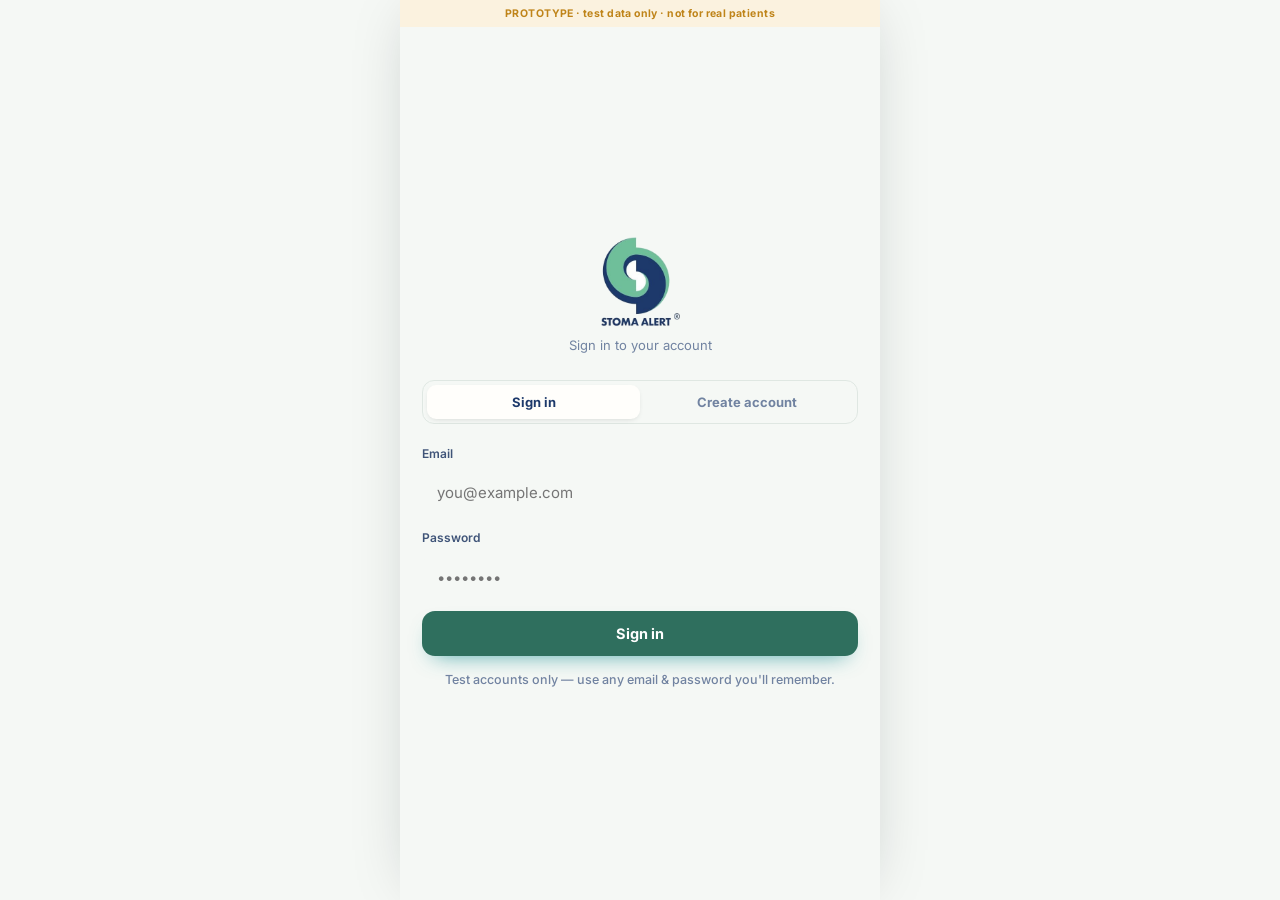
==== index.html @ 4d9a0a47 "Progress: "Check-ins logged", not "Check-in streak" A streak is a run you can break, and telling som" ====
<!DOCTYPE html>
<html lang="en">
<head>
<meta charset="UTF-8">
<meta name="viewport" content="width=device-width, initial-scale=1.0, viewport-fit=cover, maximum-scale=1.0, user-scalable=no">
<title>Stoma Alert</title>
<meta name="description" content="Stoma Alert — working prototype (test data only).">
<link rel="manifest" href="manifest.webmanifest">
<meta name="theme-color" content="#2f6f5e">
<meta name="apple-mobile-web-app-capable" content="yes">
<meta name="mobile-web-app-capable" content="yes">
<meta name="apple-mobile-web-app-title" content="Stoma Alert">
<link rel="apple-touch-icon" href="icons/apple-touch-icon.png">
<link rel="icon" href="icons/icon-192.png">
<link rel="preconnect" href="https://fonts.googleapis.com">
<link rel="preconnect" href="https://fonts.gstatic.com" crossorigin>
<link href="https://fonts.googleapis.com/css2?family=Bricolage+Grotesque:opsz,wght@12..96,500;12..96,600;12..96,700;12..96,800&family=Hanken+Grotesk:wght@400;500;600;700&display=swap" rel="stylesheet">
<link href="https://fonts.googleapis.com/css2?family=DM+Sans:opsz,wght@9..40,400;9..40,500;9..40,700&display=swap" rel="stylesheet">
<!-- Inter is the app's face as of 25 Aug 2026, to Virginia's spec. Weights
     400/500/600/700 only, because the ladder below never asks for more. The
     other trial faces are fetched only if ?type= asks for them: nobody should
     download typefaces they will never see. -->
<link href="https://fonts.googleapis.com/css2?family=Inter:wght@400;500;600;700&display=swap" rel="stylesheet">
<style>
  :root{
    /* Sage. Chosen 19 Aug 2026 over the original navy, which was cold enough
       that the whole app read as a form rather than something that helps you.
       --teal is genuinely a teal-green now; it used to be #20305c, a navy. */
    --ink:#1d2a26; --slate:#4a5b55; --mist:#7b8b84; --line:#dfe7e2;
    --paper:#fff; --wash:#f5f8f5; --teal:#2f6f5e; --teal-deep:#1f4e42; --teal-soft:#e4f0eb;
    --green:#4f9d7b; --green-soft:#e8f3ed; --amber:#bf8419; --amber-soft:#fbf2df;
    --red:#bb4a31; --red-soft:#fbece8;
    --display:"Bricolage Grotesque",sans-serif;
    --ui:"Hanken Grotesk",-apple-system,BlinkMacSystemFont,sans-serif;
    --safe-t:env(safe-area-inset-top,0px); --safe-b:env(safe-area-inset-bottom,0px);
    /* Softened 19 Aug 2026. Pure #fff against a tinted background is the tell
       that says "screen" rather than "paper", and pure near-black is harsh at
       body size. Both lift very slightly. */
    --paper:#fffefb; --ink:#26332e;
  }


  /* ---- Looks borrowed from the stomaalertapp.vercel.app prototype ----------
     Virginia found a Next.js design prototype she prefers the look of. It has no
     backend — its own banner says "Demo only, No real patient information" — so
     it cannot replace this app, but it is a fair thing to copy a look from.

     Extracted from its stylesheet: primary #2563eb, light-blue grounds #f7faff /
     #f5f8fc / #e8f0ff, muted slate-blues #405a77 / #526b87 / #6b7f9c, borders
     #dfe8f2 / #d4e0ee, DM Sans throughout, corners 9-18px.

     Two trials, because there is a real decision buried here. The prototype is
     BLUE and cool, and cool-and-clinical is exactly what we moved away from on
     19 Aug when Virginia called this app sterile. So:

       ?look=blue     the prototype's palette and type, faithfully
       ?look=dmsans   the prototype's TYPE and card style on our sage palette

     The second is the interesting one: most of what makes that prototype feel
     better is DM Sans and its spacing, not the blue. */

  body[data-look="blue"], body[data-look="dmsans"]{
    --display:"DM Sans",sans-serif;
    --ui:"DM Sans",-apple-system,BlinkMacSystemFont,sans-serif;
  }
  /* Its corners are tighter than ours and its cards sit on a hairline rather
     than a shadow — closer to a document, further from a phone app. */
  body[data-look="blue"] .card, body[data-look="dmsans"] .card{
    border-radius:14px; box-shadow:none; border:1px solid var(--line);
  }
  body[data-look="blue"] .input, body[data-look="dmsans"] .input{ border-radius:10px; }
  body[data-look="blue"] .btn, body[data-look="dmsans"] .btn{ border-radius:12px; }
  body[data-look="blue"] .h, body[data-look="dmsans"] .h{ letter-spacing:-.015em; font-weight:700; }

  body[data-look="blue"]{
    --ink:#16233a; --slate:#405a77; --mist:#6b7f9c; --line:#dfe8f2;
    --paper:#fff; --wash:#f7faff;
    --teal:#2563eb; --teal-deep:#1d4ed8; --teal-soft:#e8f0ff;
    --green:#0e9f6e; --green-soft:#e6f6f0; --amber:#b45309; --amber-soft:#fdf3e7;
    --red:#dc2626; --red-soft:#fdeaea;
  }

  /* ---- Type trials -------------------------------------------------------
     Virginia, 25 Aug 2026: "the fonts need to change as well."

     Today is Bricolage Grotesque over Hanken Grotesk. Bricolage is a display
     face with real character — and character is exactly what reads as
     "designed by someone with an opinion" rather than "an app". The concept
     board she likes uses a plain geometric sans for everything, which is why
     it looks like a product.

       ?type=dmsans    the prototype's own face, one family throughout
       ?type=jakarta   Plus Jakarta Sans — friendlier, slightly rounder
       ?type=manrope   Manrope — the house style used everywhere else
       ?type=inter     Inter — the closest match to the board's own type

     One family for both roles in all three, on purpose: the mock's calm comes
     partly from not switching typeface between a heading and a label. */
  body[data-type="dmsans"]{ --display:"DM Sans",sans-serif; --ui:"DM Sans",-apple-system,BlinkMacSystemFont,sans-serif; }
  body[data-type="jakarta"]{ --display:"Plus Jakarta Sans",sans-serif; --ui:"Plus Jakarta Sans",-apple-system,BlinkMacSystemFont,sans-serif; }
  body[data-type="manrope"]{ --display:"Manrope",sans-serif; --ui:"Manrope",-apple-system,BlinkMacSystemFont,sans-serif; }
  body[data-type="inter"]{ --display:"Inter",sans-serif; --ui:"Inter",-apple-system,BlinkMacSystemFont,sans-serif; }
  /* Bricolage carries its own tight tracking; a plain grotesque does not need
     as much of it and looks pinched if it inherits the same numbers. */
  body[data-type] .h{ letter-spacing:-.015em; }
  body[data-type] .hero .big{ letter-spacing:-.02em; }

  /* ---- The type scale ----------------------------------------------------
     Virginia's spec, 25 Aug 2026. Weight is the only thing carrying hierarchy
     now that one family does every job, so it is written down rather than
     chosen per component:

       main headings      600-700     buttons             600
       section headings   600         numbers/statistics  600-700
       body text          400         small labels        500
       navigation         500

     Inter has a real 500, so labels and navigation can sit between body and
     semibold instead of being bolder than they need to be. */
  .h{ font-weight:700; }
  .rep-h{ font-weight:600; }
  body{ font-weight:400; }
  .btn, .sup-open, .sharepill, .chkPill{ font-weight:600; }
  .counts .c .n, .statuscard .big{ font-weight:700; }
  .kic, .fl, .ssub, .bit, .ivflag{ font-weight:500; }
  .tab{ font-weight:500; }
  /* Small uppercase needs the extra tracking back: at 500 rather than 700 the
     letters sit closer together and KIC-style labels start to look crowded. */
  .kic{ letter-spacing:.13em; }

  /* ---- ?look=board -------------------------------------------------------
     The visual qualities of the concept board Virginia liked, without any of
     its invented content. Three things were doing the work in that mock-up and
     none of them is a feature:

       a tinted ground per section, so screens stop blurring into one another
       values as chips rather than a sentence, so they can be scanned
       more air between blocks, so it reads calmer while fitting less

     Done entirely in CSS keyed off each section's own data-view, so no markup
     moved and nothing is riskier than a stylesheet. */
  body[data-look="board"] .card{ margin-bottom:16px; }
  body[data-look="board"] .view > .h{ margin-bottom:18px; }
  body[data-look="board"] .entry{ margin-bottom:12px; }

  /* One accent per section, across EVERY screen — Virginia, 25 Aug 2026: "can we
     run the colour scheme across all pages". Five grounds, not nineteen: the
     point is that a screen tells you which KIND of place you are in, and
     nineteen tints would just be noise wearing a system's clothes. */
  /* sage — the everyday screens: where you are and how you are doing */
  body[data-look="board"] section[data-view="home"] .card,
  body[data-look="board"] section[data-view="checkin"] .card,
  body[data-look="board"] section[data-view="checkindone"] .card,
  body[data-look="board"] section[data-view="dailycare"] .card,
  body[data-look="board"] section[data-view="progress"] .card{
    background:#f6fbf8; border-color:#dceee5;
  }
  /* blue — anything involving someone else: a plan, a message, a clinician */
  body[data-look="board"] section[data-view="careplan"] .card,
  body[data-look="board"] section[data-view="messages"] .card,
  body[data-look="board"] section[data-view="support"] .card,
  body[data-look="board"] section[data-view="caseload"] .card,
  body[data-look="board"] section[data-view="ndetail"] .card,
  body[data-look="board"] section[data-view="reports"] .card,
  body[data-look="board"] section[data-view="nmessages"] .card{
    background:#f7f9fd; border-color:#dfe6f3;
  }
  /* violet — the record: what you wrote down and what you photographed */
  body[data-look="board"] section[data-view="history"] .card,
  body[data-look="board"] section[data-view="capture"] .card,
  body[data-look="board"] section[data-view="more"] .card,
  body[data-look="board"] section[data-view="profile"] .card{
    background:#fbf9fd; border-color:#e8e2f0;
  }
  /* cyan — reading and learning */
  body[data-look="board"] section[data-view="learn"] .card,
  body[data-look="board"] section[data-view="guide"] .card{
    background:#f7fbfd; border-color:#dceaf1;
  }
  /* warm — shopping. Supplies is not a chart and should not feel like one */
  body[data-look="board"] section[data-view="supplies"] .card,
  body[data-look="board"] section[data-view="asupplies"] .card,
  body[data-look="board"] section[data-view="acontent"] .card{
    background:#fffaf2; border-color:#f2e6d3;
  }
  body[data-look="board"] .card{ border-style:solid; }

  /* Values as chips. The separator is a pseudo-element by default so the plain
     look keeps its "900ml out · 2 changes" sentence and only the board look
     breaks them apart. */
  .bit + .bit::before{ content:' · '; color:var(--mist); font-weight:400; }
  /* The chips wrap, so the date has to sit at the top of the row rather than
     be centred against a block that is now two lines tall. */
  body[data-look="board"] .entry .top{ align-items:flex-start; }
  body[data-look="board"] .entry .nm{ display:flex; flex-wrap:wrap; gap:5px; flex:1; min-width:0; }
  body[data-look="board"] .entry .when{ white-space:nowrap; padding-top:2px; }
  body[data-look="board"] .bit{
    font-size:11px; font-weight:600; color:var(--slate); background:var(--wash);
    border:1px solid var(--line); border-radius:100px; padding:2px 9px;
  }
  body[data-look="board"] .bit + .bit::before{ content:none; }

  /* ---- Theme trials -------------------------------------------------------
     Sage is now the default. Add ?theme=navy (the original), ?theme=warm or
     ?theme=dusk to the URL to see the whole app
     in a different palette. Nothing changes without the parameter, so this is
     safe to have live: it is a way to decide a look on a real phone with real
     content, rather than from a mock-up that always flatters.

     The diagnosis being tested: the app is not badly laid out, it is cold.
     --teal is really navy #20305c and --wash is a blue-grey, so every screen is
     navy on grey behind hairline borders. That reads as a form to fill in. Each
     trial below keeps the structure and only moves the temperature. */

  /* Warm clinical — keeps the navy for trust, warms every neutral around it.
     The most conservative option, and the easiest to defend to a clinician. */
  body[data-theme="warm"]{
    --ink:#231f1c; --slate:#5c534c; --mist:#8a7f76; --line:#e8e0d8;
    --wash:#faf6f1; --teal:#1f3a5f; --teal-deep:#152840; --teal-soft:#e7ecf3;
    --green:#4a8f6c; --green-soft:#e7f1ea; --amber:#b8791a; --amber-soft:#fbf1de;
    --red:#b4442c; --red-soft:#fbeae5;
  }

  /* Brand — the logo's own two colours, sampled from stoma-assets/logo.jpg:
     navy #1d396b and green #6fbf9a. Virginia, 25 Aug 2026: the logo is blue and
     green, the app is only green.

     The trick is WHERE the blue goes. Navy as a ground is what made the app
     cold on 19 Aug, so it does not become one here. Instead it takes the deep
     end of every gradient and the headings, while the ground, the actions and
     the status colours stay sage. The dark panels then run green-into-navy,
     which is the logo's own move: two colours turning into each other. */
  /* Three of them, because "some blue" has more than one honest answer and the
     only way to choose is to flick between them on a real phone:

       ?theme=brand       quietest. Navy headings, navy deep end of gradients.
       ?theme=brandpills  the same, plus shading round every pill and tile.
       ?theme=brandink    the same, plus the body copy goes navy-slate.

     All three share the tokens; each adds to the one above it. */
  body[data-theme="brand"], body[data-theme="brandpills"], body[data-theme="brandink"]{
    --navy:#1d396b; --navy-soft:#e9eef7; --navy-line:#c6d3e8;
    --teal-deep:#1d396b;          /* deep end of every panel gradient */
  }
  body[data-theme="brand"] .h,   body[data-theme="brandpills"] .h,   body[data-theme="brandink"] .h,
  body[data-theme="brand"] .rep-h, body[data-theme="brandpills"] .rep-h, body[data-theme="brandink"] .rep-h{
    color:var(--navy);
  }

  /* ---- brandpills: shading round the pill boxes -------------------------
     A tinted ground and a navy hairline rather than a heavier border, so the
     pills sit on the page instead of being drawn on it. The shadow is barely
     there on purpose: at 2px it reads as depth, at 6px it reads as a button
     from 2011. */
  body[data-theme="brandpills"] .chkPill,
  body[data-theme="brandink"] .chkPill{
    background:var(--navy-soft); border-color:var(--navy-line); color:var(--navy);
    box-shadow:0 1px 2px rgba(29,57,107,.08);
  }
  body[data-theme="brandpills"] .chkPill .chev,
  body[data-theme="brandink"] .chkPill .chev{ color:var(--navy); opacity:.55; }
  body[data-theme="brandpills"] .sup,
  body[data-theme="brandink"] .sup{
    border-color:var(--navy-line); box-shadow:0 1px 2px rgba(29,57,107,.06);
  }
  body[data-theme="brandpills"] .sup.on,
  body[data-theme="brandink"] .sup.on{
    background:var(--navy-soft); border-color:var(--navy); color:var(--navy);
  }
  body[data-theme="brandpills"] .sharepill,
  body[data-theme="brandink"] .sharepill{ border-color:var(--navy-line); color:var(--navy); }
  body[data-theme="brandpills"] .counts .c,
  body[data-theme="brandink"] .counts .c{
    border-color:var(--navy-line); box-shadow:0 1px 2px rgba(29,57,107,.06);
  }

  /* ---- brandink: blue writing -------------------------------------------
     The secondary copy goes navy-slate. Deliberately the LAST step, because
     this is the one that starts to feel clinical again if it goes too far —
     the body text is still readable-warm, only the supporting text cools. */
  body[data-theme="brandink"]{
    --slate:#3f5478; --mist:#7183a1;
  }
  /* .kic stays green: the eyebrow and the heading below it become the logo's
     two colours stacked, which is the whole point. Status colours are never
     touched — red, amber and green are clinical signal, not decoration. */

  /* The original navy, kept reachable so the change can be compared against
     what it replaced rather than remembered. */
  body[data-theme="navy"]{
    --ink:#1a2733; --slate:#46586b; --mist:#6b7d8f; --line:#e2e9ef;
    --wash:#f4f6fa; --teal:#20305c; --teal-deep:#172446; --teal-soft:#e9ecf5;
    --green:#4f9d7b; --green-soft:#e8f3ed; --amber:#c98a17; --amber-soft:#fbf2df;
    --red:#c0492f; --red-soft:#fbece8;
  }

  /* The press feedback stays: it makes the app feel answerable rather than
     rigid. Behind prefers-reduced-motion, because a stoma app has users for whom
     animation is genuinely unwelcome. */
  @media (prefers-reduced-motion:no-preference){
    .btn, .chkPill{ transition:transform .12s ease, box-shadow .18s ease; }
    .btn:active, .chkPill:active{ transform:scale(.975); }
  }

  /* Dusk — plum and clay. Warm, distinctive, still serious. The one that would
     not be mistaken for every other health app. */
  body[data-theme="dusk"]{
    --ink:#241d28; --slate:#574a5c; --mist:#847785; --line:#e8dfe6;
    --wash:#faf5f7; --teal:#5b3a66; --teal-deep:#412a4a; --teal-soft:#f0e8f2;
    --green:#4f8f74; --green-soft:#e7f1ec; --amber:#bd7c2a; --amber-soft:#fbf0e2;
    --red:#b8493c; --red-soft:#fbebe9;
  }

  *{box-sizing:border-box;margin:0;padding:0;-webkit-tap-highlight-color:transparent;}
  html,body{height:100%;}
  body{font-family:var(--ui); color:var(--ink); line-height:1.62; background:var(--wash);
    -webkit-font-smoothing:antialiased; overscroll-behavior:none;}
  .app{position:fixed; inset:0; display:flex; flex-direction:column; max-width:480px; margin:0 auto;
    background:var(--wash); box-shadow:0 0 60px -20px rgba(14,22,32,.25);}

  .topbar{flex:0 0 auto; padding:calc(var(--safe-t) + 12px) 18px 12px; display:flex; align-items:center; gap:11px;
    background:var(--paper); border-bottom:1px solid var(--line);}
  .topbar .mark{width:30px;height:30px;border-radius:9px;flex:0 0 auto;
    background:linear-gradient(150deg,var(--teal),var(--teal-deep));display:flex;align-items:center;justify-content:center;
    box-shadow:0 5px 13px -6px rgba(10,138,143,.6);}
  .topbar .ttl{font-family:var(--display); font-weight:700; font-size:16px; letter-spacing:-.02em;}
  .topbar .ttl b{color:var(--teal);}
  .topbar .role{font-size:10px;font-weight:700;letter-spacing:.08em;text-transform:uppercase;color:var(--teal-deep);
    background:var(--teal-soft);padding:4px 9px;border-radius:100px;}
  .topbar .logout{margin-left:auto;font-family:var(--ui);font-size:12px;font-weight:600;color:var(--mist);
    background:none;border:1px solid var(--line);padding:6px 12px;border-radius:100px;cursor:pointer;}

  .views{flex:1 1 auto; overflow-y:auto; -webkit-overflow-scrolling:touch;}
  .view{display:none; padding:18px 16px 26px;} .view.on{display:block;}
  .kic{font-size:11px;font-weight:700;letter-spacing:.12em;text-transform:uppercase;color:var(--green);margin-bottom:4px;}
  .h{font-family:var(--display);font-weight:700;font-size:23px;letter-spacing:-.02em;line-height:1.06;margin-bottom:14px;color:var(--teal);}
  .ssub{font-size:12.5px;color:var(--mist);} .muted{color:var(--mist);}

  .card{background:var(--paper);border:1px solid transparent;border-radius:24px;padding:19px;margin-bottom:12px;
    box-shadow:0 1px 2px rgba(29,42,38,.04), 0 8px 22px -10px rgba(29,42,38,.16);}
  /* ?soft=0 restores the original flat, hairline-bordered look for comparison. */
  body[data-soft="0"] .card{border-color:var(--line);border-radius:18px;padding:16px;box-shadow:none;}
  body[data-soft="0"]{line-height:1.5;--paper:#fff;--ink:#1d2a26;}
  .btn{border-radius:16px;display:flex;align-items:center;justify-content:center;gap:8px;background:var(--teal);color:#fff;
    font-family:var(--ui);font-weight:700;font-size:14.5px;border:none;border-radius:13px;padding:14px;width:100%;cursor:pointer;
    box-shadow:0 10px 22px -12px rgba(10,138,143,.8);}
  .btn:disabled{opacity:.55;}
  .btn.ghost{background:var(--paper);color:var(--teal-deep);border:1.5px solid var(--teal-soft);box-shadow:none;}
  .btn:active{transform:scale(.99);}
  .btn svg{width:16px;height:16px;stroke:#fff;fill:none;stroke-width:2;}
  .btn.ghost svg{stroke:var(--teal-deep);}
  /* Filled rather than outlined: fewer hard edges per screen, and a field you
     are invited into rather than boxed out of. ?soft=0 restores the outline. */
  .input{width:100%;font-family:var(--ui);font-size:15px;color:var(--ink);background:var(--wash);
    border:1px solid transparent;border-radius:14px;padding:13px 14px;margin-bottom:10px;}
  .input:focus{outline:none;background:var(--paper);border-color:var(--teal);}
  body[data-soft="0"] .input{background:var(--paper);border-color:var(--line);border-radius:12px;}
  label.fl{display:block;font-size:12px;font-weight:600;color:var(--slate);margin:2px 0 6px;}

  /* auth */
  .auth-wrap{flex:1 1 auto;overflow-y:auto;display:flex;flex-direction:column;justify-content:center;
    padding:24px 22px calc(var(--safe-b) + 24px);}
  .brandbig{display:flex;align-items:center;gap:12px;justify-content:center;margin-bottom:8px;}
  .brandbig .mark{width:44px;height:44px;border-radius:13px;background:linear-gradient(150deg,var(--teal),var(--teal-deep));
    display:flex;align-items:center;justify-content:center;box-shadow:0 8px 20px -8px rgba(10,138,143,.6);}
  .brandbig .name{font-family:var(--display);font-weight:700;font-size:22px;letter-spacing:-.02em;}
  .brandbig .name b{color:var(--teal);}
  .auth-sub{text-align:center;font-size:13px;color:var(--mist);margin-bottom:24px;}
  .seg-tabs{display:flex;background:var(--wash);border:1px solid var(--line);border-radius:12px;padding:4px;margin-bottom:18px;}
  .seg-tabs button{flex:1;font-family:var(--ui);font-weight:700;font-size:13px;color:var(--mist);background:none;border:none;
    padding:9px;border-radius:9px;cursor:pointer;}
  .seg-tabs button.on{background:var(--paper);color:var(--teal-deep);box-shadow:0 2px 6px -3px rgba(0,0,0,.2);}
  .roles{display:grid;grid-template-columns:1fr 1fr;gap:9px;margin-bottom:12px;}
  .roles button{font-family:var(--ui);font-weight:700;font-size:13px;color:var(--slate);background:var(--paper);
    border:1.5px solid var(--line);border-radius:12px;padding:12px;cursor:pointer;}
  .roles button.on{border-color:var(--teal);background:var(--teal-soft);color:var(--teal-deep);}
  .err{font-size:12.5px;color:var(--red);background:var(--red-soft);border:1px solid rgba(192,73,47,.2);
    border-radius:10px;padding:10px 12px;margin-bottom:12px;display:none;}
  .err.show{display:block;}
  .ok{font-size:12.5px;color:var(--green);background:var(--green-soft);border:1px solid rgba(47,158,107,.2);
    border-radius:10px;padding:10px 12px;margin-bottom:12px;display:none;}
  .ok.show{display:block;}

  /* tabs */
  .tabs{flex:0 0 auto;display:flex;justify-content:space-around;align-items:center;
    padding:9px 6px calc(var(--safe-b) + 9px);background:rgba(255,255,255,.92);backdrop-filter:blur(12px);border-top:1px solid var(--line);}
  .tab{display:flex;flex-direction:column;align-items:center;gap:3px;font-size:9.5px;font-weight:600;color:var(--mist);
    background:none;border:none;font-family:var(--ui);cursor:pointer;flex:1;padding:3px 0;}
  .tab svg{width:22px;height:22px;stroke:var(--mist);fill:none;stroke-width:1.9;}
  .tab.on{color:var(--teal);} .tab.on svg{stroke:var(--teal);}
  /* The centre button. A check-in is the one thing this app exists to collect,
     so it stops being a tab among six and becomes the obvious thing to press.
     Lifted above the bar because a raised control reads as an action and a
     flat one reads as a destination. */
  .tab--action{flex:0 0 auto;}
  .tab--action .fab{width:52px;height:52px;border-radius:50%;margin-top:-22px;
    display:grid;place-items:center;background:linear-gradient(150deg,var(--teal),var(--teal-deep));
    box-shadow:0 6px 18px rgba(29,57,107,.28);border:3px solid var(--paper);}
  .tab--action .fab svg{width:24px;height:24px;stroke:#fff;stroke-width:2.4;}
  .tab--action{color:var(--teal);}
  /* More: a screen, not a popover. A popover on a phone is one more thing to
     dismiss, and everything behind it is a place you were trying to get to. */
  .donetick{width:64px;height:64px;border-radius:50%;margin:6px auto 14px;display:grid;place-items:center;
    background:linear-gradient(150deg,var(--teal),var(--teal-deep));box-shadow:0 10px 26px rgba(29,57,107,.24);}
  .donetick svg{width:30px;height:30px;stroke:#fff;fill:none;stroke-width:2.6;}
  .donerow{display:flex;align-items:center;gap:10px;padding:11px 0;border-top:1px solid var(--line);font-size:13.5px;}
  .donerow:first-child{border-top:0;}
  .donerow .v{margin-left:auto;font-weight:700;}
  .morerow{display:flex;align-items:center;gap:13px;width:100%;text-align:left;
    background:var(--paper);border:1px solid var(--line);border-radius:15px;padding:14px;
    margin-bottom:9px;cursor:pointer;font-family:var(--ui);font-size:14px;font-weight:600;color:var(--ink);}
  .morerow svg{width:21px;height:21px;stroke:var(--teal);fill:none;stroke-width:1.9;flex:0 0 auto;}
  .morerow .go{margin-left:auto;color:var(--mist);font-weight:500;}

  /* check-in metric */
  .metric{margin-bottom:18px;}
  .metric .ml{display:flex;justify-content:space-between;align-items:center;gap:8px;flex-wrap:wrap;font-size:13px;font-weight:700;margin-bottom:8px;color:var(--ink);}
  .metric .ml .mh{display:flex;align-items:center;gap:7px;white-space:nowrap;}
  .metric .ml .hint{font-size:11px;color:var(--mist);font-weight:500;white-space:nowrap;}
  .dots{display:flex;gap:7px;}
  .dots .d{flex:1;height:30px;border-radius:9px;background:var(--wash);border:1px solid var(--line);
    display:flex;align-items:center;justify-content:center;font-size:12px;font-weight:700;color:var(--mist);cursor:pointer;}
  .dots .d.sel{color:#fff;}
  .dots .d.sel.g{background:var(--green);border-color:var(--green);}
  .dots .d.sel.a{background:var(--amber);border-color:var(--amber);}
  .dots .d.sel.r{background:var(--red);border-color:var(--red);}

  /* self-interview */
  .q{margin-bottom:17px;}
  .q:last-child{margin-bottom:0;}
  .qh{font-size:13px;font-weight:700;color:var(--ink);margin-bottom:9px;display:flex;align-items:baseline;gap:7px;flex-wrap:wrap;}
  .qh .sub{font-weight:500;color:var(--mist);font-size:11px;}
  /* ---- home hero: the summary panel ----------------------------------------
     One dark card carrying the greeting state, the single next action, and the
     record so far. The accent is a light sage, not the reference's cyan: the
     19 Aug move to warm sage was a decision, and borrowing a layout is not a
     reason to quietly reopen it. --hero-accent is scoped to the card so it
     cannot leak into the rest of the app. */
  .hero{--hero-accent:#8fdcbe;padding:22px 20px;}
  .hero::after{right:-56px;top:-56px;width:180px;height:180px;background:rgba(255,255,255,.06);}
  .hero .big{font-family:var(--display);font-weight:700;font-size:clamp(28px,8vw,40px);
    line-height:1.05;letter-spacing:-.03em;margin:14px 0 10px;}
  .hero .big em{display:block;font-style:normal;color:var(--hero-accent);}
  .hero .smt{max-width:36ch;line-height:1.6;position:relative;z-index:1;}
  .hpill{display:inline-flex;align-items:center;gap:7px;padding:7px 13px;border-radius:999px;
    background:rgba(255,255,255,.13);border:1px solid rgba(255,255,255,.22);position:relative;z-index:1;
    font-size:10px;font-weight:700;letter-spacing:.11em;text-transform:uppercase;}
  .hpill i{width:6px;height:6px;border-radius:50%;background:var(--hero-accent);flex:0 0 auto;}
  .hero-cta{display:flex;align-items:center;gap:15px;flex-wrap:wrap;margin-top:17px;position:relative;z-index:1;}
  .hero .hbtn{width:auto;min-height:44px;padding:0 17px;background:#fff;color:var(--teal-deep);
    border:none;font-weight:700;font-size:13.5px;display:inline-flex;align-items:center;gap:8px;}
  .hero .hbtn svg{width:17px;height:17px;stroke:var(--teal-deep);fill:none;stroke-width:2;}
  /* Nothing here nags. The badge appears only when something is actually due,
     and says how many, so it can be believed rather than tuned out. */
  .duepill{display:none;margin-left:7px;padding:2px 8px;border-radius:999px;font-size:11px;
    font-weight:700;letter-spacing:.02em;background:#fff;color:var(--amber);vertical-align:middle;}
  .duepill.on{display:inline-block;}
  /* Due and overdue on the hero. Amber means today, red means it has gone past
     — the same two colours the rest of the app already uses for "look at this"
     and "this one matters". Nothing appears at all when nothing is waiting,
     which is what makes it worth looking at when it does. */
  .herodue{display:flex;flex-direction:column;gap:8px;margin-top:16px;position:relative;z-index:1;}
  .duerow{display:flex;align-items:center;gap:10px;width:100%;text-align:left;font:inherit;
    color:#fff;cursor:pointer;padding:11px 13px;border-radius:13px;
    background:rgba(255,255,255,.1);border:1px solid rgba(255,255,255,.18);}
  .duerow:hover{background:rgba(255,255,255,.16);}
  .duerow svg{width:19px;height:19px;stroke:#fff;fill:none;stroke-width:1.9;flex:0 0 auto;}
  .duerow .t{font-size:13.5px;font-weight:600;}
  .duerow .c{margin-left:auto;font-size:11px;font-weight:700;padding:3px 9px;border-radius:999px;
    background:#fff;color:var(--amber);white-space:nowrap;}
  .duerow.over{background:rgba(255,255,255,.16);border-color:rgba(255,255,255,.38);}
  .duerow.over .c{color:var(--red);}
  .duerow .go{opacity:.7;font-weight:700;}
  /* Same idea on a paper card rather than the sage hero. */
  .lowpill{display:none;margin-left:8px;padding:2px 8px;border-radius:999px;font-size:11px;
    font-weight:700;letter-spacing:.02em;background:var(--amber-soft);color:var(--amber);vertical-align:middle;}
  .lowpill.on{display:inline-block;}
  .hlink{background:none;border:none;color:#fff;opacity:.88;font:inherit;font-weight:700;
    font-size:13px;cursor:pointer;padding:4px 0;}
  .hero-trust{display:flex;flex-wrap:wrap;gap:7px 15px;margin-top:18px;opacity:.6;position:relative;z-index:1;
    font-size:9px;font-weight:700;letter-spacing:.1em;text-transform:uppercase;}
  .hero-trust span{display:inline-flex;align-items:center;gap:5px;}
  .hero-trust svg{width:12px;height:12px;stroke:#fff;fill:none;stroke-width:1.8;}
  .hero-panel{position:relative;z-index:1;margin-top:20px;padding:15px;border-radius:16px;
    background:rgba(255,255,255,.08);border:1px solid rgba(255,255,255,.16);}
  .hp-head{display:flex;justify-content:space-between;align-items:flex-start;gap:10px;}
  .hp-head b{display:block;font-size:13.5px;font-weight:700;}
  .hp-head > div > span{font-size:11px;opacity:.6;}
  .hp-state{display:inline-flex;align-items:center;gap:6px;font-size:10px;font-weight:700;
    letter-spacing:.06em;opacity:.9;white-space:nowrap;}
  .hp-state i{width:6px;height:6px;border-radius:50%;background:var(--hero-accent);flex:0 0 auto;}
  .hp-steps{display:grid;grid-template-columns:repeat(4,1fr);gap:5px;margin-top:15px;}
  /* The steps you have not reached yet were at .48 opacity, which was already
     faint on the sage panel and became unreadable once the panel went navy on
     25 Aug. They are BUTTONS — a control you cannot read is a control you do
     not press. Raised to .82, with a stronger tile behind the icon and a
     slightly larger label. The current step still stands out, because it is
     solid accent against translucent white rather than merely brighter. */
  .hp-step{background:none;border:none;font:inherit;color:#fff;cursor:pointer;text-align:center;
    padding:0;opacity:.82;}
  .hp-step .n{font-size:9.5px;font-weight:700;letter-spacing:.1em;}
  .hp-step i{display:flex;align-items:center;justify-content:center;width:38px;height:38px;
    margin:5px auto;border-radius:11px;background:rgba(255,255,255,.17);border:1px solid rgba(255,255,255,.3);}
  .hp-step svg{width:18px;height:18px;stroke:#fff;fill:none;stroke-width:2;}
  .hp-step .l{font-size:10.5px;font-weight:600;}
  .hp-step.on{opacity:1;}
  .hp-step.on i{background:var(--hero-accent);border-color:transparent;}
  .hp-step.on svg{stroke:var(--teal-deep);}
  .hp-now{margin-top:13px;padding:12px;border-radius:12px;display:flex;gap:11px;align-items:center;
    width:100%;text-align:left;font:inherit;color:#fff;cursor:pointer;
    background:rgba(255,255,255,.09);border:1px solid rgba(255,255,255,.14);}
  .hp-now:hover{background:rgba(255,255,255,.14);border-color:rgba(255,255,255,.24);}
  .hp-now:active{transform:scale(.995);}
  .hp-now .go{margin-left:auto;flex:0 0 auto;opacity:.7;font-size:19px;font-weight:300;line-height:1;}
  .hp-now .hic{display:flex;align-items:center;justify-content:center;width:38px;height:38px;flex:0 0 auto;
    border-radius:11px;background:var(--hero-accent);}
  .hp-now .hic svg{width:19px;height:19px;stroke:var(--teal-deep);fill:none;stroke-width:1.9;}
  .hp-now .k{font-size:9.5px;font-weight:700;letter-spacing:.1em;text-transform:uppercase;color:var(--hero-accent);}
  .hp-now .t{font-family:var(--display);font-size:15px;font-weight:700;margin-top:2px;}
  .hp-now .d{font-size:11.5px;opacity:.72;margin-top:3px;line-height:1.45;}
  .hp-stats{display:grid;grid-template-columns:repeat(auto-fit,minmax(0,1fr));margin-top:13px;
    border-top:1px solid rgba(255,255,255,.14);}
  .hp-stat{padding:12px 9px 2px;min-width:0;}
  .hp-stat + .hp-stat{border-left:1px solid rgba(255,255,255,.14);}
  .hp-stat .k{font-size:10px;font-weight:700;opacity:.6;}
  .hp-stat .v{font-family:var(--display);font-size:14px;font-weight:700;margin-top:3px;line-height:1.2;
    overflow-wrap:break-word;}
  .hp-stat .d{font-size:9.5px;opacity:.6;line-height:1.4;margin-top:3px;}
  /* No two-column variant on purpose. .app is capped at 480px, so a viewport
     media query would fire on a desktop window while the card itself stayed
     phone-width, and the columns would collapse into each other. */
  /* minmax(0,1fr), not 1fr. A bare 1fr track has an auto minimum, so it refuses
     to go below the tile's min-content width - and "Latest rating" is nowrap.
     At 375px that pushed the right-hand column 17px past the edge and clipped
     its chevron silently, because the overflow does not scroll. */
  .statrow{display:grid;grid-template-columns:repeat(2,minmax(0,1fr));gap:10px;margin-top:12px;}
  /* Padding, gap and icon are all a notch tighter than they look like they want
     to be. Two tiles across a 375px phone leaves the label about 70px, and
     "Latest rating" needs 65 of them. Loosen any of these three and it goes
     back to reading "Latest r...". */
  .stat{background:var(--paper);border:1px solid var(--line);border-radius:14px;padding:9px;
    display:flex;align-items:center;gap:7px;
    width:100%;text-align:left;font:inherit;color:inherit;cursor:pointer;}
  .stat:active{transform:scale(.995);}
  /* Two of the four ratings are picked and two are worked out. This panel is
     the only place that difference is ever stated. */
  .why{background:var(--paper);border:1px solid var(--line);border-radius:14px;
    padding:12px 13px;margin-top:9px;display:none;}
  .why.on{display:block;}
  .why .wh{font-weight:700;font-size:13px;margin-bottom:5px;}
  .why ul{margin:6px 0 0;padding-left:17px;}
  .why li{font-size:12.5px;line-height:1.5;}
  .stat .si{display:flex;align-items:center;justify-content:center;width:26px;height:26px;flex:0 0 auto;
    border-radius:9px;background:var(--teal-soft);}
  .stat .si svg{width:16px;height:16px;stroke:var(--teal-deep);fill:none;stroke-width:1.8;}
  .stat .sb{flex:1;min-width:0;}
  .stat .sl{font-size:9.5px;font-weight:700;letter-spacing:.11em;text-transform:uppercase;color:var(--mist);}
  .stat .sd{font-size:10.5px;font-weight:700;color:var(--ink);margin-top:1px;}
  .stat .sv{font-family:var(--display);font-weight:700;font-size:17px;color:var(--teal);flex:0 0 auto;}
  .stat .sv em{font-style:normal;font-size:11px;font-weight:600;color:var(--mist);}
  /* A tile that can be opened has to look like one. Without this the panel
     existed and nobody had any reason to go looking for it. */
  .stat .sc{flex:0 0 auto;margin-left:3px;color:var(--mist);font-size:13px;font-weight:300;line-height:1;
    transition:transform .16s ease;}
  /* "Latest rating" wrapped to two lines once the chevron took its width, which
     made two tiles side by side different heights. */
  .stat .sd{white-space:nowrap;overflow:hidden;text-overflow:ellipsis;}
  .stat.open .sc{transform:rotate(90deg);}
  .stat.open{border-color:var(--teal);}
  .statshint{font-size:11.5px;color:var(--mist);margin-top:8px;text-align:center;}
  .tickbox{flex:0 0 auto;width:22px;height:22px;margin-right:9px;border-radius:7px;cursor:pointer;
    border:1.5px solid var(--line);background:var(--paper);color:#fff;font-size:13px;font-weight:700;
    display:flex;align-items:center;justify-content:center;font-family:var(--ui);}
  .tickbox.on{background:var(--teal);border-color:var(--teal);}
  .chipset{display:flex;flex-wrap:wrap;gap:7px;}
  .selchip{font-family:var(--ui);font-size:12.5px;font-weight:600;color:var(--slate);background:var(--paper);
    border:1.5px solid var(--line);border-radius:100px;padding:8px 13px;cursor:pointer;user-select:none;transition:background .12s,border-color .12s,color .12s;}
  .selchip.on{border-color:var(--teal);background:var(--teal-soft);color:var(--teal-deep);}
  .selchip.warn.on{border-color:var(--amber);background:var(--amber-soft);color:var(--amber);}
  .selchip.bad.on{border-color:var(--red);background:var(--red-soft);color:var(--red);}
  .subq{margin-top:12px;padding-left:12px;border-left:2px solid var(--teal-soft);}
  .subq.hidden{display:none;}
  .hidden{display:none;}
  /* A four-column grid, not a flex row. The labels sit under the swatches and
     "Transparent" is nearly twice the width of the 34px chip it belongs to - as
     a centred absolute label it ran straight over "White" next to it. The cell
     is what carries the width now, so the longest word sets the spacing. */
  .swatches{display:grid;grid-template-columns:repeat(4,1fr);gap:10px 6px;
    justify-items:center;padding-bottom:4px;}
  .swcell{display:flex;flex-direction:column;align-items:center;gap:3px;max-width:100%;}
  .swatch{width:34px;height:34px;border-radius:9px;border:2px solid var(--line);cursor:pointer;position:relative;box-shadow:inset 0 0 0 1px rgba(0,0,0,.04);}
  .swatch.on{border-color:var(--teal);box-shadow:0 0 0 3px var(--teal-soft);}
  .swatch.on::after{content:"\2713";position:absolute;inset:0;display:flex;align-items:center;justify-content:center;font-size:15px;font-weight:700;color:#fff;text-shadow:0 1px 2px rgba(0,0,0,.55);}
  .swcell .cx{font-size:9px;color:var(--mist);text-align:center;line-height:1.2;max-width:100%;}
  .qnum{display:inline-flex;align-items:center;justify-content:center;width:20px;height:20px;border-radius:6px;background:var(--teal-soft);color:var(--teal-deep);font-size:11px;font-weight:700;flex:0 0 auto;}
  .ivflags{display:flex;flex-wrap:wrap;gap:5px;margin-top:7px;}
  .ivflag{font-size:10.5px;font-weight:600;color:var(--slate);background:var(--wash);border:1px solid var(--line);border-radius:100px;padding:2px 8px;}
  .ivflag.bad{color:var(--red);background:var(--red-soft);border-color:rgba(192,73,47,.2);}
  .ivflag.warn{color:var(--amber);background:var(--amber-soft);border-color:rgba(201,138,23,.2);}
  /* Share with nurse. Deliberately quiet when off and definite when on: the
     patient should never have to wonder which of the two states they are in. */
  .sharepill{font-size:11px;font-weight:600;color:var(--slate);background:none;
    border:1px solid var(--line);border-radius:100px;padding:3px 10px;cursor:pointer;
    font-family:inherit;margin-top:8px;display:inline-flex;align-items:center;gap:5px;}
  .sharepill:hover{border-color:var(--teal);color:var(--teal);}
  .sharepill.on{color:#fff;background:var(--teal);border-color:var(--teal);}
  .sharepill[disabled]{opacity:.55;cursor:default;}
  .pd-iv .g{margin-bottom:11px;} .pd-iv .g:last-child{margin-bottom:0;}
  .pd-iv .gl{font-size:10.5px;font-weight:700;letter-spacing:.06em;text-transform:uppercase;color:var(--mist);margin-bottom:5px;}
  .numin{width:82px;display:inline-block;margin:0 0 0 6px;padding:9px 11px;}

  .greet{font-family:var(--display);font-weight:700;font-size:22px;letter-spacing:-.02em;color:var(--teal);}
  .statuscard{background:linear-gradient(155deg,var(--teal),var(--teal-deep));color:#fff;border-radius:20px;padding:18px;margin:12px 0;position:relative;overflow:hidden;}
  .statuscard::after{content:"";position:absolute;right:-30px;top:-30px;width:120px;height:120px;border-radius:50%;background:rgba(255,255,255,.1);}
  .statuscard .lab{font-size:11px;font-weight:700;letter-spacing:.1em;text-transform:uppercase;opacity:.85;}
  .statuscard .big{font-family:var(--display);font-weight:700;font-size:22px;margin:4px 0 3px;}
  .statuscard .smt{font-size:12.5px;opacity:.92;}

  /* shared bits ported from showcase */
  .row{display:flex;align-items:center;gap:11px;}
  .avatar{width:38px;height:38px;border-radius:50%;display:flex;align-items:center;justify-content:center;font-weight:700;font-size:14px;color:#fff;flex:0 0 auto;}
  .daychip{display:inline-flex;align-items:center;gap:6px;font-size:11.5px;font-weight:600;color:var(--teal-deep);background:var(--teal-soft);padding:5px 11px;border-radius:100px;margin-top:4px;}
  .pill{font-size:10.5px;font-weight:700;padding:4px 9px;border-radius:100px;letter-spacing:.02em;}
  .pill.g{background:var(--green-soft);color:var(--green);}
  .pill.a{background:var(--amber-soft);color:var(--amber);}
  .pill.r{background:var(--red-soft);color:var(--red);}
  .pill.t{background:var(--teal-soft);color:var(--teal-deep);}

  /* home quick actions */
  .quick{display:grid;grid-template-columns:1fr 1fr;gap:10px;margin-top:4px;}
  .qa{background:var(--paper);border:1px solid var(--line);border-radius:15px;padding:14px;display:flex;flex-direction:column;gap:10px;text-align:left;cursor:pointer;font-family:var(--ui);}
  .qa:active{transform:scale(.99);}
  .qa .ic{width:34px;height:34px;border-radius:10px;display:flex;align-items:center;justify-content:center;}
  .qa .ic svg{width:18px;height:18px;fill:none;stroke-width:2;}
  .qa .t{font-size:13px;font-weight:700;color:var(--ink);} .qa .d{font-size:10.5px;color:var(--mist);}

  /* image capture */
  .viewfinder{position:relative;border-radius:18px;overflow:hidden;aspect-ratio:1/1;
    background:radial-gradient(circle at 50% 40%, #f6ddc8, #e8b896 70%, #d99f76);
    display:flex;align-items:center;justify-content:center;margin-bottom:12px;}
  .viewfinder .frameguide{position:absolute;inset:38px;border:2px dashed rgba(255,255,255,.8);border-radius:50%;}
  .viewfinder .corner{position:absolute;width:24px;height:24px;border:3px solid #fff;}
  .viewfinder .c1{top:16px;left:16px;border-right:0;border-bottom:0;border-radius:6px 0 0 0;}
  .viewfinder .c2{top:16px;right:16px;border-left:0;border-bottom:0;border-radius:0 6px 0 0;}
  .viewfinder .c3{bottom:16px;left:16px;border-right:0;border-top:0;border-radius:0 0 0 6px;}
  .viewfinder .c4{bottom:16px;right:16px;border-left:0;border-top:0;border-radius:0 0 6px 0;}
  .viewfinder .hint{position:absolute;bottom:18px;font-size:11px;font-weight:600;color:#fff;background:rgba(14,22,32,.45);padding:5px 12px;border-radius:100px;backdrop-filter:blur(4px);}
  /* keep the guide overlays above the live <video> layer (mobile compositor fix) */
  .viewfinder .corner,.viewfinder .frameguide,.viewfinder .hint{z-index:3;transform:translateZ(0);}
  .thumbs{display:flex;gap:8px;margin-bottom:12px;}
  .thumbs .th{flex:1;aspect-ratio:1;border-radius:10px;background:linear-gradient(135deg,#f0cdb4,#dba17a);border:1px solid rgba(0,0,0,.04);}
  .thumbs .th.sel{outline:2px solid var(--teal);outline-offset:1px;}
  .shutter{width:62px;height:62px;border-radius:50%;background:#fff;border:4px solid var(--teal);margin:4px auto 0;box-shadow:0 6px 16px -8px rgba(10,138,143,.7);cursor:pointer;}
  .shutter:active{transform:scale(.94);}
  /* camera mode: reclaim the fixed chrome so viewfinder + shutter sit on one screen */
  .app.cam-mode .ribbon,
  .app.cam-mode .topbar{display:none !important;}  /* !important: JS sets an inline display on #topbar which would otherwise win */
  .app.cam-mode .view[data-view="capture"]{padding-top:calc(var(--safe-t) + 10px);}
  .app.cam-mode .view[data-view="capture"] > .kic:first-child,
  .app.cam-mode .view[data-view="capture"] > .h{display:none;}
  /* collapsible photo tips — compact by default so the camera leads */
  details.captips{padding:0;}
  details.captips > summary{list-style:none;cursor:pointer;display:flex;align-items:center;gap:8px;
    font-size:12.5px;font-weight:700;color:var(--ink);padding:11px 13px;}
  details.captips > summary::-webkit-details-marker{display:none;}
  details.captips > summary .chev{margin-left:auto;transition:transform .2s;color:var(--mist);}
  details.captips[open] > summary .chev{transform:rotate(180deg);}
  details.captips > summary .tipicon{width:16px;height:16px;stroke:var(--teal);fill:none;stroke-width:2;}
  details.captips .tipbody{padding:0 13px 12px;}
  .qbadge{position:absolute;top:12px;left:12px;font-size:10.5px;font-weight:700;padding:5px 10px;border-radius:100px;color:#fff;z-index:2;}
  .qbadge.g{background:var(--green);} .qbadge.a{background:var(--amber);} .qbadge.r{background:var(--red);}
  .qwarn{font-size:11.5px;font-weight:600;border-radius:9px;padding:8px 11px;margin-bottom:6px;}
  .qwarn.g{color:var(--green);background:var(--green-soft);}
  .qwarn.a{color:var(--amber);background:var(--amber-soft);}
  .qwarn.r{color:var(--red);background:var(--red-soft);}
  .qmetrics{display:flex;gap:6px;flex-wrap:wrap;margin-top:4px;}
  .photodiary{display:grid;grid-template-columns:repeat(3,1fr);gap:8px;}
  .photodiary .pdi{aspect-ratio:1;border-radius:12px;overflow:hidden;border:1px solid var(--line);background:var(--wash);position:relative;cursor:pointer;}
  .photodiary .pdi img{width:100%;height:100%;object-fit:cover;display:block;}
  .photodiary .pdi .dt{position:absolute;left:0;right:0;bottom:0;font-size:9px;font-weight:600;color:#fff;background:linear-gradient(transparent,rgba(0,0,0,.6));padding:9px 6px 4px;}
  .photodiary .pdi .qd{position:absolute;top:6px;right:6px;width:9px;height:9px;border-radius:50%;border:1.5px solid #fff;}
  .qd.g{background:var(--green);} .qd.a{background:var(--amber);} .qd.r{background:var(--red);}
  .photodiary .empty{grid-column:1/-1;}
  .cal{background:var(--paper);border:1px solid var(--line);border-radius:16px;padding:12px 12px 14px;margin-bottom:14px;}
  .cal-top{display:flex;align-items:center;justify-content:space-between;margin-bottom:10px;}
  .cal-top button{background:none;border:none;font-size:22px;line-height:1;color:var(--slate);cursor:pointer;padding:2px 12px;border-radius:8px;}
  .cal-top button:active{background:var(--wash);}
  .cal-mon{font-weight:700;font-size:14px;color:var(--ink);}
  .cal-grid{display:grid;grid-template-columns:repeat(7,1fr);gap:3px;}
  .cal-dow{font-size:9px;font-weight:700;color:var(--mist);text-align:center;padding-bottom:3px;letter-spacing:.04em;}
  .cal-day{aspect-ratio:1;display:flex;flex-direction:column;align-items:center;justify-content:center;font-size:12.5px;border-radius:9px;color:var(--slate);}
  .cal-day.pad{visibility:hidden;}
  .cal-day.today{outline:1.5px solid var(--teal);outline-offset:-1.5px;}
  .cal-day.has{cursor:pointer;font-weight:700;color:var(--ink);background:var(--wash);}
  .cal-day.sel{background:var(--teal);color:#fff;}
  .cal-day .cdot{width:5px;height:5px;border-radius:50%;margin-top:2px;}
  .cal-day.sel .cdot{background:#fff!important;}
  .histfilter{display:flex;align-items:center;gap:8px;margin-bottom:10px;font-size:12px;color:var(--slate);}
  .histfilter button{margin-left:auto;background:none;border:1px solid var(--line);border-radius:100px;padding:4px 11px;font-size:11px;cursor:pointer;color:var(--slate);}
  .chkPill{display:inline-flex;align-items:center;gap:7px;margin:2px 0 4px;background:var(--paper);color:var(--teal-deep);border:1.5px solid var(--teal-soft);border-radius:100px;padding:7px 14px;font-family:var(--ui);font-size:12.5px;font-weight:600;cursor:pointer;}
  .chkPill:active{background:var(--wash);}
  .chkPill .chev{font-size:11px;color:var(--mist);transition:transform .18s ease;}
  .chkPill.open .chev{transform:rotate(180deg);}
  .chkPill--primary{background:var(--teal);color:#fff;border-color:var(--teal);font-weight:700;padding:9px 18px;margin:6px 0 12px;}
  .chkPill--primary:active{background:var(--teal-deep);}
  .chkPill--primary .chkLbl{font-size:13.5px;}
  .chkPill--primary svg{width:15px;height:15px;stroke:#fff;fill:none;stroke-width:2;}
  .pill.soon{background:var(--wash);color:var(--slate);border:1px solid var(--line);font-weight:700;}
  .btn .pill.soon{background:rgba(255,255,255,.18);color:#fff;border-color:transparent;}
  .chkList.collapsed{display:none;}
  .pmodal{position:fixed;inset:0;z-index:60;background:rgba(10,14,20,.72);display:none;align-items:flex-end;justify-content:center;}
  .pmodal.on{display:flex;}
  .pmbox{background:var(--paper);width:100%;max-width:480px;border-radius:20px 20px 0 0;padding:16px 16px calc(var(--safe-b) + 16px);max-height:92%;overflow-y:auto;}
  .pmbox img{width:100%;border-radius:14px;max-height:52vh;object-fit:contain;background:#0c1016;margin-bottom:12px;}
  .pmmeta{display:flex;align-items:center;gap:9px;margin-bottom:12px;font-size:12.5px;color:var(--slate);font-weight:600;}
  .qbadge-inline{font-size:10px;font-weight:700;padding:3px 9px;border-radius:100px;color:#fff;}
  .qbadge-inline.g{background:var(--green);} .qbadge-inline.a{background:var(--amber);} .qbadge-inline.r{background:var(--red);}
  .pmkeep{margin:10px 0 2px;}
  .pmkeep-label{display:flex;align-items:center;gap:8px;font-size:14px;cursor:pointer;}
  .pmkeep-label input{width:17px;height:17px;accent-color:var(--ink);cursor:pointer;}
  .pmkeep-note{font-size:12px;opacity:.72;margin:4px 0 0 25px;line-height:1.35;}
  .pmactions{display:grid;grid-template-columns:1fr 1fr;gap:9px;margin-top:2px;}
  .btn.danger{color:var(--red);border-color:rgba(192,73,47,.35);background:var(--paper);box-shadow:none;}
  .btn.danger svg{stroke:var(--red);}

  /* community directory */
  .commcat{font-size:10.5px;font-weight:700;letter-spacing:.09em;text-transform:uppercase;color:var(--mist);margin:14px 0 7px;}
  .commrow{display:flex;align-items:center;gap:11px;width:100%;background:var(--paper);border:1px solid var(--line);border-radius:14px;padding:11px 13px;margin-bottom:8px;cursor:pointer;text-align:left;font:inherit;color:inherit;}
  .commrow:active{transform:scale(.995);}
  .commopen{flex:0 0 auto;width:21px;height:21px;display:flex;align-items:center;justify-content:center;}
  .commopen svg{width:14px;height:14px;stroke:var(--mist);fill:none;stroke-width:2;}
  .commname{font-weight:700;font-size:13px;line-height:1.3;}
  .commempty{font-size:12.5px;color:var(--mist);line-height:1.55;padding:2px 0 4px;}
  /* NB: never `font:inherit` here — it wipes the font-size that .commcat sets. */
  .commcatbtn{display:flex;align-items:center;justify-content:space-between;width:100%;background:none;border:none;padding:13px 2px 6px;cursor:pointer;
    font-family:var(--ui);font-size:9.5px;font-weight:700;letter-spacing:.1em;text-transform:uppercase;color:#1877F2;}
  .commcatbtn .cathead{display:flex;align-items:center;gap:6px;min-width:0;}
  .commcatbtn .catlogo{width:13px;height:13px;flex:0 0 auto;}
  .commcount{display:inline-block;background:var(--wash);color:var(--slate);border-radius:100px;padding:1px 6px;font-size:9px;margin-left:3px;letter-spacing:0;}
  .commchev{width:15px;height:15px;stroke:currentColor;fill:none;stroke-width:2.2;transition:transform .18s ease;opacity:.75;}
  .commchev.open{transform:rotate(180deg);}

  /* messaging */
  .msgthread{background:var(--wash);border:1px solid var(--line);border-radius:16px;padding:14px;margin-bottom:12px;}
  .msg{max-width:84%;padding:10px 13px;border-radius:16px;font-size:12.5px;margin-bottom:9px;line-height:1.4;}
  .msg.them{background:var(--paper);border:1px solid var(--line);border-bottom-left-radius:5px;}
  .msg.me{background:var(--teal);color:#fff;margin-left:auto;border-bottom-right-radius:5px;}
  .msg .img{height:78px;border-radius:9px;background:linear-gradient(135deg,#f0cdb4,#dba17a);margin-bottom:7px;}
  .msgtime{font-size:9.5px;color:var(--mist);margin:-4px 0 11px;}
  .msgtime.r{text-align:right;}
  .composer{display:flex;align-items:center;gap:9px;background:var(--paper);border:1px solid var(--line);border-radius:100px;padding:11px 15px;font-size:13px;color:var(--mist);cursor:pointer;}
  .composer-input{display:flex;gap:8px;align-items:center;}
  .send{flex:0 0 auto;width:46px;height:46px;border-radius:50%;background:var(--teal);border:none;display:flex;align-items:center;justify-content:center;cursor:pointer;box-shadow:0 10px 22px -12px rgba(10,138,143,.8);}
  .send svg{width:18px;height:18px;stroke:#fff;fill:none;stroke-width:2.2;}
  .send:active{transform:scale(.95);}
  .msg .sender{display:block;font-size:9.5px;font-weight:700;letter-spacing:.02em;margin-bottom:3px;opacity:.7;}
  .msgthread{max-height:50vh;overflow-y:auto;}
  .thread-item{background:var(--paper);border:1px solid var(--line);border-radius:14px;padding:12px 14px;margin-bottom:10px;cursor:pointer;}
  .thread-item:active{transform:scale(.99);}
  .thread-item .nm{font-weight:700;font-size:14px;}
  .thread-item .when{font-size:11px;color:var(--mist);}
  .thread-item .pv{font-size:12px;color:var(--mist);margin-top:3px;overflow:hidden;text-overflow:ellipsis;white-space:nowrap;}

  /* education */
  .edu{border:1px solid var(--line);border-radius:16px;overflow:hidden;margin-bottom:11px;background:var(--paper);}
  .edu .ph{height:92px;position:relative;}
  .edu .ph.t1{background:linear-gradient(135deg,#e6f4f4,#9bd0d2);}
  .edu .ph.t2{background:linear-gradient(135deg,#e8f5ee,#9ed9b9);}
  .edu .ph .tagv{position:absolute;top:10px;left:10px;font-size:9.5px;font-weight:700;color:var(--teal-deep);background:rgba(255,255,255,.9);padding:4px 9px;border-radius:100px;}
  .edu .ph .play{position:absolute;right:10px;bottom:10px;width:30px;height:30px;border-radius:50%;background:rgba(255,255,255,.92);display:flex;align-items:center;justify-content:center;}
  .edu .bd{padding:12px 14px;}
  .edu .bd .t{font-size:13.5px;font-weight:700;line-height:1.25;margin-bottom:4px;}
  .edu .bd .m{font-size:10.5px;color:var(--mist);display:flex;gap:9px;}
  .edu .ph.t3{background:linear-gradient(135deg,#fbf2df,#f0d79b);}
  .edu .ph.t4{background:linear-gradient(135deg,#e6f0fb,#a9c8ee);}
  .edu .ph.t5{background:linear-gradient(135deg,#f6e9f4,#dcb6d6);}
  .edu .ph.t6{background:linear-gradient(135deg,#e9f5f0,#a9dcc6);}
  .edu{cursor:pointer;} .edu:active{transform:scale(.995);}
  .donetag{position:absolute;right:10px;top:10px;font-size:9.5px;font-weight:700;color:var(--green);background:rgba(255,255,255,.92);padding:4px 9px;border-radius:100px;}
  .guidebody h4{font-family:var(--display);font-size:15px;letter-spacing:-.01em;margin:15px 0 6px;} .guidebody h4:first-child{margin-top:0;}
  .guidebody p{font-size:13px;color:var(--slate);margin-bottom:10px;}
  .guidebody ul{margin:0 0 10px 18px;} .guidebody li{font-size:13px;color:var(--slate);margin-bottom:5px;}
  .guidebody .nb{font-size:12px;color:var(--teal-deep);background:var(--teal-soft);border:1px solid rgba(10,138,143,.18);border-radius:10px;padding:10px 12px;margin-top:4px;}
  .guidebody ul.reslist{list-style:none;margin:0 0 10px;}
  .guidebody ul.reslist li{margin-bottom:8px;line-height:1.35;}
  .guidebody ul.reslist a{color:var(--teal-deep);font-weight:600;text-decoration:none;border-bottom:1px solid rgba(10,138,143,.35);}
  .guidebody ul.reslist .src{display:block;font-size:11px;color:var(--mist);margin-top:1px;}
  .guidebody .helpline{font-size:12px;color:var(--slate);text-align:center;line-height:1.5;margin-top:10px;padding:10px 12px;border:1px dashed var(--line);border-radius:10px;}
  .guidebody .helpline a{color:var(--teal-deep);font-weight:700;text-decoration:none;}

  /* product support */
  .prod{display:flex;gap:12px;align-items:center;}
  .prod .box{width:54px;height:54px;border-radius:13px;background:var(--teal-soft);border:1px solid var(--line);display:flex;align-items:center;justify-content:center;flex:0 0 auto;}
  .prod .box svg{width:26px;height:26px;stroke:var(--teal-deep);fill:none;stroke-width:1.8;}
  .stockbar{height:7px;border-radius:100px;background:var(--line);overflow:hidden;margin-top:10px;}
  .stockbar i{display:block;height:100%;width:20%;background:var(--amber);border-radius:100px;}
  .stockbar.lvl-ok i{background:var(--green);}
  .supplier{display:flex;align-items:center;gap:9px;font-size:11.5px;color:var(--slate);margin-top:12px;padding-top:12px;border-top:1px dashed var(--line);}
  .suppliers{display:flex;flex-wrap:wrap;gap:8px;}
  .sup{font-size:12px;font-weight:600;color:var(--slate);background:var(--paper);border:1.5px solid var(--line);border-radius:100px;padding:8px 13px;cursor:pointer;font-family:var(--ui);}
  .sup.on{border-color:var(--teal);background:var(--teal-soft);color:var(--teal-deep);}
  /* Where I order — a tick list. Each row is the full width so a long supplier
     name never reflows the grid, and the tick says "this is mine" more plainly
     than a filled pill does. */
  .supRow{display:flex;align-items:center;gap:11px;width:100%;text-align:left;background:none;
    border:0;border-top:1px solid var(--line);padding:12px 2px;cursor:pointer;font-family:var(--ui);
    font-size:13.5px;font-weight:600;color:var(--ink);}
  .supRow:first-child{border-top:0;}
  .supRow .tick{flex:0 0 auto;width:21px;height:21px;border-radius:50%;border:1.5px solid var(--line);
    display:grid;place-items:center;font-size:11px;color:transparent;}
  .supRow[aria-pressed="true"] .tick{background:var(--teal);border-color:var(--teal);color:#fff;}
  .supRow .go{margin-left:auto;color:var(--mist);font-size:12px;}
  .sup:active{transform:scale(.97);}
  .opt{display:flex;align-items:center;gap:13px;width:100%;text-align:left;background:var(--paper);border:1px solid var(--line);border-radius:15px;padding:14px;margin-bottom:10px;cursor:pointer;font-family:var(--ui);}
  .opt:active{transform:scale(.995);}
  /* not-yet-launched: still legible, clearly not ready */
  .locked{opacity:.62;}
  .locked:active{transform:none;}
  .opt.locked .chev{opacity:.4;}
  .opt .ic{width:40px;height:40px;border-radius:11px;display:flex;align-items:center;justify-content:center;flex:0 0 auto;}
  .opt .ic svg{width:20px;height:20px;fill:none;stroke-width:2;}
  .opt .copy{flex:1;min-width:0;padding-right:8px;}
  .opt .t{display:block;font-size:14px;font-weight:700;line-height:1.2;color:var(--ink);margin-bottom:4px;}
  .opt .d{display:block;font-size:11.5px;line-height:1.35;color:var(--mist);}
  .opt .chev{margin-left:auto;color:var(--mist);font-size:18px;}
  .sup-open{display:flex;align-items:center;justify-content:center;gap:8px;width:100%;margin-top:12px;
    background:var(--teal-soft);color:var(--teal-deep);border:1.5px solid var(--teal);border-radius:13px;
    padding:13px;font-weight:700;font-size:14px;text-decoration:none;font-family:var(--ui);cursor:pointer;}
  .sup-open:active{transform:scale(.99);}
  @keyframes supPulse{0%,100%{box-shadow:0 0 0 0 rgba(10,138,143,0);} 50%{box-shadow:0 0 0 6px rgba(10,138,143,.16);}}
  .sup-open.attn{animation:supPulse 1.5s ease-in-out 2;}

  /* outcome tracking */
  .chart{height:120px;position:relative;margin:8px 0 4px;}
  .ring{width:66px;height:66px;flex:0 0 auto;}
  .legend{display:flex;gap:14px;font-size:10.5px;color:var(--mist);margin-top:8px;}
  .legend b{color:var(--ink);}

  /* history / caseload rows */
  .entry{background:var(--paper);border:1px solid var(--line);border-radius:14px;padding:13px 14px;margin-bottom:10px;}
  .entry .top{display:flex;align-items:center;gap:10px;margin-bottom:9px;}
  .entry .nm{font-weight:700;font-size:14px;} .entry .when{font-size:11.5px;color:var(--mist);margin-left:auto;}
  .entry .chips{display:flex;gap:6px;flex-wrap:wrap;}
  .chip{font-size:11px;font-weight:600;padding:4px 9px;border-radius:100px;background:var(--wash);color:var(--slate);border:1px solid var(--line);}
  .chip b{font-weight:700;}
  .flagdot{width:10px;height:10px;border-radius:50%;flex:0 0 auto;}
  .flagdot.g{background:var(--green);} .flagdot.a{background:var(--amber);} .flagdot.r{background:var(--red);}
  .entry .note{font-size:12.5px;color:var(--slate);margin-top:9px;padding-top:9px;border-top:1px dashed var(--line);}
  .empty{text-align:center;color:var(--mist);font-size:13px;padding:40px 20px;}
  /* An illustrated empty state, for the first-run screens only. Filtered or
     single-day results stay plain — a big drawing every time you search would
     stop being warm about ten seconds in. */
  .empty.illo{padding:34px 20px 38px;}
  .empty.illo svg{width:104px;height:104px;display:block;margin:0 auto 15px;}
  .empty.illo .et{font-family:var(--display);font-size:16px;font-weight:700;color:var(--ink);margin-bottom:5px;}
  .empty.illo .ed{font-size:13.5px;color:var(--mist);max-width:30ch;margin:0 auto;line-height:1.55;}
  .counts{display:flex;gap:9px;margin-bottom:14px;}
  .counts .c{flex:1;background:var(--paper);border:1px solid var(--line);border-radius:14px;padding:12px;text-align:center;}
  .counts .c .n{font-family:var(--display);font-weight:700;font-size:22px;line-height:1;}
  .counts .c .l{font-size:10px;font-weight:600;text-transform:uppercase;letter-spacing:.06em;color:var(--mist);margin-top:4px;}
  .counts-tap .c{cursor:pointer;transition:border-color .15s, background .15s, transform .05s;}
  .counts-tap .c:active{transform:scale(.98);}
  .counts-tap .c.active{border-color:var(--teal);background:var(--teal-soft);}
  /* patient progress — per-dimension breakdown */
  .dimrow{display:flex;align-items:center;gap:10px;padding:9px 0;border-top:1px solid var(--line);}
  .dimrow:first-child{border-top:0;padding-top:2px;}
  .dimrow .dl{font-size:12.5px;font-weight:700;width:62px;flex:0 0 auto;}
  .dimrow .dbar{flex:1;height:7px;border-radius:100px;background:var(--wash);overflow:hidden;}
  .dimrow .dbar>span{display:block;height:100%;border-radius:100px;background:var(--teal);transition:width .4s ease;}
  .dimrow .dv{font-size:12px;font-weight:700;color:var(--slate);width:32px;text-align:right;flex:0 0 auto;font-variant-numeric:tabular-nums;}
  .dimrow .pill{flex:0 0 auto;min-width:58px;text-align:center;}
  #qolWeek{font-size:12px;color:var(--slate);margin-top:10px;padding-top:10px;border-top:1px solid var(--line);}
  #qolWeek b{color:var(--ink);}
  /* nurse caseload — portal styling */
  .cl-intro{font-size:12.5px;color:var(--slate);margin:-6px 0 14px;line-height:1.45;}
  .cl-intro b{color:var(--teal-deep);font-weight:700;}
  .cl-row{display:flex;gap:12px;align-items:flex-start;background:var(--paper);border:1px solid var(--line);border-radius:14px;padding:13px 14px;margin-bottom:10px;}
  .cl-row.r{background:var(--red-soft);border-color:#eccabf;}
  .cl-av{flex:0 0 auto;width:38px;height:38px;border-radius:50%;display:flex;align-items:center;justify-content:center;font-family:var(--display);font-weight:700;font-size:13.5px;color:#fff;}
  .cl-av.r{background:var(--red);} .cl-av.a{background:var(--amber);} .cl-av.g{background:var(--green);}
  .cl-main{flex:1;min-width:0;}
  .cl-head{display:flex;align-items:center;gap:8px;}
  .cl-name{font-weight:700;font-size:14.5px;color:var(--ink);overflow:hidden;text-overflow:ellipsis;white-space:nowrap;}
  .cl-pill{margin-left:auto;flex:0 0 auto;font-size:10px;font-weight:700;letter-spacing:.04em;text-transform:uppercase;padding:3px 9px;border-radius:100px;}
  .cl-pill.r{background:#fff;color:var(--red);border:1px solid #e6b3a5;}
  .cl-pill.a{background:var(--amber-soft);color:var(--amber);}
  .cl-pill.g{background:var(--green-soft);color:var(--green);}
  .cl-sub{font-size:11.5px;color:var(--mist);margin-top:2px;}
  .cl-foot{display:flex;align-items:center;gap:8px;margin-top:7px;}
  .cl-last{font-size:12px;color:var(--slate);flex:1;min-width:0;line-height:1.35;}
  .cl-trend{flex:0 0 auto;font-size:11.5px;font-weight:700;display:inline-flex;align-items:center;gap:3px;}
  .cl-trend.up{color:var(--green);} .cl-trend.down{color:var(--red);} .cl-trend.flat{color:var(--amber);}
  .cl-row{cursor:pointer;transition:border-color .12s,box-shadow .12s;} .cl-row:active{box-shadow:0 2px 10px -4px rgba(0,0,0,.18);}
  /* nurse patient detail — scoring behind a flag */
  .pd-head{display:flex;align-items:center;gap:12px;margin-bottom:14px;}
  .pd-name{font-family:var(--display);font-weight:700;font-size:18px;color:var(--teal);letter-spacing:-.01em;}
  .pd-sub{font-size:11.5px;color:var(--mist);margin-top:2px;}
  .pd-note{margin-top:12px;padding-top:11px;border-top:1px dashed var(--line);font-size:12.5px;color:var(--slate);font-style:italic;}
  .mrow{display:flex;align-items:center;gap:10px;margin-bottom:10px;} .mrow:last-child{margin-bottom:0;}
  .ml{font-size:12.5px;font-weight:600;color:var(--slate);width:62px;flex:0 0 auto;}
  .mtrack{flex:1;height:9px;background:var(--wash);border-radius:5px;overflow:hidden;}
  .mtrack span{display:block;height:100%;border-radius:5px;}
  .mv{font-size:12px;font-weight:700;flex:0 0 auto;width:32px;text-align:right;}
  /* nurse reports & audit */
  .rep-card{background:var(--paper);border:1px solid var(--line);border-radius:14px;padding:14px;margin-bottom:12px;}
  .rep-h{font-size:12px;font-weight:700;color:var(--teal);margin-bottom:11px;letter-spacing:-.01em;}
  .rep-bar{display:flex;height:14px;border-radius:100px;overflow:hidden;background:var(--wash);}
  .rep-bar span{display:block;height:100%;}
  .rep-bar .r{background:var(--red);} .rep-bar .a{background:var(--amber);} .rep-bar .g{background:var(--green);}
  .rep-legend{display:flex;gap:14px;margin-top:10px;flex-wrap:wrap;}
  .rep-legend .lg{display:flex;align-items:center;gap:6px;font-size:11.5px;color:var(--slate);font-weight:600;}
  .rep-legend .sw{width:9px;height:9px;border-radius:50%;}
  .rep-legend .sw.r{background:var(--red);} .rep-legend .sw.a{background:var(--amber);} .rep-legend .sw.g{background:var(--green);}
  .rep-spark{display:flex;align-items:flex-end;gap:7px;height:84px;}
  .rep-spark .col{flex:1;display:flex;flex-direction:column;align-items:center;gap:5px;height:100%;justify-content:flex-end;}
  .rep-spark .bar{width:100%;max-width:30px;background:var(--teal-soft);border-radius:6px 6px 0 0;min-height:3px;position:relative;}
  .rep-spark .bar b{position:absolute;top:-15px;left:0;right:0;text-align:center;font-size:10px;font-weight:700;color:var(--slate);}
  .rep-spark .dy{font-size:9.5px;color:var(--mist);font-weight:600;text-transform:uppercase;letter-spacing:.04em;}
  .rep-table .rr{display:flex;align-items:center;gap:9px;padding:9px 0;border-bottom:1px solid var(--line);font-size:12.5px;}
  .rep-table .rr:last-child{border-bottom:none;}
  .rep-table .rr .dot{width:8px;height:8px;border-radius:50%;flex:0 0 auto;}
  .rep-table .rr .dot.r{background:var(--red);} .rep-table .rr .dot.a{background:var(--amber);} .rep-table .rr .dot.g{background:var(--green);}
  .rep-table .rr .nm{font-weight:700;color:var(--ink);flex:1;min-width:0;overflow:hidden;text-overflow:ellipsis;white-space:nowrap;}
  .rep-table .rr .mt{color:var(--mist);font-size:11px;flex:0 0 auto;}
  .rep-table .rr .tr{flex:0 0 auto;font-weight:700;font-size:11px;}
  .rep-table .rr .tr.up{color:var(--green);} .rep-table .rr .tr.down{color:var(--red);} .rep-table .rr .tr.flat{color:var(--amber);}
  .toast{position:fixed;left:50%;transform:translateX(-50%);bottom:calc(var(--safe-b) + 80px);z-index:60;
    background:var(--ink);color:#fff;font-size:13px;font-weight:600;padding:11px 18px;border-radius:100px;
    box-shadow:0 14px 30px -14px rgba(0,0,0,.5);opacity:0;transition:opacity .2s;pointer-events:none;}
  .toast.show{opacity:1;}
  .ribbon{text-align:center;font-size:10.5px;color:var(--amber);background:var(--amber-soft);padding:5px;font-weight:700;letter-spacing:.04em;}
</style>
</head>
<!-- The look, chosen 25 Aug 2026. These are the defaults now, not trials:
     brandink   = the logo's navy in the gradients, headings, pills and the
                  supporting copy. Virginia sent this one back on 25 Aug, which
                  settled an ambiguity: "the 3rd option" counted the three blue
                  trials, not the four screenshots including the sage one.
     board      = a tinted ground per section, values as chips, more air
     manrope    = one family throughout, the same face as the decks and sites
     To see what this replaced: ?theme=sage&look=plain&type=bricolage -->
<body data-theme="brandink" data-look="board" data-type="inter">
<div class="app">
  <div class="ribbon">PROTOTYPE · test data only · not for real patients</div>

  <!-- AUTH -->
  <div class="auth-wrap" id="authWrap">
    <div class="brandbig">
      <img src="icons/logo.png" alt="Stoma Alert" style="height:90px;width:auto">
    </div>
    <div class="auth-sub">Sign in to your account</div>

    <div class="seg-tabs">
      <button id="tabSignin" class="on">Sign in</button>
      <button id="tabSignup">Create account</button>
    </div>

    <div class="err" id="authErr"></div>
    <div class="ok" id="authOk"></div>

    <div id="signupOnly" style="display:none">
      <label class="fl">Your name</label>
      <input class="input" id="suName" placeholder="e.g. Margaret Hill" autocomplete="name">
      <!-- Role is assigned by the database, never chosen here. Nurse and admin
           access is granted in Supabase by someone with access to the project.
           See supabase/migrations/0015_server_side_roles.sql. -->
    </div>

    <label class="fl">Email</label>
    <input class="input" id="email" type="email" placeholder="you@example.com" autocomplete="email">
    <label class="fl">Password</label>
    <input class="input" id="password" type="password" placeholder="••••••••" autocomplete="current-password">

    <button class="btn" id="authBtn">Sign in</button>
    <p class="ssub" style="text-align:center;margin-top:14px">Test accounts only — use any email &amp; password you'll remember.</p>
  </div>

  <!-- APP (hidden until logged in) -->
  <header class="topbar" id="topbar" style="display:none">
    <img src="icons/logo.png" alt="Stoma Alert" style="height:54px;width:auto">
    <span class="role" id="roleBadge" style="display:none">Nurse</span>
    <button class="logout" id="logoutBtn">Sign out</button>
  </header>

  <div class="views" id="views" style="display:none">
    <!-- PATIENT: HOME -->
    <section class="view" data-view="home">
      <!-- Home is a summary: what you have saved, where you are, what is next.
           Every figure on this page comes from a row that exists. Where there is
           no row the tile is removed rather than filled with a dash, because a
           page of dashes reads as a broken app to someone three weeks out of
           surgery. Nothing here is estimated or dressed up as progress through
           treatment. -->
      <div class="row" style="justify-content:space-between;align-items:flex-start">
        <div style="min-width:0">
          <div class="kic" id="homeEyebrow">Your home</div>
          <div class="greet" id="greet">Hello</div>
        </div>
        <div class="avatar" id="homeAvatar" style="background:var(--amber)">M</div>
      </div>

      <div class="statuscard hero">
        <div class="hero-main">
          <span class="hpill"><i></i><span id="heroPill">Your check-in is ready</span></span>
          <!-- Day count sits with the check-in, which is the thing it counts.
               Down in the stats row it read as a statistic; up here it reads as
               where you are. -->
          <span class="hpill" id="heroDay" style="display:none;margin-left:6px"></span>
          <div class="big" id="homeStatus">Your care,<em>clearly together.</em></div>
          <div class="smt" id="homeSub">A 60-second check-in keeps you in the loop.</div>
          <!-- The check-in button left this space on 25 Aug 2026: the bar at the
               bottom now has a raised Check in button on every screen, so a
               second one here was the same instruction twice. What goes here
               instead is the only thing on this app with a DEADLINE — anything
               due or overdue. Nothing is invented: each row is a count of rows
               with a date the patient set themselves. -->
          <div class="herodue" id="heroDue"></div>
          <!-- Said plainly rather than buried in the privacy notice. All three are
               true of this app today; if one stops being true it comes off. -->
          <div class="hero-trust">
            <span><svg viewBox="0 0 24 24" aria-hidden="true"><path d="M12 3l7 3v6c0 4.2-3 7.4-7 9-4-1.6-7-4.8-7-9V6z" stroke-linejoin="round"/></svg>Private</span>
            <span>Not a diagnosis</span>
            <span>You control what is shared</span>
          </div>
        </div>

        <!-- "Your recovery journey" and its Add-a-photo card came off on
             25 Aug 2026. The four steps were a menu the bottom bar already
             carries, and the photo now belongs to the end of the check-in,
             where the app knows you are already in the daily moment. What is
             left in the hero is the state you are in and anything with a
             deadline, which is all a home screen owes you. -->
      </div>

      <!-- The four latest ratings. Hidden entirely until there is a check-in to
           show: four dashes reads as broken, not as new. -->
      <div id="homeStats" class="statrow" style="display:none"></div>
      <div id="ratingWhy" class="why" aria-live="polite"></div>
      <div class="statshint" id="statsHint">Tap a rating to see what it&rsquo;s based on</div>
      <!-- Straight to Progress from the ratings, because a single rating begs
           the question the ratings row cannot answer: is this better or worse
           than last week. Sits under the tiles rather than in the hero - it
           belongs to the numbers it follows on from. Hidden with the tiles when
           there is no check-in behind them: an empty trend is not a shortcut. -->
      <button class="morerow" type="button" id="homeProgress" style="margin-top:10px;display:none">
        <svg viewBox="0 0 24 24" aria-hidden="true"><path d="M4 18V6m0 12h16M7 15l3.5-4 3 2.5L19 8" stroke-linejoin="round"/></svg>
        <span>See your progress</span><span class="go">&rsaquo;</span>
      </button>
      <!-- The Capture image / Reorder quick-action pills were removed 2026-08-24
           at Virginia's request. They were the ONLY route into the Capture and
           Supplies views, so both are re-homed rather than orphaned: Capture is
           reached from the Diary screen, Supplies from the card list below. -->
      <!-- Home profile card removed 2026-07-14 — Profile is reached via the bottom tab; Update pill lives on the Profile page -->

      <!-- Community — directory-driven; groups live in Supabase, not in this file -->
      <div class="kic" style="margin-top:20px">Community</div>
      <button class="card" id="browseCommunities" style="display:flex;align-items:center;gap:12px;text-align:left;color:inherit;margin-top:8px;width:100%;cursor:pointer;font:inherit">
        <span class="ic" style="width:38px;height:38px;border-radius:11px;display:flex;align-items:center;justify-content:center;background:var(--teal-soft);flex:0 0 auto"><svg width="20" height="20" viewBox="0 0 24 24" fill="none" style="stroke:var(--teal-deep)" stroke-width="1.9"><circle cx="9" cy="8" r="3"/><path d="M2.5 19c0-3.1 2.9-4.8 6.5-4.8s6.5 1.7 6.5 4.8" stroke-linecap="round"/><circle cx="17.5" cy="7" r="2.4"/><path d="M16 13.4c3.1.2 5.5 1.8 5.5 4.6" stroke-linecap="round"/></svg></span>
        <div style="flex:1"><div style="font-weight:700;font-size:13.5px" id="browseCommunitiesTitle">Find your communities</div><div class="ssub" id="browseCommunitiesSub">Support groups and people who get it</div></div>
        <span style="color:var(--mist);font-size:20px;font-weight:300">›</span>
      </button>
      <!-- Supplies came off home on 25 Aug 2026: it has its own slot in the
           bottom bar, and anything running low now shows in the hero's
           deadline panel, which is higher up and harder to miss than a badge
           on a card near the bottom of a scroll. -->
      <!-- Learning & Education came off home on 25 Aug 2026: it lives under More
           now, and a home screen that lists everything is a menu, not a home. -->
    </section>

    <!-- PATIENT: PROFILE (Part A — one-time details) -->
    <section class="view" data-view="profile">
      <div class="row" style="justify-content:space-between;align-items:center;margin-bottom:14px">
        <button class="btn ghost" id="profileBack" style="width:auto;padding:9px 14px;margin:0">← Home</button>
        <button class="chkPill chkPill--primary" id="pfUpdateTop" type="button" style="margin:0"><span class="chkLbl">Update</span></button>
      </div>
      <div class="kic">Your details</div>
      <div class="h">Stoma profile</div>
      <div class="ssub" style="margin:-8px 0 16px">Held securely and shared with your care team. You can update this any time.</div>
      <div class="card">
        <label class="fl">First name</label>
        <input class="input" id="pfName" placeholder="e.g. Margaret" autocomplete="given-name">
        <label class="fl">Email address</label>
        <input class="input" id="pfEmail" type="email" placeholder="you@example.com" autocomplete="email" readonly style="opacity:.7">
      </div>
      <div class="card">
        <div class="qh">Type of stoma</div>
        <div class="chipset" id="pfStomaType"></div>
        <div class="qh" style="margin-top:14px">Is your stoma temporary or permanent?</div>
        <div class="chipset" id="pfStomaDuration"></div>
        <label class="fl" style="margin-top:14px">Date of stoma creation</label>
        <input class="input" id="pfStomaDate" type="date" style="margin-bottom:0">
      </div>
      <div class="card">
        <div class="qh">Stoma care products you use <span class="sub">select all that apply</span></div>
        <div class="chipset" id="pfProducts"></div>
      </div>
      <button class="btn" id="pfSave">Save my profile
        <svg viewBox="0 0 24 24"><path d="M5 13l4 4L19 7" stroke-linecap="round" stroke-linejoin="round"/></svg></button>

      <!-- UK GDPR Art. 15 and 20 (access and portability) and Art. 17 (erasure).
           Both are rights, not features, so they live in plain sight rather than
           behind a support email. -->
      <div class="kic" style="margin-top:26px">Your rights</div>
      <div class="h">Your data</div>
      <div class="card">
        <div class="qh">Download everything we hold</div>
        <div class="ssub" style="margin:4px 0 12px">
          A ZIP containing your profile, check-ins, messages and every photo you have taken.
          Nothing is left out and nothing is sent anywhere — it is built on your own device.
        </div>
        <button class="btn ghost" id="dataExport">Download my data</button>
        <div class="ssub" id="dataExportNote" style="margin-top:8px"></div>
      </div>
      <div class="card">
        <div class="qh">Delete my account</div>
        <div class="ssub" style="margin:4px 0 12px">
          This removes your account, your check-ins, your messages and every photo,
          permanently. It cannot be undone and your care team will no longer see your
          history. Consider downloading your data first.
        </div>
        <button class="btn danger" id="dataDelete">Delete my account</button>
      </div>
    </section>

    <!-- PATIENT: CHECK-IN -->
    <section class="view" data-view="checkin">
      <div class="kic">Daily check-in</div>
      <div class="h" id="checkinHeading">How are things today?</div>
      <div id="interviewForm"></div>

      <!-- Update: saves today's check-in (the working action) -->
      <button class="chkPill chkPill--primary" id="submitCheckin" type="button">
        <span class="chkLbl">Update</span>
        <svg viewBox="0 0 24 24"><path d="M5 12h14M13 6l6 6-6 6" stroke-linecap="round" stroke-linejoin="round"/></svg></button>

      <!-- Note for nurse — collapsible, not yet live -->
      <button class="chkPill" id="notePill" type="button" aria-expanded="false" aria-controls="noteWrap">
        <span class="chkLbl">Anything to add for your nurse?</span>
        <span class="pill soon">Coming soon</span><span class="chev">▾</span></button>
      <div class="chkList collapsed" id="noteWrap" style="margin-top:2px">
        <textarea class="input" id="note" rows="2" placeholder="e.g. skin a little sore this morning"></textarea>
      </div>

      <!-- Share with care team — not yet live -->
      <button class="btn" id="shareCareTeam" type="button" disabled style="margin-top:12px">Share with care team
        <span class="pill soon">Coming soon</span></button>
    </section>

    <!-- PATIENT: DIARY / HISTORY -->
    <section class="view" data-view="history">
      <div class="kic">Your diary</div>
      <div class="h">Your check-ins</div>
      <!-- Today's is shown open. It is the one you just did and the one you are
           most likely to want to look at, so making it the thing you unfold to
           reach had it hiding behind a tap the moment it mattered most. -->
      <div id="todayWrap" style="margin:2px 0 14px"></div>
      <!-- Capture lives here now. It was only ever reachable from the home
           quick-actions, and this is where the photos end up, so it is the
           screen a patient is already on when they want to add one. -->
      <button class="btn" data-go="capture" style="margin:2px 0 14px;display:flex;align-items:center;justify-content:center;gap:8px">
        <svg viewBox="0 0 24 24" style="width:18px;height:18px;stroke:#fff;fill:none;stroke-width:1.9" aria-hidden="true"><path d="M4 8h3l1.5-2h7L17 8h3v11H4z" stroke-linejoin="round"/><circle cx="12" cy="13" r="3.2"/></svg>
        Add a photo</button>
      <button class="chkPill" id="diaryPill" type="button" aria-expanded="false" aria-controls="diaryCal"><span class="chkLbl">Show calendar</span><span class="chev">▾</span></button>
      <div class="cal chkList collapsed" id="diaryCal"></div>
      <button class="chkPill" id="diaryHistPill" type="button" aria-expanded="false" aria-controls="historyWrap" style="margin-top:2px"><span class="chkLbl">Previous check-ins</span><span class="chev">▾</span></button>
      <div class="chkList collapsed" id="historyWrap"><div id="historyList"></div></div>

      <!-- A private note. Deliberately below the check-ins: it is the thing you
           reach for when the four ratings did not cover it, not instead of them. -->
      <button class="chkPill" id="noteAddPill" type="button" aria-expanded="false" aria-controls="noteAddWrap" style="margin-top:2px"><span class="chkLbl">Add a private note</span><span class="chev">&#9662;</span></button>
      <div class="chkList collapsed" id="noteAddWrap">
        <p class="ssub" style="margin:10px 0 8px">Capture a meal, symptom, question or moment you want to remember. Only you can see these.</p>
        <label class="fl" style="display:block;margin:0 0 5px">Title</label>
        <input class="input" id="noteTitle" maxlength="120" placeholder="A short heading">
        <label class="fl" style="display:block;margin:0 0 5px">Note</label>
        <textarea class="input" id="noteBody" rows="4" maxlength="4000" placeholder="Write your note&hellip;" style="resize:vertical"></textarea>
        <button class="btn ghost" id="noteAddBtn" style="margin-top:10px">Save note</button>
      </div>
      <button class="chkPill" id="notesPill" type="button" aria-expanded="false" aria-controls="noteListWrap" style="margin-top:2px"><span class="chkLbl">Saved notes</span><span class="chev">&#9662;</span></button>
      <div class="chkList collapsed" id="noteListWrap"><div id="noteList"></div></div>
    </section>

    <!-- PATIENT: CAPTURE (live — photo diary) -->
    <section class="view" data-view="capture">
      <div class="kic">Image capture <span style="color:var(--mist);font-weight:600">· build v70 (camera mode + steady cam)</span></div>
      <div class="h">Stoma diary</div>
      <details class="card captips" style="background:var(--teal-soft);border-color:rgba(32,48,92,.14)">
        <summary>
          <svg class="tipicon" viewBox="0 0 24 24"><path d="M4 8h3l1.5-2h7L17 8h3v11H4z" stroke-linejoin="round"/><circle cx="12" cy="13" r="3.2"/></svg>
          For a photo your nurse can rely on
          <svg class="chev" width="15" height="15" viewBox="0 0 24 24" fill="none" stroke="currentColor" stroke-width="2.4"><path d="M6 9l6 6 6-6" stroke-linecap="round" stroke-linejoin="round"/></svg>
        </summary>
        <div class="tipbody">
        <ul style="margin:0;padding-left:17px;font-size:11.5px;color:var(--slate);line-height:1.6">
          <li>Good, even light — <b>no flash</b> (it causes glare)</li>
          <li>Hold the phone square-on and <b>fill the frame</b></li>
          <li><b>No zoom</b> — move closer instead</li>
          <li>Line the stoma up inside the circle</li>
        </ul>
        <div style="font-size:11px;color:var(--mist);margin-top:9px;line-height:1.5">The app checks your stoma colour automatically from each photo — no card needed. Want sharper accuracy? A printable colour card is optional.</div>
        <button class="btn ghost" id="capGetCard" style="margin-top:9px;width:auto;padding:8px 14px;font-size:12.5px">
          <svg viewBox="0 0 24 24" style="width:15px;height:15px"><rect x="3" y="5" width="18" height="14" rx="2"/><circle cx="12" cy="12" r="3.2"/></svg>
          Optional: get a colour card</button>
        <label style="display:flex;align-items:center;gap:8px;margin-top:11px;font-size:11.5px;color:var(--slate);cursor:pointer">
          <input type="checkbox" id="capChartMode" style="width:16px;height:16px;flex:0 0 auto">
          <span>I'm using the <b>reference chart</b> <span style="color:var(--mist)">(experimental — corrects colour and measures stoma size in mm; loads a one-off module)</span></span></label>
        </div>
      </details>
      <div class="viewfinder" id="capViewfinder">
        <video id="capVideo" playsinline muted autoplay style="display:none;position:absolute;inset:0;width:100%;height:100%;object-fit:cover;z-index:0"></video>
        <img id="capPreview" alt="" style="display:none;position:absolute;inset:0;width:100%;height:100%;object-fit:cover;z-index:2">
        <div class="corner c1"></div><div class="corner c2"></div><div class="corner c3"></div><div class="corner c4"></div>
        <div class="frameguide" id="capGuide"></div>
        <div class="hint" id="capHint">Line up inside the circle</div>
        <span class="qbadge" id="capBadge" style="display:none"></span>
      </div>
      <input type="file" id="photoInput" accept="image/*" capture="environment" style="display:none">
      <div id="capActions" style="display:flex;flex-direction:column;align-items:center;gap:5px">
        <div class="shutter" id="shutterBtn"></div>
        <div class="ssub" id="capShutterSub">Tap to take the photo</div>
        <div class="qwarn a" id="capCamErr" style="display:none;text-align:center;width:100%"></div>
        <button class="btn ghost" id="capEnableCam" style="display:none;width:auto;padding:9px 16px;margin-top:2px">Turn on live camera</button>
      </div>
      <div id="capReview" style="display:none">
        <div class="card" id="capQuality"></div>
        <div class="card" id="capColour"></div>
        <div class="card" id="capChart" style="display:none"></div>
        <label class="fl">Anything to note about this photo? (optional)</label>
        <textarea class="input" id="capNote" rows="2" placeholder="e.g. slightly more red than last week"></textarea>
        <button class="btn" id="capSave">Save to diary &amp; share with nurse
          <svg viewBox="0 0 24 24"><path d="M5 13l4 4L19 7" stroke-linecap="round" stroke-linejoin="round"/></svg></button>
        <button class="btn ghost" id="capRetake" style="margin-top:8px">Retake</button>
      </div>
      <div class="kic" style="margin-top:20px">Your photo diary</div>
      <button class="chkPill" id="photoPill" type="button" aria-expanded="false" aria-controls="photoCal" style="display:none"><span class="chkLbl">Show calendar</span><span class="chev">▾</span></button>
      <div class="cal chkList collapsed" id="photoCal"></div>
      <div class="photodiary" id="photoDiary"><div class="empty">Loading…</div></div>
    </section>

    <!-- PATIENT: MESSAGES (designed) -->
    <section class="view" data-view="messages">
      <div class="card" style="display:flex;align-items:center;gap:11px;margin-bottom:12px">
        <div class="avatar" style="background:var(--teal)">S</div>
        <div><div style="font-weight:700;font-size:14px">Sarah Whitfield</div><div class="ssub">Stoma Care Nurse · Online</div></div>
      </div>
      <div class="msgthread" id="msgThread"><div class="empty">Loading…</div></div>
      <div class="composer-input">
        <input class="input" id="msgInput" placeholder="Message your care team…" style="margin-bottom:0" autocomplete="off">
        <button class="send" id="msgSend" aria-label="Send"><svg viewBox="0 0 24 24"><path d="M5 12h14M13 6l6 6-6 6" stroke-linecap="round" stroke-linejoin="round"/></svg></button>
      </div>
    </section>

    <!-- PATIENT: LEARN (live library) -->
    <section class="view" data-view="learn">
      <div class="kic">Education · for you</div>
      <div class="h">Living well, week by week</div>
      <div class="card" style="display:flex;align-items:center;gap:10px">
        <span style="font-size:17px">🎯</span>
        <div style="font-size:11.5px;color:var(--slate)"><b style="color:var(--ink)" id="guideCount">0 of 0</b> guides completed</div>
      </div>
      <div class="card" style="display:flex;align-items:center;gap:10px;margin-top:-2px">
        <span style="font-size:17px">☎️</span>
        <div style="font-size:11.5px;color:var(--slate);line-height:1.45">Colostomy UK Stoma Helpline · 9am–10pm, 365 days a year<br><a href="tel:08003284257" style="color:var(--teal-deep);font-weight:700;text-decoration:none">0800 328 4257</a></div>
      </div>
      <div class="card" style="margin-top:-2px">
        <div style="font-size:12.5px;font-weight:700;margin-bottom:6px">Useful support</div>
        <div style="font-size:11.5px;color:var(--slate);line-height:1.55">
          <a href="https://www.colostomyuk.org/" target="_blank" rel="noopener noreferrer" style="color:var(--teal-deep);font-weight:600;text-decoration:none">Colostomy UK</a> ·
          <a href="https://www.bladderandbowel.org/" target="_blank" rel="noopener noreferrer" style="color:var(--teal-deep);font-weight:600;text-decoration:none">Bladder &amp; Bowel Community</a> ·
          <a href="https://crohnsandcolitis.org.uk/" target="_blank" rel="noopener noreferrer" style="color:var(--teal-deep);font-weight:600;text-decoration:none">Crohn's &amp; Colitis UK</a><br>
          <a href="tel:116123" style="color:var(--teal-deep);font-weight:700;text-decoration:none">Samaritans 116 123</a> · free, 24/7 crisis support
        </div>
      </div>
      <div id="guideList"></div>
    </section>

    <!-- PATIENT: GUIDE READER -->
    <section class="view" data-view="guide">
      <button class="btn ghost" id="guideBack" style="margin-bottom:14px;width:auto;padding:9px 14px">← Learn</button>
      <div class="kic" id="guideCat"></div>
      <div class="h" id="guideTitle" style="margin-bottom:6px"></div>
      <div class="ssub" id="guideMeta" style="margin-bottom:14px"></div>
      <div class="card guidebody" id="guideBody"></div>
      <button class="btn" id="guideDoneBtn">Mark as complete</button>
    </section>

    <!-- PATIENT: SUPPLIES (designed) -->
    <section class="view" data-view="supplies">
      <div class="kic">Product support</div>
      <div class="h">Your supplies</div>
      <div class="card">
        <div style="font-size:12.5px;font-weight:700;margin-bottom:3px">Your cupboard</div>
        <div class="ssub" style="margin-bottom:11px">List what you use and pick when you want reminding. You set the date; we do the remembering.</div>
        <!-- The "Time to order" banner sits OUTSIDE the fold. Collapsing the list
             is about length, not about hiding what is due; a prompt you have to
             open a drawer to see is not a prompt. -->
        <div id="cupBanner"></div>
        <div id="cupEmpty"></div>
        <button class="chkPill" id="cupListPill" type="button" aria-expanded="false" aria-controls="cupListWrap" style="display:none"><span class="chkLbl">Your items</span><span class="chev">&#9662;</span></button>
        <div class="chkList collapsed" id="cupListWrap"><div id="cupboard"></div></div>
        <button class="chkPill" id="cupAddPill" type="button" aria-expanded="false" aria-controls="cupAddWrap" style="margin-top:12px"><span class="chkLbl">Add an item</span><span class="chev">&#9662;</span></button>
        <div class="chkList collapsed" id="cupAddWrap">
          <label class="fl" style="display:block;margin:10px 0 5px">What is it?</label>
          <input class="input" id="cupName" placeholder="e.g. Drainable pouch 60mm" maxlength="80">
          <label class="fl" style="display:block;margin:0 0 5px">Remind me to reorder on</label>
          <input class="input" id="cupRemind" type="date">
          <div class="ssub" style="margin:-4px 0 0">You can change the date any time. Leave it blank and the item is just listed.</div>
          <button class="btn ghost" id="cupAddBtn" style="margin-top:10px">Add to cupboard</button>
        </div>
      </div>
      <!-- "Where I order" sits BELOW the cupboard, per the layout Virginia
           picked on 25 Aug 2026: what you need comes before who you get it
           from. A tick list rather than pills — the list only grows, and rows
           carry a supplier's name at any length without reflowing. -->
      <div class="card">
        <div style="font-size:12.5px;font-weight:700;margin-bottom:3px">Where I order</div>
        <div class="ssub" id="supplierHelp" style="margin-bottom:11px">Tick everywhere you order from. Pick as many as you use.</div>
        <!-- The LIST folds away, the LINKS do not. Choosing a supplier is a
             once-a-year job and the list only grows; ordering from one is the
             thing you came here to do. Same call as the cupboard: collapsing is
             about length, never about hiding the thing you act on. -->
        <button class="chkPill" id="supPill" type="button" aria-expanded="false" aria-controls="supWrap"><span class="chkLbl">Where I order</span><span class="chev">&#9662;</span></button>
        <div class="chkList collapsed" id="supWrap">
          <div id="supplierPicker" role="group" aria-label="Choose where you order from"></div>
        </div>
        <div id="supplierLinks"></div>
      </div>
      <!-- "Reorder now" removed 2026-08-24. It wrote a row to `reorders` and said
           "Reorder placed ✓", but nothing reached the supplier: they are already
           connected to the NHS prescription route and take the order there. The
           patient orders with them directly. Saying otherwise risked someone
           waiting on a delivery that was never requested.
           The cupboard's "Time to order" banner is the honest version — it links
           to the supplier and hands over the list. -->
      <div class="card" style="margin-top:12px">
        <div style="font-size:12.5px;font-weight:700;margin-bottom:3px">Having a problem?</div>
        <div class="ssub" style="margin-bottom:11px">Leaks, sore skin or fitting — get product help.</div>
        <button class="btn ghost" id="supportChatBtn">Product support chat</button>
        <div class="supplier"><span style="font-size:15px">🚚</span> Delivered by <b style="color:var(--ink)" id="supplierLine">&nbsp;your chosen DAC supplier</b></div>
      </div>
      <!-- "Recent requests" removed 2026-08-24, with the "Reorder now" button that
           filled it. Nothing writes to `reorders` from the app any more, so the
           list could only ever shrink into history — and the entries in it were
           never orders anyone received. The rows and the admin view remain. -->
    </section>

    <!-- PATIENT: PRODUCT SUPPORT TRIAGE -->
    <section class="view" data-view="support">
      <button class="btn ghost" id="supportBack" style="margin-bottom:14px;width:auto;padding:9px 14px">← Supplies</button>
      <div class="kic">Product support</div>
      <div class="h">How can we help?</div>
      <div class="ssub" style="margin-bottom:14px">Pick the best route — we'll point you to the right place.</div>

      <button class="opt" id="optAI">
        <span class="ic" style="background:var(--teal-soft)"><svg viewBox="0 0 24 24" style="stroke:var(--teal-deep)"><path d="M5 5h14v10H9l-4 4z" stroke-linejoin="round"/><circle cx="9" cy="10" r="1"/><circle cx="12.5" cy="10" r="1"/><circle cx="16" cy="10" r="1"/></svg></span>
        <span class="copy"><span class="t">Quick help</span><span class="d">Instant answers to common product questions</span></span>
        <span class="chev">›</span>
      </button>
      <!-- Contacting the supplier lives on Supplies, one screen back, where you
           choose them. Advice lives here. Each route appears once. -->
      <a class="opt" id="optSupplierAdvice" target="_blank" rel="noopener noreferrer" style="display:none;text-decoration:none">
        <span class="ic" style="background:var(--wash)"><svg viewBox="0 0 24 24" stroke="var(--slate)"><circle cx="12" cy="12" r="8.5"/><path d="M12 11v5" stroke-linecap="round"/><path d="M12 8h.01" stroke-linecap="round"/></svg></span>
        <span class="copy"><span class="t" id="optSupplierAdviceName">Advice &amp; support</span><span class="d">Guides and help from your supplier</span></span>
        <span class="chev">›</span>
      </a>
      <button class="opt" id="optNurse">
        <span class="ic" style="background:var(--green-soft)"><svg viewBox="0 0 24 24" stroke="#4f9d7b"><path d="M12 21s-7-4.6-9.2-9.4C1.2 8 3 4.5 6.4 4.5c2 0 3.4 1.2 4.2 2.6.8-1.4 2.2-2.6 4.2-2.6 3.4 0 5.2 3.5 3.6 7.1C19 16.4 12 21 12 21Z" stroke-linejoin="round"/></svg></span>
        <span class="copy"><span class="t">Message your nurse</span><span class="d">For symptoms or anything clinical</span></span>
        <span class="pill soon" style="flex:0 0 auto">Coming soon</span>
        <span class="chev">›</span>
      </button>

      <!-- Quick help (scripted product helper) -->
      <div id="supportAI" style="display:none;margin-top:6px">
        <div class="card" style="background:var(--teal-soft);border-color:rgba(10,138,143,.18)">
          <div style="font-weight:700;font-size:13px;margin-bottom:2px">Stoma Alert product helper</div>
          <div class="ssub">Everyday product tips — <b>not medical advice</b>. For symptoms, message your nurse.</div>
        </div>
        <div class="suppliers" id="faqChips" style="margin-bottom:4px"></div>
        <div id="faqAnswer" style="display:none;margin-top:12px"></div>
      </div>
    </section>

    <!-- PATIENT: PROGRESS (designed) -->
    <section class="view" data-view="progress">
      <div class="kic">Outcome tracking</div>
      <div class="h">Your progress</div>
      <div class="counts counts-tap" id="progStats">
        <div class="c" data-pv="checkins"><div class="n" id="statCheckins">—</div><div class="l">Check-ins</div></div>
        <div class="c" data-pv="days"><div class="n" id="statDays">—</div><div class="l">Days tracked</div></div>
        <div class="c" data-pv="photos"><div class="n" id="statPhotos">—</div><div class="l">Photos</div></div>
      </div>
      <div class="card" id="progDrillCard" style="display:none">
        <div class="rep-h" id="progDrillH"></div>
        <div id="progDrill"></div>
      </div>
      <div class="card">
        <div class="row" style="justify-content:space-between"><div style="font-size:12.5px;font-weight:700">Confidence &amp; quality of life</div><span class="pill t" id="qolPill">Building…</span></div>
        <div class="chart" id="qolChart"></div>
        <div class="legend" id="qolLegend"><span class="muted">Loading your trend…</span></div>
        <div id="qolWeek" style="display:none"></div>
      </div>
      <div class="card" id="dimCard" style="display:none">
        <div class="row" style="justify-content:space-between;margin-bottom:2px"><div style="font-size:12.5px;font-weight:700">How each area is tracking</div></div>
        <div class="ssub" style="margin-bottom:8px">Your own ratings — trend vs. your earlier check-ins. A guide, not a diagnosis.</div>
        <div id="dimRows"></div>
      </div>
      <div class="card" id="sizeCard" style="display:none">
        <div class="row" style="justify-content:space-between"><div style="font-size:12.5px;font-weight:700">Stoma size <span style="font-weight:600;color:var(--mist);font-size:11px">· from reference-chart photos</span></div><span class="pill t" id="sizePill">—</span></div>
        <div class="chart" id="sizeChart"></div>
        <div class="legend" id="sizeLegend"></div>
        <div style="font-size:10px;color:var(--mist);line-height:1.4;margin-top:6px">Measured in millimetres from photos taken with the reference chart. A guide to help you and your nurse notice change over time — not a diagnosis.</div>
      </div>
      <div class="card" id="fluidCard" style="display:none">
        <div class="row" style="justify-content:space-between"><div style="font-size:12.5px;font-weight:700">Fluids &amp; pouch changes <span style="font-weight:600;color:var(--mist);font-size:11px">· from your daily care log</span></div><span class="pill t" id="fluidPill">—</span></div>
        <div class="chart" id="fluidChart"></div>
        <div class="legend" id="fluidLegend"></div>
        <div style="font-size:10px;color:var(--mist);line-height:1.4;margin-top:6px">Only days you recorded a figure are plotted; a gap is a day you did not log, not a zero. The two are on separate scales — millilitres and a count of changes cannot share an axis — so read each against itself. A guide to help you and your nurse notice change, not a diagnosis.</div>
      </div>
      <div class="card" style="display:flex;align-items:center;gap:14px">
        <div id="streakRing" style="flex:0 0 auto"></div>
        <div><div style="font-size:13px;font-weight:700">Check-ins logged</div><div class="ssub" id="streakText">Loading…</div></div>
      </div>
    </section>

    <!-- NURSE: MESSAGES -->
    <section class="view" data-view="nmessages">
      <div class="kic">Messages</div>
      <div class="h" id="nmsgHeading">Patient conversations</div>
      <div id="threadListWrap"><div id="threadList"></div></div>
      <div id="threadPanelWrap" style="display:none">
        <button class="btn ghost" id="backToThreads" style="margin-bottom:12px;width:auto;padding:9px 14px">← All conversations</button>
        <div class="msgthread" id="nmsgThread"></div>
        <div class="composer-input">
          <input class="input" id="nmsgInput" placeholder="Reply to patient…" style="margin-bottom:0" autocomplete="off">
          <button class="send" id="nmsgSend" aria-label="Send"><svg viewBox="0 0 24 24"><path d="M5 12h14M13 6l6 6-6 6" stroke-linecap="round" stroke-linejoin="round"/></svg></button>
        </div>
      </div>
    </section>

    <!-- NURSE: CASELOAD -->
    <section class="view" data-view="caseload">
      <div class="kic" id="caseKic">Nurse portal</div>
      <div class="h" id="caseH">Today's caseload</div>
      <div class="cl-intro" id="caseIntro">Tap a group to open those patients, search by name, or pick a date — <b>flagged for review, not diagnosed.</b></div>
      <div class="counts counts-tap" id="counts"></div>
      <input class="input" id="caseSearch" type="search" placeholder="Search by patient name…" autocomplete="off" style="margin-bottom:12px">
      <button class="chkPill" id="casePill" type="button" aria-expanded="false" aria-controls="caseCal"><span class="chkLbl">Show calendar</span><span class="chev">▾</span></button>
      <div class="cal chkList collapsed" id="caseCal"></div>
      <div id="caseloadList"></div>
      <button class="btn ghost" id="refreshCaseload">Refresh</button>
    </section>

    <!-- NURSE: REPORTS & AUDIT -->
    <section class="view" data-view="reports">
      <div class="kic">Nurse portal</div>
      <div class="h">Reports &amp; audit</div>
      <div class="cl-intro">A summary of caseload activity — <b>for monitoring and record-keeping, not diagnosis.</b></div>
      <div class="counts counts-tap" id="repTop"></div>
      <button class="chkPill" id="repCalPill" type="button" aria-expanded="false" aria-controls="repCal" style="margin-bottom:6px"><span class="chkLbl">Show calendar</span><span class="chev">▾</span></button>
      <div class="cal chkList collapsed" id="repCal"></div>
      <div class="rep-card">
        <div class="rep-h" id="repDrillH">Per-patient summary</div>
        <input class="input" id="repSearch" type="search" placeholder="Search by patient name…" autocomplete="off" style="margin-bottom:10px">
        <div class="rep-table" id="repDrill"></div>
      </div>
      <div class="rep-card">
        <div class="rep-h">Caseload status</div>
        <div class="rep-bar" id="repBar"></div>
        <div class="rep-legend" id="repLegend"></div>
      </div>
      <div class="rep-card">
        <div class="rep-h">Check-ins · last 7 days</div>
        <div class="rep-spark" id="repSpark"></div>
      </div>
      <button class="btn" id="exportCsv">⤓ Export check-ins (CSV)</button>
      <button class="btn ghost" id="refreshReports">Refresh</button>
      <p class="ssub" style="text-align:center;margin-top:12px">Every submission is timestamped. Export keeps a record for audit and handover. Non-diagnostic.</p>
    </section>

    <!-- ADMIN: SUPPLIES STATS -->
    <section class="view" data-view="asupplies">
      <div class="kic">Admin</div>
      <div class="h">Supplies overview</div>
      <div class="cl-intro">Reorder demand across all patients — <b>broken down by supplier and by product.</b></div>
      <div class="counts counts-tap" id="asupTop"></div>
      <div class="rep-card" id="asupDrillCard" style="display:none">
        <div class="rep-h" id="asupDrillH"></div>
        <div class="rep-table" id="asupDrill"></div>
      </div>
      <div class="rep-card">
        <div class="rep-h">By supplier</div>
        <div id="asupBySupplier"><div class="empty">Loading…</div></div>
      </div>
      <div class="rep-card">
        <div class="rep-h">By product</div>
        <div id="asupByProduct"><div class="empty">Loading…</div></div>
      </div>
      <div class="rep-card">
        <div class="rep-h">Supplier × product</div>
        <div class="rep-table" id="asupMatrix"></div>
      </div>
      <button class="btn ghost" id="asupRefresh">Refresh</button>
    </section>

    <!-- ADMIN: CONTENT (management) -->
    <section class="view" data-view="acontent">
      <div class="kic">Admin</div>
      <div class="h">Content</div>
      <div class="cl-intro">Edit what patients see. Each section saves on its own and applies for everyone.</div>
      <div id="acStatus"></div>

      <div class="rep-card">
        <div class="rep-h">App copy</div>
        <label class="fl">Home check-in subtitle</label>
        <input class="input" id="acHomeSub">
        <label class="fl">Check-in heading</label>
        <input class="input" id="acCheckinHeading">
        <label class="fl">Supplier picker help</label>
        <input class="input" id="acSupplierHelp">
        <button class="btn" data-acsave="copy">Save copy</button>
      </div>

      <div class="rep-card">
        <div class="rep-h">Suppliers</div>
        <div class="ssub" style="margin-bottom:8px">One per line — the options patients choose from on the Supplies screen.</div>
        <textarea class="input" id="acSuppliers" rows="9"></textarea>
        <button class="btn" data-acsave="suppliers">Save suppliers</button>
      </div>

      <div class="rep-card">
        <div class="rep-h">Reorder &amp; products</div>
        <label class="fl">Default reorder item</label>
        <input class="input" id="acReorderItem">
        <label class="fl">Product checklist (patient profile) — one per line</label>
        <textarea class="input" id="acProducts" rows="9"></textarea>
        <button class="btn" data-acsave="products">Save reorder &amp; products</button>
      </div>

      <div class="rep-card">
        <div class="rep-h">Product-helper FAQ</div>
        <div id="acFaqList"></div>
        <button class="btn ghost" id="acFaqAdd" style="margin-bottom:10px">+ Add question</button>
        <button class="btn" data-acsave="faq">Save FAQ</button>
      </div>

      <div class="rep-card">
        <div class="rep-h">Learning articles</div>
        <div id="acGuideList"></div>
        <button class="btn" data-acsave="guides">Save articles</button>
      </div>
    </section>

    <!-- PATIENT: DAILY CARE — the detailed record, kept apart from the
         60-second check-in on purpose. See migration 0018 for why. -->
    <section class="view" data-view="dailycare">
      <div class="kic">My Daily Care</div>
      <div class="h">Today&rsquo;s detail</div>
      <p class="ssub" style="margin:-6px 0 14px">The check-in is the quick one. This is for the days
        when there&rsquo;s more to say, or when your nurse has asked you to keep track.</p>
      <div class="card">
        <div style="display:flex;gap:10px;flex-wrap:wrap">
          <!-- "Output today" removed 2026-08-24. Measuring output in millilitres
               asks for a jug and a discipline most people do not have, so the
               figure was either absent or a guess dressed as a measurement.
               Pouch changes is the thing a patient can actually count.
               output_ml stays in the table and historic rows still display it;
               it is simply no longer collected. -->
          <label class="fl" style="margin:0">Fluids drunk <input class="input numin" id="clHydration" type="number" min="0" max="20000" inputmode="numeric" placeholder="ml"></label>
          <label class="fl" style="margin:0">Pouch changes <input class="input numin" id="clPouch" type="number" min="0" max="20" inputmode="numeric" placeholder="0"></label>
        </div>
        <div id="clChips"></div>
        <label class="fl" style="display:block;margin:12px 0 5px">Anything you ate that didn&rsquo;t agree</label>
        <input class="input" id="clFood" maxlength="200" placeholder="Optional">
        <label class="fl" style="display:block;margin:10px 0 5px">Anything else you noticed</label>
        <input class="input" id="clSymptoms" maxlength="300" placeholder="Optional">
        <button class="btn" id="clSave" style="margin-top:14px">Save today&rsquo;s detail</button>
      </div>
      <button class="chkPill" id="clHistPill" type="button" aria-expanded="false" aria-controls="clHistWrap" style="margin-top:16px"><span class="chkLbl">Recent days</span><span class="chev">&#9662;</span></button>
      <div class="chkList collapsed" id="clHistWrap"><div id="clHist"></div></div>
      <p class="ssub" style="text-align:center;margin-top:12px">Recorded for you and your care team. Not a diagnosis.</p>
    </section>

    <!-- PATIENT: CARE PLAN -->
    <section class="view" data-view="careplan">
      <div class="kic">Reminders</div>
      <div class="h">What&rsquo;s coming up</div>
      <p class="ssub" style="margin:-6px 0 14px">Things you or your nurse have set, with a date. Tick them off as you go.</p>
      <div id="taskList"></div>
      <button class="chkPill" id="taskAddPill" type="button" aria-expanded="false" aria-controls="taskAddWrap" style="margin-top:14px"><span class="chkLbl">Add something</span><span class="chev">&#9662;</span></button>
      <div class="chkList collapsed" id="taskAddWrap">
        <label class="fl" style="display:block;margin:10px 0 5px">What is it?</label>
        <input class="input" id="taskTitle" maxlength="120" placeholder="e.g. Re-measure my stoma">
        <label class="fl" style="display:block;margin:0 0 5px">When by?</label>
        <input class="input" id="taskDue" type="date">
        <button class="btn ghost" id="taskAddBtn" style="margin-top:10px">Add a reminder</button>
      </div>
    </section>

    <!-- NURSE: PATIENT DETAIL (scoring behind a caseload flag) -->
    <section class="view" data-view="ndetail">
      <button class="btn ghost" id="ndetailBack" style="width:auto;padding:9px 14px;margin-bottom:14px">← Caseload</button>
      <div id="ndetailBody"></div>
      <p class="ssub" style="text-align:center;margin-top:10px">Patient-reported scores, shown for review — not a diagnosis.</p>
    </section>
    <!-- CHECK-IN SAVED. A check-in used to end by dropping you in the diary,
         which is a place, not an ending. This is the ending: what was recorded,
         then the photo, because a photo belongs to the same daily moment and
         asking for it here is the only time the app knows you are already in it. -->
    <section class="view" data-view="checkindone">
      <div class="kic">Check-in saved</div>
      <div class="h">Thank you</div>
      <div id="doneBody"></div>
    </section>

    <!-- MORE: everything the five-slot bar cannot hold. Inside the views
         container, so it scrolls and switches like every other screen. -->
    <section class="view" data-view="more">
      <div class="kic">Everything else</div>
      <div class="h">More</div>
      <div id="moreList"></div>
    </section>
  </div>

  <nav class="tabs" id="patientTabs" style="display:none">
    <button class="tab on" data-view="home"><svg viewBox="0 0 24 24"><path d="M4 11l8-6 8 6v8H4z" stroke-linejoin="round"/></svg>Home</button>
    <button class="tab" data-view="history"><svg viewBox="0 0 24 24"><path d="M12 6C10.5 5 7.5 4.5 4 5v13c3.5-.5 6.5 0 8 1 1.5-1 4.5-1.5 8-1V5c-3.5-.5-6.5 0-8 1z" stroke-linejoin="round"/><path d="M12 6v13" stroke-linecap="round"/></svg>Diary</button>
    <button class="tab tab--action" data-view="checkin" aria-label="Start today's check-in"><span class="fab"><svg viewBox="0 0 24 24"><path d="M12 5v14M5 12h14" stroke-linecap="round"/></svg></span>Check in</button>
    <button class="tab" data-view="supplies"><svg viewBox="0 0 24 24"><path d="M4 7l8-4 8 4-8 4z" stroke-linejoin="round"/><path d="M4 7v10l8 4 8-4V7" stroke-linejoin="round"/></svg>Supplies</button>
    <button class="tab" data-view="more"><svg viewBox="0 0 24 24"><circle cx="5" cy="12" r="1.6"/><circle cx="12" cy="12" r="1.6"/><circle cx="19" cy="12" r="1.6"/></svg>More</button>
  </nav>

  <nav class="tabs" id="nurseTabs" style="display:none">
    <button class="tab on" data-nview="caseload"><svg viewBox="0 0 24 24"><path d="M4 6h16M4 12h16M4 18h10" stroke-linecap="round"/></svg>Caseload</button>
    <button class="tab" data-nview="nmessages"><svg viewBox="0 0 24 24"><path d="M5 5h14v10H9l-4 4z" stroke-linejoin="round"/></svg>Messages</button>
    <button class="tab" data-nview="reports"><svg viewBox="0 0 24 24"><path d="M4 18V6m0 12h16M7 15l3-4 3 2.5L19 7" stroke-linejoin="round"/></svg>Reports</button>
  </nav>

  <nav class="tabs" id="adminTabs" style="display:none">
    <button class="tab on" data-nview="caseload"><svg viewBox="0 0 24 24"><circle cx="12" cy="8" r="3.4"/><path d="M5 20c0-3.6 3.1-5.5 7-5.5s7 1.9 7 5.5" stroke-linecap="round"/></svg>Patients</button>
    <button class="tab" data-nview="nmessages"><svg viewBox="0 0 24 24"><path d="M5 5h14v10H9l-4 4z" stroke-linejoin="round"/></svg>Messages</button>
    <button class="tab" data-nview="reports"><svg viewBox="0 0 24 24"><path d="M4 18V6m0 12h16M7 15l3-4 3 2.5L19 7" stroke-linejoin="round"/></svg>Reports</button>
    <button class="tab" data-nview="asupplies"><svg viewBox="0 0 24 24"><path d="M4 7l8-4 8 4-8 4z" stroke-linejoin="round"/><path d="M4 7v10l8 4 8-4V7" stroke-linejoin="round"/></svg>Supplies</button>
    <button class="tab" data-nview="acontent"><svg viewBox="0 0 24 24"><path d="M4 6l8-2 8 2v11l-8 2-8-2z" stroke-linejoin="round"/><line x1="12" y1="4" x2="12" y2="19"/></svg>Content</button>
  </nav>

  <div id="photoModal" class="pmodal">
    <div class="pmbox">
      <img id="pmImg" alt="">
      <div class="pmmeta"><span id="pmDate"></span><span id="pmBadge" class="qbadge-inline"></span></div>
      <label class="fl" id="pmNoteLabel">Note</label>
      <textarea class="input" id="pmNote" rows="2" placeholder="Add a note for this photo…"></textarea>
      <!-- Retention. A patient cannot make a sensible choice about keeping a
           photo unless they are told it is going, so the date is stated plainly
           rather than hidden behind the toggle. -->
      <div id="pmKeepRow" class="pmkeep">
        <label class="pmkeep-label">
          <input type="checkbox" id="pmKeep">
          <span>Keep this photo</span>
        </label>
        <div class="pmkeep-note" id="pmKeepNote"></div>
      </div>
      <div class="pmactions">
        <button class="btn" id="pmSaveNote">Save note</button>
        <button class="btn danger" id="pmDelete">Delete photo</button>
      </div>
      <button class="btn ghost" id="pmClose" style="margin-top:9px">Close</button>
    </div>
  </div>
  <div id="cardModal" class="pmodal">
    <div class="pmbox">
      <div class="kic">Colour reference card</div>
      <div class="h" style="font-size:19px;margin-bottom:8px">Print the reference chart</div>
      <div id="cardArt" style="background:var(--wash);border:1px solid var(--line);border-radius:16px;padding:14px;margin-bottom:12px"></div>
      <p style="font-size:12.5px;color:var(--slate);line-height:1.55;margin-bottom:6px">Print it at <b>actual size (100%)</b>, cut out the centre circle, then lay the chart flat around your stoma so it shows through the window. Photographing your stoma through the chart lets the app keep colours steady <b>and measure size in millimetres</b>, whatever the lighting.</p>
      <p style="font-size:11px;color:var(--mist);line-height:1.5;margin-bottom:12px">Plain paper is fine. The printout has a 100 mm line — check it with a ruler so sizes stay accurate. Then tick “I'm using the reference chart” on the camera screen.</p>
      <button class="btn" id="cardPrint">Print / save as PDF
        <svg viewBox="0 0 24 24"><path d="M6 9V3h12v6M6 18H4v-6h16v6h-2M8 14h8v6H8z" stroke-linejoin="round"/></svg></button>
      <button class="btn ghost" id="cardClose" style="margin-top:9px">Close</button>
    </div>
  </div>
  <div id="commModal" class="pmodal">
    <div class="pmbox">
      <div class="kic">Community</div>
      <div class="h" style="font-size:19px;margin-bottom:6px">Find your communities</div>
      <p style="font-size:12.5px;color:var(--slate);line-height:1.55;margin-bottom:12px">Tap any group to open it and join. Nothing is shared with these groups, and no sign-in is needed here. Groups are run by others, not by Stoma Alert.</p>
      <div id="commList"></div>
      <button class="btn ghost" id="commClose" style="margin-top:12px">Done</button>
    </div>
  </div>
  <div class="toast" id="toast"></div>
</div>

<script type="module">
import { createClient } from 'https://esm.sh/@supabase/supabase-js@2';
import { makeZip, safeName } from './zip.js';

const SUPABASE_URL = 'https://yevndoekwgahvvskiplt.supabase.co';
const SUPABASE_KEY = 'sb_publishable_9hPnsA1CJh3BQ_v09rIkBw_O2Vrrgps';
const sb = createClient(SUPABASE_URL, SUPABASE_KEY);

const $ = s => document.querySelector(s);

// ---------- self-interview schema ("How are things today?") ----------
// Mood first, to match the home tiles and the diary chips. The four ratings
// should read the same way wherever you meet them; they were in three different
// orders across the app until 24 Aug 2026.
const IV_SCALES = [
  { key:'mood',    label:'Mood & Confidence',  hint:'1 low · 5 confident' },
  { key:'comfort', label:'Comfort',            hint:'1 poor · 5 great' },
];
const IV_FEEL    = ['Normal','Fever','Weakness','Abdominal pain','Nausea','Vomiting','Other'];
const IV_ABDOMEN = ['Normal','Sunken','Flat','Slightly protruding','Clearly protruding'];
const IV_SKINSYM = ['Normal','Painful','Burning','Itchy','Warm / hot','Other'];
const IV_BLEED   = ['No','Slight','Moderate','Heavy'];
const IV_STOMA   = ['Normal','Enlarged','Narrowed'];
const IV_EMPTIES = ['Once','Twice','Three times','More'];
// Leaks. Kept OUT of IV_BAD/IV_WARN on purpose: those sets are matched by value
// across all questions and 'Once' is already an IV_EMPTIES answer, so putting it
// in there would flag "empties the bag once a day" as a warning. Flagged explicitly.
const IV_LEAK    = ['No','Once','More than once'];
const IV_COLOURS = [
  ['Transparent','#eef2f6'],['White','#ffffff'],['Yellow','#e9c84a'],
  ['Red','#c0492f'],['Green','#4f9d7b'],['Brown','#8a5a2b'],['Black','#333333'],
];
// which chip answers read as "concerning" (red) vs "watch" (amber) for colour cues
const IV_BAD  = new Set(['Fever','Vomiting','Abdominal pain','Clearly protruding','Painful','Burning','Heavy']);
const IV_WARN = new Set(['Weakness','Nausea','Itchy','Warm / hot','Enlarged','Narrowed','Moderate','Slight']);

// ---------- patient profile schema (Part A) ----------
const PROFILE_TYPES = ['Ileostomy','Colostomy','Urostomy','Jejunostomy'];
const PROFILE_DURATIONS = ['Temporary','Permanent'];
let PROFILE_PRODUCTS = [
  'Stoma bags','Sealing paste (with alcohol)','Sealing paste (alcohol-free)','Strip paste',
  'Barrier cream / paste','Sealing ring','Healing powder','Protective wipe (second skin)',
  'Protective spray (alcohol-free)','Skin cleansing wipes','Skin cleanser','Skin cleansing foam',
  'Protective half-rings','Barrier flange belt','Adhesive enhancer spray','Odour neutralising drops',
  'Odour neutralising spray','Gelling sachets',
];

const colourFor = v => v <= 2 ? 'r' : (v === 3 ? 'a' : 'g');
let iv = {};        // current self-interview answers
let profileState = { stoma_type:null, stoma_duration:null, products:[] };

// small HTML builders for the interview form
const subh = t => `<div style="font-size:12px;font-weight:600;color:var(--slate);margin-bottom:8px">${t}</div>`;
function chipSetHtml(kind, name, opts){ // kind: 'multi' | 'single'
  return `<div class="chipset">` + opts.map(o => {
    const cls = IV_BAD.has(o) ? 'bad' : (IV_WARN.has(o) ? 'warn' : '');
    return `<div class="selchip ${cls}" data-${kind}="${name}" data-val="${esc(o)}">${esc(o)}</div>`;
  }).join('') + `</div>`;
}
function swatchHtml(name){
  return `<div class="swatches">` + IV_COLOURS.map(([lbl,hex]) =>
    `<div class="swcell"><div class="swatch" data-swatch="${name}" data-val="${lbl}" title="${lbl}" style="background:${hex}"></div><span class="cx">${lbl}</span></div>`
  ).join('') + `</div>`;
}
let mode = 'signin';
let myUid = null, myRole = 'patient', myName = '';   // session identity
let curThread = null, msgChannel = null;             // messaging state
const seenMsg = new Set();                           // de-dupe realtime vs reload

// ---------- toast / messages ----------
let toastT;
function toast(msg){ const t=$('#toast'); t.textContent=msg; t.classList.add('show'); clearTimeout(toastT); toastT=setTimeout(()=>t.classList.remove('show'),2200); }
function showErr(m){ const e=$('#authErr'); e.textContent=m; e.classList.add('show'); $('#authOk').classList.remove('show'); }
function showOk(m){ const e=$('#authOk'); e.textContent=m; e.classList.add('show'); $('#authErr').classList.remove('show'); }
function clearMsg(){ $('#authErr').classList.remove('show'); $('#authOk').classList.remove('show'); }

// ---------- auth UI ----------
$('#tabSignin').onclick = () => setMode('signin');
$('#tabSignup').onclick = () => setMode('signup');
function setMode(m){
  mode = m; clearMsg();
  $('#tabSignin').classList.toggle('on', m==='signin');
  $('#tabSignup').classList.toggle('on', m==='signup');
  $('#signupOnly').style.display = m==='signup' ? 'block' : 'none';
  $('#authBtn').textContent = m==='signup' ? 'Create account' : 'Sign in';
  $('#authWrap').querySelector('.auth-sub').textContent = m==='signup' ? 'Create a test account' : 'Sign in to your account';
}

$('#authBtn').onclick = async () => {
  clearMsg();
  const email = $('#email').value.trim();
  const password = $('#password').value;
  if(!email || !password){ showErr('Please enter an email and password.'); return; }
  $('#authBtn').disabled = true;
  try {
    if(mode==='signup'){
      const name = $('#suName').value.trim() || email.split('@')[0];
      const { data, error } = await sb.auth.signUp({
        email, password,
        options:{ data:{ full_name:name } }
      });
      if(error) throw error;
      if(!data.session){
        showOk('Account created. If email confirmation is on, check your inbox — or ask to switch it off. Then sign in.');
        setMode('signin');
      } else {
        await boot();
      }
    } else {
      const { error } = await sb.auth.signInWithPassword({ email, password });
      if(error) throw error;
      await boot();
    }
  } catch(e){
    showErr(e.message || 'Something went wrong.');
  } finally {
    $('#authBtn').disabled = false;
  }
};

$('#logoutBtn').onclick = async () => { await sb.auth.signOut(); location.reload(); };

// ---------- patient tabs ----------
document.querySelectorAll('#patientTabs .tab').forEach(t =>
  t.onclick = () => showView(t.dataset.view));
function showView(name){
  // Belt and braces: even if a link is added later, the screen can't open.
  if(name==='messages' && !NURSE_MESSAGING_ENABLED){ toast('Messaging your nurse is coming soon'); return; }
  document.querySelectorAll('.view').forEach(v=>v.classList.remove('on'));
  const sec = document.querySelector(`.view[data-view="${name}"]`); if(sec) sec.classList.add('on');
  document.querySelectorAll('#patientTabs .tab').forEach(t=>t.classList.toggle('on', t.dataset.view===name));
  document.querySelectorAll('#nurseTabs .tab').forEach(t=>t.classList.toggle('on', t.dataset.nview===name));
  document.querySelectorAll('#adminTabs .tab').forEach(t=>t.classList.toggle('on', t.dataset.nview===name));
  // leaving a thread? drop the realtime channel
  if(name!=='messages' && name!=='nmessages' && msgChannel){ sb.removeChannel(msgChannel); msgChannel=null; }
  $('#views').scrollTop = 0;
  // camera mode: drop the fixed chrome so the viewfinder + shutter fit one screen
  document.querySelector('.app').classList.toggle('cam-mode', name==='capture');
  if(name==='history'){ loadHistory(); loadDiaryNotes(); }
  if(name==='checkin') renderInterview();
  if(name==='capture'){ capEnter(); loadPhotoDiary(); } else { capStopCamera(); }
  if(name==='profile') loadProfile();
  if(name==='progress') loadProgress();
  if(name==='dailycare') loadDailyCare();
  if(name==='careplan') loadCarePlan();
  if(name==='supplies') loadSupplies();
  if(name==='support') renderSupport();
  if(name==='learn') loadLearn();
  if(name==='messages') openPatientMessages();
  if(name==='caseload') loadCaseload();
  if(name==='reports') loadReports();
  if(name==='nmessages') loadThreadList();
  if(name==='asupplies') loadAdminSupplies();
  if(name==='acontent') loadAdminContent();
  if(name==='more') renderMore();
  if(name==='checkindone') renderCheckinDone();
}

// The five-slot bar holds Home, Diary, Check in, Supplies and More. Everything
// else lives here. Rendered rather than written out so a screen can never end
// up in the bar and missing from this list, or the other way round.
const MORE_ITEMS = [
  // Virginia's order, 25 Aug 2026: Profile, Photo Diary, Progress, Support,
  // Reminders, Learn.
  ['profile','Profile','<circle cx="12" cy="8" r="3.4"/><path d="M5 20c0-3.6 3.1-5.5 7-5.5s7 1.9 7 5.5" stroke-linecap="round"/>'],
  ['capture','Photo diary','<path d="M4 8h4l1.5-2h5L16 8h4v11H4z" stroke-linejoin="round"/><circle cx="12" cy="13" r="3.2"/>'],
  ['progress','Progress','<path d="M4 18V6m0 12h16M7 15l3.5-4 3 2.5L19 8" stroke-linejoin="round"/>'],
  ['support','Support','<circle cx="12" cy="12" r="8"/><path d="M9.6 9.6a2.5 2.5 0 1 1 3.2 3.2c-.6.3-.8.8-.8 1.4M12 17h.01" stroke-linecap="round"/>'],
  ['careplan','Reminders','<path d="M5 4h14v16H5z" stroke-linejoin="round"/><path d="M9 9h6M9 13h6M9 17h3" stroke-linecap="round"/>'],
  ['learn','Learn','<path d="M4 6l8-2 8 2v11l-8 2-8-2z" stroke-linejoin="round"/><line x1="12" y1="4" x2="12" y2="19"/>'],
  // Her list named six and this was not one of them. Kept, at the end, rather
  // than deleted: an omission is not the same as "remove it", and My Daily Care
  // is a whole screen with its own table behind it. Flagged to her instead.
  ['dailycare','My Daily Care','<path d="M12 20s-7-4.3-7-9.2A4 4 0 0 1 12 8a4 4 0 0 1 7 2.8C19 15.7 12 20 12 20z" stroke-linejoin="round"/>'],
];
function renderMore(){
  const box = $('#moreList'); if(!box) return;
  box.innerHTML = MORE_ITEMS.map(([v,label,icon]) =>
    `<button class="morerow" type="button" data-more="${v}">
      <svg viewBox="0 0 24 24">${icon}</svg><span>${esc(label)}</span><span class="go">\u203a</span>
    </button>`).join('');
  box.querySelectorAll('[data-more]').forEach(b => b.onclick = () => showView(b.dataset.more));
}
// The hero's check-in button went on 25 Aug 2026 — the bar has one on every
// screen now. This id survives in case something else ever wants to point at
// the check-in from the home screen.
$('#startCheckin')?.addEventListener('click', () => showView('checkin'));
document.querySelectorAll('#nurseTabs .tab').forEach(t => t.onclick = () => showView(t.dataset.nview));
document.querySelectorAll('#adminTabs .tab').forEach(t => t.onclick = () => showView(t.dataset.nview));
$('#ndetailBack').onclick = () => showView('caseload');

// quick-action cards on Home → jump to designed screens
document.querySelectorAll('[data-go]').forEach(el => el.onclick = () => showView(el.dataset.go));

// designed-screen demo actions (no backend)
$('#shutterBtn').onclick     = () => { if(capMode === 'live' && capStream) captureFromVideo(); else $('#photoInput').click(); };
$('#supportChatBtn').onclick = () => showView('support');

// ---------- check-in (self-interview) ----------
function renderInterview(){
  iv = { feel:[], skinSym:[] };
  const dotRow = (m,i) => `<div class="metric" data-key="${m.key}">
      <div class="ml"><span class="mh"><span class="qnum">${i+1}</span>${m.label}</span><span class="hint">${m.hint}</span></div>
      <div class="dots">${[1,2,3,4,5].map(v=>`<div class="d" data-v="${v}">${v}</div>`).join('')}</div>
    </div>`;
  $('#interviewForm').innerHTML = `
    <div class="card">${IV_SCALES.map(dotRow).join('')}</div>
    <div class="card">
      <div class="q"><div class="qh"><span class="qnum">3</span>Today I feel <span class="sub">select any that apply</span></div>
        ${chipSetHtml('multi','feel',IV_FEEL)}
        <div id="feelOtherWrap" class="hidden" style="margin-top:9px"><label class="fl" style="display:block;margin:0 0 5px">Please describe</label><input class="input" id="feelOther" style="margin-bottom:0" placeholder="Tell your care team what else you feel"></div></div>
    </div>
    <div class="card">
      <div class="q"><div class="qh"><span class="qnum">4</span>Today my abdomen is</div>
        ${chipSetHtml('single','abdomen',IV_ABDOMEN)}</div>
    </div>
    <div class="card">
      <div class="q"><div class="qh"><span class="qnum">5</span>Today the skin around the stoma is <span class="sub">select any that apply</span></div>
        ${chipSetHtml('multi','skinSym',IV_SKINSYM)}
        <div id="skinSymOtherWrap" class="hidden" style="margin-top:9px"><label class="fl" style="display:block;margin:0 0 5px">Please describe</label><input class="input" id="skinSymOther" style="margin-bottom:0" placeholder="Describe the other skin symptom"></div>
        <div class="subq">${subh('Bleeding from the skin around the stoma')}${chipSetHtml('single','skinBleed',IV_BLEED)}</div>
        <div class="subq" id="skinDischargeWrap">${subh('Any other discharge from the skin?')}<div class="ssub" style="margin:-3px 0 8px">Tap a colour if there is discharge — leave blank if none.</div>${swatchHtml('skinDischarge')}</div>
      </div>
    </div>
    <div class="card">
      <div class="q"><div class="qh"><span class="qnum">6</span>Today my stoma is</div>
        ${chipSetHtml('single','stoma',IV_STOMA)}
        <div class="subq">${subh('Pain when passing output into the bag?')}${chipSetHtml('single','stomaPain',['No','Yes'])}</div>
        <div class="subq">${subh('How many times a day do you empty the bag?')}${chipSetHtml('single','empties',IV_EMPTIES)}
          <div id="emptiesMoreWrap" class="hidden" style="margin-top:9px"><label class="fl" style="display:inline-block;margin:0">How many? <input class="input numin" id="emptiesMore" type="number" min="4" inputmode="numeric" placeholder="e.g. 5"></label></div></div>
        <div class="subq">${subh('Has the bag leaked since your last check-in?')}${chipSetHtml('single','leak',IV_LEAK)}</div>
        <div class="subq">${subh('Bleeding from the stoma?')}${chipSetHtml('single','stomaBleed',IV_BLEED)}</div>
        <div class="subq" id="stomaDischargeWrap">${subh('Any other discharge from the stoma?')}<div class="ssub" style="margin:-3px 0 8px">Tap a colour if there is discharge — leave blank if none.</div>${swatchHtml('stomaDischarge')}</div>
      </div>
    </div>`;
  $('#note').value = '';
  attachInterviewHandlers();
}
function attachInterviewHandlers(){
  const form = $('#interviewForm');
  form.querySelectorAll('.metric').forEach(row => {
    const key = row.dataset.key;
    row.querySelectorAll('.d').forEach(d => d.onclick = () => {
      const v = +d.dataset.v; iv[key] = v; const cls = colourFor(v);
      row.querySelectorAll('.d').forEach(x => x.className = 'd');
      row.querySelectorAll('.d').forEach(x => { if(+x.dataset.v <= v) x.classList.add('sel', cls); });
    });
  });
  form.querySelectorAll('[data-multi]').forEach(c => c.onclick = () => {
    const name = c.dataset.multi, val = c.dataset.val;
    iv[name] = iv[name] || [];
    if(c.classList.toggle('on')) iv[name].push(val);
    else iv[name] = iv[name].filter(x => x !== val);
    // "Normal" hides + clears every other symptom chip in this group (mutually exclusive)
    const normalOn = iv[name].includes('Normal');
    if(val === 'Normal' || normalOn){
      form.querySelectorAll(`[data-multi="${name}"]`).forEach(el => {
        if(el.dataset.val === 'Normal') return;
        el.classList.toggle('hidden', normalOn);
        if(normalOn) el.classList.remove('on');
      });
      if(normalOn){
        iv[name] = ['Normal'];
        const ow = $('#'+name+'OtherWrap'); if(ow){ ow.classList.add('hidden'); const inp = $('#'+name+'Other'); if(inp) inp.value=''; delete iv[name+'Other']; }
      }
    }
    if(val === 'Other'){
      const on = iv[name].includes('Other'), wrap = $('#'+name+'OtherWrap');
      if(wrap){
        wrap.classList.toggle('hidden', !on);
        if(!on){ const inp = $('#'+name+'Other'); if(inp) inp.value = ''; delete iv[name+'Other']; }
      }
    }
  });
  form.querySelectorAll('[data-single]').forEach(c => c.onclick = () => {
    const name = c.dataset.single, val = c.dataset.val, already = c.classList.contains('on');
    form.querySelectorAll(`[data-single="${name}"]`).forEach(s => s.classList.remove('on'));
    if(already){ delete iv[name]; } else { c.classList.add('on'); iv[name] = val; }
    if(name === 'empties'){
      $('#emptiesMoreWrap').classList.toggle('hidden', iv.empties !== 'More');
      if(iv.empties !== 'More'){ const em = $('#emptiesMore'); if(em) em.value = ''; }
    }
    // single-select groups with a "Normal" option (e.g. abdomen): Normal hides the rest
    if(form.querySelector(`[data-single="${name}"][data-val="Normal"]`)){
      const normalOn = iv[name] === 'Normal';
      form.querySelectorAll(`[data-single="${name}"]`).forEach(el => {
        if(el.dataset.val !== 'Normal') el.classList.toggle('hidden', normalOn);
      });
    }
  });
  form.querySelectorAll('[data-swatch]').forEach(s => s.onclick = () => {
    const name = s.dataset.swatch, val = s.dataset.val, already = s.classList.contains('on');
    form.querySelectorAll(`[data-swatch="${name}"]`).forEach(x => x.classList.remove('on'));
    if(already){ delete iv[name]; } else { s.classList.add('on'); iv[name] = val; }
  });
}
// derive the four legacy scores (1–5) from the rich answers so nurse trends keep working
function deriveScores(v){
  let skin = 5;
  const ss = v.skinSym || [];
  skin -= Math.min(2, ss.filter(x => x !== 'Other' && x !== 'Normal').length);
  if(ss.includes('Other')) skin -= 0.5;
  if(v.skinBleed === 'Slight') skin -= 1; else if(v.skinBleed === 'Moderate') skin -= 2; else if(v.skinBleed === 'Heavy') skin -= 3;
  if(v.skinDischarge) skin -= (['Red','Green','Black'].includes(v.skinDischarge) ? 2 : 1);
  skin = Math.max(1, Math.min(5, Math.round(skin)));

  let output = 5;
  if(v.stoma === 'Enlarged' || v.stoma === 'Narrowed') output -= 1;
  if(v.stomaPain === 'Yes') output -= 1;
  if(v.empties === 'Three times') output -= 0.5; else if(v.empties === 'More') output -= 1.5;
  if(v.stomaBleed === 'Slight') output -= 1; else if(v.stomaBleed === 'Moderate') output -= 2; else if(v.stomaBleed === 'Heavy') output -= 3;
  if(v.stomaDischarge) output -= (['Red','Green','Black'].includes(v.stomaDischarge) ? 2 : 1);
  output -= Math.min(2, (v.feel || []).filter(x => ['Fever','Vomiting','Abdominal pain'].includes(x)).length);
  output = Math.max(1, Math.min(5, Math.round(output)));

  return { comfort: v.comfort, mood: v.mood, skin, output };
}
// flags shown in diary / nurse views
function ivFlags(d){
  if(!d) return [];
  const out = [];
  (d.feel || []).forEach(f => out.push({ t:f, cls: IV_BAD.has(f) ? 'bad' : (IV_WARN.has(f) ? 'warn' : '') }));
  if(d.abdomen && d.abdomen !== 'Flat') out.push({ t:'Abdomen: '+d.abdomen, cls: d.abdomen === 'Clearly protruding' ? 'bad' : (d.abdomen === 'Normal' ? '' : 'warn') });
  (d.skinSym || []).forEach(s => out.push({ t:'Skin: '+s, cls: IV_BAD.has(s) ? 'bad' : (IV_WARN.has(s) ? 'warn' : '') }));
  if(d.skinBleed && d.skinBleed !== 'No') out.push({ t:'Skin bleeding: '+d.skinBleed, cls: d.skinBleed === 'Heavy' ? 'bad' : 'warn' });
  if(d.skinDischarge) out.push({ t:'Skin discharge: '+d.skinDischarge, cls:'warn' });
  if(d.stoma && d.stoma !== 'Normal') out.push({ t:'Stoma: '+d.stoma, cls:'warn' });
  if(d.stomaPain === 'Yes') out.push({ t:'Pain passing output', cls:'bad' });
  if(d.leak && d.leak !== 'No') out.push({ t: d.leak === 'More than once' ? 'Leaks: more than once' : 'Leak', cls: d.leak === 'More than once' ? 'bad' : 'warn' });
  if(d.empties === 'More') out.push({ t:'Empties: '+(d.emptiesCount ? d.emptiesCount+'×/day' : 'many'), cls:'warn' });
  if(d.stomaBleed && d.stomaBleed !== 'No') out.push({ t:'Stoma bleeding: '+d.stomaBleed, cls: d.stomaBleed === 'Heavy' ? 'bad' : 'warn' });
  if(d.stomaDischarge) out.push({ t:'Stoma discharge: '+d.stomaDischarge, cls:'warn' });
  return out;
}
function flagsHtml(d){
  const f = ivFlags(d); if(!f.length) return '';
  return `<div class="ivflags">${f.map(x => `<span class="ivflag ${x.cls}">${esc(x.t)}</span>`).join('')}</div>`;
}
// full structured panel for the nurse detail view
function ivPanelHtml(d){
  if(!d) return '';
  const list = arr => (arr && arr.length)
    ? arr.map(x => `<span class="ivflag ${IV_BAD.has(x) ? 'bad' : (IV_WARN.has(x) ? 'warn' : '')}">${esc(x)}</span>`).join('')
    : '<span class="ivflag">None reported</span>';
  const kv = (label, v) => v ? `<span class="ivflag">${esc(label)}: ${esc(v)}</span>` : '';
  const empties = d.empties === 'More' ? (d.emptiesCount ? d.emptiesCount+'×' : 'More') : d.empties;
  return `<div class="rep-card pd-iv">
    <div class="rep-h">Full self-interview</div>
    <div class="g"><div class="gl">Today I feel</div><div class="ivflags" style="margin-top:0">${list(d.feel)}</div></div>
    <div class="g"><div class="gl">Abdomen</div><div class="ivflags" style="margin-top:0">${d.abdomen ? `<span class="ivflag">${esc(d.abdomen)}</span>` : '<span class="ivflag">—</span>'}</div></div>
    <div class="g"><div class="gl">Skin around stoma</div><div class="ivflags" style="margin-top:0">${list(d.skinSym)}${kv('Bleeding', d.skinBleed && d.skinBleed !== 'No' ? d.skinBleed : '')}${kv('Discharge', d.skinDischarge)}</div></div>
    <div class="g"><div class="gl">Stoma</div><div class="ivflags" style="margin-top:0">${d.stoma ? `<span class="ivflag">${esc(d.stoma)}</span>` : ''}${kv('Pain passing output', d.stomaPain === 'Yes' ? 'Yes' : '')}${kv('Empties/day', empties)}${kv('Leaks', d.leak)}${kv('Bleeding', d.stomaBleed && d.stomaBleed !== 'No' ? d.stomaBleed : '')}${kv('Discharge', d.stomaDischarge)}</div></div>
  </div>`;
}
$('#submitCheckin').onclick = async () => {
  if(!iv.comfort || !iv.mood){ toast('Please rate comfort and mood to continue'); return; }
  if(iv.empties === 'More'){ const n = parseInt($('#emptiesMore').value, 10); if(n) iv.emptiesCount = n; }
  ['feel','skinSym'].forEach(k => {
    if((iv[k] || []).includes('Other')){ const t = $('#'+k+'Other'), val = t && t.value.trim(); if(val) iv[k+'Other'] = val; else delete iv[k+'Other']; }
    else delete iv[k+'Other'];
  });
  const sc = deriveScores(iv);
  const u = (await sb.auth.getUser()).data.user;
  $('#submitCheckin').disabled = true;
  const row = {
    user_id: u.id,
    patient_name: u.user_metadata?.full_name || u.email,
    patient_email: u.email,
    output: sc.output, skin: sc.skin, comfort: sc.comfort, mood: sc.mood,
    details: iv,
    note: $('#note').value.trim() || null,
    // null when the question wasn't answered, not false: "asked and no" and
    // "never asked" are different facts and only one of them is a data point.
    leak: iv.leak ? iv.leak !== 'No' : null,
  };
  let { error } = await sb.from('check_ins').insert(row);
  // migration 0017 (leak column) not applied yet? save the check-in anyway —
  // the answer still persists inside details. Same pattern as 0009's supplier.
  if(error && /leak/i.test(error.message)){
    console.warn('[check-in] leak column missing — migration 0017 not applied yet');
    const { leak, ...withoutLeak } = row;
    ({ error } = await sb.from('check_ins').insert(withoutLeak));
  }
  $('#submitCheckin').disabled = false;
  if(error){ toast('Error: '+error.message); return; }
  toast('Check-in saved ✓');
  // The headline is the app's name for itself, not a status line. State belongs
  // on the pill, which loadHomeStats sets from the data a moment later; this
  // just stops home showing "check-in ready" during that gap.
  $('#heroPill').textContent = 'Check-in saved — thank you';
  loadHomeStats();
  lastCheckin = { sc, iv };
  showView('checkindone');
};

// What was just recorded, and the one thing the check-in could not capture.
// Deliberately no verdict: "Comfort 4/5" is a fact, "you're doing well" is an
// assessment and this app does not make those.
let lastCheckin = null;
function renderCheckinDone(){
  const el = $('#doneBody'); if(!el) return;
  const sc = lastCheckin?.sc, iv = lastCheckin?.iv || {};
  const rows = sc ? [['Comfort',sc.comfort],['Mood',sc.mood],['Skin',sc.skin],['Output',sc.output]] : [];
  const flags = ivFlags(iv).map(x => `<span class="ivflag warn">${esc(x.t)}</span>`).join('');
  el.innerHTML = `
    <div class="card">
      <div class="donetick"><svg viewBox="0 0 24 24"><path d="M5 13l4.5 4.5L19 7" stroke-linecap="round" stroke-linejoin="round"/></svg></div>
      <div style="text-align:center;font-weight:600;margin-bottom:4px">Today's check-in is saved</div>
      <div class="ssub" style="text-align:center;margin-bottom:14px">Your nurse can see your check-ins.</div>
      ${rows.map(([l,v]) => `<div class="donerow"><span>${l}</span><span class="v">${v}/5</span></div>`).join('')}
      ${flags ? `<div class="ivflags" style="margin-top:10px">${flags}</div>` : ''}
    </div>
    <div class="card">
      <div class="rep-h">Add a photo</div>
      <div class="ssub" style="margin-bottom:12px">A photo is the one thing the questions cannot capture, and today is the
        easiest day to take it. It stays private unless you share it.</div>
      <button class="btn" id="doneAddPhoto">Add a photo</button>
      <button class="btn ghost" id="doneSkip" style="margin-top:9px">Not today</button>
    </div>`;
  $('#doneAddPhoto').onclick = () => showView('capture');
  $('#doneSkip').onclick = () => showView('home');
}
// note-for-nurse: collapsible box (feature not yet live)
wireChkPill($('#notePill'), $('#noteWrap'), {show:'Anything to add for your nurse?', hide:'Anything to add for your nurse?'});
// Nurse messaging is built but not launched. Flip to true to switch it on
// everywhere: both entry points and the route guard read this one flag.
const NURSE_MESSAGING_ENABLED = false;

// Sharing with a nurse is built end to end — the policy on diary_photos and the
// nurse's photo-diary screen both work — but there are no stoma nurses onboarded
// for the soft launch, so nothing is reaching anyone. The wording says so.
//
// This is a claim about the world, not about the code: the moment a nurse
// account exists, "coming soon" stops being true and this must be flipped in
// the same breath as onboarding them. It is one line, and it is the only line.
const NURSE_SHARING_ENABLED = false;
function applyNurseSharingCopy(){
  const b = $('#capSave'); if(!b) return;
  const tick = b.querySelector('svg')?.outerHTML || '';
  b.innerHTML = NURSE_SHARING_ENABLED
    ? `Save to diary &amp; share with nurse ${tick}`
    : `Save to diary <span class="pill soon">Sharing with nurse coming soon</span> ${tick}`;
}
applyNurseSharingCopy();

// ---------- community directory ----------
// Groups live in Supabase (community_groups), not in this file, so an admin can add
// one from the table editor without a redeploy. Memberships are SELF-DECLARED:
// Meta deprecated the Groups API, so no app can read someone's real Facebook groups.
// Directory rows are either kind 'group' (one joinable group, tickable) or
// kind 'browse' (a Facebook group SEARCH — opens, never ticked). Browse rows exist
// because we can't source URLs for groups we haven't joined; Facebook's own search
// shows live results instead, and never goes stale.
let commDirectory = [];      // [{id,name,url,platform,category,description,kind,sort}]
let commMineRows = [];       // the patient's OWN added groups only
// The add-your-own form and the patient's own list collapse like a category,
// so they reuse the same open-set and the same toggle handler.
const ADD_KEY = '__add', MINE_KEY = '__mine';
let commCatOpen = new Set([ADD_KEY, MINE_KEY]); // sections the patient has expanded this session

const COMM_ICONS = {
  facebook: { bg:'#e7f0ff', svg:'<svg width="21" height="21" viewBox="0 0 24 24" fill="#1877F2"><path d="M22 12a10 10 0 1 0-11.56 9.88v-6.99H7.9V12h2.54V9.8c0-2.5 1.49-3.89 3.77-3.89 1.09 0 2.24.2 2.24.2v2.46h-1.26c-1.24 0-1.63.77-1.63 1.56V12h2.78l-.44 2.89h-2.34v6.99A10 10 0 0 0 22 12z"/></svg>' },
  whatsapp: { bg:'#e4f7ec', svg:'<svg width="21" height="21" viewBox="0 0 24 24" fill="#25D366"><path d="M12.04 2C6.58 2 2.13 6.45 2.13 11.91c0 1.75.46 3.45 1.32 4.95L2 22l5.25-1.38a9.9 9.9 0 0 0 4.79 1.22h.01c5.46 0 9.91-4.45 9.91-9.91 0-2.65-1.03-5.14-2.9-7.01A9.82 9.82 0 0 0 12.04 2zm5.8 14.13c-.24.68-1.4 1.3-1.94 1.38-.5.07-1.12.1-1.81-.11-.42-.13-.95-.31-1.64-.6-2.88-1.25-4.76-4.15-4.9-4.34-.14-.19-1.17-1.56-1.17-2.97 0-1.41.74-2.11 1-2.39.26-.29.57-.36.76-.36.19 0 .38 0 .55.01.18.01.42-.07.65.5.24.58.82 2 .89 2.14.07.14.12.31.02.5-.09.19-.14.31-.28.48-.14.17-.29.37-.42.5-.14.14-.28.29-.12.57.16.28.71 1.17 1.53 1.9 1.05.93 1.94 1.22 2.22 1.36.28.14.44.12.6-.07.17-.19.69-.8.87-1.08.18-.28.36-.23.61-.14.24.09 1.55.73 1.82.86.27.14.44.21.51.32.07.12.07.66-.17 1.34z"/></svg>' },
  web:      { bg:'var(--teal-soft)', svg:'<svg width="20" height="20" viewBox="0 0 24 24" fill="none" style="stroke:var(--teal-deep)" stroke-width="1.9"><circle cx="12" cy="12" r="9"/><path d="M3 12h18M12 3c2.5 2.6 2.5 15.4 0 18M12 3c-2.5 2.6-2.5 15.4 0 18"/></svg>' }
};
const commIcon = p => COMM_ICONS[p] || COMM_ICONS.web;

// Small mono logos + brand tints for the collapsible category headings.
const COMM_TINT = { facebook:'#1877F2', whatsapp:'#1EA855', web:'var(--slate)' };
const COMM_LOGOS = {
  facebook: '<svg class="catlogo" viewBox="0 0 24 24" fill="currentColor"><path d="M22 12a10 10 0 1 0-11.56 9.88v-6.99H7.9V12h2.54V9.8c0-2.5 1.49-3.89 3.77-3.89 1.09 0 2.24.2 2.24.2v2.46h-1.26c-1.24 0-1.63.77-1.63 1.56V12h2.78l-.44 2.89h-2.34v6.99A10 10 0 0 0 22 12z"/></svg>',
  whatsapp: '<svg class="catlogo" viewBox="0 0 24 24" fill="currentColor"><path d="M12.04 2C6.58 2 2.13 6.45 2.13 11.91c0 1.75.46 3.45 1.32 4.95L2 22l5.25-1.38a9.9 9.9 0 0 0 4.79 1.22h.01c5.46 0 9.91-4.45 9.91-9.91 0-2.65-1.03-5.14-2.9-7.01A9.82 9.82 0 0 0 12.04 2zm5.8 14.13c-.24.68-1.4 1.3-1.94 1.38-.5.07-1.12.1-1.81-.11-.42-.13-.95-.31-1.64-.6-2.88-1.25-4.76-4.15-4.9-4.34-.14-.19-1.17-1.56-1.17-2.97 0-1.41.74-2.11 1-2.39.26-.29.57-.36.76-.36.19 0 .38 0 .55.01.18.01.42-.07.65.5.24.58.82 2 .89 2.14.07.14.12.31.02.5-.09.19-.14.31-.28.48-.14.17-.29.37-.42.5-.14.14-.28.29-.12.57.16.28.71 1.17 1.53 1.9 1.05.93 1.94 1.22 2.22 1.36.28.14.44.12.6-.07.17-.19.69-.8.87-1.08.18-.28.36-.23.61-.14.24.09 1.55.73 1.82.86.27.14.44.21.51.32.07.12.07.66-.17 1.34z"/></svg>',
  web:      '<svg class="catlogo" viewBox="0 0 24 24" fill="none" stroke="currentColor" stroke-width="2"><circle cx="12" cy="12" r="9"/><path d="M3 12h18M12 3c2.5 2.6 2.5 15.4 0 18M12 3c-2.5 2.6-2.5 15.4 0 18"/></svg>'
};
// esc() is the shared HTML-escape helper declared further down (hoisted).

const commQuery = withCatSort => {
  let q = sb.from('community_groups').select('*').eq('active', true);
  // cat_sort orders the CATEGORIES (WhatsApp first); sort orders within one.
  if(withCatSort) q = q.order('cat_sort');
  return q.order('category').order('sort');
};

async function loadCommunities(){
  let [dir, mine] = await Promise.all([
    commQuery(true),
    // only the patient's own added groups — directory rows are open-only now
    sb.from('user_communities').select('*').is('group_id', null)
  ]);
  // 42703 = column does not exist: migration 0013 hasn't been applied yet. Fall
  // back to alphabetical categories rather than showing an error, so deploying
  // ahead of the migration is safe. WhatsApp-first starts working once it runs.
  if(dir.error?.code === '42703'){
    console.warn('cat_sort missing (run migration 0013) — ordering categories alphabetically');
    dir = await commQuery(false);
  }
  if(dir.error){
    // Almost always "migrations not applied yet". Say so rather than opening an
    // empty sheet that looks like there are no groups.
    console.error('community_groups unavailable:', dir.error.message);
    $('#browseCommunitiesSub').textContent = 'Not set up yet — run the community migrations';
    return;
  }
  commDirectory = dir.data || [];
  if(mine.error) console.error('user_communities read failed:', mine.error.message);
  commMineRows = mine.data || [];
  const n = commDirectory.length;
  $('#browseCommunitiesSub').textContent = n
    ? `${n} group${n>1?'s':''} · support from people who get it`
    : 'Support groups and people who get it';
}

function renderCommList(){
  const cats = [...new Set(commDirectory.map(g => g.category || 'General'))];
  const mineCustom = commMineRows.filter(r => !r.group_id);

  // Add-your-own goes FIRST: a patient who already has a group shouldn't scroll
  // past the whole directory to find the box they need.
  // Both of these collapse the same way the directory categories do, so a
  // patient who has already added their groups can fold the form away.
  const addOpen  = commCatOpen.has(ADD_KEY);
  const mineOpen = commCatOpen.has(MINE_KEY);
  const addBlock =
    `<button class="commcat commcatbtn" data-cat="${ADD_KEY}" aria-expanded="${addOpen}">
       <span class="cathead"><span>Add your own group/app</span></span>
       <svg class="commchev${addOpen ? ' open' : ''}" viewBox="0 0 24 24" stroke-linecap="round" stroke-linejoin="round"><path d="M6 9l6 6 6-6"/></svg>
     </button>
     <div data-catrows="${ADD_KEY}"${addOpen ? '' : ' style="display:none"'}>
       <div class="commempty">Already in a group or using an app that isn't listed? Paste its link below and it'll be saved here.</div>
       <div style="margin-top:12px">
         <label class="fl" for="commAddName">Group or app name</label>
         <input class="input" id="commAddName" placeholder="e.g. Ileostomy UK" maxlength="80">
         <label class="fl" for="commAddUrl" style="margin-top:12px">Paste your link (Facebook, WhatsApp, Slack, an app etc)</label>
         <input class="input" id="commAddUrl" placeholder="https://www.facebook.com/groups/…" inputmode="url">
         <button class="btn" id="commAddBtn" style="margin-top:12px">Add group/app</button>
       </div>
     </div>`
    + (mineCustom.length
      ? `<button class="commcat commcatbtn" data-cat="${MINE_KEY}" aria-expanded="${mineOpen}">
           <span class="cathead"><span>Your groups/apps</span> <span class="commcount">${mineCustom.length}</span></span>
           <svg class="commchev${mineOpen ? ' open' : ''}" viewBox="0 0 24 24" stroke-linecap="round" stroke-linejoin="round"><path d="M6 9l6 6 6-6"/></svg>
         </button>
         <div data-catrows="${MINE_KEY}"${mineOpen ? '' : ' style="display:none"'}>`
      + mineCustom.map(r => {
        const ic = commIcon(r.platform || 'web');
        // The row opens the group; Remove sits alongside and must not follow the link.
        return `<div class="commrow" style="padding-right:8px">
          <a href="${esc(r.custom_url)}" target="_blank" rel="noopener" style="display:flex;align-items:center;gap:11px;flex:1;text-decoration:none;color:inherit;min-width:0">
            <span class="ic" style="width:30px;height:30px;border-radius:9px;display:flex;align-items:center;justify-content:center;background:${ic.bg};flex:0 0 auto">${ic.svg}</span>
            <span style="flex:1;min-width:0"><span class="commname">${esc(r.custom_name)}</span><span class="ssub" style="display:block">Added by you</span></span>
          </a>
          <button class="btn danger" data-commdel="${esc(r.id)}" style="flex:0 0 auto;width:auto;padding:6px 11px;font-size:11.5px;box-shadow:none">Remove</button>
        </div>`;
      }).join('') + '</div>'
      : '');

  // An empty directory must NOT short-circuit — the add block above still stands.
  $('#commList').innerHTML = addBlock + (commDirectory.length
    ? cats.map(cat => {
    const rows = commDirectory.filter(g => (g.category || 'General') === cat).map(g => {
      const ic = commIcon(g.platform);
      // Every directory row simply opens the group. No ticking, nothing stored:
      // the patient goes straight to Facebook/WhatsApp and joins there.
      return `<a class="commrow" href="${esc(g.url)}" target="_blank" rel="noopener" style="text-decoration:none">
        <span class="ic" style="width:30px;height:30px;border-radius:9px;display:flex;align-items:center;justify-content:center;background:${ic.bg};flex:0 0 auto">${ic.svg}</span>
        <span style="flex:1"><span class="commname">${esc(g.name)}</span>${g.description ? `<span class="ssub" style="display:block">${esc(g.description)}</span>` : ''}</span>
        <span class="commopen"><svg viewBox="0 0 24 24" stroke-linecap="round" stroke-linejoin="round"><path d="M7 17L17 7M9 7h8v8"/></svg></span>
      </a>`;
    }).join('');
    // Collapsed by default: the add-your-own box is what most people came for,
    // and eleven groups is a long scroll. Headings say how many are inside so
    // a collapsed section still tells you it's worth opening.
    const n = commDirectory.filter(g => (g.category || 'General') === cat).length;
    const open = commCatOpen.has(cat);
    // Colour and logo come from the platform in that category, so a WhatsApp
    // section reads green rather than pretending to be Facebook.
    const plats = [...new Set(commDirectory.filter(g => (g.category || 'General') === cat).map(g => g.platform))];
    const plat  = plats.length === 1 ? plats[0] : 'web';
    const tint  = COMM_TINT[plat] || COMM_TINT.web;
    return `<button class="commcat commcatbtn" data-cat="${esc(cat)}" aria-expanded="${open}" style="color:${tint}">
        <span class="cathead">${COMM_LOGOS[plat] || COMM_LOGOS.web}<span>${esc(cat)}</span> <span class="commcount">${n}</span></span>
        <svg class="commchev${open ? ' open' : ''}" viewBox="0 0 24 24" stroke-linecap="round" stroke-linejoin="round"><path d="M6 9l6 6 6-6"/></svg>
      </button>
      <div data-catrows="${esc(cat)}"${open ? '' : ' style="display:none"'}>${rows}</div>`;
  }).join('')
    : '<div class="commempty">No groups listed yet — we’re adding them as we find good ones.</div>');

  $('#commList').querySelectorAll('[data-cat]').forEach(b => b.onclick = () => {
    const cat = b.dataset.cat;
    commCatOpen.has(cat) ? commCatOpen.delete(cat) : commCatOpen.add(cat);
    const open = commCatOpen.has(cat);
    // toggle in place rather than re-rendering, so the sheet doesn't jump
    $('#commList').querySelector(`[data-catrows="${CSS.escape(cat)}"]`).style.display = open ? '' : 'none';
    b.querySelector('.commchev').classList.toggle('open', open);
    b.setAttribute('aria-expanded', open);
  });
  $('#commList').querySelectorAll('[data-commdel]').forEach(b => b.onclick = () => removeCustomCommunity(b.dataset.commdel));
  $('#commAddBtn').onclick = addCustomCommunity;
}

// Which platform a pasted link belongs to, for the icon.
function commPlatformOf(url){
  if(/(^|\.)facebook\.com$|(^|\.)fb\.(com|me)$/i.test(url.hostname)) return 'facebook';
  if(/(^|\.)whatsapp\.com$/i.test(url.hostname)) return 'whatsapp';
  return 'web';
}

async function addCustomCommunity(){
  const name = $('#commAddName').value.trim();
  const raw  = $('#commAddUrl').value.trim();
  if(!name || !raw){ toast('Add both a name and a link'); return; }
  let url;
  // Only http/https may ever reach an href. Blocks javascript: and data: links.
  try { url = new URL(raw); } catch { toast("That doesn't look like a link"); return; }
  if(url.protocol !== 'http:' && url.protocol !== 'https:'){ toast('Links must start with https://'); return; }

  const { data, error } = await sb.from('user_communities').insert({
    user_id: myUid, custom_name: name, custom_url: url.href, platform: commPlatformOf(url)
  }).select().single();
  if(error){ console.error('addCustomCommunity failed:', error.message); toast("Couldn't add that — try again"); return; }

  commMineRows.push(data);
  $('#commAddName').value = ''; $('#commAddUrl').value = '';
  renderCommList();
  toast('Added ✓');
}

async function removeCustomCommunity(id){
  const { error } = await sb.from('user_communities').delete().eq('id', id).eq('user_id', myUid);
  if(error){ console.error('removeCustomCommunity failed:', error.message); toast("Couldn't remove that — try again"); return; }
  commMineRows = commMineRows.filter(r => r.id !== id);
  renderCommList();
}


$('#browseCommunities').onclick = () => { renderCommList(); $('#commModal').classList.add('on'); };
$('#commClose').onclick = () => $('#commModal').classList.remove('on');
$('#commModal').onclick = e => { if(e.target === $('#commModal')) $('#commModal').classList.remove('on'); };

// ---------- patient profile (Part A) ----------
async function loadProfile(){
  const u = (await sb.auth.getUser()).data.user; if(!u) return;
  $('#pfEmail').value = u.email;
  const { data } = await sb.from('patient_profile').select('*').eq('user_id', u.id).maybeSingle();
  profileState = {
    stoma_type: data?.stoma_type || null,
    stoma_duration: data?.stoma_duration || null,
    products: Array.isArray(data?.products) ? data.products.slice() : [],
  };
  $('#pfName').value = data?.patient_name || u.user_metadata?.full_name || '';
  $('#pfStomaDate').value = data?.stoma_date || '';
  renderProfileControls();
}
function renderProfileControls(){
  $('#pfStomaType').innerHTML = PROFILE_TYPES.map(t =>
    `<div class="selchip ${profileState.stoma_type === t ? 'on' : ''}" data-pftype data-val="${t}">${t}</div>`).join('');
  $('#pfStomaDuration').innerHTML = PROFILE_DURATIONS.map(t =>
    `<div class="selchip ${profileState.stoma_duration === t ? 'on' : ''}" data-pfduration data-val="${t}">${t}</div>`).join('');
  $('#pfProducts').innerHTML = PROFILE_PRODUCTS.map(p =>
    `<div class="selchip ${profileState.products.includes(p) ? 'on' : ''}" data-pfprod data-val="${esc(p)}">${esc(p)}</div>`).join('');
  $('#pfStomaType').querySelectorAll('[data-pftype]').forEach(c => c.onclick = () => {
    $('#pfStomaType').querySelectorAll('[data-pftype]').forEach(x => x.classList.remove('on'));
    c.classList.add('on'); profileState.stoma_type = c.dataset.val;
  });
  $('#pfStomaDuration').querySelectorAll('[data-pfduration]').forEach(c => c.onclick = () => {
    $('#pfStomaDuration').querySelectorAll('[data-pfduration]').forEach(x => x.classList.remove('on'));
    c.classList.add('on'); profileState.stoma_duration = c.dataset.val;
  });
  $('#pfProducts').querySelectorAll('[data-pfprod]').forEach(c => c.onclick = () => {
    if(c.classList.toggle('on')) profileState.products.push(c.dataset.val);
    else profileState.products = profileState.products.filter(x => x !== c.dataset.val);
  });
}
async function updateProfileSub(){
  try {
    const u = (await sb.auth.getUser()).data.user; if(!u) return;
    const { data } = await sb.from('patient_profile').select('stoma_type,stoma_duration,products').eq('user_id', u.id).maybeSingle();
    const el = $('#profileSub'); if(!el) return;
    if(data && data.stoma_type){
      const n = Array.isArray(data.products) ? data.products.length : 0;
      const duration = data.stoma_duration ? ` · ${data.stoma_duration}` : '';
      el.textContent = `${data.stoma_type}${duration} · ${n} product${n === 1 ? '' : 's'} · tap to edit`;
    } else el.textContent = 'Tap to add your details';
  } catch(e){}
}
$('#profileBack').onclick = () => showView('home');
$('#pfSave').onclick = async () => {
  const u = (await sb.auth.getUser()).data.user;
  if(!profileState.stoma_type){ toast('Please choose your stoma type'); return; }
  const rec = {
    user_id: u.id,
    patient_name: $('#pfName').value.trim() || null,
    patient_email: u.email,
    stoma_type: profileState.stoma_type,
    stoma_duration: profileState.stoma_duration,
    stoma_date: $('#pfStomaDate').value || null,
    products: profileState.products,
    updated_at: new Date().toISOString(),
  };
  $('#pfSave').disabled = true;
  const { error } = await sb.from('patient_profile').upsert(rec, { onConflict:'user_id' });
  $('#pfSave').disabled = false;
  if(error){ toast('Error: '+error.message); return; }
  toast('Profile saved ✓');
  updateProfileSub();
  showView('home');
};
// top-right "Update" pill mirrors the Save action
$('#pfUpdateTop').onclick = () => $('#pfSave').click();

// ---------- capture: stoma photo diary (Tier 1) ----------
const CAP_MAX = 1600;        // max stored image dimension (px)
const CAP_ANALYSIS = 512;    // downscaled dimension for quality analysis
const CAP_THRESH = { blur:70, dark:55, bright:205, glare:0.06 };  // tunable after real-photo testing
let capBlob = null, capMetrics = null, capColour = null, capObjUrl = null;
let capChart = null, capChartPending = null;   // chart-reader mm measurement + in-flight read
let capStream = null, capMode = 'file';   // 'live' once getUserMedia succeeds

function capReset(){
  capBlob = null; capMetrics = null; capColour = null; capChart = null; capChartPending = null;
  if(capObjUrl){ URL.revokeObjectURL(capObjUrl); capObjUrl = null; }
  const p = $('#capPreview'); if(p){ p.style.display = 'none'; p.removeAttribute('src'); }
  if($('#capGuide')) $('#capGuide').style.display = '';
  if($('#capHint')) $('#capHint').style.display = '';
  if($('#capBadge')) $('#capBadge').style.display = 'none';
  if($('#capReview')) $('#capReview').style.display = 'none';
  if($('#capChart')) $('#capChart').style.display = 'none';
  if($('#capActions')) $('#capActions').style.display = 'flex';
  if($('#capNote')) $('#capNote').value = '';
}
function drawScaled(img, max){
  let w = img.naturalWidth || img.width, h = img.naturalHeight || img.height;
  const s = Math.min(1, max / Math.max(w, h));
  w = Math.max(1, Math.round(w * s)); h = Math.max(1, Math.round(h * s));
  const c = document.createElement('canvas'); c.width = w; c.height = h;
  c.getContext('2d').drawImage(img, 0, 0, w, h);
  return c;
}
// quality analysis: brightness (0–255), glare fraction, sharpness (variance of Laplacian)
function analyseQuality(img){
  const c = drawScaled(img, CAP_ANALYSIS), ctx = c.getContext('2d');
  const w = c.width, h = c.height, n = w * h;
  const d = ctx.getImageData(0, 0, w, h).data;
  const gray = new Float32Array(n);
  let sum = 0, glare = 0;
  for(let i = 0; i < n; i++){
    const r = d[i*4], g = d[i*4+1], b = d[i*4+2];
    const y = 0.299*r + 0.587*g + 0.114*b;
    gray[i] = y; sum += y;
    if(r > 250 && g > 250 && b > 250) glare++;
  }
  let lsum = 0, lsq = 0, cnt = 0;
  for(let y = 1; y < h-1; y++){
    for(let x = 1; x < w-1; x++){
      const i = y*w + x;
      const lap = 4*gray[i] - gray[i-1] - gray[i+1] - gray[i-w] - gray[i+w];
      lsum += lap; lsq += lap*lap; cnt++;
    }
  }
  const lmean = cnt ? lsum / cnt : 0;
  const sharpness = cnt ? (lsq / cnt - lmean*lmean) : 0;
  return { brightness: Math.round(sum / n), glare: +(glare / n).toFixed(3), sharpness: Math.round(sharpness) };
}
function qualityVerdict(m){
  const warn = [];
  if(m.sharpness < CAP_THRESH.blur) warn.push({ t:'Looks blurry — hold steady and tap to focus', cls:'r' });
  if(m.brightness < CAP_THRESH.dark) warn.push({ t:'Too dark — add more light', cls:'r' });
  else if(m.brightness > CAP_THRESH.bright) warn.push({ t:'Very bright — turn off flash to avoid washout', cls:'a' });
  if(m.glare > CAP_THRESH.glare) warn.push({ t:'Glare detected — turn off flash, use softer light', cls:'a' });
  const worst = warn.some(w => w.cls === 'r') ? 'r' : (warn.length ? 'a' : 'g');
  return { warn, worst, label: worst === 'g' ? 'Good quality' : (worst === 'a' ? 'Usable — check tips' : 'Poor — please retake') };
}
function toJpegBlob(img, max, quality){
  return new Promise(res => drawScaled(img, max).toBlob(res, 'image/jpeg', quality));
}

// ---------- colour analysis: skin-anchored stoma colour (card-free) ----------
// The stoma and the peristomal skin beside it share one light source, so a
// von-Kries-style ratio (stoma expressed relative to skin) cancels the illuminant.
// We normalise the skin to a canonical tone and apply the same per-channel gain to
// the stoma → a lighting-stable stoma colour comparable shot to shot, no card needed.
// PROTOTYPE: the perfusion band is a rough heuristic, NOT a clinical assessment.
const REF_SKIN = [198, 150, 130];   // canonical mid peristomal skin tone
function medianRGB(samples){
  if(!samples.length) return null;
  const ch = k => { const a = samples.map(s => s[k]).sort((x,y) => x-y); return a[a.length >> 1]; };
  return [ch(0), ch(1), ch(2)];
}
function analyseColour(src){
  const c = drawScaled(src, 256), ctx = c.getContext('2d');
  const w = c.width, h = c.height, d = ctx.getImageData(0,0,w,h).data;
  const cx = w/2, cy = h/2, R = Math.min(w,h)/2;
  const stoma = [], skin = [];
  for(let y = 0; y < h; y++) for(let x = 0; x < w; x++){
    const rr = Math.hypot(x-cx, y-cy) / R;
    const i = (y*w + x)*4, r = d[i], g = d[i+1], b = d[i+2];
    const mx = Math.max(r,g,b), mn = Math.min(r,g,b);
    if(mx > 248 || mx < 25) continue;                 // skip blown highlights / deep shadow
    if(rr < 0.15) stoma.push([r,g,b]);                // centre disc = stoma
    else if(rr > 0.22 && rr < 0.34){                  // surrounding ring = skin
      const sat = mx ? (mx-mn)/mx : 0;
      if(r > g && g >= b - 6 && sat > 0.08 && sat < 0.62) skin.push([r,g,b]);  // warm, skin-like (survives warm light)
    }
  }
  const S = medianRGB(skin), T = medianRGB(stoma);
  // need enough plausible samples, and skin should read warm (r>b) to trust it
  if(!S || !T || skin.length < 150 || stoma.length < 80 || S[0] <= S[2])
    return { assessed:false, reason:'Could not read colour reliably — centre the stoma and fill the frame.', method:'skin-anchor-v1' };
  const gain = [REF_SKIN[0]/S[0], REF_SKIN[1]/S[1], REF_SKIN[2]/S[2]];
  const norm = T.map((v,k) => Math.max(0, Math.min(255, Math.round(v * gain[k]))));
  const ratio = [T[0]/S[0], T[1]/S[1], T[2]/S[2]].map(x => +x.toFixed(3));
  const [nr,ng,nb] = norm, val = Math.max(nr,ng,nb), redness = nr - (ng+nb)/2;
  let band, cls;
  if(val < 70){ band = 'Dark — please seek advice'; cls = 'r'; }
  else if(redness >= 22 && (nr - nb) >= 18){ band = 'Healthy pink-red'; cls = 'g'; }
  else { band = 'Pale / dusky — worth checking'; cls = 'a'; }
  return { assessed:true, skin:S, stoma:T, norm, ratio, band, cls, method:'skin-anchor-v1' };
}
function renderColour(cc){
  const el = $('#capColour'); if(!el) return;
  const hdr = `<div style="font-weight:700;font-size:13px;margin-bottom:8px">Stoma colour <span style="font-weight:600;color:var(--mist);font-size:11px">· prototype, not a clinical assessment</span></div>`;
  if(!cc || !cc.assessed){
    el.innerHTML = hdr + `<div class="qwarn a">${esc(cc && cc.reason ? cc.reason : 'Colour not assessed for this photo.')}</div>`;
    return;
  }
  const rgb = a => `rgb(${a[0]},${a[1]},${a[2]})`;
  el.innerHTML = hdr + `<div style="display:flex;align-items:center;gap:12px;margin-bottom:9px">
      <div style="width:46px;height:46px;border-radius:12px;border:2px solid var(--line);background:${rgb(cc.norm)};flex:0 0 auto"></div>
      <div><span class="ivflag ${cc.cls}" style="font-size:12px">${esc(cc.band)}</span>
      <div style="font-size:10.5px;color:var(--mist);margin-top:5px">Lighting-normalised against your own skin</div></div>
    </div>
    <div style="font-size:10.5px;color:var(--mist);line-height:1.45">A guide to help you and your nurse notice change over time — it does not diagnose. If your stoma looks or feels different, contact your stoma nurse.</div>`;
}

// ---------- reference-chart reader (Option A: OpenCV.js in a Web Worker) — EXPERIMENTAL ----------
// The heavy CV pipeline (detect chart → de-warp → auto-orient → register → white-balance →
// segment stoma → measure in mm) runs in chart-worker.js on a BACKGROUND thread, so a slow or
// pathological read can never freeze the UI. A hard timeout terminates a stuck worker and the
// plain (card-free) photo is still saved. The pipeline itself lives, verbatim, in the worker.
const chartHdr = () => `<div style="font-weight:700;font-size:13px;margin-bottom:6px">Reference chart <span style="font-weight:600;color:var(--mist);font-size:11px">· experimental</span></div>`;
const CHART_ROI_DIAM_MM = 120;        // printed chart window (mm) — recorded on capChart.scaleMm
const CHART_WORKER_V = 67;            // bump with the sw.js CACHE version to bust a stale worker
const CHART_READ_TIMEOUT = 25000;     // kill a stuck read after 25s — the UI must never freeze

let _chartWorker = null, _chartGen = 0;
function chartWorker(){
  if(_chartWorker) return _chartWorker;
  _chartWorker = new Worker(`chart-worker.js?v=${CHART_WORKER_V}`);   // reused across reads; loads OpenCV once
  return _chartWorker;
}
function killChartWorker(){ if(_chartWorker){ try{ _chartWorker.terminate(); }catch(_){} _chartWorker = null; } }

async function runChartReader(src){
  const gen = ++_chartGen;                            // newest read wins; stale reads never touch the UI/worker
  capChart = null;                                    // fresh read; only set on a successful measure
  const el = $('#capChart'); el.style.display = '';
  const step = t => { if(gen === _chartGen) el.innerHTML = chartHdr() + `<div class="qwarn a">${esc(t)}</div>`; };
  step('Reading the chart in the background — the app stays responsive…');

  // scale to the 1200px working size on the main thread, then hand the raw pixels to the worker
  const cnv = drawScaled(src, 1200);
  let imgData;
  try { imgData = cnv.getContext('2d').getImageData(0, 0, cnv.width, cnv.height); }
  catch(e){ step('Could not read the photo for chart analysis. The card-free colour above still applies.'); return; }

  await new Promise((resolve) => {
    const w = chartWorker();
    let done = false;
    const cleanup = () => { w.removeEventListener('message', onMsg); w.removeEventListener('error', onErr); };
    const finish = () => { if(done) return; done = true; clearTimeout(to); cleanup(); resolve(); };
    const onMsg = (ev) => {
      const m = ev.data || {};
      if(gen !== _chartGen){ if(m.type !== 'progress') finish(); return; }   // superseded — tear down quietly
      if(m.type === 'progress'){ step(m.text); return; }
      if(m.type === 'fail'){ step(m.text); finish(); return; }
      if(m.type === 'result'){ renderChartResult(el, m); finish(); return; }
    };
    const onErr = () => {
      if(gen === _chartGen){ killChartWorker(); step('The vision module hit an error. The card-free colour above still applies.'); }
      finish();
    };
    const to = setTimeout(() => {
      if(gen === _chartGen){ killChartWorker(); step('The chart read took too long and was stopped. Your photo is still saved — try again in better light, or untick the chart box.'); }
      finish();
    }, CHART_READ_TIMEOUT);
    w.addEventListener('message', onMsg);
    w.addEventListener('error', onErr);
    // the ImageData buffer is transferable → zero-copy handoff to the worker
    w.postMessage({ type:'read', img:{ buf: imgData.data.buffer, w: imgData.width, h: imgData.height } }, [imgData.data.buffer]);
  });
}

// paint a completed worker result into the chart panel (same layout as the former in-page reader)
function renderChartResult(el, m){
  const measured = m.measured;                        // {equiv,maxd,area,ell} | null
  if(measured){
    capChart = { equiv:+measured.equiv.toFixed(1), maxd:+measured.maxd.toFixed(1),
                 area:Math.round(measured.area), rot:m.rot, colourErr:m.meanErr, scaleMm:CHART_ROI_DIAM_MM,
                 ell: measured.ell ? [+measured.ell[0].toFixed(1), +measured.ell[1].toFixed(1)] : null };
  }
  const im = document.createElement('canvas'); im.width = m.disp.w; im.height = m.disp.h;
  im.getContext('2d').putImageData(new ImageData(new Uint8ClampedArray(m.disp.buf), m.disp.w, m.disp.h), 0, 0);
  im.style.cssText = 'width:100%;border-radius:12px;border:1px solid var(--line);margin-top:6px';
  const sizeHtml = measured
    ? `<div style="display:flex;align-items:baseline;gap:10px;margin:2px 0 6px">
         <span style="font-size:26px;font-weight:700;color:var(--ink)">${measured.equiv.toFixed(1)}<span style="font-size:14px;font-weight:600"> mm</span></span>
         <span style="font-size:11px;color:var(--mist)">widest ${measured.maxd.toFixed(1)} mm · area ${measured.area.toFixed(0)} mm²${measured.ell?` · ${measured.ell[0].toFixed(0)}×${measured.ell[1].toFixed(0)} mm`:''}</span>
       </div>`
    : `<div class="qwarn a">Chart corrected, but the stoma outline wasn't clear enough to size — centre it in the window and retake.</div>`;
  el.innerHTML = chartHdr()
    + sizeHtml
    + `<div style="font-size:10.5px;color:var(--mist);margin-bottom:4px">Straightened, oriented (${m.rot}°) and colour-corrected off the chart's grey ramp · colour Δ ${m.meanErr} · ${m.npair} patches locked.</div>`;
  el.appendChild(im);
  el.insertAdjacentHTML('beforeend', `<div style="font-size:10px;color:var(--mist);line-height:1.4;margin-top:6px">Experimental. Millimetre scale assumes the printed chart window is 120 mm. A guide to track change over time — not a diagnosis.</div>`);
}

// shared: analyse + preview + review panel from any image/canvas source
async function processCaptured(src){
  try { capMetrics = analyseQuality(src); }
  catch(err){ capMetrics = { brightness:0, glare:0, sharpness:0 }; }
  try { capColour = analyseColour(src); }
  catch(err){ capColour = { assessed:false, reason:'Colour analysis unavailable for this photo.', method:'skin-anchor-v1' }; }
  const v = qualityVerdict(capMetrics);
  capBlob = await toJpegBlob(src, CAP_MAX, 0.85);
  const lv = $('#capVideo'); if(lv){ try { lv.pause(); } catch(_){} }  // freeze the view but KEEP the stream — avoids re-prompting getUserMedia next shot
  if(capObjUrl){ URL.revokeObjectURL(capObjUrl); }
  capObjUrl = URL.createObjectURL(capBlob);
  $('#capPreview').src = capObjUrl; $('#capPreview').style.display = 'block';
  $('#capGuide').style.display = 'none'; $('#capHint').style.display = 'none';
  const badge = $('#capBadge'); badge.className = 'qbadge ' + v.worst; badge.textContent = v.label; badge.style.display = 'block';
  $('#capActions').style.display = 'none';
  $('#capReview').style.display = 'block';
  const chips = `<div class="qmetrics">
    <span class="ivflag">Sharpness ${capMetrics.sharpness}</span>
    <span class="ivflag">Brightness ${capMetrics.brightness}</span>
    <span class="ivflag">Glare ${(capMetrics.glare*100).toFixed(1)}%</span></div>`;
  const warns = v.warn.length
    ? v.warn.map(w => `<div class="qwarn ${w.cls}">${esc(w.t)}</div>`).join('')
    : `<div class="qwarn g">Clear, well-lit and in focus — good to share.</div>`;
  $('#capQuality').innerHTML = `<div style="font-weight:700;font-size:13px;margin-bottom:8px">Photo quality</div>${warns}${chips}`;
  renderColour(capColour);
  capChartPending = null;
  if($('#capChartMode') && $('#capChartMode').checked){ capChartPending = runChartReader(src); }
  else if($('#capChart')){ $('#capChart').style.display = 'none'; }
}
// live camera path (getUserMedia) — lets the circle overlay a real feed
async function capStartCamera(){
  // reuse an already-granted stream — don't call getUserMedia again (that re-fires Safari's "Camera access allowed" banner every shot)
  if(capStream && capStream.getVideoTracks().some(t => t.readyState === 'live')){
    const v = $('#capVideo'); v.srcObject = capStream; v.style.display = 'block';
    await v.play().catch(() => {});
    capMode = 'live';
    $('#capGuide').style.display = ''; $('#capHint').style.display = ''; $('#capHint').textContent = 'Line the stoma up inside the circle';
    $('#capShutterSub').textContent = 'Tap to take the photo';
    $('#capCamErr').style.display = 'none'; $('#capEnableCam').style.display = 'none';
    return;
  }
  if(!window.isSecureContext || !navigator.mediaDevices || !navigator.mediaDevices.getUserMedia){
    capFallback('This browser is blocking the live camera. Open the app in Safari or Chrome (not inside Telegram/another app), then tap below.');
    return;
  }
  const tryGet = c => navigator.mediaDevices.getUserMedia(c);
  try {
    try { capStream = await tryGet({ video:{ facingMode:{ ideal:'environment' } }, audio:false }); }
    catch(inner){ if(inner && inner.name === 'OverconstrainedError'){ capStream = await tryGet({ video:true, audio:false }); } else throw inner; }
    const v = $('#capVideo'); v.srcObject = capStream; v.style.display = 'block';
    await v.play().catch(() => {});
    capMode = 'live';
    $('#capGuide').style.display = ''; $('#capHint').style.display = ''; $('#capHint').textContent = 'Line the stoma up inside the circle';
    $('#capShutterSub').textContent = 'Tap to take the photo';
    $('#capCamErr').style.display = 'none'; $('#capEnableCam').style.display = 'none';
  } catch(err){
    const reason = ({
      NotAllowedError:  'Camera permission is blocked. Allow camera for this site in your browser settings, then tap below.',
      SecurityError:    'Camera permission is blocked. Allow camera for this site, then tap below.',
      NotFoundError:    'No camera found on this device.',
      NotReadableError: 'The camera is busy in another app. Close it, then tap below.',
    })[err && err.name] || ('Live camera unavailable (' + ((err && err.name) || 'unknown') + '). Tap below to retry.');
    capFallback(reason);
  }
}
function capFallback(msg){
  capStream = null; capMode = 'file';
  $('#capVideo').style.display = 'none';
  $('#capHint').style.display = ''; $('#capHint').textContent = 'Native camera';
  $('#capShutterSub').textContent = 'Shutter opens your phone camera';
  const errBox = $('#capCamErr'); errBox.textContent = msg; errBox.style.display = 'block';
  $('#capEnableCam').style.display = 'inline-flex';
}
$('#capEnableCam').onclick = () => capStartCamera();
function capStopCamera(){
  if(capStream){ capStream.getTracks().forEach(t => t.stop()); capStream = null; }
  const v = $('#capVideo'); if(v){ v.srcObject = null; v.style.display = 'none'; }
}
function captureFromVideo(){
  const v = $('#capVideo'), w = v.videoWidth, h = v.videoHeight;
  if(!w || !h){ toast('Camera still starting — try again'); return; }
  const c = document.createElement('canvas'); c.width = w; c.height = h;
  c.getContext('2d').drawImage(v, 0, 0, w, h);
  processCaptured(c);
}
// entering the Capture view: reset UI + try to start the live camera
async function capEnter(){ capReset(); await capStartCamera(); }

$('#photoInput').onchange = (e) => {
  const file = e.target.files && e.target.files[0];
  e.target.value = '';           // allow re-selecting the same file
  if(!file) return;
  const url = URL.createObjectURL(file);
  const img = new Image();
  img.onload = async () => { await processCaptured(img); URL.revokeObjectURL(url); };
  img.onerror = () => { URL.revokeObjectURL(url); toast("Couldn't read that image — try again"); };
  img.src = url;
};
$('#capRetake').onclick = () => { capEnter(); };
$('#capSave').onclick = async () => {
  if(!capBlob){ toast('Take a photo first'); return; }
  $('#capSave').disabled = true;
  // wait BRIEFLY for an in-flight chart read so its mm size is saved — but never block Save on it
  if(capChartPending){ try { await Promise.race([capChartPending, new Promise(r => setTimeout(r, 1500))]); } catch(_){} }
  const u = (await sb.auth.getUser()).data.user;
  const path = `${u.id}/${Date.now()}-${Math.round(performance.now())}.jpg`;
  const up = await sb.storage.from('diary-photos').upload(path, capBlob, { contentType:'image/jpeg', upsert:false });
  if(up.error){ $('#capSave').disabled = false; toast('Upload failed: '+up.error.message); return; }
  const { error } = await sb.from('diary_photos').insert({
    user_id: u.id,
    patient_name: u.user_metadata?.full_name || u.email,
    patient_email: u.email,
    path,
    quality: { ...capMetrics, verdict: qualityVerdict(capMetrics).worst, colour: capColour, chart: capChart },
    note: $('#capNote').value.trim() || null,
  });
  $('#capSave').disabled = false;
  if(error){ toast('Photo uploaded, but log failed: '+error.message); return; }
  toast('Photo saved to your diary ✓');
  capEnter();          // restart the live camera so the next shot keeps the viewfinder
  loadPhotoDiary();
};

async function signedUrls(paths){
  if(!paths.length) return [];
  const { data } = await sb.storage.from('diary-photos').createSignedUrls(paths, 3600);
  return (data || []).map(x => x?.signedUrl || '');
}
function photoThumb(r, url, i){
  const dt = new Date(r.created_at).toLocaleDateString('en-GB',{ day:'numeric', month:'short' });
  const q = (r.quality && r.quality.verdict) || 'g';
  return `<div class="pdi" data-idx="${i}">${url ? `<img src="${esc(url)}" alt="Stoma photo ${dt}">` : ''}<span class="qd ${q}"></span><span class="dt">${dt}</span></div>`;
}
function renderPhotoGrid(el, data, signed, canEdit, prefixHtml){
  el.innerHTML = (prefixHtml || '') + data.map((r,i) => photoThumb(r, signed[i], i)).join('');
  el.querySelectorAll('.pdi').forEach(t => t.onclick = () => {
    const i = +t.dataset.idx; openPhoto(data[i], signed[i], canEdit);
  });
}
let pmCurrent = null;
function openPhoto(r, url, canEdit){
  pmCurrent = r;
  $('#pmImg').src = url || '';
  $('#pmDate').textContent = new Date(r.created_at).toLocaleString('en-GB',{ day:'numeric', month:'short', hour:'2-digit', minute:'2-digit' });
  const q = (r.quality && r.quality.verdict) || 'g';
  const badge = $('#pmBadge'); badge.className = 'qbadge-inline ' + q;
  badge.textContent = q === 'g' ? 'Good quality' : (q === 'a' ? 'Usable' : 'Poor quality');
  $('#pmNote').value = r.note || '';
  $('#pmNote').readOnly = !canEdit;
  $('#pmSaveNote').style.display = canEdit ? 'flex' : 'none';
  $('#pmDelete').style.display = canEdit ? 'flex' : 'none';
  $('#pmNoteLabel').textContent = canEdit ? 'Note (tap to edit)' : 'Patient note';
  const hideNote = !canEdit && !r.note;
  $('#pmNoteLabel').style.display = hideNote ? 'none' : '';
  $('#pmNote').style.display = hideNote ? 'none' : '';
  document.querySelector('.pmactions').style.display = canEdit ? 'grid' : 'none';
  renderKeep(r, canEdit);
  $('#photoModal').classList.add('on');
}
// Retention, shown to the person it affects.
//
// Only the owner sees this: a nurse or admin looking at someone else's photo has
// no business deciding what that patient keeps. The expiry date comes from the
// same app_settings value the purge job uses, so the app cannot promise one
// thing while the sweep does another.
let retentionMonths = null;
async function getRetentionMonths(){
  if(retentionMonths !== null) return retentionMonths;
  try {
    const { data } = await sb.from('app_settings').select('value').eq('key','photo_retention_months').maybeSingle();
    const n = Number(data?.value);
    retentionMonths = Number.isInteger(n) && n > 0 ? n : null;
  } catch { retentionMonths = null; }
  return retentionMonths;
}

async function renderKeep(r, canEdit){
  const row = $('#pmKeepRow');
  // Not the owner's photo, or read-only: no toggle at all.
  if(!canEdit){ row.style.display = 'none'; return; }
  row.style.display = '';
  $('#pmKeep').checked = !!r.keep;

  const months = await getRetentionMonths();
  const note = $('#pmKeepNote');
  if(months === null){
    // If we cannot read the setting we say nothing rather than invent a date.
    note.textContent = '';
    return;
  }
  const expires = new Date(r.created_at);
  expires.setMonth(expires.getMonth() + months);
  const when = expires.toLocaleDateString('en-GB',{ day:'numeric', month:'long', year:'numeric' });
  note.textContent = r.keep
    ? 'Kept. This photo will not be deleted automatically.'
    : `Photos are deleted after ${months} months. This one is due to go on ${when}.`;
}

$('#pmKeep').onchange = async () => {
  if(!pmCurrent) return;
  const want = $('#pmKeep').checked;
  $('#pmKeep').disabled = true;
  const { error } = await sb.from('diary_photos').update({ keep: want }).eq('id', pmCurrent.id);
  $('#pmKeep').disabled = false;
  if(error){
    // Put the checkbox back. A toggle that looks saved but is not would cost the
    // patient the photo they thought they had protected.
    $('#pmKeep').checked = !want;
    toast('Could not save that — please try again');
    console.error('keep toggle failed:', error.message);
    return;
  }
  pmCurrent.keep = want;
  renderKeep(pmCurrent, true);
  toast(want ? 'Photo kept ✓' : 'Photo will expire normally');
};

function closePhoto(){ $('#photoModal').classList.remove('on'); $('#pmImg').removeAttribute('src'); pmCurrent = null; }
$('#pmClose').onclick = closePhoto;
$('#photoModal').onclick = (e) => { if(e.target === $('#photoModal')) closePhoto(); };

// ---------- colour reference card (printable) ----------
// A physical target the patient prints once and lays around the stoma so every
// photo carries the same colour anchors: greys for white-balance/exposure and a
// perfusion scale (pink→red→dusky→purple) for the clinically relevant hue.
function buildCardSVG(){
  // The Stoma Alert reference chart (Poland) — the SAME layout the in-app reader measures,
  // so what a patient prints is exactly what gets read. Vector, decoded from the chart PDF.
  return `<svg width="100%" xmlns="http://www.w3.org/2000/svg" xmlns:xlink="http://www.w3.org/1999/xlink" version="1.1" viewBox="0 0 550.67208 550.6713">
<g>
<path d="M.375 .375H550.297V550.297H.375Z" fill="#ffffff"/>
<path stroke-width=".75" stroke-linecap="butt" stroke-dasharray="6,6" stroke-miterlimit="4" stroke-linejoin="miter" fill="none" stroke="#dddddd" d="M.375 .375H550.297V550.297H.375Z"/>
<path d="M161.949 .375H388.723C478.234 .375 550.297 72.438 550.297 161.949V388.723C550.297 478.234 478.234 550.297 388.723 550.297H161.949C72.438 550.297 .375 478.234 .375 388.723V161.949C.375 72.438 72.438 .375 161.949 .375ZM161.949 .375" fill="#ffffff"/>
<path stroke-width=".75" stroke-linecap="butt" stroke-dasharray="6,6" stroke-miterlimit="4" stroke-linejoin="miter" fill="none" stroke="#dddddd" d="M161.949 .375H388.723C478.234 .375 550.297 72.438 550.297 161.949V388.723C550.297 478.234 478.234 550.297 388.723 550.297H161.949C72.438 550.297 .375 478.234 .375 388.723V161.949C.375 72.438 72.438 .375 161.949 .375ZM161.949 .375"/>
<path d="M75.492 68.406C75.492 72.32 72.32 75.492 68.406 75.492 64.492 75.492 61.32 72.32 61.32 68.406 61.32 64.492 64.492 61.32 68.406 61.32 72.32 61.32 75.492 64.492 75.492 68.406ZM75.492 68.406" fill="#ffffff"/>
<path stroke-width=".75" stroke-linecap="butt" stroke-miterlimit="4" stroke-linejoin="miter" fill="none" stroke="#dddddd" d="M75.492 68.406C75.492 72.32 72.32 75.492 68.406 75.492 64.492 75.492 61.32 72.32 61.32 68.406 61.32 64.492 64.492 61.32 68.406 61.32 72.32 61.32 75.492 64.492 75.492 68.406ZM75.492 68.406"/>
<path d="M489.352 68.406C489.352 72.32 486.18 75.492 482.266 75.492 478.352 75.492 475.18 72.32 475.18 68.406 475.18 64.492 478.352 61.32 482.266 61.32 486.18 61.32 489.352 64.492 489.352 68.406ZM489.352 68.406" fill="#ffffff"/>
<path stroke-width=".75" stroke-linecap="butt" stroke-miterlimit="4" stroke-linejoin="miter" fill="none" stroke="#dddddd" d="M489.352 68.406C489.352 72.32 486.18 75.492 482.266 75.492 478.352 75.492 475.18 72.32 475.18 68.406 475.18 64.492 478.352 61.32 482.266 61.32 486.18 61.32 489.352 64.492 489.352 68.406ZM489.352 68.406"/>
<path d="M75.492 482.266C75.492 486.18 72.32 489.352 68.406 489.352 64.492 489.352 61.32 486.18 61.32 482.266 61.32 478.352 64.492 475.18 68.406 475.18 72.32 475.18 75.492 478.352 75.492 482.266ZM75.492 482.266" fill="#ffffff"/>
<path stroke-width=".75" stroke-linecap="butt" stroke-miterlimit="4" stroke-linejoin="miter" fill="none" stroke="#dddddd" d="M75.492 482.266C75.492 486.18 72.32 489.352 68.406 489.352 64.492 489.352 61.32 486.18 61.32 482.266 61.32 478.352 64.492 475.18 68.406 475.18 72.32 475.18 75.492 478.352 75.492 482.266ZM75.492 482.266"/>
<path d="M489.352 482.266C489.352 486.18 486.18 489.352 482.266 489.352 478.352 489.352 475.18 486.18 475.18 482.266 475.18 478.352 478.352 475.18 482.266 475.18 486.18 475.18 489.352 478.352 489.352 482.266ZM489.352 482.266" fill="#ffffff"/>
<path stroke-width=".75" stroke-linecap="butt" stroke-miterlimit="4" stroke-linejoin="miter" fill="none" stroke="#dddddd" d="M489.352 482.266C489.352 486.18 486.18 489.352 482.266 489.352 478.352 489.352 475.18 486.18 475.18 482.266 475.18 478.352 478.352 475.18 482.266 475.18 486.18 475.18 489.352 478.352 489.352 482.266ZM489.352 482.266"/>
<path d="M445.414 275.336C445.414 369.266 369.27 445.414 275.336 445.414 181.406 445.414 105.258 369.266 105.258 275.336 105.258 181.402 181.406 105.258 275.336 105.258 369.27 105.258 445.414 181.402 445.414 275.336ZM445.414 275.336" fill="#ffffff"/>
<path stroke-width=".75" stroke-linecap="butt" stroke-dasharray="6,6" stroke-miterlimit="4" stroke-linejoin="miter" fill="none" stroke="#dddddd" d="M445.414 275.336C445.414 369.266 369.27 445.414 275.336 445.414 181.406 445.414 105.258 369.266 105.258 275.336 105.258 181.402 181.406 105.258 275.336 105.258 369.27 105.258 445.414 181.402 445.414 275.336ZM445.414 275.336"/>
<path stroke-width=".75" stroke-linecap="butt" stroke-miterlimit="4" stroke-linejoin="miter" fill="none" stroke="#000000" d="M275.336 269.668V281.004"/>
<path stroke-width=".75" stroke-linecap="butt" stroke-miterlimit="4" stroke-linejoin="miter" fill="none" stroke="#000000" d="M269.668 275.336H281.004"/>
<path d="M87.246 45.641 94.746 34.391 102.246 45.641H98.496V90.641H90.996V45.641ZM87.246 45.641"/>
<path d="M101.418 45.641 108.918 34.391 116.418 45.641H112.668V90.641H105.168V45.641ZM101.418 45.641"/>
<path d="M450.082 45.641 457.582 34.391 465.082 45.641H461.332V90.641H453.832V45.641ZM450.082 45.641"/>
<path d="M435.906 45.641 443.406 34.391 450.906 45.641H447.156V90.641H439.656V45.641ZM435.906 45.641"/>
<path d="M150.613 8.879H173.289V31.555H150.613Z"/>
<path d="M195.965 8.879H218.64499V31.555H195.965Z"/>
<path d="M241.32 8.879H263.996V31.555H241.32Z"/>
<path d="M286.676 8.879H309.352V31.555H286.676Z"/>
<path d="M332.031 8.879H354.707V31.555H332.031Z"/>
<path d="M377.383 8.879H400.063V31.555H377.383Z"/>
<path d="M173.289 31.555H195.965V54.235H173.289Z"/>
<path d="M218.645 31.555H241.321V54.235H218.645Z"/>
<path d="M263.996 31.555H286.676V54.235H263.996Z"/>
<path d="M309.352 31.555H332.03199V54.235H309.352Z"/>
<path d="M354.707 31.555H377.383V54.235H354.707Z"/>
<path d="M150.613 54.234H173.289V76.91H150.613Z"/>
<path d="M195.965 54.234H218.64499V76.91H195.965Z"/>
<path d="M241.32 54.234H263.996V76.91H241.32Z"/>
<path d="M286.676 54.234H309.352V76.91H286.676Z"/>
<path d="M332.031 54.234H354.707V76.91H332.031Z"/>
<path d="M377.383 54.234H400.063V76.91H377.383Z"/>
<path d="M173.289 76.91H195.965V99.586009H173.289Z"/>
<path d="M218.645 76.91H241.321V99.586009H218.645Z"/>
<path d="M263.996 76.91H286.676V99.586009H263.996Z"/>
<path d="M309.352 76.91H332.03199V99.586009H309.352Z"/>
<path d="M354.707 76.91H377.383V99.586009H354.707Z"/>
<path d="M20.219 125.098H40.063V144.942H20.219Z" fill="#e0a32e"/>
<path d="M45.73 125.098H65.574V144.942H45.73Z" fill="#0885a1"/>
<path d="M71.242 125.098H91.086V144.942H71.242Z" fill="#67bdaa"/>
<path d="M20.219 150.609H40.063V170.45299H20.219Z" fill="#9dbc40"/>
<path d="M45.73 150.609H65.574V170.45299H45.73Z" fill="#bb5695"/>
<path d="M71.242 150.609H91.086V170.45299H71.242Z" fill="#8580b1"/>
<path d="M20.219 176.121H40.063V195.965H20.219Z" fill="#5e3c6c"/>
<path d="M45.73 176.121H65.574V195.965H45.73Z" fill="#e7c71f"/>
<path d="M71.242 176.121H91.086V195.965H71.242Z" fill="#576c43"/>
<path d="M20.219 201.637H40.063V221.47699H20.219Z" fill="#c15a63"/>
<path d="M45.73 201.637H65.574V221.47699H45.73Z" fill="#af363c"/>
<path d="M71.242 201.637H91.086V221.47699H71.242Z" fill="#627a9d"/>
<path d="M20.219 227.148H40.063V246.98799H20.219Z" fill="#505ba6"/>
<path d="M45.73 227.148H65.574V246.98799H45.73Z" fill="#469449"/>
<path d="M71.242 227.148H91.086V246.98799H71.242Z" fill="#c29682"/>
<path d="M20.219 252.66H40.063V272.5H20.219Z" fill="#d67e2c"/>
<path d="M45.73 252.66H65.574V272.5H45.73Z" fill="#383d96"/>
<path d="M71.242 252.66H91.086V272.5H71.242Z" fill="#735244"/>
<path d="M20.219 278.172H40.063V298.012H20.219Z" fill="#ff0000"/>
<path d="M45.73 278.172H65.574V298.012H45.73Z" fill="#cf2929"/>
<path d="M71.242 278.172H91.086V298.012H71.242Z" fill="#343434"/>
<path d="M20.219 303.684H40.063V323.524H20.219Z" fill="#00ff00"/>
<path d="M45.73 303.684H65.574V323.524H45.73Z" fill="#a62121"/>
<path d="M71.242 303.684H91.086V323.524H71.242Z" fill="#555555"/>
<path d="M20.219 329.195H40.063V349.035H20.219Z" fill="#0000ff"/>
<path d="M45.73 329.195H65.574V349.035H45.73Z" fill="#7c1919"/>
<path d="M71.242 329.195H91.086V349.035H71.242Z" fill="#7a7a7a"/>
<path d="M20.219 354.707H40.063V374.547H20.219Z" fill="#00aeef"/>
<path d="M45.73 354.707H65.574V374.547H45.73Z" fill="#e27f7f"/>
<path d="M71.242 354.707H91.086V374.547H71.242Z" fill="#a0a0a0"/>
<path d="M20.219 380.219H40.063V400.059H20.219Z" fill="#ec008c"/>
<path d="M45.73 380.219H65.574V400.059H45.73Z" fill="#ffe5b4"/>
<path d="M71.242 380.219H91.086V400.059H71.242Z" fill="#c8c8c8"/>
<path d="M20.219 405.73H40.063V425.57H20.219Z" fill="#fff200"/>
<path d="M45.73 405.73H65.574V425.57H45.73Z" fill="#ffddb4"/>
<path d="M71.242 405.73H91.086V425.57H71.242Z" fill="#f3f3f2"/>
<path stroke-width=".75" stroke-linecap="butt" stroke-miterlimit="4" stroke-linejoin="miter" fill="none" stroke="#000000" d="M17.383 116.594V434.074"/>
<path stroke-width=".75" stroke-linecap="butt" stroke-miterlimit="4" stroke-linejoin="miter" fill="none" stroke="#000000" d="M42.895 116.594V434.074"/>
<path stroke-width=".75" stroke-linecap="butt" stroke-miterlimit="4" stroke-linejoin="miter" fill="none" stroke="#000000" d="M68.406 116.594V434.074"/>
<path stroke-width=".75" stroke-linecap="butt" stroke-miterlimit="4" stroke-linejoin="miter" fill="none" stroke="#000000" d="M93.918 116.594V434.074"/>
<path stroke-width=".75" stroke-linecap="butt" stroke-miterlimit="4" stroke-linejoin="miter" fill="none" stroke="#000000" d="M11.715 122.266H99.59"/>
<path stroke-width=".75" stroke-linecap="butt" stroke-miterlimit="4" stroke-linejoin="miter" fill="none" stroke="#000000" d="M11.715 147.777H99.59"/>
<path stroke-width=".75" stroke-linecap="butt" stroke-miterlimit="4" stroke-linejoin="miter" fill="none" stroke="#000000" d="M11.715 173.289H99.59"/>
<path stroke-width=".75" stroke-linecap="butt" stroke-miterlimit="4" stroke-linejoin="miter" fill="none" stroke="#000000" d="M11.715 198.801H99.59"/>
<path stroke-width=".75" stroke-linecap="butt" stroke-miterlimit="4" stroke-linejoin="miter" fill="none" stroke="#000000" d="M11.715 224.313H99.59"/>
<path stroke-width=".75" stroke-linecap="butt" stroke-miterlimit="4" stroke-linejoin="miter" fill="none" stroke="#000000" d="M11.715 249.824H99.59"/>
<path stroke-width=".75" stroke-linecap="butt" stroke-miterlimit="4" stroke-linejoin="miter" fill="none" stroke="#000000" d="M11.715 275.336H99.59"/>
<path stroke-width=".75" stroke-linecap="butt" stroke-miterlimit="4" stroke-linejoin="miter" fill="none" stroke="#000000" d="M11.715 300.848H99.59"/>
<path stroke-width=".75" stroke-linecap="butt" stroke-miterlimit="4" stroke-linejoin="miter" fill="none" stroke="#000000" d="M11.715 326.359H99.59"/>
<path stroke-width=".75" stroke-linecap="butt" stroke-miterlimit="4" stroke-linejoin="miter" fill="none" stroke="#000000" d="M11.715 351.871H99.59"/>
<path stroke-width=".75" stroke-linecap="butt" stroke-miterlimit="4" stroke-linejoin="miter" fill="none" stroke="#000000" d="M11.715 377.383H99.59"/>
<path stroke-width=".75" stroke-linecap="butt" stroke-miterlimit="4" stroke-linejoin="miter" fill="none" stroke="#000000" d="M11.715 402.895H99.59"/>
<path stroke-width=".75" stroke-linecap="butt" stroke-miterlimit="4" stroke-linejoin="miter" fill="none" stroke="#000000" d="M11.715 428.406H99.59"/>
<path d="M459.59 125.098H479.43V144.942H459.59Z" fill="#e0a32e"/>
<path d="M485.102 125.098H504.942V144.942H485.102Z" fill="#0885a1"/>
<path d="M510.613 125.098H530.453V144.942H510.613Z" fill="#67bdaa"/>
<path d="M459.59 150.609H479.43V170.45299H459.59Z" fill="#9dbc40"/>
<path d="M485.102 150.609H504.942V170.45299H485.102Z" fill="#bb5695"/>
<path d="M510.613 150.609H530.453V170.45299H510.613Z" fill="#8580b1"/>
<path d="M459.59 176.121H479.43V195.965H459.59Z" fill="#5e3c6c"/>
<path d="M485.102 176.121H504.942V195.965H485.102Z" fill="#e7c71f"/>
<path d="M510.613 176.121H530.453V195.965H510.613Z" fill="#576c43"/>
<path d="M459.59 201.637H479.43V221.47699H459.59Z" fill="#c15a63"/>
<path d="M485.102 201.637H504.942V221.47699H485.102Z" fill="#af363c"/>
<path d="M510.613 201.637H530.453V221.47699H510.613Z" fill="#627a9d"/>
<path d="M459.59 227.148H479.43V246.98799H459.59Z" fill="#505ba6"/>
<path d="M485.102 227.148H504.942V246.98799H485.102Z" fill="#469449"/>
<path d="M510.613 227.148H530.453V246.98799H510.613Z" fill="#c29682"/>
<path d="M459.59 252.66H479.43V272.5H459.59Z" fill="#d67e2c"/>
<path d="M485.102 252.66H504.942V272.5H485.102Z" fill="#383d96"/>
<path d="M510.613 252.66H530.453V272.5H510.613Z" fill="#735244"/>
<path d="M459.59 278.172H479.43V298.012H459.59Z" fill="#ff0000"/>
<path d="M485.102 278.172H504.942V298.012H485.102Z" fill="#cf2929"/>
<path d="M510.613 278.172H530.453V298.012H510.613Z" fill="#343434"/>
<path d="M459.59 303.684H479.43V323.524H459.59Z" fill="#00ff00"/>
<path d="M485.102 303.684H504.942V323.524H485.102Z" fill="#a62121"/>
<path d="M510.613 303.684H530.453V323.524H510.613Z" fill="#555555"/>
<path d="M459.59 329.195H479.43V349.035H459.59Z" fill="#0000ff"/>
<path d="M485.102 329.195H504.942V349.035H485.102Z" fill="#7c1919"/>
<path d="M510.613 329.195H530.453V349.035H510.613Z" fill="#7a7a7a"/>
<path d="M459.59 354.707H479.43V374.547H459.59Z" fill="#00aeef"/>
<path d="M485.102 354.707H504.942V374.547H485.102Z" fill="#e27f7f"/>
<path d="M510.613 354.707H530.453V374.547H510.613Z" fill="#a0a0a0"/>
<path d="M459.59 380.219H479.43V400.059H459.59Z" fill="#ec008c"/>
<path d="M485.102 380.219H504.942V400.059H485.102Z" fill="#ffe5b4"/>
<path d="M510.613 380.219H530.453V400.059H510.613Z" fill="#c8c8c8"/>
<path d="M459.59 405.73H479.43V425.57H459.59Z" fill="#fff200"/>
<path d="M485.102 405.73H504.942V425.57H485.102Z" fill="#ffddb4"/>
<path d="M510.613 405.73H530.453V425.57H510.613Z" fill="#f3f3f2"/>
<path stroke-width=".75" stroke-linecap="butt" stroke-miterlimit="4" stroke-linejoin="miter" fill="none" stroke="#000000" d="M456.754 116.594V434.074"/>
<path stroke-width=".75" stroke-linecap="butt" stroke-miterlimit="4" stroke-linejoin="miter" fill="none" stroke="#000000" d="M482.266 116.594V434.074"/>
<path stroke-width=".75" stroke-linecap="butt" stroke-miterlimit="4" stroke-linejoin="miter" fill="none" stroke="#000000" d="M507.777 116.594V434.074"/>
<path stroke-width=".75" stroke-linecap="butt" stroke-miterlimit="4" stroke-linejoin="miter" fill="none" stroke="#000000" d="M533.289 116.594V434.074"/>
<path stroke-width=".75" stroke-linecap="butt" stroke-miterlimit="4" stroke-linejoin="miter" fill="none" stroke="#000000" d="M451.086 122.266H538.957"/>
<path stroke-width=".75" stroke-linecap="butt" stroke-miterlimit="4" stroke-linejoin="miter" fill="none" stroke="#000000" d="M451.086 147.777H538.957"/>
<path stroke-width=".75" stroke-linecap="butt" stroke-miterlimit="4" stroke-linejoin="miter" fill="none" stroke="#000000" d="M451.086 173.289H538.957"/>
<path stroke-width=".75" stroke-linecap="butt" stroke-miterlimit="4" stroke-linejoin="miter" fill="none" stroke="#000000" d="M451.086 198.801H538.957"/>
<path stroke-width=".75" stroke-linecap="butt" stroke-miterlimit="4" stroke-linejoin="miter" fill="none" stroke="#000000" d="M451.086 224.313H538.957"/>
<path stroke-width=".75" stroke-linecap="butt" stroke-miterlimit="4" stroke-linejoin="miter" fill="none" stroke="#000000" d="M451.086 249.824H538.957"/>
<path stroke-width=".75" stroke-linecap="butt" stroke-miterlimit="4" stroke-linejoin="miter" fill="none" stroke="#000000" d="M451.086 275.336H538.957"/>
<path stroke-width=".75" stroke-linecap="butt" stroke-miterlimit="4" stroke-linejoin="miter" fill="none" stroke="#000000" d="M451.086 300.848H538.957"/>
<path stroke-width=".75" stroke-linecap="butt" stroke-miterlimit="4" stroke-linejoin="miter" fill="none" stroke="#000000" d="M451.086 326.359H538.957"/>
<path stroke-width=".75" stroke-linecap="butt" stroke-miterlimit="4" stroke-linejoin="miter" fill="none" stroke="#000000" d="M451.086 351.871H538.957"/>
<path stroke-width=".75" stroke-linecap="butt" stroke-miterlimit="4" stroke-linejoin="miter" fill="none" stroke="#000000" d="M451.086 377.383H538.957"/>
<path stroke-width=".75" stroke-linecap="butt" stroke-miterlimit="4" stroke-linejoin="miter" fill="none" stroke="#000000" d="M451.086 402.895H538.957"/>
<path stroke-width=".75" stroke-linecap="butt" stroke-miterlimit="4" stroke-linejoin="miter" fill="none" stroke="#000000" d="M451.086 428.406H538.957"/>
<path d="M173.289 453.918H195.965V476.594H173.289Z"/>
<path d="M218.645 453.918H241.321V476.594H218.645Z"/>
<path d="M263.996 453.918H286.676V476.594H263.996Z"/>
<path d="M309.352 453.918H332.03199V476.594H309.352Z"/>
<path d="M354.707 453.918H377.383V476.594H354.707Z"/>
<path d="M195.965 476.594H218.64499V499.274H195.965Z"/>
<path d="M241.32 476.594H263.996V499.274H241.32Z"/>
<path d="M286.676 476.594H309.352V499.274H286.676Z"/>
<path d="M332.031 476.594H354.707V499.274H332.031Z"/>
<path d="M173.289 499.273H195.965V521.94906H173.289Z"/>
<path d="M218.645 499.273H241.321V521.94906H218.645Z"/>
<path d="M263.996 499.273H286.676V521.94906H263.996Z"/>
<path d="M309.352 499.273H332.03199V521.94906H309.352Z"/>
<path d="M354.707 499.273H377.383V521.94906H354.707Z"/>
<path d="M195.965 521.949H218.64499V544.62899H195.965Z"/>
<path d="M241.32 521.949H263.996V544.62899H241.32Z"/>
<path d="M286.676 521.949H309.352V544.62899H286.676Z"/>
<path d="M332.031 521.949H354.707V544.62899H332.031Z"/>
<path stroke-width=".75" stroke-linecap="butt" stroke-miterlimit="4" stroke-linejoin="miter" fill="none" stroke="#000000" d="M122.266 122.266V144.941"/>
<path stroke-width=".75" stroke-linecap="butt" stroke-miterlimit="4" stroke-linejoin="miter" fill="none" stroke="#000000" d="M125.102 122.266V144.941"/>
<path stroke-width=".75" stroke-linecap="butt" stroke-miterlimit="4" stroke-linejoin="miter" fill="none" stroke="#000000" d="M127.934 122.266V144.941"/>
<path stroke-width=".75" stroke-linecap="butt" stroke-miterlimit="4" stroke-linejoin="miter" fill="none" stroke="#000000" d="M130.77 122.266V144.941"/>
<path stroke-width=".75" stroke-linecap="butt" stroke-miterlimit="4" stroke-linejoin="miter" fill="none" stroke="#000000" d="M133.605 122.266V144.941"/>
<path stroke-width=".75" stroke-linecap="butt" stroke-miterlimit="4" stroke-linejoin="miter" fill="none" stroke="#000000" d="M136.438 122.266V144.941"/>
<path stroke-width=".75" stroke-linecap="butt" stroke-miterlimit="4" stroke-linejoin="miter" fill="none" stroke="#000000" d="M139.273 122.266V144.941"/>
<path stroke-width=".75" stroke-linecap="butt" stroke-miterlimit="4" stroke-linejoin="miter" fill="none" stroke="#000000" d="M142.109 122.266V144.941"/>
<path stroke-width=".75" stroke-linecap="butt" stroke-miterlimit="4" stroke-linejoin="miter" fill="none" stroke="#000000" d="M144.941 122.266V144.941"/>
<path stroke-width=".75" stroke-linecap="butt" stroke-miterlimit="4" stroke-linejoin="miter" fill="none" stroke="#000000" d="M405.73 122.266V144.941"/>
<path stroke-width=".75" stroke-linecap="butt" stroke-miterlimit="4" stroke-linejoin="miter" fill="none" stroke="#000000" d="M408.566 122.266V144.941"/>
<path stroke-width=".75" stroke-linecap="butt" stroke-miterlimit="4" stroke-linejoin="miter" fill="none" stroke="#000000" d="M411.398 122.266V144.941"/>
<path stroke-width=".75" stroke-linecap="butt" stroke-miterlimit="4" stroke-linejoin="miter" fill="none" stroke="#000000" d="M414.234 122.266V144.941"/>
<path stroke-width=".75" stroke-linecap="butt" stroke-miterlimit="4" stroke-linejoin="miter" fill="none" stroke="#000000" d="M417.07 122.266V144.941"/>
<path stroke-width=".75" stroke-linecap="butt" stroke-miterlimit="4" stroke-linejoin="miter" fill="none" stroke="#000000" d="M419.902 122.266V144.941"/>
<path stroke-width=".75" stroke-linecap="butt" stroke-miterlimit="4" stroke-linejoin="miter" fill="none" stroke="#000000" d="M422.738 122.266V144.941"/>
<path stroke-width=".75" stroke-linecap="butt" stroke-miterlimit="4" stroke-linejoin="miter" fill="none" stroke="#000000" d="M425.574 122.266V144.941"/>
<path stroke-width=".75" stroke-linecap="butt" stroke-miterlimit="4" stroke-linejoin="miter" fill="none" stroke="#000000" d="M428.406 122.266V144.941"/>
<path stroke-width=".75" stroke-linecap="butt" stroke-miterlimit="4" stroke-linejoin="miter" fill="none" stroke="#000000" d="M122.266 405.73V428.406"/>
<path stroke-width=".75" stroke-linecap="butt" stroke-miterlimit="4" stroke-linejoin="miter" fill="none" stroke="#000000" d="M125.102 405.73V428.406"/>
<path stroke-width=".75" stroke-linecap="butt" stroke-miterlimit="4" stroke-linejoin="miter" fill="none" stroke="#000000" d="M127.934 405.73V428.406"/>
<path stroke-width=".75" stroke-linecap="butt" stroke-miterlimit="4" stroke-linejoin="miter" fill="none" stroke="#000000" d="M130.77 405.73V428.406"/>
<path stroke-width=".75" stroke-linecap="butt" stroke-miterlimit="4" stroke-linejoin="miter" fill="none" stroke="#000000" d="M133.605 405.73V428.406"/>
<path stroke-width=".75" stroke-linecap="butt" stroke-miterlimit="4" stroke-linejoin="miter" fill="none" stroke="#000000" d="M136.438 405.73V428.406"/>
<path stroke-width=".75" stroke-linecap="butt" stroke-miterlimit="4" stroke-linejoin="miter" fill="none" stroke="#000000" d="M139.273 405.73V428.406"/>
<path stroke-width=".75" stroke-linecap="butt" stroke-miterlimit="4" stroke-linejoin="miter" fill="none" stroke="#000000" d="M142.109 405.73V428.406"/>
<path stroke-width=".75" stroke-linecap="butt" stroke-miterlimit="4" stroke-linejoin="miter" fill="none" stroke="#000000" d="M144.941 405.73V428.406"/>
<path stroke-width=".75" stroke-linecap="butt" stroke-miterlimit="4" stroke-linejoin="miter" fill="none" stroke="#000000" d="M405.73 405.73V428.406"/>
<path stroke-width=".75" stroke-linecap="butt" stroke-miterlimit="4" stroke-linejoin="miter" fill="none" stroke="#000000" d="M408.566 405.73V428.406"/>
<path stroke-width=".75" stroke-linecap="butt" stroke-miterlimit="4" stroke-linejoin="miter" fill="none" stroke="#000000" d="M411.398 405.73V428.406"/>
<path stroke-width=".75" stroke-linecap="butt" stroke-miterlimit="4" stroke-linejoin="miter" fill="none" stroke="#000000" d="M414.234 405.73V428.406"/>
<path stroke-width=".75" stroke-linecap="butt" stroke-miterlimit="4" stroke-linejoin="miter" fill="none" stroke="#000000" d="M417.07 405.73V428.406"/>
<path stroke-width=".75" stroke-linecap="butt" stroke-miterlimit="4" stroke-linejoin="miter" fill="none" stroke="#000000" d="M419.902 405.73V428.406"/>
<path stroke-width=".75" stroke-linecap="butt" stroke-miterlimit="4" stroke-linejoin="miter" fill="none" stroke="#000000" d="M422.738 405.73V428.406"/>
<path stroke-width=".75" stroke-linecap="butt" stroke-miterlimit="4" stroke-linejoin="miter" fill="none" stroke="#000000" d="M425.574 405.73V428.406"/>
<path stroke-width=".75" stroke-linecap="butt" stroke-miterlimit="4" stroke-linejoin="miter" fill="none" stroke="#000000" d="M428.406 405.73V428.406"/>
</g>
</svg>`;
}
function openCard(){ $('#cardArt').innerHTML = buildCardSVG(); $('#cardModal').classList.add('on'); }
function closeCard(){ $('#cardModal').classList.remove('on'); }
function printCard(){
  const w = window.open('', '_blank');
  if(!w){ toast('Allow pop-ups to print the card'); return; }
  // Print so the chart's centre window is 120 mm (the size the reader assumes) → whole card 194.3 mm.
  // A 100 mm scale bar lets the patient confirm their printer didn't shrink it.
  w.document.write(`<!doctype html><html><head><meta charset="utf-8"><title>Stoma Alert reference chart</title>
    <style>@page{margin:6mm} html,body{margin:0;font-family:system-ui,sans-serif} body{display:flex;flex-direction:column;align-items:center;padding-top:4mm}
    svg{width:194.3mm;height:auto} .cal{margin-top:5mm;text-align:center;color:#333;font-size:9pt}
    .bar{width:100mm;height:0;border-top:1.5pt solid #000;margin:2mm auto 1mm}</style></head><body>${buildCardSVG()}
    <div class="cal"><div class="bar"></div>This line should measure <b>100 mm</b> (10 cm). If not, reprint at <b>Actual size / 100%</b> — not “Fit to page” — so measurements are accurate.</div>
    <script>window.onload=function(){setTimeout(function(){window.print()},300)}<\/script></body></html>`);
  w.document.close();
}
$('#capGetCard').onclick = openCard;
$('#cardPrint').onclick = printCard;
$('#cardClose').onclick = closeCard;
$('#cardModal').onclick = (e) => { if(e.target === $('#cardModal')) closeCard(); };
$('#pmSaveNote').onclick = async () => {
  if(!pmCurrent) return;
  $('#pmSaveNote').disabled = true;
  const note = $('#pmNote').value.trim() || null;
  const { error } = await sb.from('diary_photos').update({ note }).eq('id', pmCurrent.id);
  $('#pmSaveNote').disabled = false;
  if(error){ toast('Error: '+error.message); return; }
  pmCurrent.note = note; toast('Note saved ✓');
  closePhoto(); loadPhotoDiary();
};
$('#pmDelete').onclick = async () => {
  if(!pmCurrent) return;
  if(!confirm('Delete this photo? This cannot be undone.')) return;
  $('#pmDelete').disabled = true;
  await sb.storage.from('diary-photos').remove([pmCurrent.path]);
  const { error } = await sb.from('diary_photos').delete().eq('id', pmCurrent.id);
  $('#pmDelete').disabled = false;
  if(error){ toast('Delete failed: '+error.message); return; }
  toast('Photo deleted'); closePhoto(); loadPhotoDiary();
};
let photoAll = [], photoSigned = [], photoSel = null, photoCal = null;
async function loadPhotoDiary(){
  const el = $('#photoDiary'); if(!el) return;
  const cal = $('#photoCal'), pill = $('#photoPill');
  const hideCal = () => { if(pill) pill.style.display='none'; if(cal){ cal.classList.add('collapsed'); cal.innerHTML=''; } };
  el.innerHTML = '<div class="empty">Loading…</div>';
  const { data, error } = await sb.from('diary_photos').select('*').order('created_at',{ ascending:false }).limit(60);
  if(error){ hideCal(); el.innerHTML = `<div class="empty">${friendlyError(error, 'photos')}</div>`; return; }
  photoAll = data || []; photoSel = null;
  if(!photoAll.length){ hideCal(); el.innerHTML = emptyIllo('Nothing here yet', 'Your first photo starts the record your nurse can compare against.'); return; }
  photoSigned = await signedUrls(photoAll.map(r => r.path));
  if(cal){
    photoCal = mountCalendar(cal, photoAll.map(r => ({ ts:r.created_at, colour:(r.quality && r.quality.verdict) || 'g' })),
      key => { photoSel = key; renderPhotoDiary(); });
    if(pill){ pill.style.display=''; wireChkPill(pill, cal, {show:'Show calendar', hide:'Hide calendar'}); }
  }
  renderPhotoDiary();
}
function renderPhotoDiary(){
  const el = $('#photoDiary'); if(!el) return;
  const rows = [], signed = [];
  photoAll.forEach((r,i) => { if(!photoSel || ymdLocal(r.created_at) === photoSel){ rows.push(r); signed.push(photoSigned[i]); } });
  const banner = photoSel ? `<div class="histfilter" style="grid-column:1/-1">Showing <b>${niceDay(photoSel)}</b> · ${rows.length} photo${rows.length!==1?'s':''}<button data-photoclear>Show all</button></div>` : '';
  if(!rows.length) el.innerHTML = banner + '<div class="empty">No photos on this day.</div>';
  else renderPhotoGrid(el, rows, signed, true, banner);
  const clr = el.querySelector('[data-photoclear]'); if(clr) clr.onclick = () => { if(photoCal) photoCal.clear(); };
}
async function loadNursePhotos(key){
  const el = $('#ndetailPhotos'); if(!el) return;
  const { data, error } = await sb.from('diary_photos').select('*').eq('patient_email', key).order('created_at',{ ascending:false }).limit(12);
  if(error){ el.innerHTML = `<div class="empty">${friendlyError(error, 'photos')}</div>`; return; }
  if(!data.length){ el.innerHTML = '<div class="empty">Nothing shared yet.</div>'; setPhotoPillCount(0); return; }
  const signed = await signedUrls(data.map(r => r.path));
  renderPhotoGrid(el, data, signed, false);
  setPhotoPillCount(data.length);
}
// ---------- nurse: what this patient chose to share ----------
// RLS does the deciding, not this function. It asks for the patient's care logs
// and notes and the database returns only the rows they shared, so an unshared
// row cannot reach the screen even if this code asked for it by mistake.
async function loadNurseShared(userId){
  const el = $('#ndShared'); if(!el) return;
  if(!userId){ el.innerHTML = '<div class="empty">No patient record linked to these check-ins.</div>'; return; }
  const [logs, notes] = await Promise.all([
    sb.from('care_logs').select('*').eq('user_id', userId).order('created_at',{ascending:false}).limit(30),
    sb.from('diary_notes').select('id,title,body,created_at').eq('user_id', userId).order('created_at',{ascending:false}).limit(30),
  ]);
  if(logs.error && notes.error){
    console.warn('[shared] read failed — is migration 0021 applied?', logs.error.message);
    el.innerHTML = `<div class="empty">${friendlyError(logs.error, 'shared records')}</div>`;
    return;
  }
  const L = logs.data || [], N = notes.data || [];
  setSharedPillCount(L.length + N.length);
  if(!L.length && !N.length){
    // Silence here is meaningful: it means nothing was shared, not that nothing
    // exists. Saying so stops a clinician reading it as "this patient logs nothing".
    el.innerHTML = '<div class="empty" style="padding:14px 8px">Nothing shared yet. Daily care and notes stay private until the patient shares them.</div>';
    return;
  }
  const noteCard = n => `<div class="card" style="margin-bottom:8px">
      ${n.title ? `<div class="t" style="font-weight:700">${esc(n.title)}</div>` : ''}
      <div class="d" style="white-space:pre-wrap">${esc(n.body)}</div>
      <div class="ssub" style="margin-top:6px">${new Date(n.created_at).toLocaleDateString('en-GB',{day:'numeric',month:'short',year:'numeric'})}</div>
    </div>`;
  el.innerHTML =
    (L.length ? `<div class="rep-h" style="margin:2px 2px 8px">Daily care (${L.length})</div>` + L.map(r => careLogRow(r, true)).join('') : '') +
    (N.length ? `<div class="rep-h" style="margin:14px 2px 8px">Notes (${N.length})</div>` + N.map(noteCard).join('') : '');
}
function setSharedPillCount(n){
  const pill = $('#ndSharedPill'), lbl = pill?.querySelector('.chkLbl');
  if(lbl && !pill.classList.contains('open')) lbl.textContent = n ? `Daily care & notes (${n})` : 'Daily care & notes';
}

// ---------- nurse: the care plan and the cupboard ----------
// Neither is private. A reminder is a shared plan by definition, and a cupboard
// is stock control, so both are visible without the patient sharing them.
async function loadNursePlan(userId){
  const el = $('#ndPlan'); if(!el) return;
  if(!userId){ el.innerHTML = '<div class="empty">No patient record linked to these check-ins.</div>'; return; }
  const [tasks, stock] = await Promise.all([
    sb.from('care_tasks').select('*').eq('user_id', userId).order('due_date',{ascending:true}).limit(30),
    sb.from('supply_items').select('*').eq('user_id', userId).order('name',{ascending:true}).limit(30),
  ]);
  if(tasks.error && stock.error){
    el.innerHTML = `<div class="empty">${friendlyError(tasks.error, 'reminders')}</div>`;
    return;
  }
  const T = tasks.data || [], S = stock.data || [];
  if(!T.length && !S.length){ el.innerHTML = '<div class="empty" style="padding:14px 8px">No reminders or cupboard items yet.</div>'; return; }
  const dayOf = d => d ? new Date(d).toLocaleDateString('en-GB',{day:'numeric',month:'short'}) : '';
  const taskRow = t => `<div class="rr"><span class="nm">${esc(t.title || 'Reminder')}</span>
      <span class="mt">${[t.category, t.due_date ? 'due ' + dayOf(t.due_date) : ''].filter(Boolean).join(' · ')}</span>
      <span class="tr">${t.completed ? 'Done' : 'Open'}</span></div>`;
  // Low is the same test the patient's own cupboard uses, so the two screens
  // cannot disagree about which items are running out.
  const stockRow = i => {
    const low = i.quantity <= i.reorder_at;
    return `<div class="rr"><span class="dot ${low?'a':'g'}"></span><span class="nm">${esc(i.name || 'Item')}</span>
      <span class="mt">${[i.supplier ? esc(i.supplier) : '', i.remind_on ? 'reorder ' + dayOf(i.remind_on) : ''].filter(Boolean).join(' · ')}</span>
      <span class="tr">${i.quantity} ${esc(i.unit || '')}${low?' · low':''}</span></div>`;
  };
  el.innerHTML =
    (T.length ? `<div class="rep-h" style="margin:2px 2px 8px">Reminders (${T.length})</div>` + T.map(taskRow).join('') : '') +
    (S.length ? `<div class="rep-h" style="margin:14px 2px 8px">Cupboard (${S.length})</div>` + S.map(stockRow).join('') : '');
}

function setPhotoPillCount(n){
  const lbl = $('#ndetailPhotoPill')?.querySelector('.chkLbl');
  if(lbl && !$('#ndetailPhotoPill').classList.contains('open')) lbl.textContent = n ? `Show photo diary (${n})` : 'Show photo diary';
}

// ---------- history ----------
function rowHtml(r, withName){
  const worst = Math.min(r.output, r.skin, r.comfort, r.mood);
  const c = colourFor(worst);
  const when = new Date(r.created_at).toLocaleString('en-GB',{day:'numeric',month:'short',hour:'2-digit',minute:'2-digit'});
  const chip = (lab,v)=>`<span class="chip">${lab} <b>${v}</b></span>`;
  return `<div class="entry">
    <div class="top"><span class="flagdot ${c}"></span>
      ${withName?`<span class="nm">${esc(r.patient_name||r.patient_email||'Patient')}</span>`:`<span class="nm">Check-in</span>`}
      <span class="when">${when}</span></div>
    <div class="chips">${chip('Mood',r.mood)}${chip('Comfort',r.comfort)}${chip('Skin',r.skin)}${chip('Output',r.output)}</div>
    ${flagsHtml(r.details)}
    ${r.note?`<div class="note">${esc(r.note)}</div>`:''}
  </div>`;
}
function esc(s){ return String(s).replace(/[&<>"]/g,c=>({'&':'&amp;','<':'&lt;','>':'&gt;','"':'&quot;'}[c])); }
// name search: match the start of the full name or any word in it (not any substring) —
// so "ke" matches "Kevin" but not "Sankey". q is expected already trimmed + lowercased.
function nameMatches(name, q){
  if(!q) return true;
  const n = String(name||'').toLowerCase();
  return n.startsWith(q) || n.split(/[\s\-]+/).some(w => w.startsWith(q));
}

// ---------- reusable month calendar ----------
const ymdLocal = d => { const x = new Date(d); return `${x.getFullYear()}-${String(x.getMonth()+1).padStart(2,'0')}-${String(x.getDate()).padStart(2,'0')}`; };
const niceDay = k => new Date(k+'T00:00').toLocaleDateString('en-GB',{ weekday:'long', day:'numeric', month:'long' });
// items: [{ts, colour}] (colour 'r'|'a'|'g'|null; worst wins the day's dot). onSelect(dayKey|null) on tap.
// returns { clear() } so a "Show all" control can reset both the list and the calendar highlight.
// collapse a target element (e.g. the calendar) behind a pill; returns { open } to expand programmatically
function wireChkPill(pill, target, opts){
  if(!pill || !target) return null;
  const lbl = pill.querySelector('.chkLbl');
  const show = (opts && opts.show) || 'Show', hide = (opts && opts.hide) || 'Hide';
  function set(open){
    target.classList.toggle('collapsed', !open);
    pill.classList.toggle('open', open);
    pill.setAttribute('aria-expanded', open ? 'true' : 'false');
    if(lbl) lbl.textContent = open ? hide : show;
  }
  pill.onclick = () => set(target.classList.contains('collapsed'));
  set(false);
  return { open(){ set(true); } };
}

function mountCalendar(container, items, onSelect){
  if(!container) return { clear(){} };
  const rank = { r:0, a:1, g:2 }, byDay = {};
  items.forEach(it => { const k = ymdLocal(it.ts), c = it.colour || 'g';
    if(byDay[k]===undefined || rank[c] < rank[byDay[k]]) byDay[k] = c; });
  const anchor = items.length ? new Date(items[0].ts) : new Date();
  let month = new Date(anchor.getFullYear(), anchor.getMonth(), 1), sel = null;
  const todayK = ymdLocal(new Date());
  function draw(){
    const y = month.getFullYear(), m = month.getMonth();
    const monthName = month.toLocaleDateString('en-GB',{ month:'long', year:'numeric' });
    const firstDow = (new Date(y,m,1).getDay()+6)%7, days = new Date(y,m+1,0).getDate();   // Monday-first
    const dow = ['Mon','Tue','Wed','Thu','Fri','Sat','Sun'].map(d=>`<div class="cal-dow">${d}</div>`).join('');
    let cells = '';
    for(let i=0;i<firstDow;i++) cells += `<div class="cal-day pad"></div>`;
    for(let d=1; d<=days; d++){
      const k = `${y}-${String(m+1).padStart(2,'0')}-${String(d).padStart(2,'0')}`;
      const c = byDay[k], cls = ['cal-day'];
      if(c) cls.push('has'); if(k===sel) cls.push('sel'); if(k===todayK) cls.push('today');
      const dotCol = c==='r'?'var(--red)':c==='a'?'var(--amber)':'var(--green)';
      cells += `<div class="${cls.join(' ')}"${c?` data-day="${k}"`:''}>${d}${c?`<span class="cdot" style="background:${dotCol}"></span>`:''}</div>`;
    }
    container.innerHTML = `<div class="cal-top"><button data-mo="-1" aria-label="Previous month">‹</button><span class="cal-mon">${monthName}</span><button data-mo="1" aria-label="Next month">›</button></div><div class="cal-grid">${dow}${cells}</div>`;
    container.querySelector('[data-mo="-1"]').onclick = () => { month = new Date(y,m-1,1); draw(); };
    container.querySelector('[data-mo="1"]').onclick  = () => { month = new Date(y,m+1,1); draw(); };
    container.querySelectorAll('[data-day]').forEach(cell => cell.onclick = () => {
      sel = (sel === cell.dataset.day) ? null : cell.dataset.day; draw(); onSelect(sel);
    });
  }
  draw();
  return { clear(){ if(sel!==null){ sel = null; draw(); onSelect(null); } } };
}

// ---------- diary: check-in history + calendar ----------
let histAll = [], histPrev = [], histSel = null, histCal = null, histPillApi = null;
async function loadHistory(){
  $('#diaryCal').innerHTML = ''; $('#historyList').innerHTML = '<div class="empty">Loading…</div>';
  const { data, error } = await sb.from('check_ins').select('*').order('created_at',{ascending:false}).limit(200);
  if(error){ $('#historyList').innerHTML = `<div class="empty">${friendlyError(error, 'history')}</div>`; return; }
  histAll = data || []; histSel = null;

  // "Previous" has to mean previous. Today's check-in is rendered above, so
  // leaving it in the drop-down as well would show the same entry twice and
  // make the count one higher than the number of earlier check-ins.
  histPrev = histAll.filter(r => !isToday(r.created_at));
  renderToday();

  // The calendar still spans everything, today included: it is a way into the
  // whole record, not into the drop-down, and a date you cannot pick because it
  // happens to be today would be its own small bug.
  histCal = mountCalendar($('#diaryCal'),
    histAll.map(r => ({ ts:r.created_at, colour:colourFor(Math.min(r.output,r.skin,r.comfort,r.mood)) })),
    key => { histSel = key; renderHistoryList();
      if(key){ $('#historyWrap').classList.remove('collapsed'); $('#diaryHistPill').classList.add('open'); } });
  histPillApi = wireChkPill($('#diaryPill'), $('#diaryCal'), {show:'Show calendar', hide:'Hide calendar'});
  wireChkPill($('#diaryHistPill'), $('#historyWrap'), {show:`Previous check-ins${histPrev.length?` (${histPrev.length})`:''}`, hide:'Previous check-ins'});
  renderHistoryList();
}

const isToday = ts => new Date(ts).toDateString() === new Date().toDateString();

function renderToday(){
  const el = $('#todayWrap'); if(!el) return;
  const mine = histAll.filter(r => isToday(r.created_at));
  if(!mine.length){
    el.innerHTML = `<div class="entry" style="display:flex;gap:12px;align-items:center;justify-content:space-between;flex-wrap:wrap">
      <div><div class="nm" style="font-weight:700">No check-in today yet</div>
        <div class="ssub">It takes about a minute.</div></div>
      <button class="btn ghost" data-go="checkin" style="width:auto;padding:9px 14px">Start today&rsquo;s check-in</button></div>`;
    el.querySelector('[data-go]').onclick = () => showView('checkin');
    return;
  }
  el.innerHTML = `<div class="fl" style="margin:0 0 6px">Today</div>` + mine.map(r => rowHtml(r,false)).join('');
}
function renderHistoryList(){
  const el = $('#historyList'); if(!el) return;
  if(!histAll.length){ el.innerHTML = emptyIllo('Nothing here yet', 'Your first check-in takes about a minute, and starts your record.'); return; }
  if(!histSel && !histPrev.length){ el.innerHTML = '<div class="empty">Nothing before today yet.</div>'; return; }
  // No day picked: the earlier ones only, because today's is already above.
  // A day picked: search the whole record, or picking today would come back
  // empty while the entry sits in plain sight further up the screen.
  const rows = histSel ? histAll.filter(r => ymdLocal(r.created_at) === histSel) : histPrev;
  const banner = histSel ? `<div class="histfilter">Showing <b>${niceDay(histSel)}</b> · ${rows.length} check-in${rows.length!==1?'s':''}<button data-histclear>Show all</button></div>` : '';
  el.innerHTML = banner + (rows.length ? rows.map(r=>rowHtml(r,false)).join('') : '<div class="empty">No check-ins on this day.</div>');
  const clr = el.querySelector('[data-histclear]'); if(clr) clr.onclick = () => { if(histCal) histCal.clear(); };
}

// ---------- progress / outcome tracking (live) ----------
const wellbeing = r => Math.round((((r.output + r.skin + r.comfort + r.mood) / 4) - 1) / 4 * 100); // 0–100

function trendSvg(scores){
  const W = 240, H = 120, padX = 6, padY = 12;
  let pts = scores.map((v, i) => v);
  if(pts.length === 1) pts = [pts[0], pts[0]];           // flat segment for a single point
  const m = pts.length;
  const x = i => padX + (W - 2 * padX) * (m === 1 ? 0 : i / (m - 1));
  const y = v => padY + (H - 2 * padY) * (1 - v / 100);
  const P = pts.map((v, i) => [x(i), y(v)]);
  const line = P.map((p, i) => (i ? 'L' : 'M') + p[0].toFixed(1) + ' ' + p[1].toFixed(1)).join(' ');
  const area = `M${P[0][0].toFixed(1)} ${H} ` + P.map(p => 'L' + p[0].toFixed(1) + ' ' + p[1].toFixed(1)).join(' ') + ` L${P[m-1][0].toFixed(1)} ${H} Z`;
  const last = P[m-1];
  return `<svg viewBox="0 0 240 120" width="100%" height="120" preserveAspectRatio="none">
    <defs><linearGradient id="fill" x1="0" y1="0" x2="0" y2="1"><stop offset="0" stop-color="#4f9d7b" stop-opacity=".22"/><stop offset="1" stop-color="#4f9d7b" stop-opacity="0"/></linearGradient></defs>
    <path d="${area}" fill="url(#fill)"/>
    <path d="${line}" fill="none" stroke="#4f9d7b" stroke-width="3" stroke-linecap="round" stroke-linejoin="round"/>
    <circle cx="${last[0].toFixed(1)}" cy="${last[1].toFixed(1)}" r="4.5" fill="#4f9d7b" stroke="#fff" stroke-width="2"/>
  </svg>`;
}
// The charts are built as SVG strings, and presentation attributes cannot take
// var(). Read the palette once instead, so a theme change reaches the charts too
// — otherwise they quietly stay the old navy and nobody notices for weeks.
function themeColour(name, fallback){
  const v = getComputedStyle(document.body).getPropertyValue(name).trim();
  return v || fallback;
}

function ringSvg(pct){
  const circ = 97.4, off = (circ * (1 - pct / 100)).toFixed(1);
  return `<svg class="ring" viewBox="0 0 36 36"><circle cx="18" cy="18" r="15.5" fill="none" stroke="${themeColour('--line','#dfe7e2')}" stroke-width="4"/>
    <circle cx="18" cy="18" r="15.5" fill="none" stroke="${themeColour('--teal','#2f6f5e')}" stroke-width="4" stroke-linecap="round" stroke-dasharray="${circ}" stroke-dashoffset="${off}" transform="rotate(-90 18 18)"/>
    <text x="18" y="21" text-anchor="middle" font-size="9" font-weight="700" fill="${themeColour('--ink','#1d2a26')}">${pct}%</text></svg>`;
}
// stoma-size trend: auto-scaled to the data's mm range (values are small, e.g. 5–40mm)
function sizeTrendSvg(vals){
  const W = 240, H = 120, padX = 6, padY = 14;
  let pts = vals.slice(); if(pts.length === 1) pts = [pts[0], pts[0]];
  const m = pts.length, lo = Math.min(...pts), hi = Math.max(...pts), span = Math.max(2, hi - lo);
  const ylo = lo - span*0.25, rng = (hi + span*0.25) - ylo;
  const x = i => padX + (W - 2*padX) * (m === 1 ? 0 : i/(m-1));
  const y = v => padY + (H - 2*padY) * (1 - (v - ylo)/rng);
  const P = pts.map((v,i) => [x(i), y(v)]);
  const line = P.map((p,i) => (i?'L':'M') + p[0].toFixed(1) + ' ' + p[1].toFixed(1)).join(' ');
  const area = `M${P[0][0].toFixed(1)} ${H} ` + P.map(p => 'L'+p[0].toFixed(1)+' '+p[1].toFixed(1)).join(' ') + ` L${P[m-1][0].toFixed(1)} ${H} Z`;
  const last = P[m-1];
  return `<svg viewBox="0 0 240 120" width="100%" height="120" preserveAspectRatio="none">
    <defs><linearGradient id="sfill" x1="0" y1="0" x2="0" y2="1"><stop offset="0" stop-color="${themeColour('--teal','#2f6f5e')}" stop-opacity=".18"/><stop offset="1" stop-color="${themeColour('--teal','#2f6f5e')}" stop-opacity="0"/></linearGradient></defs>
    <path d="${area}" fill="url(#sfill)"/>
    <path d="${line}" fill="none" stroke="${themeColour('--teal','#2f6f5e')}" stroke-width="3" stroke-linecap="round" stroke-linejoin="round"/>
    <circle cx="${last[0].toFixed(1)}" cy="${last[1].toFixed(1)}" r="4.5" fill="${themeColour('--teal','#2f6f5e')}" stroke="#fff" stroke-width="2"/>
  </svg>`;
}
// Fluids drunk as a line in millilitres, pouch changes as bars underneath.
// Deliberately NOT one shared axis: 2000 ml and 3 changes are different units,
// and putting them on one scale would make the smaller number look like nothing
// happened. Separate scales, separate shapes, said plainly in the footnote.
//
// Points are placed by DATE, not by position in the array, or a fortnight's
// break would read as a single day. Each series plots only the days it holds a
// figure: a missing day is a gap, and joining across it would invent a reading.
function fluidTrendSvg(rows){
  const W = 240, H = 120, padX = 6, padTop = 12, bandH = 26;   // bars live in the bottom band
  const lineBottom = H - bandH - 6;
  const t0 = rows[0].t, t1 = rows[rows.length-1].t, spanT = Math.max(1, t1 - t0);
  const x = t => padX + (W - 2*padX) * ((t - t0) / spanT);
  const teal = themeColour('--teal','#2f6f5e'), amber = themeColour('--amber','#bf8419');

  const hyd = rows.filter(r => r.hyd != null);
  const hiH = Math.max(1, ...hyd.map(r => r.hyd));
  const yH = v => padTop + (lineBottom - padTop) * (1 - v / hiH);
  let line = '';
  if(hyd.length){
    const P = hyd.map(r => [x(r.t), yH(r.hyd)]);
    line = P.length === 1
      ? `<circle cx="${P[0][0].toFixed(1)}" cy="${P[0][1].toFixed(1)}" r="4" fill="${teal}"/>`
      : `<path d="${P.map((p,i) => (i?'L':'M')+p[0].toFixed(1)+' '+p[1].toFixed(1)).join(' ')}" fill="none" stroke="${teal}" stroke-width="2.6" stroke-linecap="round" stroke-linejoin="round"/>` +
        `<circle cx="${P[P.length-1][0].toFixed(1)}" cy="${P[P.length-1][1].toFixed(1)}" r="4" fill="${teal}" stroke="#fff" stroke-width="2"/>`;
  }

  const pou = rows.filter(r => r.pou != null && r.pou > 0);
  const hiP = Math.max(1, ...pou.map(r => r.pou));
  const bw = Math.max(3, Math.min(9, (W - 2*padX) / Math.max(rows.length, 1) * 0.55));
  const bars = pou.map(r => {
    const h = Math.max(2, (bandH - 4) * (r.pou / hiP));
    return `<rect x="${(x(r.t) - bw/2).toFixed(1)}" y="${(H - 2 - h).toFixed(1)}" width="${bw.toFixed(1)}" height="${h.toFixed(1)}" rx="1.5" fill="${amber}" opacity=".8"/>`;
  }).join('');

  return `<svg viewBox="0 0 240 120" width="100%" height="120" preserveAspectRatio="none">
    <line x1="${padX}" y1="${H - bandH - 2}" x2="${W-padX}" y2="${H - bandH - 2}" stroke="${themeColour('--line','#dfe7e2')}" stroke-width="1"/>
    ${line}${bars}
  </svg>`;
}

// The daily care log was write-only until 24 Aug 2026: it recorded figures and
// nothing ever showed them back. This is where they surface.
async function loadFluidTrend(){
  const card = $('#fluidCard'); if(!card) return;
  card.style.display = 'none';
  const { data, error } = await sb.from('care_logs')
    .select('created_at,hydration_ml,pouch_changed').order('created_at',{ascending:true}).limit(60);
  if(error){
    console.warn('[fluid trend] unavailable — is migration 0018 applied?', error.message);
    return;
  }
  const rows = (data || [])
    .filter(r => r.hydration_ml != null || r.pouch_changed != null)
    .map(r => ({ t: new Date(r.created_at).getTime(), hyd: r.hydration_ml, pou: r.pouch_changed }));
  if(!rows.length) return;                       // nothing recorded: no empty chart
  card.style.display = '';
  $('#fluidChart').innerHTML = fluidTrendSvg(rows);

  const hyds = rows.map(r => r.hyd).filter(v => v != null);
  const pous = rows.map(r => r.pou).filter(v => v != null);
  // A typical figure, not a verdict. The app reports what was recorded and
  // leaves what it means to the patient and their nurse.
  const pill = $('#fluidPill');
  pill.textContent = hyds.length
    ? `typically ${Math.round(hyds.reduce((a,b)=>a+b,0)/hyds.length)} ml a day`
    : `${pous.length} day${pous.length===1?'':'s'} logged`;
  pill.className = 'pill t';
  const last = rows[rows.length-1];
  $('#fluidLegend').innerHTML =
    (last.hyd != null ? `<span><b style="color:${themeColour('--teal','#2f6f5e')}">${last.hyd} ml</b> drunk</span>` : '') +
    (last.pou != null ? `<span><b style="color:${themeColour('--amber','#bf8419')}">${last.pou}</b> pouch change${last.pou===1?'':'s'}</span>` : '') +
    `<span style="margin-left:auto">${rows.length} day${rows.length===1?'':'s'} logged</span>`;
}

async function loadSizeTrend(){
  const card = $('#sizeCard'); if(!card) return;
  const { data, error } = await sb.from('diary_photos').select('created_at,quality').order('created_at',{ascending:true}).limit(60);
  const rows = (!error && data ? data : []).filter(r => r.quality && r.quality.chart && typeof r.quality.chart.equiv === 'number');
  if(rows.length < 1){ card.style.display = 'none'; return; }
  card.style.display = '';
  const vals = rows.slice(-10).map(r => +r.quality.chart.equiv);
  $('#sizeChart').innerHTML = sizeTrendSvg(vals);
  const first = vals[0], last = vals[vals.length-1], diff = +(last - first).toFixed(1);
  const pill = Math.abs(diff) < 1 ? '→ Steady' : (diff < 0 ? `↓ ${diff} mm` : `↑ +${diff} mm`);
  $('#sizePill').textContent = pill; $('#sizePill').className = 'pill t';   // neutral: size change ≠ good/bad
  $('#sizeLegend').innerHTML =
    `<span><b>${last.toFixed(1)} mm</b> latest</span>` +
    `<span style="margin-left:auto">${rows.length} chart photo${rows.length>1?'s':''}` +
    (vals.length>1 ? ` · ${diff>=0?'+':''}${diff} mm vs first` : '') + `</span>`;
}
const avg = a => a.reduce((s,v) => s + v, 0) / a.length;
// per-dimension breakdown — un-collapses the four ratings behind the wellbeing index
function renderDimensions(recent){
  const DIMS = [['output','Output'],['skin','Skin'],['comfort','Comfort'],['mood','Mood']];
  const rows = DIMS.map(([k,label]) => {
    const vals = recent.map(r => r[k]).filter(v => typeof v === 'number');
    if(!vals.length) return '';
    const cur = avg(vals.slice(-3)), base = avg(vals.slice(0, Math.min(3, vals.length))), delta = cur - base;
    const [ptxt,pcls] = delta > 0.3 ? ['↑ Improving','g'] : (delta < -0.3 ? ['↓ Easing','a'] : ['→ Steady','t']);
    return `<div class="dimrow"><span class="dl">${label}</span>` +
      `<span class="dbar"><span style="width:${Math.round(cur/5*100)}%"></span></span>` +
      `<span class="dv">${cur.toFixed(1)}</span>` +
      `<span class="pill ${pcls}">${ptxt}</span></div>`;
  }).filter(Boolean).join('');
  if(rows){ $('#dimRows').innerHTML = rows; $('#dimCard').style.display = ''; }
  else $('#dimCard').style.display = 'none';
}
// this-week vs last-week wellbeing delta
function renderWeekDelta(data){
  const el = $('#qolWeek'), now = Date.now(), wk = 7*864e5;
  const thisW = data.filter(r => now - new Date(r.created_at).getTime() < wk);
  const lastW = data.filter(r => { const g = now - new Date(r.created_at).getTime(); return g >= wk && g < 2*wk; });
  if(!thisW.length){ el.style.display = 'none'; return; }
  const tw = Math.round(avg(thisW.map(wellbeing)));
  let html = `Wellbeing this week: <b>${tw}%</b>`;
  if(lastW.length){
    const d = tw - Math.round(avg(lastW.map(wellbeing)));
    html += ` · <b style="color:${d>=0?'var(--green)':'var(--amber)'}">${d>=0?'+':''}${d}</b> vs last week`;
  }
  el.innerHTML = html; el.style.display = '';
}
let progView = null, progRows = [], progExpanded = false;
function progCapList(items, renderRow, noun){
  const CAP = 7;
  const all = progExpanded || items.length <= CAP;
  const shown = all ? items : items.slice(0, CAP);
  return shown.map(renderRow).join('') +
    (all ? '' : `<button class="btn ghost" data-progmore style="margin-top:10px">Show all ${items.length} ${noun}</button>`);
}
function progWireMore(body){
  const m = body.querySelector('[data-progmore]');
  if(m) m.onclick = () => { progExpanded = true; renderProgDrill(); };
}
function renderProgDrill(){
  const card = $('#progDrillCard'); if(!card) return;
  if(!progView){ card.style.display = 'none'; return; }
  card.style.display = 'block';
  const body = $('#progDrill');
  if(progView === 'checkins'){
    $('#progDrillH').textContent = `Your check-ins (${progRows.length})`;
    body.innerHTML = progRows.length ? progCapList(progRows, r => rowHtml(r, false), 'check-ins') : '<div class="empty">No check-ins yet. The first one takes about a minute.</div>';
    progWireMore(body);
  } else if(progView === 'days'){
    const by = {};
    progRows.forEach(r => { const k = ymdLocal(r.created_at); by[k] = (by[k]||0) + 1; });
    const days = Object.entries(by).sort((a,b) => a[0] < b[0] ? 1 : -1);
    $('#progDrillH').textContent = `Days you checked in (${days.length})`;
    const WD = ['Sun','Mon','Tue','Wed','Thur','Fri','Sat'];
    body.innerHTML = days.length ? progCapList(days, ([k,n]) => {
      const d = new Date(k+'T00:00');
      const label = `${WD[d.getDay()]} ${d.getDate()} ${d.toLocaleDateString('en-GB',{ month:'long' })} ${d.getFullYear()}`;
      return `<div class="rr"><span class="nm">${label} - ${n} check-in${n!==1?'s':''}</span></div>`;
    }, 'days') : '<div class="empty">No check-ins yet. The first one takes about a minute.</div>';
    progWireMore(body);
  } else if(progView === 'photos'){
    $('#progDrillH').textContent = 'Your photos';
    body.innerHTML = '<div class="empty">Loading…</div>';
    loadProgressPhotos();
  }
}
async function loadProgressPhotos(){
  const { data, error } = await sb.from('diary_photos').select('*').order('created_at',{ascending:false}).limit(24);
  if(progView !== 'photos') return;   // user switched away while loading
  const body = $('#progDrill');
  if(error){ body.innerHTML = `<div class="empty">${friendlyError(error, 'check-ins')}</div>`; return; }
  if(!data.length){ body.innerHTML = '<div class="empty">No photos yet.</div>'; return; }
  $('#progDrillH').textContent = `Your photos (${data.length})`;
  const signed = await signedUrls(data.map(r => r.path));
  const grid = document.createElement('div'); grid.className = 'photodiary';
  body.innerHTML = ''; body.appendChild(grid);
  renderPhotoGrid(grid, data, signed, false);
}
async function loadProgress(){
  loadSizeTrend();
  loadFluidTrend();
  progView = null; progRows = []; progExpanded = false; $('#progDrillCard').style.display = 'none';
  document.querySelectorAll('#progStats .c').forEach(c => c.onclick = () => {
    progView = (progView === c.dataset.pv) ? null : c.dataset.pv;
    progExpanded = false;
    document.querySelectorAll('#progStats .c').forEach(x => x.classList.toggle('active', x.dataset.pv === progView));
    renderProgDrill();
  });
  $('#qolChart').innerHTML = ''; $('#qolLegend').innerHTML = '<span class="muted">Loading your trend…</span>';
  $('#qolWeek').style.display = 'none'; $('#dimCard').style.display = 'none';
  $('#streakText').textContent = 'Loading…'; $('#streakRing').innerHTML = ringSvg(0);
  // at-a-glance: diary photo count (independent of check-ins)
  const { count: photoCount } = await sb.from('diary_photos').select('id',{count:'exact',head:true});
  $('#statPhotos').textContent = photoCount ?? 0;
  const { data, error } = await sb.from('check_ins').select('*').order('created_at',{ascending:true}).limit(1000);
  if(error){ $('#qolLegend').innerHTML = `<span class="muted">${friendlyError(error, 'wellbeing trend')}</span>`; return; }
  if(!data.length){
    $('#statCheckins').textContent = '0'; $('#statDays').textContent = '0';
    $('#qolChart').innerHTML = '<div class="empty" style="padding:24px 8px">No check-ins yet — submit a few and your wellbeing trend appears here.</div>';
    $('#qolLegend').innerHTML = ''; $('#qolPill').textContent = '—'; $('#qolPill').className = 'pill t';
    $('#streakText').textContent = 'No check-ins logged yet'; $('#streakRing').innerHTML = ringSvg(0);
    return;
  }
  // at-a-glance counts
  $('#statCheckins').textContent = data.length;
  progRows = data.slice().reverse();   // newest-first for the drill
  const d0 = new Date(data[0].created_at); d0.setHours(0,0,0,0);
  const dNow = new Date(); dNow.setHours(0,0,0,0);
  $('#statDays').textContent = Math.round((dNow - d0)/864e5) + 1;
  if(progView) renderProgDrill();   // refresh drill if one was open
  // wellbeing trend (last 10 check-ins, oldest→newest)
  const recent = data.slice(-10);
  const scores = recent.map(wellbeing);
  $('#qolChart').innerHTML = trendSvg(scores);
  const first = scores[0], last = scores[scores.length-1], diff = last - first;
  const pill = diff > 3 ? ['↑ Improving','g'] : (diff < -3 ? ['↓ Easing','a'] : ['→ Steady','t']);
  $('#qolPill').textContent = pill[0]; $('#qolPill').className = 'pill ' + pill[1];
  $('#qolLegend').innerHTML =
    `<span><b>${last}%</b> wellbeing index</span>` +
    `<span style="margin-left:auto">${data.length} check-in${data.length>1?'s':''}` +
    (scores.length>1 ? ` · <b style="color:${diff>=0?'#4f9d7b':'var(--amber)'}">${diff>=0?'+':''}${diff}%</b> vs first` : '') + `</span>`;
  renderWeekDelta(data);          // this week vs last week
  renderDimensions(recent);       // per-dimension breakdown
  // Distinct days logged in the last 28. Called "Check-ins logged", not a
  // streak: a streak is a run you can break, and telling someone recovering
  // from surgery that they have broken something is the opposite of the job.
  // This counts what is there, and an unbroken 28 is not the goal.
  const cutoff = Date.now() - 28*864e5, days = new Set();
  data.forEach(r => { const t = new Date(r.created_at); if(t.getTime() >= cutoff) days.add(t.toISOString().slice(0,10)); });
  const logged = days.size, pct = Math.min(100, Math.round(logged/28*100));
  $('#streakRing').innerHTML = ringSvg(pct);
  // "shared with your care team" came off 25 Aug 2026. Sharing is now a thing
  // the patient decides item by item, so a blanket claim on the streak card was
  // both noise and, for daily care and notes, no longer true.
  $('#streakText').textContent = `${logged} of last 28 days logged`;
}

// ---------- home: the summary page ----------
// Every number on the home page is read from a row that exists. Nothing is
// estimated, and nothing that is missing gets a placeholder: a tile with no
// data behind it is removed instead. A row of dashes tells a patient the app
// is broken, which is the last thing they need to be wondering about.
//
// The four steps are WHERE TO GO NEXT, not progress through treatment. Nobody
// gets to imply someone is 50% recovered.
const HOME_STEPS = [
  { view:'capture',   label:'Photo',      icon:'<path d="M4 8h3l1.5-2h7L17 8h3v11H4z" stroke-linejoin="round"/><circle cx="12" cy="13" r="3.2"/>' },
  { view:'history',   label:'Diary',      icon:'<path d="M4 5.5A1.5 1.5 0 0 1 5.5 4H10a2 2 0 0 1 2 2v13a2 2 0 0 0-2-2H4z" stroke-linejoin="round"/><path d="M20 5.5A1.5 1.5 0 0 0 18.5 4H14a2 2 0 0 0-2 2v13a2 2 0 0 1 2-2h6z" stroke-linejoin="round"/>' },
  { view:'dailycare', label:'Daily care', icon:'<path d="M12 20s-7-4.3-7-9.2A4 4 0 0 1 12 8a4 4 0 0 1 7 2.8C19 15.7 12 20 12 20z" stroke-linejoin="round"/>' },
  { view:'progress',  label:'Progress',   icon:'<path d="M4 18V6m0 12h16M7 15l3.5-4 3 2.5L19 8" stroke-linejoin="round"/>' },
];
const RATING_ICONS = {
  Output:  '<path d="M12 3.5S6 10 6 14a6 6 0 0 0 12 0c0-4-6-10.5-6-10.5z" stroke-linejoin="round"/>',
  Skin:    '<path d="M12 4v16M4 12h16" stroke-linecap="round"/><circle cx="12" cy="12" r="8"/>',
  Comfort: '<path d="M12 20s-7-4.3-7-9.2A4 4 0 0 1 12 8a4 4 0 0 1 7 2.8C19 15.7 12 20 12 20z" stroke-linejoin="round"/>',
  Mood:    '<circle cx="12" cy="12" r="8"/><path d="M9 14c.8.9 1.8 1.4 3 1.4s2.2-.5 3-1.4" stroke-linecap="round"/><path d="M9.5 9.5h.01M14.5 9.5h.01" stroke-linecap="round"/>',
};

async function loadHomeStats(){
  const stats = $('#homeStats');
  if(!stats) return;
  const today = new Date();
  const eyebrow = $('#homeEyebrow');
  if(eyebrow) eyebrow.textContent = 'Your home · ' +
    today.toLocaleDateString('en-GB',{weekday:'long',day:'numeric',month:'long'});

  // One request for the latest row and the running total; a second for the
  // stoma date. count:'exact' with head:false means the total costs nothing extra.
  const [ci, prof] = await Promise.all([
    sb.from('check_ins').select('output,skin,comfort,mood,details,created_at',{count:'exact'})
      .order('created_at',{ascending:false}).limit(1),
    sb.from('patient_profile').select('stoma_date').maybeSingle(),
  ]);
  if(ci.error) console.warn('[home]', ci.error.message);

  const last  = (!ci.error && ci.data && ci.data.length) ? ci.data[0] : null;
  const total = ci.count || 0;
  const doneToday = last && new Date(last.created_at).toDateString() === today.toDateString();

  // State. "Up to date" is only ever said when today's check-in is actually in.
  const setTxtIf = (id, v) => { const e = $('#'+id); if(e) e.textContent = v; };
  setTxtIf('heroPill',  doneToday ? "Today's check-in is done" : 'Your check-in is ready');
  setTxtIf('heroState', doneToday ? 'Up to date' : 'Check-in due');

  // The check-in is not a step here. It has the pill, the state line and the
  // button at the top of the hero already, and listing it a fourth time as
  // "01" made the strip a summary of the thing above it rather than a route
  // onward. So the strip starts at the photo: the next act once the check-in
  // is in, and the one thing the check-in itself cannot capture.
  const currentIdx = 0;
  const steps = $('#heroSteps');
  if(steps){
    steps.innerHTML = HOME_STEPS.map((st,i) =>
      `<button class="hp-step${i===currentIdx ? ' on' : ''}" data-go="${st.view}">
         <div class="n">0${i+1}</div>
         <i><svg viewBox="0 0 24 24" aria-hidden="true">${st.icon}</svg></i>
         <div class="l">${st.label}</div>
       </button>`).join('');
    steps.querySelectorAll('[data-go]').forEach(b => b.onclick = () => showView(b.dataset.go));
  }

  // The current step, with the record behind it stated plainly. "3 check-ins
  // saved" is a fact; "you're doing well" would be a judgement we cannot make.
  // The card is the button, and it opens the camera rather than the list of
  // photos already taken: it asks you to add something, so it must go where
  // adding happens.
  const now = $('#heroNow');
  if(now){
    const st = HOME_STEPS[currentIdx];
    now.onclick = () => showView(st.view);
    const savedLine = total
      ? `${total} check-in${total === 1 ? '' : 's'} saved · last ${new Date(last.created_at).toLocaleDateString('en-GB',{day:'numeric',month:'short'})}`
      : 'Nothing saved yet. Your first check-in starts the record.';
    now.innerHTML = `<span class="hic"><svg viewBox="0 0 24 24" aria-hidden="true">${st.icon}</svg></span>
      <div style="min-width:0">
        <div class="k">Step 0${currentIdx+1}</div>
        <div class="t">Add a photo</div>
        <div class="d">${savedLine}</div>
      </div>
      <span class="go" aria-hidden="true">&rsaquo;</span>`;
    now.setAttribute('aria-label', 'Add a photo: open the camera');
  }

  // Day count comes off the recorded surgery date or it is not shown at all.
  // A day one that is really day 200 is worse than no day count.
  const sd = prof && prof.data && prof.data.stoma_date ? new Date(prof.data.stoma_date + 'T00:00:00') : null;
  const dayEl = $('#heroDay');
  if(dayEl){
    dayEl.style.display = 'none';
    if(sd && !isNaN(sd)){
      const t0 = new Date(today); t0.setHours(0,0,0,0);
      const days = Math.floor((t0 - sd) / 86400000) + 1;
      if(days >= 1){ dayEl.textContent = 'Day ' + days; dayEl.style.display = ''; }
    }
  }

  loadHeroDue();
  loadCareDueBadge();
  loadCupboardLowBadge();

  // The four ratings, hidden entirely until there is a check-in behind them.
  const prog = $('#homeProgress');
  if(prog) prog.onclick = () => showView('progress');
  if(!last){
    stats.style.display = 'none';
    const h = $('#statsHint'); if(h) h.style.display = 'none';
    if(prog) prog.style.display = 'none';
    return;
  }
  { const h = $('#statsHint'); if(h) h.style.display = ''; }
  if(prog) prog.style.display = '';
  const tile = (label, v) => `<button class="stat" type="button" data-rating="${label}" aria-label="${label}: what this is based on">
    <span class="si"><svg viewBox="0 0 24 24" aria-hidden="true">${RATING_ICONS[label]}</svg></span>
    <div class="sb"><div class="sl">${label}</div><div class="sd">Latest rating</div></div>
    <div class="sv">${v == null ? '—' : Math.round(v)}<em>/5</em></div>
    <span class="sc" aria-hidden="true">&rsaquo;</span></button>`;
  // Mood first, output last. How someone feels is the thing they recognise as
  // theirs; output is the most clinical of the four and the least inviting to
  // land on first.
  stats.innerHTML = tile('Mood',last.mood) + tile('Comfort',last.comfort)
                  + tile('Skin',last.skin) + tile('Output',last.output);
  stats.style.display = '';
  const why = $('#ratingWhy');
  if(why){
    why.classList.remove('on'); why.innerHTML = '';
    let openLabel = null;
    const hint = $('#statsHint');
    const paint = () => {
      stats.querySelectorAll('[data-rating]').forEach(x => {
        const on = x.dataset.rating === openLabel;
        x.classList.toggle('open', on);
        x.setAttribute('aria-expanded', on ? 'true' : 'false');
      });
      if(hint) hint.textContent = openLabel ? 'Tap it again to close' : 'Tap a rating to see what it\u2019s based on';
    };
    stats.querySelectorAll('[data-rating]').forEach(b => b.onclick = () => {
      const label = b.dataset.rating;
      if(openLabel === label){ openLabel = null; why.classList.remove('on'); paint(); return; }
      openLabel = label;
      why.innerHTML = explainRating(label, last);
      why.classList.add('on');
      paint();
    });
    paint();
  }
}

// What went into a rating. Mood and comfort are a number the patient chose, so
// the honest answer is to say so and stop. Skin and output are worked out from
// the symptom answers by deriveScores, and a patient looking at a 1 out of 5
// they never typed deserves to see where it came from.
//
// This lists what the app noticed. It does not say what any of it means: that
// would be reading a set of tick-boxes as a clinical opinion, which is exactly
// the line this app does not cross.
function explainRating(label, r){
  const d = (r && r.details) || {};
  const li = a => a.length ? `<ul>${a.map(x => `<li>${esc(x)}</li>`).join('')}</ul>` : '';
  if(label === 'Mood' || label === 'Comfort'){
    const v = label === 'Mood' ? r.mood : r.comfort;
    return `<div class="wh">${label}</div><div class="ssub">You chose ${v == null ? 'nothing' : v + ' out of 5'} at your last check-in. This one is yours, not worked out.</div>`;
  }
  const reasons = [];
  if(label === 'Skin'){
    (d.skinSym || []).filter(x => x !== 'Normal').forEach(x => reasons.push('Skin: ' + x));
    if(d.skinBleed && d.skinBleed !== 'No') reasons.push('Bleeding from the skin: ' + d.skinBleed.toLowerCase());
    if(d.skinDischarge) reasons.push('Discharge from the skin: ' + String(d.skinDischarge).toLowerCase());
  } else {
    if(d.stoma && d.stoma !== 'Normal') reasons.push('Stoma: ' + String(d.stoma).toLowerCase());
    if(d.stomaPain === 'Yes') reasons.push('Pain when passing output');
    if(d.empties === 'Three times') reasons.push('Emptying three times a day');
    else if(d.empties === 'More') reasons.push('Emptying ' + (d.emptiesCount ? d.emptiesCount + ' times' : 'more than three times') + ' a day');
    if(d.stomaBleed && d.stomaBleed !== 'No') reasons.push('Bleeding from the stoma: ' + d.stomaBleed.toLowerCase());
    if(d.stomaDischarge) reasons.push('Discharge from the stoma: ' + String(d.stomaDischarge).toLowerCase());
    (d.feel || []).filter(x => ['Fever','Vomiting','Abdominal pain'].includes(x)).forEach(x => reasons.push('You reported ' + x.toLowerCase()));
  }
  const head = `<div class="wh">${label}</div>`;
  if(!reasons.length) return head + `<div class="ssub">Worked out from your check-in answers. Nothing you reported counted against it, so it sits at 5 out of 5.</div>`;
  return head + `<div class="ssub">Worked out from your check-in answers. These are what counted:</div>` + li(reasons);
}

// Anything on the care plan that is due today or already past, still unticked.
// Overdue and due-today are counted together on purpose: to a patient they are
// the same instruction, and splitting them into two numbers on a badge this
// small would say less, not more.
//
// Errors are swallowed to leave the badge hidden rather than shown wrong. A
// count that cannot be trusted is worse here than no count, because the whole
// point of it is that it only appears when something really is waiting.
// What has a deadline, on the home screen, in the space the check-in button
// used to take. Two rows at most and neither appears unless it has something to
// say — a panel that is always there stops being read.
//
// Due today is amber, gone past is red. They are counted SEPARATELY here, unlike
// the old badge which lumped them together: on a full-width row there is space
// to tell someone the difference, and "2 overdue" is a different feeling from
// "2 due today".
//
// Errors leave the row out rather than showing a number that might be wrong.
// The absence of this panel has to mean "nothing waiting", or it means nothing.
async function loadHeroDue(){
  const el = $('#heroDue'); if(!el) return;
  const d = new Date(); d.setHours(0,0,0,0);
  const ymd = d.getFullYear() + '-' + String(d.getMonth()+1).padStart(2,'0')
            + '-' + String(d.getDate()).padStart(2,'0');
  const q = (table, col, op) => sb.from(table).select('id',{count:'exact',head:true})
    .not(col,'is',null)[op](col, ymd);
  const [taskOver, taskToday, supOver, supToday] = await Promise.all([
    sb.from('care_tasks').select('id',{count:'exact',head:true})
      .eq('completed',false).not('due_date','is',null).lt('due_date', ymd),
    sb.from('care_tasks').select('id',{count:'exact',head:true})
      .eq('completed',false).eq('due_date', ymd),
    q('supply_items','remind_on','lt'),
    q('supply_items','remind_on','eq'),
  ]);
  const rows = [];
  const add = (view, label, icon, over, today, err) => {
    if(err) return;                                  // silent, not wrong
    const o = over || 0, t = today || 0;
    if(!o && !t) return;
    const txt = o ? `${o} overdue${t ? ` · ${t} due today` : ''}` : `${t} due today`;
    rows.push(`<button class="duerow${o ? ' over' : ''}" data-go="${view}">
        <svg viewBox="0 0 24 24" aria-hidden="true">${icon}</svg>
        <span class="t">${label}</span><span class="c">${txt}</span><span class="go">\u203a</span>
      </button>`);
  };
  add('careplan','Reminders','<path d="M5 4h14v16H5z" stroke-linejoin="round"/><path d="M9 9h6M9 13h6M9 17h3" stroke-linecap="round"/>',
      taskOver.count, taskToday.count, taskOver.error || taskToday.error);
  add('supplies','Supplies','<path d="M4 7l8-4 8 4-8 4z" stroke-linejoin="round"/><path d="M4 7v10l8 4 8-4V7" stroke-linejoin="round"/>',
      supOver.count, supToday.count, supOver.error || supToday.error);
  el.innerHTML = rows.join('');
  el.querySelectorAll('[data-go]').forEach(b => b.onclick = () => showView(b.dataset.go));
}

async function loadCareDueBadge(){
  const el = $('#careDue'); if(!el) return;   // hero badge retired 25 Aug 2026
  el.classList.remove('on');
  const today = new Date(); today.setHours(0,0,0,0);
  const ymd = today.getFullYear() + '-' + String(today.getMonth()+1).padStart(2,'0')
            + '-' + String(today.getDate()).padStart(2,'0');
  const { count, error } = await sb.from('care_tasks')
    .select('id', { count:'exact', head:true })
    .eq('completed', false).not('due_date','is',null).lte('due_date', ymd);
  if(error){
    console.warn('[care due] unavailable — is migration 0018 applied?', error.message);
    return;
  }
  if(count > 0){ el.textContent = count + ' due'; el.classList.add('on'); }
}

// Anything in the cupboard at or below its own reorder level. Read through the
// supply_items_low view rather than re-deriving the rule here: "running low"
// is defined once, in the database, and this is the second screen to ask.
//
// Hidden on error, like the care-plan badge. The point of a flag that only
// appears when something is wrong is that its absence means nothing is.
async function loadCupboardLowBadge(){
  const el = $('#cupLow'); if(!el) return;
  el.classList.remove('on');
  const { count, error } = await sb.from('supply_items_low')
    .select('id', { count:'exact', head:true });
  if(error){
    console.warn('[cupboard low] unavailable — is migration 0017 applied?', error.message);
    return;
  }
  if(count > 0){ el.textContent = count === 1 ? '1 low' : count + ' low'; el.classList.add('on'); }
}

// ---------- daily care log ----------
// Kept separate from the check-in on purpose: the check-in is the thing we ask
// for every day and it has to stay a minute long, or it stops being done. This
// is the fuller record for the days that need one. See migration 0018.
const CL_CONSISTENCY = ['Liquid','Porridge','Thick','Formed'];
const CL_SKIN        = ['Healthy','Pink','Red','Broken'];
const CL_LEAK        = ['No','Yes'];
// Retained for HISTORIC rows only. Output in millilitres is no longer collected
// (see the daily care form), but rows recorded before 24 Aug 2026 have real
// figures in them and "Recent days" still flags the high ones. Around 1500ml/day is
// where dehydration becomes a real concern on an ileostomy, so it is shown back
// as a plain note — never as advice, and never as a diagnosis.
const HIGH_OUTPUT_ML = 1500;
let cl = {};                     // the answers in progress
let careLogsAvailable = true;

function renderCareChips(){
  const box = $('#clChips'); if(!box) return;
  const set = (label,name,opts) =>
    `<div class="subq">${subh(label)}${chipSetHtml('single',name,opts)}</div>`;
  box.innerHTML =
    set('Consistency','consistency',CL_CONSISTENCY) +
    set('Skin today','skin_status',CL_SKIN) +
    set('Any leak today?','leak',CL_LEAK) +
    set('Pain, 0 (none) to 10 (worst)','pain',['0','1','2','3','4','5','6','7','8','9','10']);
  box.querySelectorAll('[data-single]').forEach(chip => chip.onclick = () => {
    const name = chip.dataset.single, val = chip.dataset.val;
    // Tapping the chosen answer again clears it: a required-looking question
    // with no way back is how people end up recording something untrue.
    if(cl[name] === val) delete cl[name]; else cl[name] = val;
    box.querySelectorAll(`[data-single="${name}"]`).forEach(c =>
      c.classList.toggle('on', cl[name] === c.dataset.val));
  });
}

// One control, two screens. A share pill is the patient saying "you may read
// this one", so it reads the same and behaves the same on a care log and on a
// note. kind is the table it belongs to.
//
// Nothing is shared by default, and nothing shares itself. Every row a nurse can
// read is a row the patient tapped, and tapping again takes it back — a share
// that cannot be withdrawn is publication, not consent.
let sharingAvailable = true;   // false when 0021 has not been applied yet
function sharePill(kind, id, on){
  // undefined, not false, means the column is missing. Offering a control that
  // cannot work is worse than offering none, so it simply does not appear.
  if(!sharingAvailable || on === undefined) return '';
  return `<button class="sharepill${on?' on':''}" type="button" data-share="${kind}" data-id="${id}"
    aria-pressed="${on?'true':'false'}">${on?'✓ Shared with nurse':'Share with nurse'}</button>`;
}

function wireSharePills(scope){
  if(!scope) return;
  scope.querySelectorAll('.sharepill').forEach(b => b.onclick = () => toggleShare(b));
}

async function toggleShare(btn){
  const kind = btn.dataset.share, id = btn.dataset.id;
  const next = btn.getAttribute('aria-pressed') !== 'true';
  paintShare(btn, next);                                   // optimistic
  btn.disabled = true;
  const { error } = await sb.from(kind).update({ shared_with_nurse: next }).eq('id', id);
  btn.disabled = false;
  if(error){
    paintShare(btn, !next);
    console.error('[share] failed — is migration 0021 applied?', error.message);
    toast('That didn’t save — please try again');
    return;
  }
  // Keep the in-memory copy honest, or the next render undoes what was just done.
  if(kind === 'diary_notes'){ const n = notes.find(x => x.id === id); if(n) n.shared_with_nurse = next; }
  toast(next ? 'Shared with your nurse' : 'No longer shared');
}

function paintShare(btn, on){
  btn.classList.toggle('on', on);
  btn.setAttribute('aria-pressed', on ? 'true' : 'false');
  btn.textContent = on ? '✓ Shared with nurse' : 'Share with nurse';
}

function careLogRow(r, readOnly){
  const when = new Date(r.created_at).toLocaleDateString('en-GB',{weekday:'short',day:'numeric',month:'short'});
  const bits = [];
  if(r.output_ml    != null) bits.push(`${r.output_ml}ml out`);
  if(r.hydration_ml != null) bits.push(`${r.hydration_ml}ml in`);
  if(r.consistency)          bits.push(esc(r.consistency));
  if(r.pain != null && r.pain > 0) bits.push(`pain ${r.pain}/10`);
  if(r.pouch_changed) bits.push(`${r.pouch_changed} change${r.pouch_changed===1?'':'s'}`);
  const flags = [];
  if(r.leak) flags.push('<span class="ivflag warn">Leak</span>');
  if(r.output_ml != null && r.output_ml >= HIGH_OUTPUT_ML) flags.push('<span class="ivflag warn">High output</span>');
  if(r.skin_status === 'Broken') flags.push('<span class="ivflag bad">Broken skin</span>');
  else if(r.skin_status === 'Red') flags.push('<span class="ivflag warn">Red skin</span>');
  return `<div class="entry"><div class="top">
      <span class="nm">${bits.length ? bits.map(b => `<span class="bit">${esc(b)}</span>`).join('') : 'Recorded'}</span>
      <span class="when">${when}</span></div>
    ${flags.length ? `<div class="ivflags">${flags.join('')}</div>` : ''}
    ${r.food     ? `<div class="ssub" style="margin-top:5px">Food: ${esc(r.food)}</div>` : ''}
    ${r.symptoms ? `<div class="ssub" style="margin-top:3px">${esc(r.symptoms)}</div>` : ''}
    ${readOnly ? '' : sharePill('care_logs', r.id, !!r.shared_with_nurse)}
  </div>`;
}

async function loadDailyCare(){
  cl = {};
  renderCareChips();
  ['clHydration','clPouch','clFood','clSymptoms'].forEach(id => { const e = $('#'+id); if(e) e.value=''; });
  wireChkPill($('#clHistPill'), $('#clHistWrap'), {show:'Recent days', hide:'Recent days'});
  $('#clSave').onclick = saveCareLog;
  const { data, error } = await sb.from('care_logs')
    .select('*').order('created_at',{ascending:false}).limit(14);
  if(error){
    careLogsAvailable = false;
    console.warn('[care logs] unavailable — is migration 0018 applied?', error.message);
    $('#clHist').innerHTML = '<div class="empty" style="padding:16px 8px">Not switched on yet.</div>';
    return;
  }
  careLogsAvailable = true;
  $('#clHist').innerHTML = data.length ? data.map(careLogRow).join('')
    : '<div class="empty" style="padding:16px 8px">Nothing recorded yet.</div>';
  wireSharePills($('#clHist'));
  wireChkPill($('#clHistPill'), $('#clHistWrap'),
    {show:`Recent days${data.length ? ` (${data.length})` : ''}`, hide:'Recent days'});
}

async function saveCareLog(){
  const num = id => { const v = $('#'+id).value.trim(); if(!v) return null;
    const n = parseInt(v,10); return Number.isFinite(n) ? n : null; };
  const row = {
    hydration_ml: num('clHydration'), pouch_changed: num('clPouch'),
    consistency: cl.consistency || null,
    skin_status: cl.skin_status || null,
    // Same rule as the check-in: unanswered stays null, because "not asked"
    // and "asked and no" are different facts.
    leak: cl.leak ? cl.leak === 'Yes' : null,
    pain: cl.pain != null ? parseInt(cl.pain,10) : null,
    food: $('#clFood').value.trim() || null,
    symptoms: $('#clSymptoms').value.trim() || null,
  };
  if(Object.values(row).every(v => v === null)){ toast('Add something first'); return; }
  const u = (await sb.auth.getUser()).data.user;
  if(!u){ toast('Please sign in'); return; }
  $('#clSave').disabled = true;
  const { error } = await sb.from('care_logs').insert({ ...row, user_id: u.id });
  $('#clSave').disabled = false;
  if(error){
    console.error('[care logs] save failed', error.message);
    toast('That didn’t save — please try again');
    return;
  }
  // The high-output prompt went with the output field on 24 Aug 2026: it can no
  // longer fire, because nothing collects the millilitres it read. Left as a
  // ternary on an undefined field it would have been quietly dead code that
  // still looked like a safety net.
  toast('Saved ✓');
  loadDailyCare();
}

// ---------- care plan ----------
let tasks = [];
function taskRow(t){
  const due  = t.due_date ? new Date(t.due_date + 'T00:00:00') : null;
  const today = new Date(); today.setHours(0,0,0,0);
  // Two states, not one. Amber is "today", red is "this has gone past" —
  // the same pair the cupboard uses, so a colour means the same thing on
  // whichever screen a patient meets it.
  const overdue  = due && !t.completed && due <  today;
  const dueToday = due && !t.completed && +due === +today;
  const soon = due ? due.toLocaleDateString('en-GB',{day:'numeric',month:'short'}) : '';
  return `<div class="entry" data-task="${esc(t.id)}" style="align-items:flex-start">
    <div class="top" style="width:100%">
      <button class="tickbox${t.completed ? ' on' : ''}" aria-pressed="${t.completed}"
        aria-label="${t.completed ? 'Mark not done' : 'Mark done'}: ${esc(t.title)}">${t.completed ? '✓' : ''}</button>
      <span class="nm" style="${t.completed ? 'text-decoration:line-through;opacity:.55' : ''}">${esc(t.title)}</span>
      ${due ? `<span class="when"${overdue ? ' style="color:var(--red);font-weight:700"' : dueToday ? ' style="color:var(--amber);font-weight:700"' : ''}>${overdue ? 'was ' : ''}${soon}</span>` : ''}
      ${overdue ? '<span class="pill r">Overdue</span>' : dueToday ? '<span class="pill a">Due today</span>' : ''}
    </div>
    ${t.detail ? `<div class="ssub" style="margin-top:4px">${esc(t.detail)}</div>` : ''}
  </div>`;
}

function renderTasks(){
  const box = $('#taskList'); if(!box) return;
  if(!tasks.length){
    box.innerHTML = '<div class="empty" style="padding:18px 8px">No reminders yet. Add one, or your nurse can.</div>';
    return;
  }
  // Outstanding first, soonest first; done ones fall to the bottom.
  const sorted = [...tasks].sort((a,b) =>
    (a.completed - b.completed) || String(a.due_date||'9999').localeCompare(String(b.due_date||'9999')));
  box.innerHTML = sorted.map(taskRow).join('');
  box.querySelectorAll('[data-task]').forEach(row =>
    row.querySelector('.tickbox').onclick = () => toggleTask(row.dataset.task));
}

async function loadCarePlan(){
  wireChkPill($('#taskAddPill'), $('#taskAddWrap'), {show:'Add something', hide:'Add something'});
  $('#taskAddBtn').onclick = addTask;
  const { data, error } = await sb.from('care_tasks')
    .select('id,title,detail,due_date,completed').order('due_date',{ascending:true});
  if(error){
    console.warn('[care plan] unavailable — is migration 0018 applied?', error.message);
    $('#taskList').innerHTML = '<div class="empty" style="padding:18px 8px">Not switched on yet.</div>';
    return;
  }
  tasks = data || [];
  renderTasks();
}

// ---------- diary: private notes ----------
// Owned by the patient outright: no nurse policy on diary_notes, because the
// button says private. See migration 0019.
let notes = [];

// Same trick as setPhotoPillCount: only rewrite the label while the pill is
// closed. Writing a count into it while open would overwrite the "hide" text
// that wireChkPill owns, and the two would then fight every time it is tapped.
function setNotesPillCount(n){
  const pill = $('#notesPill'); if(!pill) return;
  const lbl = pill.querySelector('.chkLbl');
  if(lbl && !pill.classList.contains('open')) lbl.textContent = n ? `Saved notes (${n})` : 'Saved notes';
}

function renderNotes(){
  const box = $('#noteList'); if(!box) return;
  setNotesPillCount(notes.length);
  if(!notes.length){
    box.innerHTML = '<div class="empty" style="padding:14px 8px">No notes yet.</div>';
    return;
  }
  box.innerHTML = notes.map(n => {
    const when = new Date(n.created_at).toLocaleDateString('en-GB',{day:'numeric',month:'short',year:'numeric'});
    const head = n.title ? `<div class="t" style="font-weight:700">${esc(n.title)}</div>` : '';
    return `<div class="card" data-note="${n.id}" style="margin-bottom:8px">
      <div style="display:flex;gap:10px;align-items:flex-start">
        <div style="min-width:0;flex:1">
          ${head}
          <div class="d" style="white-space:pre-wrap">${esc(n.body)}</div>
          <div class="ssub" style="margin-top:6px">${when}</div>
          ${sharePill('diary_notes', n.id, !!n.shared_with_nurse)}
        </div>
        <button class="noteDel" type="button" aria-label="Delete this note" style="flex:0 0 auto;background:none;border:0;cursor:pointer;font:inherit;color:var(--mist);padding:2px 4px">&times;</button>
      </div>
    </div>`;
  }).join('');
  box.querySelectorAll('[data-note]').forEach(row =>
    row.querySelector('.noteDel').onclick = () => deleteNote(row.dataset.note));
  wireSharePills(box);
}

async function loadDiaryNotes(){
  wireChkPill($('#noteAddPill'), $('#noteAddWrap'), {show:'Add a private note', hide:'Add a private note'});
  $('#noteAddBtn').onclick = addNote;
  const { data, error } = await sb.from('diary_notes')
    .select('id,title,body,created_at,shared_with_nurse').order('created_at',{ascending:false});
  // Wired after the fetch so the pill can carry the count on first paint,
  // rather than saying "Saved notes" and correcting itself a moment later.
  wireChkPill($('#notesPill'), $('#noteListWrap'), {show:'Saved notes', hide:'Saved notes'});
  if(error){
    console.warn('[notes] unavailable — is migration 0019 applied?', error.message);
    $('#noteList').innerHTML = '<div class="empty" style="padding:14px 8px">Not switched on yet.</div>';
    return;
  }
  notes = data || [];
  renderNotes();
}

async function addNote(){
  const body = $('#noteBody').value.trim();
  // The title is optional; the note is the point. Refusing to save because a
  // heading is missing would lose what someone actually came to write down.
  if(!body){ toast('What would you like to remember?'); $('#noteBody').focus(); return; }
  const u = (await sb.auth.getUser()).data.user;
  if(!u){ toast('Please sign in'); return; }
  $('#noteAddBtn').disabled = true;
  const { data, error } = await sb.from('diary_notes')
    .insert({ user_id: u.id, title: $('#noteTitle').value.trim() || null, body })
    .select('id,title,body,created_at,shared_with_nurse').single();
  $('#noteAddBtn').disabled = false;
  if(error){
    console.error('[notes] save failed', error.message);
    toast('That didn’t save — please try again');
    return;
  }
  notes = [data, ...notes];
  $('#noteTitle').value = ''; $('#noteBody').value = '';
  renderNotes();
  // Open the list on save. Otherwise the note you just wrote disappears behind
  // a closed pill and the only evidence it worked is a toast that fades.
  const w = $('#noteListWrap'), pill = $('#notesPill');
  if(w && pill && w.classList.contains('collapsed')) pill.click();
  toast('Note saved');
}

async function deleteNote(id){
  const i = notes.findIndex(n => n.id === id); if(i < 0) return;
  const gone = notes[i];
  notes = notes.filter(n => n.id !== id); renderNotes();   // optimistic
  const { error } = await sb.from('diary_notes').delete().eq('id', id);
  if(error){
    notes.splice(i, 0, gone); renderNotes();
    console.error('[notes] delete failed', error.message);
    toast('That didn’t delete — please try again');
  }
}

async function toggleTask(id){
  const t = tasks.find(x => x.id === id); if(!t) return;
  const was = t.completed;
  t.completed = !was; renderTasks();                 // optimistic
  const { error } = await sb.from('care_tasks').update({ completed: t.completed }).eq('id', id);
  if(error){
    t.completed = was; renderTasks();
    console.error('[care plan] toggle failed', error.message);
    toast('That didn’t save — please try again');
  }
}

async function addTask(){
  const title = $('#taskTitle').value.trim();
  if(!title){ toast('What would you like to add?'); $('#taskTitle').focus(); return; }
  const u = (await sb.auth.getUser()).data.user;
  if(!u){ toast('Please sign in'); return; }
  $('#taskAddBtn').disabled = true;
  const { data, error } = await sb.from('care_tasks')
    .insert({ user_id: u.id, title, due_date: $('#taskDue').value || null })
    .select('id,title,detail,due_date,completed').single();
  $('#taskAddBtn').disabled = false;
  if(error){
    console.error('[care plan] add failed', error.message);
    toast('That didn’t save — please try again');
    return;
  }
  tasks = [...tasks, data];
  $('#taskTitle').value = ''; $('#taskDue').value = '';
  renderTasks(); toast('Reminder added');
}

// ---------- supplies / reorders (live) ----------
let REORDER_ITEM = 'Drainable pouch · 60mm';
// Amcare and SecuriCare came off the list on 24 Aug 2026: they are not product
// suppliers. "Other" went with them — it had no ordering link and no advice
// link, so choosing it set a preference that led nowhere.
//
// Removed names stay in the maps below on purpose. Anyone who already chose one
// keeps a working link, and the select adds their choice back for them rather
// than quietly resetting it.
let SUPPLIERS = ['Fittleworth','Coloplast Charter','Bullen','Respond','Salts Healthcare','Medilink','CliniMed'];
const SUPPLIER_URL = {   // deep-linked to each supplier's products/ordering page
  'Fittleworth':'https://www.fittleworth.com/order-online/',
  'Coloplast Charter':'https://www.coloplastcharter.co.uk/products-and-samples/',
  'SecuriCare':'https://www.securicaremedical.co.uk/contact-us',
  'Amcare':'https://www.amcarebyconvatec.com/for-customers/',
  'Bullen':'https://www.bullens.com/bullens-products/',
  'Respond':'https://www.respond.co.uk/prescription-service/existing-customers/',
  'Salts Healthcare':'https://www.salts.co.uk/products',
  'Medilink':'https://www.saltsmedilink.co.uk/home-delivery',
  'CliniMed':'https://www.clinimed.co.uk/products/',
  'Other':null,
};
const SUPPLIER_CTA = {   // per-supplier button text override (default: "Browse <name> products ↗")
  'SecuriCare':'Contact SecuriCare ↗',
  'Amcare':'Amcare customer area ↗',
};
const SUPPLIER_ADVICE = {   // optional secondary "advice & support" link for suppliers that have both
  'SecuriCare':'https://www.securicaremedical.co.uk/advice-and-support/stoma-care',
  'Fittleworth':'https://www.fittleworth.com/advice-centre/stoma/',
  'Coloplast Charter':'https://www.coloplastcharter.co.uk/advice-and-support/',
  'Amcare':'https://www.amcarebyconvatec.com/for-customers/my-amcare/customer-care/',
  'Respond':'https://www.respond.co.uk/stoma-support-and-advice/managing-your-stoma/',
  'Bullen':'https://www.bullens.com/advice-and-support/',
  'Medilink':'https://www.saltsmedilink.co.uk/support-and-advice/ostomy',
  'Salts Healthcare':'https://www.salts.co.uk/well-being-hub',
  'CliniMed':'https://www.clinimed.co.uk/healthcare-professionals/education-and-guides/',
};
// Where I order. Plural on purpose: Virginia, 25 Aug 2026 — "they may use
// multiple places". Plenty of people get pouches from one DAC and accessories
// from another, and being asked to name one of them was asking them to lie.
//
// mySuppliers is the truth; mySupplier stays as the FIRST of them so the
// cupboard banner and the options screen keep working unchanged. Stored in
// user_metadata, which the patient owns and can change — fine for a delivery
// preference, and note this is not a place for anything a policy trusts.
let mySuppliers = [];
let supPillApi = null;
// Starts shut once a supplier is set: a chosen list is reference, not a task.
let supListOpen = false;
let mySupplier = null;           // the primary, = mySuppliers[0]
function syncPrimarySupplier(){ mySupplier = mySuppliers[0] || null; }
function renderSuppliers(){
  // A drop-down rather than nine chips. The list only grows, and a wall of
  // supplier names was the loudest thing on a screen whose actual subject is
  // the cupboard below it.
  // Pills, not a select. Six of them fit, and on a phone the whole list is
  // readable at a glance instead of one name and a chevron. Tried the drop-down
  // on 24 Aug 2026 and it read worse on the device than it did in the file.
  //
  // A supplier that has since left the list still appears while it is theirs.
  // Dropping it would show them someone else's supplier, or none, and the first
  // they would know is a delivery that never came.
  const extra = mySuppliers.filter(s => !SUPPLIERS.includes(s));
  const opts = [...SUPPLIERS, ...extra];
  const box = $('#supplierPicker');
  box.innerHTML = opts.map(s => {
    const on = mySuppliers.includes(s);
    return `<button class="supRow" type="button" data-sup="${esc(s)}" aria-pressed="${on}">
      <span class="tick" aria-hidden="true">\u2713</span><span>${esc(s)}</span>
      ${on && SUPPLIER_URL[s] ? '<span class="go">Open \u2197</span>' : ''}</button>`;
  }).join('');
  box.querySelectorAll('.supRow').forEach(b => b.onclick = () => chooseSupplier(b.dataset.sup));
  $('#supplierLine').textContent = mySuppliers.length ? listNames(mySuppliers) : 'your chosen DAC supplier';
  // One link per place they order from, in the order they picked them.
  // The pill carries the count, so a folded list still says how many are set —
  // and reads "Choose where you order" when none are, which is the one case
  // where the list should be the first thing you see.
  // renderSuppliers runs again on every tick, and wireChkPill resets to shut.
  // Without remembering the state the list would slam closed under the finger
  // of anyone choosing a second supplier. Same fix as the cupboard.
  const n = mySuppliers.length;
  supPillApi = wireChkPill($('#supPill'), $('#supWrap'),
    { show: n ? `Where I order (${n})` : 'Choose where you order', hide: 'Hide the list' });
  const supToggle = $('#supPill').onclick;
  $('#supPill').onclick = () => { supToggle(); supListOpen = !$('#supWrap').classList.contains('collapsed'); };
  if(supListOpen || !n) supPillApi?.open();
  $('#supplierLinks').innerHTML = mySuppliers.filter(s => SUPPLIER_URL[s]).map(s =>
    `<a class="sup-open attn" href="${esc(SUPPLIER_URL[s])}" target="_blank" rel="noopener noreferrer">${esc(SUPPLIER_CTA[s] || `Browse ${s} products ↗`)}</a>`).join('');
}
// "Fittleworth and CliniMed", not "Fittleworth, CliniMed" — it is read aloud by
// screen readers and it is a sentence, not a list of columns.
function listNames(a){
  return a.length < 2 ? (a[0] || '') : a.slice(0,-1).join(', ') + ' and ' + a[a.length-1];
}
async function chooseSupplier(name){
  // Toggle. Removing the last one is allowed: "I do not know yet" is a real
  // answer and forcing a choice would just make the answer wrong.
  mySuppliers = mySuppliers.includes(name) ? mySuppliers.filter(s => s !== name) : [...mySuppliers, name];
  syncPrimarySupplier();
  renderSuppliers();                                   // optimistic
  // The cupboard's "Time to order" banner names the supplier too, and it is
  // built at render time from mySupplier. Without this it kept offering the
  // previous one — the screen showed Coloplast at the top and "Order from
  // Fittleworth" a few centimetres below it.
  renderCupboard();
  // `supplier` is still written so anything reading the old single value keeps
  // working, and so a patient who downgrades does not lose their choice.
  const { error } = await sb.auth.updateUser({ data:{ suppliers:mySuppliers, supplier:mySupplier } });
  if(error){ toast('Error: '+error.message); return; }
  toast(mySuppliers.includes(name) ? 'Added: ' + name : 'Removed: ' + name);
}
async function loadSupplies(){
  const { data:{ user } } = await sb.auth.getUser();
  // Back-compat: anyone who chose a supplier before today has `supplier` and no
  // `suppliers`, and must not open this screen to find it forgotten.
  const meta = user?.user_metadata || {};
  mySuppliers = Array.isArray(meta.suppliers) ? meta.suppliers.filter(Boolean)
              : meta.supplier ? [meta.supplier] : [];
  syncPrimarySupplier();
  renderSuppliers();
  wireChkPill($('#cupAddPill'), $('#cupAddWrap'), {show:'Add an item', hide:'Add an item'});
  $('#cupAddBtn').onclick = addCupItem;
  $('#cupName').onkeydown = e => { if(e.key === 'Enter'){ e.preventDefault(); addCupItem(); } };
  await loadCupboard();
}
// ---------- the cupboard: what you have, and when to nudge ----------
// Ported from the stomaalertapp prototype's inventory_items idea. A plain
// "Reorder now" button asks the patient to notice they are running low, which
// is exactly what fails in the week they feel worst. A threshold moves that job
// to the app. The counts are patient-maintained, so this is a reminder and must
// never be presented to a nurse as verified stock.
let cupboard = [];               // [{id,name,remind_on,updated_at}]
// Changing a date re-renders the whole list. Without this the drawer you were
// working in would slam shut under you on every edit.
let cupListOpen = false, cupPillApi = null;
let cupboardAvailable = true;    // false until migration 0017 is applied

// A row is now a name and a date, not a running count. See migration 0020 for
// why: an inventory a patient has to maintain stops being true in exactly the
// week it matters, and a date they chose does not.
// A picture per product, from the prototype board Virginia liked. NOT product
// photography: real photos would need a licence and a file per SKU, and would
// go stale the day a supplier changes packaging. A shape per KIND of thing gets
// most of the effect for none of that, and never shows the wrong pouch.
//
// Matching is on the name the patient typed, so it is deliberately forgiving
// and falls back to the box rather than guessing.
const CUP_ICONS = [
  // Disposal first: "disposal bags" is a bin liner, and "bag" alone would
  // otherwise claim it for the pouch rule below.
  [/disposal|waste|sack|bin/i,
   '<path d="M6 8h12l-1 12H7z" stroke-linejoin="round"/><path d="M4 8h16M10 5h4" stroke-linecap="round"/>'],
  [/pouch|bag|drainable|closed|one.?piece|two.?piece/i,
   '<path d="M8 3h8l-1 4a6 6 0 0 1 4 5.6V17a4 4 0 0 1-4 4H9a4 4 0 0 1-4-4v-4.4A6 6 0 0 1 9 7z" stroke-linejoin="round"/>'],
  [/wipe|cloth|tissue|towel/i,
   '<path d="M5 6h14v12H5z" stroke-linejoin="round"/><path d="M8 6v12M12 6v12M16 6v12" stroke-linecap="round"/>'],
  [/spray|remover|adhesive|cleanser|clean|wash|solution/i,
   '<path d="M10 8h4v12a1 1 0 0 1-1 1h-2a1 1 0 0 1-1-1z" stroke-linejoin="round"/><path d="M11 8V4h2v4M16 5h2M16 8h2" stroke-linecap="round"/>'],
  // Order matters: "barrier cream" is a tube, so cream is tested before ring.
  [/cream|paste|powder|ointment|protect/i,
   '<path d="M7 9h10v11a1 1 0 0 1-1 1H8a1 1 0 0 1-1-1z" stroke-linejoin="round"/><path d="M9 9V6h6v3" stroke-linejoin="round"/>'],
  [/ring|seal|washer|barrier|flange|wafer|base.?plate/i,
   '<circle cx="12" cy="12" r="7.5"/><circle cx="12" cy="12" r="3"/>'],
  [/belt|support|hernia|garment/i,
   '<path d="M3 12h18" stroke-linecap="round"/><rect x="9" y="8.5" width="6" height="7" rx="1.4"/>'],
  [/deodor|neutral|lubric|gel/i,
   '<path d="M9 21V10l3-7 3 7v11z" stroke-linejoin="round"/>'],
];
const CUP_ICON_DEFAULT =
  '<path d="M4 7l8-4 8 4v10l-8 4-8-4z" stroke-linejoin="round"/><path d="M4 7l8 4 8-4M12 11v10" stroke-linejoin="round"/>';
function cupIcon(name){
  const hit = CUP_ICONS.find(([re]) => re.test(name || ''));
  return `<svg viewBox="0 0 24 24">${hit ? hit[1] : CUP_ICON_DEFAULT}</svg>`;
}

// The places this patient ticked, plus whatever is already on the item. An
// unticked supplier is not deleted from an item that still comes from them:
// the cupboard is a record of what happens, not of what the settings say.
function supplierOptions(current){
  const opts = [...mySuppliers];
  if(current && !opts.includes(current)) opts.push(current);
  if(!opts.length) return '<option value="">Tick a supplier above first</option>';
  return '<option value="">Not set</option>' + opts.map(s =>
    `<option value="${esc(s)}"${s === current ? ' selected' : ''}>${esc(s)}</option>`).join('');
}

function cupRow(it){
  const today = new Date(); today.setHours(0,0,0,0);
  const due = it.remind_on ? new Date(it.remind_on + 'T00:00:00') : null;
  // Amber today, red once it has gone past — matching the reminders screen.
  const dueToday = due && due.getTime() === today.getTime();
  const overdue  = due && due < today;
  const when = due ? due.toLocaleDateString('en-GB',{day:'numeric',month:'short',year:'numeric'}) : null;
  const line = !due ? 'No reminder set'
    : dueToday ? 'Reorder today'
    : overdue ? 'Was due ' + when
    : 'Remind me on ' + when;
  return `<div class="cupitem" data-id="${esc(it.id)}" style="padding:11px 0;border-top:1px solid var(--line)">
    <div class="prod" style="margin:0">
      <span class="box">${cupIcon(it.name)}</span>
      <div style="flex:1;min-width:0">
        <div style="font-weight:700;font-size:13.5px;overflow:hidden;text-overflow:ellipsis;white-space:nowrap">${esc(it.name)}</div>
        <div class="ssub">${esc(line)}</div>
      </div>
      ${overdue ? '<span class="pill r">Overdue</span>' : dueToday ? '<span class="pill a">Due today</span>' : ''}
    </div>
    <div style="display:flex;gap:7px;margin-top:9px;align-items:center;flex-wrap:wrap">
      <label class="fl" style="margin:0;display:flex;align-items:center;gap:7px">
        <span>Reminder</span>
        <input class="input cupdate" type="date" value="${it.remind_on || ''}" style="width:auto;margin:0" aria-label="Reminder date for ${esc(it.name)}">
      </label>
      <button class="btn ghost cupdel" style="width:auto;padding:5px 12px;margin-left:auto;opacity:.65" aria-label="Remove ${esc(it.name)} from your cupboard">Remove</button>
    </div>
    <!-- Who sends this one. Virginia, 25 Aug 2026: people order different
         products from different places, so the cupboard has to say which is
         which. The options are the places THIS patient ticked, plus whatever
         was already saved here — a supplier they have since unticked must not
         vanish from an item that still comes from them. -->
    <label class="fl" style="margin:9px 0 0;display:flex;align-items:center;gap:7px">
      <span>From</span>
      <select class="input cupsup" style="width:auto;margin:0" aria-label="Supplier for ${esc(it.name)}">
        ${supplierOptions(it.supplier)}
      </select>
    </label>
  </div>`;
}

function renderCupboard(){
  const box = $('#cupboard'); if(!box) return;
  const pill = $('#cupListPill'), empty = $('#cupEmpty'), bannerBox = $('#cupBanner');
  // Nothing to fold: say so in the open, and keep the toggle out of the way.
  const bare = msg => {
    box.innerHTML = ''; bannerBox.innerHTML = '';
    empty.innerHTML = `<div class="empty" style="padding:16px 8px">${msg}</div>`;
    pill.style.display = 'none';
    $('#cupListWrap').classList.add('collapsed');
  };
  if(!cupboardAvailable) return bare('Your cupboard isn\u2019t switched on yet.');
  if(!cupboard.length)   return bare('Nothing in your cupboard yet. Add what you use and pick a date to be reminded.');
  empty.innerHTML = '';
  pill.style.display = '';
  // The app does NOT place orders. Ordering happens on the supplier's own site,
  // so the most this can honestly do is tell you what you need and take you
  // there with the list to hand. Anything that looks like an order button would
  // be promising something the app cannot do.
  // Due = a reminder the patient set that has arrived. Items with no reminder
  // are listed but never nag: unset is not the same as overdue.
  const todayK = (() => { const d = new Date(); d.setHours(0,0,0,0);
    return d.getFullYear() + '-' + String(d.getMonth()+1).padStart(2,'0') + '-' + String(d.getDate()).padStart(2,'0'); })();
  const low = cupboard.filter(i => i.remind_on && i.remind_on <= todayK);
  const banner = low.length
    ? `<div style="margin:0 0 12px;padding:11px 12px;border-radius:10px;background:var(--amber-soft);color:var(--amber)">
         <div style="font-size:12.5px;font-weight:700;margin-bottom:5px">Time to order</div>
         <div style="font-size:12.5px;font-weight:600;line-height:1.5">${low.map(i => esc(i.name)).join(' &middot; ')}</div>
         <div style="display:flex;gap:7px;flex-wrap:wrap;margin-top:10px">
           ${mySuppliers.some(sn => SUPPLIER_URL[sn])
             ? mySuppliers.filter(sn => SUPPLIER_URL[sn]).map(sn =>
                 `<a class="btn ghost" href="${esc(SUPPLIER_URL[sn])}" target="_blank" rel="noopener noreferrer" style="width:auto;padding:6px 13px;font-size:12px;text-decoration:none">Order from ${esc(sn)} \u2197</a>`).join('')
             : `<span style="font-size:12px;font-weight:600">Choose where you order above and we\u2019ll link you straight there.</span>`}
           <button class="btn ghost" id="cupCopy" style="width:auto;padding:6px 13px;font-size:12px">Copy list</button>
         </div>
       </div>`
    : '';
  bannerBox.innerHTML = banner;
  box.innerHTML = cupboard.map(cupRow).join('');
  // Re-wired every render because innerHTML above throws the old handlers away.
  // The label carries the count so the pill is useful while shut, and how many
  // are due, because that is the reason to open it.
  const dueTxt = low.length ? ` \u00b7 ${low.length} due` : '';
  cupPillApi = wireChkPill(pill, $('#cupListWrap'),
    { show:`Your items (${cupboard.length})${dueTxt}`, hide:'Hide items' });
  // Wrap the handler wireChkPill just assigned rather than adding a second
  // listener: this runs on every render, and addEventListener would stack up a
  // fresh copy each time on a node that is never replaced.
  const toggle = pill.onclick;
  pill.onclick = () => { toggle(); cupListOpen = !$('#cupListWrap').classList.contains('collapsed'); };
  if(cupListOpen) cupPillApi.open();
  // Copying the list matters because the supplier's site has no idea what you
  // are short of: the list is the thing you actually carry across.
  const copyBtn = $('#cupCopy');
  if(copyBtn) copyBtn.onclick = async () => {
    const text = low.map(i => i.name).join('\n');
    try { await navigator.clipboard.writeText(text); toast('List copied'); }
    catch { toast('Couldn\u2019t copy \u2014 long-press the list to select it'); }
  };
  box.querySelectorAll('.cupitem').forEach(row => {
    const id = row.dataset.id;
    row.querySelector('.cupdate').onchange = e => setCupReminder(id, e.target.value || null);
    row.querySelector('.cupdel').onclick   = () => removeCupItem(id);
    const sup = row.querySelector('.cupsup');
    if(sup) sup.onchange = e => setCupSupplier(id, e.target.value || null);
  });
}

async function loadCupboard(){
  const { data, error } = await sb.from('supply_items')
    .select('id,name,remind_on,updated_at,supplier').order('name');
  if(error){
    // migration 0017 not applied yet: say nothing alarming, log the real reason.
    cupboardAvailable = false;
    console.warn('[cupboard] supply_items unavailable \u2014 is migration 0017 applied?', error.message);
  } else {
    cupboardAvailable = true;
    cupboard = data || [];
  }
  renderCupboard();
}

// Optimistic, then reconciled. A date picker that waits for a round trip before
// it looks changed feels broken on a phone, but a change that silently fails is
// worse, so the failure path puts the old date back and says so.
async function setCupReminder(id, when){
  const it = cupboard.find(x => x.id === id); if(!it) return;
  const was = it.remind_on || null;
  if(was === when) return;
  it.remind_on = when; renderCupboard();
  const { error } = await sb.from('supply_items').update({ remind_on: when }).eq('id', id);
  if(error){
    it.remind_on = was; renderCupboard();
    console.error('[cupboard] reminder not saved', error.message);
    toast('That date didn\u2019t save \u2014 please try again');
    return;
  }
  it.updated_at = new Date().toISOString(); renderCupboard();
  toast(when ? 'Reminder set' : 'Reminder cleared');
  loadCupboardLowBadge();   // the home flag counts what is due; it just changed
}

async function addCupItem(){
  const name = $('#cupName').value.trim();
  if(!name){ toast('What is the item called?'); $('#cupName').focus(); return; }
  if(cupboard.some(i => i.name.toLowerCase() === name.toLowerCase())){
    toast('That\u2019s already in your cupboard'); return;
  }
  const u = (await sb.auth.getUser()).data.user;
  if(!u){ toast('Please sign in'); return; }
  const btn = $('#cupAddBtn'); btn.disabled = true;
  // quantity and reorder_at still carry their defaults from 0017. They are not
  // shown or read any more, but they are NOT NULL, so the insert must satisfy
  // them rather than pretend the columns are gone.
  const { data, error } = await sb.from('supply_items').insert({
    user_id: u.id,
    name,
    remind_on: $('#cupRemind').value || null,
  }).select('id,name,remind_on,updated_at,supplier').single();
  btn.disabled = false;
  if(error){
    console.error('[cupboard] add failed', error.message);
    toast('That didn\u2019t save \u2014 please try again');
    return;
  }
  cupboard = [...cupboard, data].sort((a,b) => a.name.localeCompare(b.name));
  $('#cupName').value = ''; $('#cupRemind').value = '';
  renderCupboard();
  loadCupboardLowBadge();
  toast('Added to your cupboard');
  $('#cupName').focus();          // adding one usually means adding three
}

// Saved the moment it changes, like the reminder date. No Save button: a
// dropdown that needs confirming is a dropdown people leave half-set.
async function setCupSupplier(id, name){
  const it = cupboard.find(x => x.id === id); if(!it) return;
  const was = it.supplier;
  it.supplier = name;                                    // optimistic
  const { error } = await sb.from('supply_items').update({ supplier:name }).eq('id', id);
  if(error){
    it.supplier = was; renderCupboard();
    console.error('[cupboard] supplier save failed', error.message);
    toast('That didn\u2019t save — please try again');
    return;
  }
  toast(name ? `${it.name}: ${name}` : `${it.name}: supplier cleared`);
}

async function removeCupItem(id){
  const it = cupboard.find(x => x.id === id); if(!it) return;
  const keep = cupboard;
  cupboard = cupboard.filter(x => x.id !== id); renderCupboard();
  const { error } = await sb.from('supply_items').delete().eq('id', id);
  if(error){
    cupboard = keep; renderCupboard();
    console.error('[cupboard] item not removed', error.message);
    toast('That item didn\u2019t get removed \u2014 please try again');
    return;
  }
  toast('Removed from your cupboard');
}

// The reorder handler went with the button. Nothing in the app writes to
// `reorders` any more; the table and the rows already in it are untouched, and
// the admin view still reads them.

// ---------- product support triage ----------
let FAQ = {
  'Leaks':        { q:'My bag keeps leaking', a:`Most leaks come down to fit. Re-measure your stoma (it changes size in the early weeks), check the baseplate hole matches with no skin showing, and warm the baseplate in your hands before applying to help it seal. A barrier ring or paste can fill any dips or creases. If leaks keep happening, your supplier can reassess your template — and message your nurse if the skin is getting sore.` },
  'Sore skin':    { q:'Sore skin around my stoma', a:`Sore skin is usually from leakage or an appliance that doesn't fit snugly. Clean gently with warm water (no soaps or creams that leave residue), dry fully before reapplying, and check the hole isn't cut too big. ⚠️ If the skin stays red, broken or weepy for more than 48 hours, please message your nurse.` },
  'Ballooning':   { q:'Ballooning / trapped wind', a:`Ballooning is gas filling the bag. A bag with an integrated filter helps a lot, and you can release gas via the outlet on a drainable bag. Eating slowly and easing off very gassy foods (fizzy drinks, beans) can reduce it. Your supplier can recommend filtered options.` },
  'Pancaking':    { q:'Pancaking', a:`Pancaking is when output sits at the top of the bag instead of dropping. A little lubricating deodorant in the bag, or a bag designed to reduce pancaking, usually helps. Your supplier can suggest products that suit you.` },
  'Measuring':    { q:'How do I measure my stoma?', a:`Use the measuring guide that comes with your supplies: place it over the stoma and find the ring that matches its shape, leaving about 1–2mm clearance. Re-measure every week or two early on, as the stoma settles. Your supplier can send a measuring guide if you need one.` },
  'Showering':    { q:'A bag for showering / swimming', a:`You can absolutely shower and swim. Many people use a smaller or opaque bag, or a waterproof cover, and check the seal beforehand. Your supplier stocks options designed for water — browse their products or ask their team.` },
};
function openSupplierSite(){
  const url = SUPPLIER_URL[mySupplier];
  if(mySupplier && url){ window.open(url,'_blank','noopener'); }
  else { toast('Choose your supplier on the Supplies screen first'); showView('supplies'); }
}
function renderFaqChips(){
  $('#faqChips').innerHTML = Object.keys(FAQ).map(k => `<button class="sup" data-faq="${esc(k)}">${esc(k)}</button>`).join('');
  $('#faqChips').querySelectorAll('.sup').forEach(b => b.onclick = () => showFaq(b.dataset.faq));
}
function showFaq(key){
  const f = FAQ[key];
  const el = $('#faqAnswer');
  el.style.display = 'block';
  el.innerHTML = `<div class="msg them" style="max-width:100%"><span class="sender">Product helper · ${esc(f.q)}</span>${esc(f.a)}</div>
    <div style="display:flex;gap:8px;margin-top:4px"><button class="btn ghost${NURSE_MESSAGING_ENABLED ? '' : ' locked'}" id="faqNurse" style="flex:1;padding:10px;flex-wrap:wrap;gap:5px">Message nurse${NURSE_MESSAGING_ENABLED ? '' : '<span class="pill soon">Coming soon</span>'}</button><button class="btn ghost" id="faqSupplier" style="flex:1;padding:10px">My supplier</button></div>`;
  $('#faqNurse').onclick = () => { if(!NURSE_MESSAGING_ENABLED){ toast('Messaging your nurse is coming soon'); return; } showView('messages'); };
  $('#faqSupplier').onclick = openSupplierSite;
  el.scrollIntoView({ behavior:'smooth', block:'nearest' });
}
function renderSupport(){
  $('#supportAI').style.display = 'none';
  $('#faqAnswer').style.display = 'none';
  // The same advice link the Supplies screen offers. It belongs here too: this
  // is the screen someone reaches when they already have a problem, and
  // "contact them" and "read what they have written about it" are different
  // amounts of effort on a bad day.
  const av = $('#optSupplierAdvice'), adv = SUPPLIER_ADVICE[mySupplier];
  if(mySupplier && adv){
    av.href = adv;
    $('#optSupplierAdviceName').textContent = `${mySupplier} advice & support`;
    av.style.display = '';
  } else { av.style.display = 'none'; av.removeAttribute('href'); }
  renderFaqChips();
}
$('#supportBack').onclick = () => showView('supplies');
$('#optAI').onclick = () => { $('#supportAI').style.display = 'block'; renderFaqChips(); $('#supportAI').scrollIntoView({ behavior:'smooth', block:'nearest' }); };
$('#optNurse').onclick = () => { if(!NURSE_MESSAGING_ENABLED){ toast('Messaging your nurse is coming soon'); return; } showView('messages'); };
if(!NURSE_MESSAGING_ENABLED) $('#optNurse').classList.add('locked');

// ---------- education library (content in-app, completion in Supabase) ----------
let GUIDES = [
  { id:'skin-care', cat:'Skin care', theme:'t1', icon:'📖', minutes:4, type:'read', note:'Recommended',
    body:`<h4>Why skin care matters</h4><p>Healthy skin around your stoma (the peristomal skin) should look just like the skin on the rest of your tummy. Red, sore, itchy or weepy skin usually means output is getting underneath the flange — act early and most problems stay small.</p>
    <h4>A simple daily routine</h4><ul><li>Clean with <b>warm water only</b>. Avoid perfumed soap, lotions, creams, baby powder, baby wipes and anything containing alcohol — they leave a residue that stops the bag sticking.</li><li><b>Dry the skin fully</b> before applying a new bag. A good seal needs dry skin, and it reduces the risk of fungal infection.</li><li>Check the <b>fit</b>: the aperture should sit snugly, with no more than 1–2 mm of skin showing. A gap lets output touch the skin; too tight can rub the stoma.</li><li>Remove the flange slowly, from the top down. An adhesive remover spray helps prevent skin stripping.</li><li>Don't over-shave the hair around your stoma — it can cause folliculitis. Trim carefully if you need to.</li></ul>
    <div class="nb">Persistent soreness, bleeding, a rash, lumps, or a change in the colour of your stoma — contact your stoma nurse.</div>`,
    links:[
      ['Skin care', 'Colostomy UK', 'https://www.colostomyuk.org/information/skincare/'],
      ['Sore skin & leakage', 'Colostomy UK', 'https://www.colostomyuk.org/information/stoma-problems/sore-skinleakage/'],
      ['Stoma skincare', 'Bladder & Bowel Community', 'https://www.bladderandbowel.org/stoma/stoma-skincare/'],
    ],
    videos:[
    ]},
  { id:'diet', cat:'Diet & hydration', theme:'t2', icon:'📖', minutes:5, type:'read', note:'Early recovery',
    body:`<h4>Eating in your first weeks</h4><p>For the first six to eight weeks after surgery, a low-fibre (low-residue) diet reduces the risk of a blockage while things are still swollen. After that, reintroduce foods <b>one at a time</b> so you can see how you react.</p>
    <h4>Helpful habits</h4><ul><li>Small, regular meals beat large infrequent ones. Chew well and eat at a steady pace.</li><li>Common causes of wind and odour: beans, onions, cabbage, sprouts, fizzy drinks and beer.</li><li>If you have an ileostomy, foods that can cause a blockage include nuts, sweetcorn, mushrooms, celery, skins and pips, and dried fruit. Small amounts, well chewed.</li></ul>
    <h4>Hydration — especially with an ileostomy</h4><p>An ileostomy can lose an extra 800–1,000 ml of fluid a day, and dehydration can come on quickly. Watch for increased thirst, a dry mouth, dark or reduced urine, headaches, cramps, or dizziness when you stand.</p>
    <ul><li>Counter-intuitively, lots of plain water, tea, coffee, juice or fizzy drinks can make a high-output ileostomy worse.</li><li>An oral rehydration solution such as St Mark's solution replaces salt and water far more effectively — ask your stoma nurse or dietitian if your output is high.</li><li>Ileostomates can run low on iron, B12, magnesium and folate. Ask for a blood test rather than supplementing on your own.</li></ul>
    <div class="nb">Speak to your stoma nurse or a dietitian if you have ongoing high output, cramping or blockages.</div>`,
    links:[
      ['Diet', 'Colostomy UK', 'https://www.colostomyuk.org/information/diet/'],
      ['Stomas and hydration', 'Colostomy UK', 'https://www.colostomyuk.org/information/stomas-and-hydration/'],
      ["St Mark's solution (oral rehydration)", 'Royal Free London NHS', 'https://www.royalfree.nhs.uk/patients-and-visitors/patient-information-leaflets/st-marks-solution'],
    ],
    videos:[
      ['Food with a stoma: what can I eat?', 'Colostomy UK', 'https://www.youtube.com/watch?v=V6_p2JvRjAo'],
      ['Hydration with a stoma, with dietitian Sophie Medlin', 'Colostomy UK', 'https://www.youtube.com/watch?v=KPxq89_vpbk'],
    ]},
  { id:'appliance', cat:'Appliance & fitting', theme:'t3', icon:'📖', minutes:4, type:'read', note:'Confidence',
    body:`<h4>Basic change kit</h4><p>Keep the basics together so a bag change feels routine rather than frantic: a new bag or baseplate, a measuring guide, scissors if it is not pre-cut, dry wipes or kitchen roll, warm water, a disposal bag, adhesive remover spray, and a mirror.</p>
    <h4>Measure, then measure again</h4><ul><li><b>Measure your stoma regularly</b>, especially in the first four to six weeks — it changes shape and size as swelling settles.</li><li>Re-measure whenever you get leaks or soreness, or after a change in weight.</li><li>Use the measuring guide or template supplied with your bags. Your stoma nurse can provide one. Cut or select the aperture so only 1–2 mm of skin shows.</li></ul>
    <h4>Change routine</h4><ul><li>Remove the old bag slowly, from the top down.</li><li>Clean the stoma and surrounding skin with warm water.</li><li>Dry fully before fitting the new bag.</li><li>Press gently all the way round to seal, then hold for a moment to warm the adhesive.</li></ul>
    <h4>Choosing the right setup</h4><ul><li><b>One-piece</b> systems are simpler and lower-profile.</li><li><b>Two-piece</b> systems let you change the bag while keeping the baseplate on.</li><li>Ask your stoma nurse which suits your routine and dexterity best.</li></ul>
    <div class="nb">Frequent leaks, ballooning, or a bag that will not stick are signs the fit or product needs reviewing — book a stoma-nurse review rather than living with it.</div>`,
    links:[
      ['Changing a stoma appliance', 'Colostomy UK', 'https://www.colostomyuk.org/changing-stoma-appliance/'],
      ['Guidelines for changing your stoma appliance (PDF)', 'Royal Devon NHS', 'https://www.royaldevon.nhs.uk/media/jd0pfjvz/guidelines-for-changing-your-stoma-appliance-rd-e-18-212-003.pdf'],
    ],
    videos:[
      ['Stoma care — changing and caring for your appliance', 'Leeds Teaching Hospitals NHS Trust', 'https://www.youtube.com/watch?v=OzMeuYgjMc4'],
    ]},
  { id:'activity', cat:'Activity & lifestyle', theme:'t4', icon:'📖', minutes:6, type:'read', note:'Getting back to it',
    body:`<h4>Early recovery</h4><p>Start with short daily walks and build up the distance gradually. Avoid heavy lifting for about the first three months while you rebuild core strength.</p>
    <h4>Getting back to normal life</h4><ul><li>Once healed, there is very little you cannot do — walking, swimming, cycling, gym work, dancing, gardening, and even contact sport with your stoma team's sign-off.</li><li>Swimming is usually straightforward: bags are waterproof, the adhesive holds in water, and you do not need a special bag. Pop a filter cover on before you get in, and do not swim with an open wound, staples, or a drain in place.</li><li>Comfortable swimwear does most of the confidence work.</li></ul>
    <h4>Support and routine</h4><ul><li>A firmly fitted ostomy belt or support wear helps hold the bag during sport and heavier activity, and can reduce hernia risk.</li><li>If you are returning to work, ease back in, know where the accessible toilets are, and keep a spare change kit at your desk or in your bag.</li><li>Build strength gradually and listen to your body — stop if you feel pain or unwell.</li></ul>
    <div class="nb">Check with your stoma nurse before starting a new regime, particularly for core or abdominal work, because of parastomal hernia risk.</div>`,
    links:[
      ['Exercise — Active Ostomates', 'Colostomy UK', 'https://www.colostomyuk.org/information/exercise/'],
      ['Swimming', 'Colostomy UK', 'https://www.colostomyuk.org/active-ostomates/swimming/'],
    ],
    videos:[
      ['Active Ostomates campaign clips', 'Colostomy UK', 'https://www.colostomyuk.org/information/exercise/'],
    ]},
  { id:'wellbeing', cat:'Emotional wellbeing', theme:'t5', icon:'📖', minutes:5, type:'read', note:'You’re not alone',
    body:`<h4>What you are feeling is common</h4><p>A stoma changes routines, relationships, confidence, and body image. Worries about leaks, odour, or how you look are extremely common — and completely valid.</p>
    <h4>What helps most</h4><ul><li>You are not alone: connecting with other ostomates through support groups, peer communities, or moderated social channels is one of the most consistently helpful things people report.</li><li>Psychological support is not always offered routinely with stoma care, so it is fine to ask your GP or stoma nurse for a referral, or to seek counselling directly.</li><li>Small confidence wins matter: a reliable change routine, discreet products, and knowing your triggers all reduce anxiety.</li></ul>
    <div class="nb">Do not struggle in silence. If low mood, anxiety, or isolation persists, reach out early. Crisis support: Samaritans — 116 123 or jo@samaritans.org.</div>`,
    links:[
      ['Mental health support after stoma surgery', 'Colostomy UK', 'https://www.colostomyuk.org/mental-health-support-after-stoma-surgery-dont-struggle-in-silence/'],
      ['Supporting mental health with a stoma', 'Colostomy UK', 'https://www.colostomyuk.org/dear-nurse-living-well-supporting-mental-health-with-a-stoma/'],
      ['Living with a stoma: the emotional impact', 'Counselling Directory', 'https://www.counselling-directory.org.uk/articles/living-with-a-stoma-the-emotional-impact'],
    ],
    videos:[
      ['Lived-experience and peer-story videos', 'Colostomy UK', 'https://www.colostomyuk.org/mental-health-support-after-stoma-surgery-dont-struggle-in-silence/'],
    ]},
  { id:'travel', cat:'Travel', theme:'t6', icon:'📖', minutes:5, type:'read', note:'Go further',
    body:`<h4>Before you travel</h4><p>Colostomy UK provides a downloadable travel certificate, endorsed by the Civil Aviation Authority, that explains your stoma and supplies to security staff. Get it signed by your GP for it to be valid, and carry it through airport security.</p>
    <h4>Pack for the real world</h4><ul><li>Pack roughly double the supplies you would normally use for the trip length, and keep most of them in your hand luggage in case checked bags go missing.</li><li>Keep a ready-to-use change kit easy to reach.</li><li>Consider pre-cut bags for travel, and pack scissors in the hold if you use cut-to-fit.</li></ul>
    <h4>Flying and being away</h4><ul><li>Cabin pressure can make a bag balloon with gas, which is more common with a colostomy. Avoid gas-producing food and drink the day before and during flights, and empty the bag before boarding.</li><li>Travel insurance should include both the stoma and the underlying condition that led to it.</li><li>Abroad, carry supplies in their original packaging, take a list of product codes, know how to say stoma or ostomy locally, and be cautious with tap water and ice where hygiene is uncertain.</li></ul>
    <div class="nb">If you are unsure about longer trips, flying, or hot climates, ask your stoma nurse for practical travel advice before you go.</div>`,
    links:[
      ['Travel advice and travel certificate', 'Colostomy UK', 'https://www.colostomyuk.org/information/travel-advice/'],
      ['Travel with a stoma', 'NaTHNaC / TravelHealthPro', 'https://travelhealthpro.org.uk/factsheet/117/travel-with-a-stoma'],
      ['Travelling with a stoma', 'Bladder & Bowel Community', 'https://www.bladderandbowel.org/stoma/travelling-with-a-stoma/'],
    ],
    videos:[
      ['Flying with a hidden disability: Ifraa on travelling with a stoma', "QEF & UK Civil Aviation Authority", 'https://www.youtube.com/watch?v=bw2cgN98IGM'],
    ]},
];
let guideDone = new Set();
let curGuide = null;

async function loadGuideProgress(){
  const { data, error } = await sb.from('guide_progress').select('guide_id');
  guideDone = error ? new Set() : new Set((data||[]).map(r => r.guide_id));
}
async function loadLearn(){
  $('#guideList').innerHTML = '<div class="empty" style="padding:22px 8px">Loading…</div>';
  await loadGuideProgress();
  $('#guideCount').textContent = `${guideDone.size} of ${GUIDES.length}`;
  $('#guideList').innerHTML = GUIDES.map(g => {
    const done = guideDone.has(g.id);
    return `<div class="edu" data-guide="${g.id}">
      <div class="ph ${g.theme}"><span class="tagv">${g.cat}</span>
        ${g.type==='video' ? '<span class="play"><svg width="12" height="12" viewBox="0 0 24 24" style="fill:var(--teal-deep)"><path d="M7 5l12 7-12 7z"/></svg></span>' : ''}
        ${done ? '<span class="donetag">✓ Done</span>' : ''}</div>
      <div class="bd"><div class="t">${GUIDE_TITLES[g.id]}</div>
        <div class="m"><span>${g.icon} ${g.minutes} min ${g.type}</span><span>· ${done ? 'Completed' : g.note}</span></div></div>
    </div>`;
  }).join('');
  $('#guideList').querySelectorAll('.edu').forEach(el => el.onclick = () => openGuide(el.dataset.guide));
}
const GUIDE_TITLES = {'skin-care':'Caring for the skin around your stoma','diet':'Eating well in your first weeks','appliance':'Getting a secure, comfortable fit','activity':'Returning to activity & exercise','wellbeing':'Adjusting — looking after your head, too','travel':'Travelling with confidence'};
// Curated external reading/viewing plus the standing safety line and helpline,
// appended to every guide so the wording stays identical across topics.
const HELPLINE = { label:'Colostomy UK Stoma Helpline', number:'0800 328 4257', hours:'9am–10pm, 365 days a year' };
function linkBlock(title, rows){
  if(!rows || !rows.length) return '';
  return `<h4>${title}</h4><ul class="reslist">` + rows.map(([t, src, url]) =>
    `<li><a href="${url}" target="_blank" rel="noopener noreferrer">${esc(t)}</a> <span class="src">${esc(src)}</span></li>`).join('') + '</ul>';
}
function guideResources(g){
  return linkBlock('Trusted reading', g.links)
    + linkBlock('Watch', g.videos)
    + `<div class="nb">This is general guidance, not a substitute for advice from your stoma care nurse. If something changes or worsens, contact your stoma team.</div>
       <div class="helpline">${HELPLINE.label}<br><a href="tel:${HELPLINE.number.replace(/\s/g,'')}">${HELPLINE.number}</a> · ${HELPLINE.hours}</div>`;
}
function openGuide(id){
  const g = GUIDES.find(x => x.id === id); if(!g) return;
  curGuide = id;
  $('#guideCat').textContent = g.cat;
  $('#guideTitle').textContent = GUIDE_TITLES[id];
  $('#guideMeta').textContent = `${g.minutes} min ${g.type}`;
  $('#guideBody').innerHTML = g.body + guideResources(g);
  setGuideBtn(guideDone.has(id));
  showView('guide');
}
function setGuideBtn(done){
  const b = $('#guideDoneBtn');
  b.classList.toggle('ghost', done);
  b.textContent = done ? '✓ Completed' : 'Mark as complete';
}
$('#guideBack').onclick = () => showView('learn');
$('#guideDoneBtn').onclick = async () => {
  if(!curGuide) return;
  const done = guideDone.has(curGuide);
  $('#guideDoneBtn').disabled = true;
  if(done){
    const { error } = await sb.from('guide_progress').delete().eq('guide_id', curGuide);
    if(!error){ guideDone.delete(curGuide); toast('Marked as not done'); }
    else toast('Error: '+error.message);
  } else {
    const u = (await sb.auth.getUser()).data.user;
    const { error } = await sb.from('guide_progress').insert({ user_id:u.id, guide_id:curGuide });
    if(!error){ guideDone.add(curGuide); toast('Nice — guide completed ✓'); }
    else toast('Error: '+error.message);
  }
  $('#guideDoneBtn').disabled = false;
  setGuideBtn(guideDone.has(curGuide));
};

// ---------- messaging (live, two-way, realtime) ----------
function msgBubble(r){
  const mine = r.sender_id === myUid;
  const when = new Date(r.created_at).toLocaleTimeString('en-GB',{hour:'2-digit',minute:'2-digit'});
  const who = mine ? 'You' : (r.sender_name || (r.sender_role==='nurse' ? 'Care team' : 'Patient'));
  return `<div class="msg ${mine?'me':'them'}"><span class="sender">${esc(who)}</span>${esc(r.body)}</div><div class="msgtime ${mine?'r':''}">${when}</div>`;
}
function renderThread(containerId, rows){
  seenMsg.clear(); rows.forEach(r=>seenMsg.add(r.id));
  const el = $('#'+containerId);
  el.innerHTML = rows.length ? rows.map(msgBubble).join('') : '<div class="empty">No messages yet. Ask anything — no question is too small.</div>';
  el.scrollTop = el.scrollHeight;
}
function appendBubble(containerId, r){
  const el = $('#'+containerId);
  const empty = el.querySelector('.empty'); if(empty) el.innerHTML = '';
  el.insertAdjacentHTML('beforeend', msgBubble(r));
  el.scrollTop = el.scrollHeight;
}
function subscribeThread(threadUser, containerId){
  if(msgChannel){ sb.removeChannel(msgChannel); msgChannel = null; }
  msgChannel = sb.channel('thread-'+threadUser)
    .on('postgres_changes', { event:'INSERT', schema:'public', table:'messages', filter:`thread_user=eq.${threadUser}` },
      payload => { const r = payload.new; if(!seenMsg.has(r.id)){ seenMsg.add(r.id); appendBubble(containerId, r); } })
    .subscribe();
}
async function loadThread(threadUser, containerId){
  const { data, error } = await sb.from('messages').select('*').eq('thread_user', threadUser).order('created_at',{ascending:true}).limit(200);
  if(error){ $('#'+containerId).innerHTML = `<div class="empty">${friendlyError(error, 'messages')}</div>`; return; }
  renderThread(containerId, data || []);
}
async function sendMsg(threadUser, inputId, containerId){
  if(!threadUser) return;
  const inp = $('#'+inputId), body = inp.value.trim(); if(!body) return;
  inp.value = '';
  const { error } = await sb.from('messages').insert({ thread_user:threadUser, sender_id:myUid, sender_role:myRole, sender_name:myName, body });
  if(error){ toast('Error: '+error.message); inp.value = body; return; }
  await loadThread(threadUser, containerId);   // realtime echo de-duped by seenMsg rebuild
}

// patient side — thread is keyed to the patient's own uid
async function openPatientMessages(){
  await loadThread(myUid, 'msgThread');
  subscribeThread(myUid, 'msgThread');
}
$('#msgSend').onclick = () => sendMsg(myUid, 'msgInput', 'msgThread');
$('#msgInput').addEventListener('keydown', e => { if(e.key==='Enter') $('#msgSend').click(); });

// nurse side — list of conversations → open one to reply
async function loadThreadList(){
  $('#threadPanelWrap').style.display = 'none'; $('#threadListWrap').style.display = 'block';
  $('#nmsgHeading').textContent = 'Patient conversations';
  if(msgChannel){ sb.removeChannel(msgChannel); msgChannel = null; }
  $('#threadList').innerHTML = '<div class="empty">Loading…</div>';
  const { data, error } = await sb.from('messages').select('*').order('created_at',{ascending:false}).limit(300);
  if(error){ $('#threadList').innerHTML = `<div class="empty">${friendlyError(error, 'conversations')}</div>`; return; }
  if(!data.length){ $('#threadList').innerHTML = '<div class="empty">No conversations yet — patient messages appear here.</div>'; return; }
  const threads = {};
  data.forEach(r => {
    if(!threads[r.thread_user]) threads[r.thread_user] = { latest:r, name:null };
    if(!threads[r.thread_user].name && r.sender_role==='patient') threads[r.thread_user].name = r.sender_name;
  });
  $('#threadList').innerHTML = Object.entries(threads).map(([tu,t]) => {
    const when = new Date(t.latest.created_at).toLocaleString('en-GB',{day:'numeric',month:'short',hour:'2-digit',minute:'2-digit'});
    const nm = t.name || 'Patient';
    const pv = (t.latest.sender_role==='nurse' ? 'You: ' : '') + t.latest.body;
    return `<div class="thread-item" data-thread="${tu}" data-name="${esc(nm)}"><div class="row" style="justify-content:space-between"><span class="nm">${esc(nm)}</span><span class="when">${when}</span></div><div class="pv">${esc(pv)}</div></div>`;
  }).join('');
  $('#threadList').querySelectorAll('.thread-item').forEach(el => el.onclick = () => openNurseThread(el.dataset.thread, el.dataset.name));
}
async function openNurseThread(threadUser, name){
  curThread = threadUser;
  $('#threadListWrap').style.display = 'none'; $('#threadPanelWrap').style.display = 'block';
  $('#nmsgHeading').textContent = name || 'Patient';
  await loadThread(threadUser, 'nmsgThread');
  subscribeThread(threadUser, 'nmsgThread');
}
$('#backToThreads').onclick = () => loadThreadList();
$('#nmsgSend').onclick = () => sendMsg(curThread, 'nmsgInput', 'nmsgThread');
$('#nmsgInput').addEventListener('keydown', e => { if(e.key==='Enter') $('#nmsgSend').click(); });

// ---------- nurse caseload (portal view) ----------
let casePatients = {};
function initials(name){ const p = String(name||'?').trim().split(/\s+/); return ((p[0]?.[0]||'?') + (p[1]?.[0]||'')).toUpperCase(); }
function relTime(iso){ const d = (Date.now() - new Date(iso)) / 86400000; if(d < 1) return 'today'; const n = Math.floor(d); return n + 'd ago'; }
const wbScore = r => ((((r.output + r.skin + r.comfort + r.mood) / 4) - 1) / 4) * 100;
function worstMetric(r){
  const m = [['output', r.output, 'Output flagged high', 'Output a little high'],
             ['skin',   r.skin,   'Skin score worsened',  'Mild skin redness'],
             ['comfort',r.comfort,'Discomfort reported',  'Some discomfort'],
             ['mood',   r.mood,   'Low mood reported',    'Mood has dipped']];
  m.sort((x,y) => x[1] - y[1]); return m[0];
}
function caseSummary(r){
  const w = worstMetric(r);
  let s = w[1] <= 2 ? w[2] : (w[1] === 3 ? w[3] : 'No issues reported');
  const bits = [s]; if(r.note) bits.push('note added'); bits.push(relTime(r.created_at));
  return bits.join(' · ');
}
function caseTrend(rows){ // rows sorted newest-first
  if(rows.length < 2) return { dir:'flat', lbl:'New patient', ar:'' };
  const d = wbScore(rows[0]) - wbScore(rows[1]);
  if(d >  5) return { dir:'up',   lbl:'Improving', ar:'↗' };
  if(d < -5) return { dir:'down', lbl:'Declining', ar:'↘' };
  return { dir:'flat', lbl:'Steady', ar:'→' };
}
const caseRank = p => { const c = colourFor(Math.min(p.latest.output,p.latest.skin,p.latest.comfort,p.latest.mood)); return c==='r'?0:c==='a'?1:2; };
function caseRow(p){
  const r = p.latest, c = colourFor(Math.min(r.output,r.skin,r.comfort,r.mood));
  const pill = c==='r' ? 'For review' : c==='a' ? 'Watch' : 'Settled';
  const day = Math.max(1, Math.floor((new Date(r.created_at) - new Date(p.first)) / 86400000) + 1);
  const t = p.trend;
  return `<div class="cl-row ${c}" data-key="${esc(p.key)}">
    <div class="cl-av ${c}">${esc(initials(p.name))}</div>
    <div class="cl-main">
      <div class="cl-head"><span class="cl-name">${esc(p.name)}</span><span class="cl-pill ${c}">${pill}</span></div>
      <div class="cl-sub">Day ${day} · ${p.count} check-in${p.count>1?'s':''}</div>
      <div class="cl-foot"><span class="cl-last">${esc(caseSummary(r))}</span><span class="cl-trend ${t.dir}">${t.ar} ${t.lbl}</span></div>
    </div></div>`;
}
async function loadCaseload(){
  $('#caseloadList').innerHTML = '<div class="empty">Loading…</div>';
  const { data, error } = await sb.from('check_ins').select('*').order('created_at',{ascending:false}).limit(200);
  if(error){ $('#caseloadList').innerHTML = `<div class="empty">${friendlyError(error, 'caseload')}</div>`; return; }
  const groups = {};
  data.forEach(r => { const k = r.patient_email || r.patient_name || '?'; (groups[k] = groups[k] || []).push(r); });
  casePatients = {};
  const pts = Object.entries(groups).map(([k, rows]) => {
    rows.sort((a,b) => new Date(b.created_at) - new Date(a.created_at));
    const first = rows.reduce((m,r) => new Date(r.created_at) < new Date(m) ? r.created_at : m, rows[0].created_at);
    const name = rows[0].patient_name || rows[0].patient_email || 'Patient';
    casePatients[k] = { key:k, name, rows };
    return { key:k, name, latest: rows[0], count: rows.length, first, trend: caseTrend(rows) };
  });
  pts.sort((a,b) => caseRank(a) - caseRank(b) || (new Date(b.latest.created_at) - new Date(a.latest.created_at)));
  caseAll = pts;
  caseIsNurse = (typeof myRole !== 'undefined' && myRole === 'nurse');
  caseFilter = null;
  caseDate = caseIsNurse ? ymdLocal(new Date()) : null;   // nurse: default to today; admin: no default list
  $('#caseKic').textContent = caseIsNurse ? 'Nurse portal' : 'Admin';
  $('#caseH').textContent = caseIsNurse ? "Today's caseload" : 'Patients';
  $('#caseIntro').innerHTML = caseIsNurse
    ? 'Patients who checked in today — <b>flagged for review, not diagnosed.</b> Use the calendar to look back.'
    : 'Tap a group to open those patients, search by name, or pick a date — <b>flagged for review, not diagnosed.</b>';
  // cross-patient calendar (collapsed) — day colour = worst check-in that day; picking a day filters patients
  const calItems = data.map(r => ({ ts:r.created_at, colour: colourFor(Math.min(r.output,r.skin,r.comfort,r.mood)) }));
  caseCal = mountCalendar($('#caseCal'), calItems, dayKey => { caseDate = dayKey; renderCaseList(); });
  wireChkPill($('#casePill'), $('#caseCal'), { show:'Show calendar', hide:'Hide calendar' });
  renderCaseList();
}
let caseAll = [], caseFilter = null, caseDate = null, caseCal = null, caseIsNurse = false;
function renderCounts(base){
  const b = [0,0,0]; base.forEach(p => b[caseRank(p)]++);
  const cols = ['var(--red)','var(--amber)','var(--green)'], labels = ['For review','Watch','Settled'];
  $('#counts').innerHTML = b.map((n,i) =>
    `<div class="c${i===caseFilter?' active':''}" data-band="${i}"><div class="n" style="color:${cols[i]}">${n}</div><div class="l">${labels[i]}</div></div>`).join('');
  $('#counts').querySelectorAll('.c').forEach(c => c.onclick = () => {
    const bd = +c.dataset.band; caseFilter = (caseFilter === bd) ? null : bd; renderCaseList();
  });
}
function renderCaseList(){
  const el = $('#caseloadList'); if(!el) return;
  if(!caseAll.length){ $('#counts').innerHTML=''; el.innerHTML = '<div class="empty">No check-ins from your patients yet.</div>'; return; }
  const q = ($('#caseSearch')?.value || '').trim().toLowerCase();
  const onDay = p => (casePatients[p.key]?.rows || []).some(r => ymdLocal(r.created_at) === caseDate);
  // base = patients in scope (date + name), before the band filter — counts reflect this
  let base = caseAll;
  if(caseDate) base = base.filter(onDay);
  if(q) base = base.filter(p => nameMatches(p.name, q));
  renderCounts(base);
  // admin with nothing chosen → prompt instead of a long list
  if(!caseIsNurse && caseFilter === null && !caseDate && !q){
    el.innerHTML = '<div class="empty" style="padding:22px 8px">Tap a group above, search a name, or pick a date to see patients.</div>';
    return;
  }
  const pts = caseFilter !== null ? base.filter(p => caseRank(p) === caseFilter) : base;
  const isToday = caseDate === ymdLocal(new Date());
  const showClear = !(caseIsNurse && isToday);   // nurse's resting state is today — no button needed
  const dateNote = caseDate
    ? `<div class="histfilter" style="margin-bottom:10px">${isToday?'Today':'Check-ins on <b>'+niceDay(caseDate)+'</b>'} · ${pts.length} patient${pts.length!==1?'s':''}${showClear?`<button data-caseclear>${caseIsNurse?'Back to today':'Clear date'}</button>`:''}</div>`
    : '';
  el.innerHTML = dateNote + (pts.length ? pts.map(caseRow).join('')
    : `<div class="empty">No patients match.</div>`);
  const clr = el.querySelector('[data-caseclear]'); if(clr) clr.onclick = () => {
    caseDate = caseIsNurse ? ymdLocal(new Date()) : null; if(caseCal) caseCal.clear(); renderCaseList();
  };
  el.querySelectorAll('.cl-row').forEach(row => row.onclick = () => openPatientDetail(row.dataset.key));
}
// nurse → tap a caseload patient → see the scoring data behind the flag
function metricBar(label, v){
  const c = colourFor(v), col = c==='r' ? 'var(--red)' : c==='a' ? 'var(--amber)' : 'var(--green)';
  return `<div class="mrow"><span class="ml">${label}</span><div class="mtrack"><span style="width:${v/5*100}%;background:${col}"></span></div><span class="mv" style="color:${col}">${v}/5</span></div>`;
}
function openPatientDetail(key){
  const p = casePatients[key]; if(!p) return;
  const r = p.rows[0], c = colourFor(Math.min(r.output,r.skin,r.comfort,r.mood));
  const pill = c==='r' ? 'For review' : c==='a' ? 'Watch' : 'Settled';
  const when = new Date(r.created_at).toLocaleString('en-GB',{day:'numeric',month:'short',hour:'2-digit',minute:'2-digit'});
  $('#ndetailBody').innerHTML = `
    <div class="pd-head">
      <div class="cl-av ${c}" style="width:44px;height:44px;font-size:15px">${esc(initials(p.name))}</div>
      <div><div class="pd-name">${esc(p.name)}</div><div class="pd-sub">${p.rows.length} check-in${p.rows.length>1?'s':''} · latest ${relTime(r.created_at)}</div></div>
      <span class="cl-pill ${c}" style="margin-left:auto">${pill}</span>
    </div>
    <div class="rep-card">
      <div class="rep-h">Latest check-in · ${when}</div>
      ${metricBar('Comfort', r.comfort)}${metricBar('Mood', r.mood)}${metricBar('Skin', r.skin)}${metricBar('Output', r.output)}
      ${r.note ? `<div class="pd-note">“${esc(r.note)}”</div>` : ''}
    </div>
    ${ivPanelHtml(r.details)}
    <div class="rep-h" style="margin:2px 2px 8px">Photo diary</div>
    <button class="chkPill" id="ndetailPhotoPill" type="button" aria-expanded="false" aria-controls="ndetailPhotosWrap"><span class="chkLbl">Show photo diary</span><span class="chev">▾</span></button>
    <div class="chkList collapsed" id="ndetailPhotosWrap"><div class="photodiary" id="ndetailPhotos"><div class="empty">Loading…</div></div></div>
    <div class="rep-h" style="margin:14px 2px 8px">Shared by this patient</div>
    <button class="chkPill" id="ndSharedPill" type="button" aria-expanded="false" aria-controls="ndSharedWrap"><span class="chkLbl">Daily care &amp; notes</span><span class="chev">▾</span></button>
    <div class="chkList collapsed" id="ndSharedWrap"><div id="ndShared"><div class="empty">Loading…</div></div></div>
    <button class="chkPill" id="ndPlanPill" type="button" aria-expanded="false" aria-controls="ndPlanWrap" style="margin-top:2px"><span class="chkLbl">Reminders &amp; cupboard</span><span class="chev">▾</span></button>
    <div class="chkList collapsed" id="ndPlanWrap"><div id="ndPlan"><div class="empty">Loading…</div></div></div>
    <div class="rep-h" style="margin:14px 2px 8px">History</div>
    <button class="chkPill" id="ndetailPill" type="button" aria-expanded="false" aria-controls="ndetailCal"><span class="chkLbl">Show calendar</span><span class="chev">▾</span></button>
    <div class="cal chkList collapsed" id="ndetailCal"></div>
    <button class="chkPill" id="ndetailHistPill" type="button" aria-expanded="false" aria-controls="ndetailHistoryWrap" style="margin-top:2px"><span class="chkLbl">Check-in history</span><span class="chev">▾</span></button>
    <div class="chkList collapsed" id="ndetailHistoryWrap"><div id="ndetailHistory"></div></div>`;
  showView('ndetail');
  ndetailRows = p.rows; ndetailSel = null;
  ndetailCal = mountCalendar($('#ndetailCal'),
    p.rows.map(r => ({ ts:r.created_at, colour:colourFor(Math.min(r.output,r.skin,r.comfort,r.mood)) })),
    dayKey => { ndetailSel = dayKey; renderNdetailHistory();
      if(dayKey){ $('#ndetailHistoryWrap').classList.remove('collapsed'); $('#ndetailHistPill').classList.add('open'); } });
  ndPillApi = wireChkPill($('#ndetailPill'), $('#ndetailCal'), {show:'Show calendar', hide:'Hide calendar'});
  wireChkPill($('#ndetailHistPill'), $('#ndetailHistoryWrap'), {show:'Check-in history', hide:'Check-in history'});
  wireChkPill($('#ndetailPhotoPill'), $('#ndetailPhotosWrap'), {show:'Show photo diary', hide:'Hide photo diary'});
  wireChkPill($('#ndSharedPill'), $('#ndSharedWrap'), {show:'Daily care & notes', hide:'Daily care & notes'});
  wireChkPill($('#ndPlanPill'), $('#ndPlanWrap'), {show:'Reminders & cupboard', hide:'Reminders & cupboard'});
  renderNdetailHistory();
  loadNursePhotos(key);
  loadNurseShared(r.user_id);
  loadNursePlan(r.user_id);
}
let ndetailRows = [], ndetailSel = null, ndetailCal = null, ndPillApi = null;
function renderNdetailHistory(){
  const el = $('#ndetailHistory'); if(!el) return;
  const rows = ndetailSel ? ndetailRows.filter(r => ymdLocal(r.created_at) === ndetailSel) : ndetailRows;
  const banner = ndetailSel ? `<div class="histfilter">Showing <b>${niceDay(ndetailSel)}</b> · ${rows.length} check-in${rows.length!==1?'s':''}<button data-ndclear>Show all</button></div>` : '';
  el.innerHTML = banner + (rows.length ? rows.map(x => rowHtml(x, false)).join('') : '<div class="empty">No check-ins on this day.</div>');
  const clr = el.querySelector('[data-ndclear]'); if(clr) clr.onclick = () => { if(ndetailCal) ndetailCal.clear(); };
}
$('#refreshCaseload').onclick = loadCaseload;
$('#caseSearch').oninput = renderCaseList;

// ---------- nurse reports & audit ----------
let reportRows = [];
async function loadReports(){
  $('#repDrill').innerHTML = '<div class="empty">Loading…</div>';
  const { data, error } = await sb.from('check_ins').select('*').order('created_at',{ascending:false}).limit(500);
  if(error){ $('#repDrill').innerHTML = `<div class="empty">${friendlyError(error, 'report')}</div>`; return; }
  reportRows = data;
  repView = 'patients'; repDate = null;
  const groups = {};
  data.forEach(r => { const k = r.patient_email || r.patient_name || '?'; (groups[k] = groups[k] || []).push(r); });
  const pts = Object.entries(groups).map(([k, rows]) => {
    rows.sort((a,b) => new Date(b.created_at) - new Date(a.created_at));
    return { name: rows[0].patient_name || rows[0].patient_email || 'Patient', latest: rows[0], count: rows.length, trend: caseTrend(rows) };
  });
  let red=0,a=0,g=0; pts.forEach(p => { const rk = caseRank(p); if(rk===0)red++; else if(rk===1)a++; else g++; });
  const wk = data.filter(r => (Date.now() - new Date(r.created_at)) < 7*86400000).length;
  repTiles = [
    { rv:'patients', n:pts.length,   l:'Patients' },
    { rv:'checkins', n:data.length,  l:'Check-ins' },
    { rv:'week',     n:wk,           l:'This week' },
  ];
  renderRepTiles();
  // collapsible calendar — pick a day to see that day's check-ins
  const calItems = data.map(r => ({ ts:r.created_at, colour: colourFor(Math.min(r.output,r.skin,r.comfort,r.mood)) }));
  repCal = mountCalendar($('#repCal'), calItems, dayKey => { repDate = dayKey; repView = dayKey ? 'date' : 'patients'; renderRepTiles(); renderRepDrill(); });
  wireChkPill($('#repCalPill'), $('#repCal'), { show:'Show calendar', hide:'Hide calendar' });
  const tot = Math.max(1, red+a+g);
  $('#repBar').innerHTML = `<span class="r" style="width:${red/tot*100}%"></span><span class="a" style="width:${a/tot*100}%"></span><span class="g" style="width:${g/tot*100}%"></span>`;
  $('#repLegend').innerHTML = `
    <span class="lg"><span class="sw r"></span>${red} For review</span>
    <span class="lg"><span class="sw a"></span>${a} Watch</span>
    <span class="lg"><span class="sw g"></span>${g} Settled</span>`;
  const days = []; const now = new Date();
  for(let i=6;i>=0;i--){ const d = new Date(now); d.setHours(0,0,0,0); d.setDate(d.getDate()-i); days.push({ d, n:0 }); }
  data.forEach(r => { const t = new Date(r.created_at); t.setHours(0,0,0,0); const b = days.find(x => x.d.getTime()===t.getTime()); if(b) b.n++; });
  const mx = Math.max(1, ...days.map(x => x.n));
  $('#repSpark').innerHTML = days.map(x => `<div class="col"><div class="bar" style="height:${Math.round(x.n/mx*100)}%">${x.n?`<b>${x.n}</b>`:''}</div><div class="dy">${x.d.toLocaleDateString('en-GB',{weekday:'short'}).slice(0,2)}</div></div>`).join('');
  pts.sort((p,q) => caseRank(p) - caseRank(q) || q.count - p.count);
  repAll = pts;
  renderRepDrill();
}
let repAll = [], repView = 'patients', repDate = null, repCal = null, repTiles = [];
function renderRepTiles(){
  $('#repTop').innerHTML = repTiles.map(t =>
    `<div class="c${(repView===t.rv && !repDate)?' active':''}" data-rv="${t.rv}"><div class="n" style="color:var(--teal)">${t.n}</div><div class="l">${t.l}</div></div>`).join('');
  $('#repTop').querySelectorAll('.c').forEach(c => c.onclick = () => {
    repView = c.dataset.rv; repDate = null; if(repCal) repCal.clear(); renderRepTiles(); renderRepDrill();
  });
}
function patientRow(p){
  const c = colourFor(Math.min(p.latest.output,p.latest.skin,p.latest.comfort,p.latest.mood)), t = p.trend;
  return `<div class="rr"><span class="dot ${c}"></span><span class="nm">${esc(p.name)}</span><span class="mt">${p.count} check-in${p.count>1?'s':''} · ${relTime(p.latest.created_at)}</span><span class="tr ${t.dir}">${t.ar} ${t.lbl}</span></div>`;
}
function checkinRow(r){
  const c = colourFor(Math.min(r.output,r.skin,r.comfort,r.mood));
  const when = new Date(r.created_at).toLocaleString('en-GB',{day:'numeric',month:'short',hour:'2-digit',minute:'2-digit'});
  const flags = ivFlags(r.details).map(x => x.t);
  const sub = flags.length ? flags.slice(0,2).join(' · ') : 'No issues reported';
  return `<div class="rr"><span class="dot ${c}"></span><span class="nm">${esc(r.patient_name||r.patient_email||'Patient')}</span><span class="mt">${when}</span><span class="tr">${esc(sub)}</span></div>`;
}
function renderRepDrill(){
  const el = $('#repDrill'); if(!el) return;
  const q = ($('#repSearch')?.value || '').trim().toLowerCase();
  const nameOf = r => (r.patient_name || r.patient_email || '').toLowerCase();
  if(repDate){
    const rows = reportRows.filter(r => ymdLocal(r.created_at) === repDate && nameMatches(nameOf(r), q));
    $('#repDrillH').textContent = `Check-ins on ${niceDay(repDate)} (${rows.length})`;
    el.innerHTML = rows.length ? rows.map(checkinRow).join('') : `<div class="empty">No check-ins on this day${q?' matching “'+esc(q)+'”':''}.</div>`;
    return;
  }
  if(repView === 'checkins' || repView === 'week'){
    let rows = repView === 'week' ? reportRows.filter(r => (Date.now() - new Date(r.created_at)) < 7*86400000) : reportRows;
    if(q) rows = rows.filter(r => nameMatches(nameOf(r), q));
    $('#repDrillH').textContent = (repView === 'week' ? "This week's check-ins" : 'All check-ins') + ` (${rows.length})`;
    el.innerHTML = rows.length ? rows.map(checkinRow).join('') : `<div class="empty">No check-ins${q?' matching “'+esc(q)+'”':''}.</div>`;
    return;
  }
  // default: per-patient summary
  $('#repDrillH').textContent = 'Per-patient summary';
  if(!repAll.length){ el.innerHTML = '<div class="empty">No check-ins yet. The first one takes about a minute.</div>'; return; }
  const pts = q ? repAll.filter(p => nameMatches(p.name, q)) : repAll;
  el.innerHTML = pts.length ? pts.map(patientRow).join('') : `<div class="empty">No patients matching “${esc(q)}”.</div>`;
}
function exportCsv(){
  if(!reportRows.length){ toast('Nothing to export yet'); return; }
  const cols = ['created_at','patient_name','patient_email','output','skin','comfort','mood','flags','note'];
  const cell = v => `"${String(v??'').replace(/"/g,'""')}"`;
  const lines = [cols.join(',')].concat(reportRows.map(r =>
    cols.map(c => cell(c === 'flags' ? ivFlags(r.details).map(x => x.t).join('; ') : r[c])).join(',')));
  const blob = new Blob([lines.join('\n')], { type:'text/csv' });
  const url = URL.createObjectURL(blob), a = document.createElement('a');
  a.href = url; a.download = `stoma-alert-checkins-${new Date().toISOString().slice(0,10)}.csv`;
  document.body.appendChild(a); a.click(); a.remove(); URL.revokeObjectURL(url);
  toast('CSV exported ✓');
}
$('#refreshReports').onclick = loadReports;
$('#repSearch').oninput = renderRepDrill;
$('#exportCsv').onclick = exportCsv;

// ---------- admin: supplies overview (reorder demand by supplier × product) ----------
async function loadAdminSupplies(){
  const busy = '<div class="empty">Loading…</div>';
  $('#asupBySupplier').innerHTML = busy; $('#asupByProduct').innerHTML = busy; $('#asupMatrix').innerHTML = busy;
  const { data, error } = await sb.from('reorders').select('*').order('created_at',{ascending:false}).limit(1000);
  if(error){
    console.error('[reorders] admin read failed — is migration 0009 applied?', error.message);
    const msg = `<div class="empty">Reorder data isn’t available right now.</div>`;
    $('#asupTop').innerHTML=''; $('#asupBySupplier').innerHTML=msg; $('#asupByProduct').innerHTML=msg; $('#asupMatrix').innerHTML=msg;
    return;
  }
  asupRows = data; asupView = null; $('#asupDrillCard').style.display = 'none';
  const bySupplier = {}, byProduct = {}, matrix = {}, patients = new Set();
  data.forEach(r => {
    const sup = (r.supplier && r.supplier.trim()) || 'Not specified';
    const prod = (r.item && r.item.trim()) || REORDER_ITEM;
    bySupplier[sup] = (bySupplier[sup]||0) + 1;
    byProduct[prod] = (byProduct[prod]||0) + 1;
    const mk = sup + ' ‹|› ' + prod; matrix[mk] = (matrix[mk]||0) + 1;
    if(r.patient_email || r.patient_name) patients.add(r.patient_email || r.patient_name);
  });
  $('#asupTop').innerHTML = `
    <div class="c" data-av="reorders"><div class="n" style="color:var(--teal)">${data.length}</div><div class="l">Reorders</div></div>
    <div class="c" data-av="patients"><div class="n" style="color:var(--teal)">${patients.size}</div><div class="l">Patients</div></div>
    <div class="c" data-av="suppliers"><div class="n" style="color:var(--teal)">${Object.keys(bySupplier).length}</div><div class="l">Suppliers</div></div>`;
  $('#asupTop').querySelectorAll('.c').forEach(c => c.onclick = () => {
    asupView = (asupView === c.dataset.av) ? null : c.dataset.av;
    document.querySelectorAll('#asupTop .c').forEach(x => x.classList.toggle('active', x.dataset.av === asupView));
    renderAsupDrill();
  });
  const bars = map => {
    const es = Object.entries(map).sort((a,b)=>b[1]-a[1]);
    if(!es.length) return '<div class="empty">No reorders yet.</div>';
    const mx = Math.max(...es.map(e=>e[1]));
    return es.map(([k,v]) => `<div style="margin:9px 0">
        <div style="display:flex;justify-content:space-between;font-size:12.5px;font-weight:600;margin-bottom:4px"><span>${esc(k)}</span><span style="color:var(--teal)">${v}</span></div>
        <div style="height:8px;border-radius:100px;background:var(--wash);overflow:hidden"><span style="display:block;height:100%;width:${Math.round(v/mx*100)}%;background:var(--teal)"></span></div>
      </div>`).join('');
  };
  $('#asupBySupplier').innerHTML = bars(bySupplier);
  $('#asupByProduct').innerHTML = bars(byProduct);
  const rows = Object.entries(matrix).sort((a,b)=>b[1]-a[1]);
  $('#asupMatrix').innerHTML = rows.length
    ? rows.map(([k,v]) => { const [sup,prod] = k.split(' ‹|› ');
        return `<div class="rr"><span class="nm">${esc(sup)}</span><span class="mt">${esc(prod)}</span><span class="tr">${v}</span></div>`; }).join('')
    : '<div class="empty">No reorders yet.</div>';
  renderAsupDrill();
}
let asupRows = [], asupView = null;
function renderAsupDrill(){
  const card = $('#asupDrillCard'); if(!card) return;
  if(!asupView){ card.style.display = 'none'; return; }
  card.style.display = 'block';
  const nm = r => r.patient_email || r.patient_name || 'Patient';
  const when = r => new Date(r.created_at).toLocaleString('en-GB',{day:'numeric',month:'short',hour:'2-digit',minute:'2-digit'});
  if(asupView === 'reorders'){
    $('#asupDrillH').textContent = `All reorders (${asupRows.length})`;
    $('#asupDrill').innerHTML = asupRows.length ? asupRows.map(r =>
      `<div class="rr"><span class="nm">${esc(r.patient_name || nm(r))}</span><span class="mt">${esc((r.supplier&&r.supplier.trim())||'Not specified')} · ${esc((r.item&&r.item.trim())||REORDER_ITEM)}</span><span class="tr">${when(r)}</span></div>`).join('')
      : '<div class="empty">No reorders yet.</div>';
  } else if(asupView === 'patients'){
    const by = {};
    asupRows.forEach(r => { const k = nm(r); (by[k] = by[k] || { name:r.patient_name||k, n:0, latest:r.created_at }).n++; });
    const es = Object.values(by).sort((a,b)=>b.n-a.n);
    $('#asupDrillH').textContent = `Patients (${es.length})`;
    $('#asupDrill').innerHTML = es.length ? es.map(p =>
      `<div class="rr"><span class="nm">${esc(p.name)}</span><span class="mt">${p.n} reorder${p.n!==1?'s':''}</span><span class="tr">${relTime(p.latest)}</span></div>`).join('')
      : '<div class="empty">No patients yet.</div>';
  } else if(asupView === 'suppliers'){
    const by = {};
    asupRows.forEach(r => { const s = (r.supplier&&r.supplier.trim())||'Not specified'; by[s] = (by[s]||0)+1; });
    const es = Object.entries(by).sort((a,b)=>b[1]-a[1]);
    $('#asupDrillH').textContent = `Suppliers (${es.length})`;
    $('#asupDrill').innerHTML = es.length ? es.map(([s,n]) =>
      `<div class="rr"><span class="nm">${esc(s)}</span><span class="mt">${n} reorder${n!==1?'s':''}</span><span class="tr"></span></div>`).join('')
      : '<div class="empty">No suppliers yet.</div>';
  }
}
$('#asupRefresh').onclick = loadAdminSupplies;

// ---------- admin: content editor (prototype; edits persisted in site_content) ----------
const CONTENT_DEFAULTS = {
  copy: {
    homeSub: 'A 60-second check-in keeps you in the loop.',
    checkinHeading: 'How are things today?',
    supplierHelp: 'Choose who delivers your stoma products.',
  },
  suppliers: SUPPLIERS.slice(),
  products: PROFILE_PRODUCTS.slice(),
  reorderItem: REORDER_ITEM,
  faq: Object.entries(FAQ).map(([k,v]) => ({ k, q:v.q, a:v.a })),
  guides: GUIDES.map(g => ({ id:g.id, cat:g.cat, note:g.note, body:g.body })),
};
let CONTENT = JSON.parse(JSON.stringify(CONTENT_DEFAULTS));
const linesOf = s => s.split('\n').map(x => x.trim()).filter(Boolean);

function applyContent(){
  const setTxt = (id,v) => { const el = $('#'+id); if(el && v!=null && v!=='') el.textContent = v; };
  setTxt('homeSub', CONTENT.copy.homeSub);
  setTxt('checkinHeading', CONTENT.copy.checkinHeading);
  setTxt('supplierHelp', CONTENT.copy.supplierHelp);
  if(Array.isArray(CONTENT.suppliers) && CONTENT.suppliers.length) SUPPLIERS = CONTENT.suppliers.slice();
  if(Array.isArray(CONTENT.products) && CONTENT.products.length) PROFILE_PRODUCTS = CONTENT.products.slice();
  if(CONTENT.reorderItem) REORDER_ITEM = CONTENT.reorderItem;
  if(Array.isArray(CONTENT.faq) && CONTENT.faq.length){
    const o = {}; CONTENT.faq.forEach(f => { if(f.k) o[f.k] = { q:f.q||'', a:f.a||'' }; });
    if(Object.keys(o).length) FAQ = o;
  }
  if(Array.isArray(CONTENT.guides)) CONTENT.guides.forEach(gc => {
    const g = GUIDES.find(x => x.id === gc.id);
    if(g){ if(gc.cat) g.cat = gc.cat; if(gc.note) g.note = gc.note; if(gc.body) g.body = gc.body; }
  });
}
async function loadContent(){
  try {
    const { data, error } = await sb.from('site_content').select('key,value');
    if(!error && data) data.forEach(row => {
      if(row.key === 'copy' && row.value) CONTENT.copy = { ...CONTENT.copy, ...row.value };
      else if(row.key in CONTENT && row.value != null) CONTENT[row.key] = row.value;
    });
  } catch(_e){ /* table not set up yet → keep defaults */ }
  applyContent();
}
async function saveContent(key, value){
  const { error } = await sb.from('site_content').upsert(
    { key, value, updated_at: new Date().toISOString() }, { onConflict:'key' });
  return error;
}

let acFaqDraft = [], acGuideDraft = [];
function loadAdminContent(){
  $('#acHomeSub').value = CONTENT.copy.homeSub || '';
  $('#acCheckinHeading').value = CONTENT.copy.checkinHeading || '';
  $('#acSupplierHelp').value = CONTENT.copy.supplierHelp || '';
  $('#acSuppliers').value = (CONTENT.suppliers || []).join('\n');
  $('#acReorderItem').value = CONTENT.reorderItem || '';
  $('#acProducts').value = (CONTENT.products || []).join('\n');
  acFaqDraft = (CONTENT.faq || []).map(f => ({ ...f }));
  acGuideDraft = (CONTENT.guides || []).map(g => ({ ...g }));
  renderAcFaq(); renderAcGuides();
}
function syncAcFaqFromDom(){
  acFaqDraft = [...$('#acFaqList').querySelectorAll('[data-faqrow]')].map(row => ({
    k: row.querySelector('[data-fk]').value.trim(),
    q: row.querySelector('[data-fq]').value.trim(),
    a: row.querySelector('[data-fa]').value.trim(),
  }));
}
function renderAcFaq(){
  $('#acFaqList').innerHTML = acFaqDraft.map((f,i) => `
    <div data-faqrow style="border:1px solid var(--line);border-radius:12px;padding:12px;margin-bottom:10px;background:var(--wash)">
      <label class="fl">Label (chip)</label><input class="input" data-fk value="${esc(f.k||'')}">
      <label class="fl">Question</label><input class="input" data-fq value="${esc(f.q||'')}">
      <label class="fl">Answer</label><textarea class="input" data-fa rows="3">${esc(f.a||'')}</textarea>
      <button class="btn ghost" data-faqdel="${i}" style="margin:0">Remove</button>
    </div>`).join('') || '<div class="ssub" style="margin-bottom:10px">No questions yet — add the ones patients actually ask.</div>';
  $('#acFaqList').querySelectorAll('[data-faqdel]').forEach(b => b.onclick = () => {
    syncAcFaqFromDom(); acFaqDraft.splice(+b.dataset.faqdel, 1); renderAcFaq();
  });
}
function renderAcGuides(){
  $('#acGuideList').innerHTML = acGuideDraft.map(g => `
    <div data-guiderow data-gid="${esc(g.id)}" style="border:1px solid var(--line);border-radius:12px;padding:12px;margin-bottom:10px;background:var(--wash)">
      <div style="font-weight:700;font-size:12.5px;margin-bottom:6px">${esc(GUIDE_TITLES[g.id] || g.id)}</div>
      <label class="fl">Category label</label><input class="input" data-gcat value="${esc(g.cat||'')}">
      <label class="fl">Note</label><input class="input" data-gnote value="${esc(g.note||'')}">
      <label class="fl">Body (HTML)</label><textarea class="input" data-gbody rows="6">${esc(g.body||'')}</textarea>
    </div>`).join('');
}
function syncAcGuidesFromDom(){
  acGuideDraft = [...$('#acGuideList').querySelectorAll('[data-guiderow]')].map(row => ({
    id: row.dataset.gid,
    cat: row.querySelector('[data-gcat]').value.trim(),
    note: row.querySelector('[data-gnote]').value.trim(),
    body: row.querySelector('[data-gbody]').value,
  }));
}
$('#acFaqAdd').onclick = () => { syncAcFaqFromDom(); acFaqDraft.push({ k:'', q:'', a:'' }); renderAcFaq(); };
document.querySelectorAll('[data-acsave]').forEach(btn => btn.onclick = async () => {
  const sec = btn.dataset.acsave; btn.disabled = true;
  let err = null;
  if(sec === 'copy'){
    CONTENT.copy = { homeSub:$('#acHomeSub').value.trim(), checkinHeading:$('#acCheckinHeading').value.trim(), supplierHelp:$('#acSupplierHelp').value.trim() };
    err = await saveContent('copy', CONTENT.copy);
  } else if(sec === 'suppliers'){
    CONTENT.suppliers = linesOf($('#acSuppliers').value);
    err = await saveContent('suppliers', CONTENT.suppliers);
  } else if(sec === 'products'){
    CONTENT.reorderItem = $('#acReorderItem').value.trim();
    CONTENT.products = linesOf($('#acProducts').value);
    err = await saveContent('reorderItem', CONTENT.reorderItem) || await saveContent('products', CONTENT.products);
  } else if(sec === 'faq'){
    syncAcFaqFromDom(); CONTENT.faq = acFaqDraft.filter(f => f.k);
    err = await saveContent('faq', CONTENT.faq);
  } else if(sec === 'guides'){
    syncAcGuidesFromDom(); CONTENT.guides = acGuideDraft;
    err = await saveContent('guides', CONTENT.guides);
  }
  btn.disabled = false;
  if(err){
    toast('Save failed: ' + err.message);
    console.error('[content] save failed — is migration 0010 (site_content) applied?', err.message);
    $('#acStatus').innerHTML = `<div class="empty" style="padding:12px">Couldn’t save that. The change hasn’t been applied — please try again.</div>`;
    return;
  }
  $('#acStatus').innerHTML = '';
  applyContent();
  toast('Saved ✓');
});

// ---------- the empty-state illustration ----------
// "Held": two forms, one supporting the other. Chosen by Virginia over a sprout
// and a sunrise. It is the most abstract of the three and leans on its caption,
// so the caption is doing real work here and should not be trimmed to fit.
//
// Drawn inline rather than loaded as an image: it takes its colour from the
// palette, so a future theme change carries it. A PNG would have been left
// behind, exactly as the icons were.
function illoHeld(){
  return `<svg viewBox="0 0 120 120" fill="none" stroke="var(--teal)" stroke-width="3"
      stroke-linecap="round" stroke-linejoin="round" aria-hidden="true" focusable="false">
    <circle cx="60" cy="60" r="44" stroke="var(--teal-soft)" stroke-width="8"/>
    <path d="M36 68c0-12 8-20 18-20 6 0 10 3 12 7" fill="var(--teal-soft)"/>
    <path d="M84 68c0-12-8-20-18-20"/>
    <circle cx="60" cy="72" r="9" fill="var(--teal-soft)"/>
    <path d="M40 82h40" stroke="var(--mist)" stroke-width="2.5"/>
  </svg>`;
}

/** A first-run empty state: picture, a line of reassurance, then the detail. */
function emptyIllo(title, detail){
  return `<div class="empty illo">${illoHeld()}
    <div class="et">${title}</div>
    <div class="ed">${detail}</div></div>`;
}

// ---------- errors people can read ----------
// A database error message is written for whoever wrote the database. Showing it
// to a patient tells them nothing they can act on, and quietly leaks how the
// thing is built. The detail still goes to the console, where it is useful.
function friendlyError(err, what){
  console.error(`[${what}]`, err?.message || err);
  return `Couldn’t load your ${what} just now. Check your connection and pull down to refresh.`;
}

// ---------- theme trials ----------
// ?theme=warm|sage|dusk paints the whole app in a candidate palette so a look
// can be judged on a real phone with real content. No parameter, no change.
{
  const q = new URLSearchParams(location.search);
  const t = q.get('theme');
  // The three below are now the default, set on <body>. A parameter still
  // overrides, and the "off" values exist so the previous look is reachable
  // for comparison rather than only remembered.
  if(['warm','navy','dusk','brand','brandpills','brandink'].includes(t)) document.body.dataset.theme = t;
  if(t === 'sage') document.body.removeAttribute('data-theme');
  const soft = q.get('soft');
  if(soft === '0') document.body.dataset.soft = '0';   // the original flat look
  const look = q.get('look');
  if(['blue','dmsans','board'].includes(look)) document.body.dataset.look = look;
  if(look === 'plain') document.body.removeAttribute('data-look');
  const type = q.get('type');
  if(['dmsans','jakarta','manrope','inter'].includes(type)){
    document.body.dataset.type = type;
    // Manrope and DM Sans are already in the head; the other two are not, and
    // fetching them here keeps the cost on whoever asked for the trial.
    const TRIAL_FONT = { jakarta:'Plus+Jakarta+Sans:wght@400;500;600;700;800',
                         manrope:'Manrope:wght@400;500;600;700;800' }[type];
    if(TRIAL_FONT){
      const l = document.createElement('link');
      l.rel = 'stylesheet';
      l.href = 'https://fonts.googleapis.com/css2?family=' + TRIAL_FONT + '&display=swap';
      document.head.appendChild(l);
    }
  }
  if(type === 'bricolage') document.body.removeAttribute('data-type');
}

// ---------- your data: export and erasure ----------
// UK GDPR Art. 15/20 (access and portability) and Art. 17 (erasure). Built on
// the device: the export never goes near a server, so exercising the right to
// see your own data does not involve handing it to anyone else first.

// Every table holding something about this patient. RLS means each of these
// returns only their own rows, which is exactly the scope Art. 15 asks for.
const EXPORT_TABLES = [
  'patient_profile', 'check_ins', 'diary_photos', 'reorders',
  'guide_progress', 'user_communities', 'messages',
];

async function buildExport(onProgress){
  const { data:{ user } } = await sb.auth.getUser();
  if(!user) throw new Error('Please sign in again.');

  const dump = {
    exported_at: new Date().toISOString(),
    account: { id: user.id, email: user.email, created_at: user.created_at },
    tables: {},
  };

  for(const table of EXPORT_TABLES){
    onProgress?.(`Collecting ${table.replace(/_/g,' ')}…`);
    const { data, error } = await sb.from(table).select('*');
    // Report a table we could not read rather than quietly shipping a short
    // export. An incomplete answer to a subject access request is a breach of
    // it, and the patient cannot tell by looking.
    if(error) throw new Error(`Could not read ${table}: ${error.message}`);
    dump.tables[table] = data || [];
  }

  const files = [];
  const photos = dump.tables.diary_photos || [];
  if(photos.length){
    // Signed URLs in one call, then fetched one at a time so a slow connection
    // degrades rather than stalls.
    const { data: signed } = await sb.storage.from('diary-photos')
      .createSignedUrls(photos.map(p => p.path), 3600);
    for(let i = 0; i < photos.length; i++){
      onProgress?.(`Downloading photo ${i+1} of ${photos.length}…`);
      const url = signed?.[i]?.signedUrl;
      if(!url) continue;
      try {
        const res = await fetch(url);
        if(!res.ok) continue;
        const buf = new Uint8Array(await res.arrayBuffer());
        const when = (photos[i].created_at || '').slice(0,10) || 'undated';
        files.push({ name: safeName(`photos/${when}-${photos[i].id.slice(0,8)}.jpg`), data: buf });
      } catch { /* a photo that will not download is listed in data.json regardless */ }
    }
    dump.photos_included = files.length;
    dump.photos_recorded = photos.length;
  }

  onProgress?.('Packaging…');
  files.unshift({
    name: 'data.json',
    data: new TextEncoder().encode(JSON.stringify(dump, null, 2)),
  });
  return { zip: makeZip(files), photoCount: files.length - 1, dump };
}

$('#dataExport').onclick = async () => {
  const btn = $('#dataExport'), note = $('#dataExportNote');
  btn.disabled = true;
  try {
    const { zip, photoCount, dump } = await buildExport(m => { note.textContent = m; });
    const blob = new Blob([zip], { type:'application/zip' });
    const url = URL.createObjectURL(blob);
    const a = document.createElement('a');
    a.href = url;
    a.download = `stoma-alert-my-data-${new Date().toISOString().slice(0,10)}.zip`;
    a.click();
    URL.revokeObjectURL(url);
    const rows = Object.values(dump.tables).reduce((n,t) => n + t.length, 0);
    note.textContent = `Downloaded — ${rows} record${rows===1?'':'s'} and ${photoCount} photo${photoCount===1?'':'s'}.`;
  } catch (e) {
    note.textContent = `Could not build your export: ${e.message}`;
    console.error('export failed:', e);
  } finally {
    btn.disabled = false;
  }
};

$('#dataDelete').onclick = async () => {
  // Typing the word, not just clicking OK. This is irreversible and takes the
  // patient's clinical history with it.
  const typed = prompt(
    'This permanently deletes your account, your check-ins, your messages and every photo.\n\n' +
    'It cannot be undone.\n\nType DELETE to confirm.'
  );
  if(typed !== 'DELETE') return;

  const btn = $('#dataDelete');
  btn.disabled = true;
  const original = btn.textContent;
  btn.textContent = 'Deleting…';
  try {
    const { data:{ session } } = await sb.auth.getSession();
    if(!session) throw new Error('Please sign in again.');
    const res = await fetch('/api/delete-account', {
      method: 'POST',
      headers: { Authorization: `Bearer ${session.access_token}` },
    });
    const body = await res.json().catch(() => ({}));
    if(!res.ok) throw new Error(body.error || `Something went wrong (${res.status}).`);
    await sb.auth.signOut();
    alert('Your account and all your data have been deleted.');
    location.reload();
  } catch (e) {
    btn.disabled = false;
    btn.textContent = original;
    alert(`Could not delete your account: ${e.message}\n\nNothing has been changed. Please try again, or contact us.`);
    console.error('delete failed:', e);
  }
};

// ---------- role ----------
// The role comes from public.user_roles, which the user cannot write. It is NOT
// read from user_metadata: that field is editable by the account holder, so
// before 0015 anyone could grant themselves nurse or admin and read every other
// patient's check-ins, photos and messages. RLS enforces this server-side too —
// this call only decides which screens to draw.
async function fetchMyRole(){
  try {
    const { data, error } = await sb.from('user_roles').select('role').maybeSingle();
    if(error) throw error;
    return data?.role || 'patient';
  } catch (e) {
    // Fail closed. A patient view for a nurse is an inconvenience; the reverse
    // would be a data breach.
    console.warn('Could not read role, defaulting to patient:', e?.message || e);
    return 'patient';
  }
}

// ---------- boot / routing ----------
async function boot(){
  const { data:{ session } } = await sb.auth.getSession();
  if(!session){ showAuth(); return; }
  const u = session.user;
  myUid = u.id;
  myRole = await fetchMyRole();
  myName = u.user_metadata?.full_name || u.email.split('@')[0];
  await loadContent();
  $('#authWrap').style.display = 'none';
  $('#topbar').style.display = 'flex';
  $('#views').style.display = 'block';
  if(myRole === 'nurse' || myRole === 'admin'){
    const badge = $('#roleBadge');
    badge.textContent = myRole === 'admin' ? 'Admin' : 'Nurse';
    badge.style.display = 'inline-block';
    $('#patientTabs').style.display = 'none';
    $(myRole === 'admin' ? '#adminTabs' : '#nurseTabs').style.display = 'flex';
    showView('caseload');
  } else {
    $('#patientTabs').style.display = 'flex';
    $('#nurseTabs').style.display = 'none';
    // Time-of-day greeting. Small, but it is the first line on the screen and it
    // decides whether the app sounds like a person or a database.
    const h = new Date().getHours();
    const salutation = h < 12 ? 'Good morning' : h < 18 ? 'Good afternoon' : 'Good evening';
    // First name only. "Good evening, Margaret Hill" is a receptionist; "Good
    // evening, Margaret" is someone who knows you. myName keeps the full name,
    // because that is what a nurse should see against a message.
    //
    // Split on dots and underscores too: when nobody has set a name we fall back
    // to the email prefix, and "Good evening, virginia.filmer-sankey" is worse
    // than not greeting them at all. Hyphens are left alone — Mary-Jane is one
    // name. If nothing usable survives, drop the name rather than print a stub.
    const firstName = (myName || '').trim().split(/[\s._]+/)[0] || '';
    // Capitalise each hyphenated part (Mary-Jane, not Mary-jane), and fix a name
    // typed in capitals rather than shouting it back. A single letter is an
    // initial, not a name, so greet without one instead.
    const shown = firstName.length > 1
      ? firstName.split('-')
          .map(part => part ? part[0].toUpperCase() + (part === part.toUpperCase() ? part.slice(1).toLowerCase() : part.slice(1)) : part)
          .join('-')
      : '';
    $('#greet').textContent = shown ? `${salutation}, ${shown}` : salutation;
    $('#homeAvatar').textContent = (myName[0]||'?').toUpperCase();
    updateProfileSub();
    loadCommunities();
    loadHomeStats();
    showView('home');
  }
}
function showAuth(){
  $('#authWrap').style.display='flex';
  $('#topbar').style.display='none'; $('#views').style.display='none';
  $('#patientTabs').style.display='none'; $('#nurseTabs').style.display='none'; $('#adminTabs').style.display='none';
}
boot();

if('serviceWorker' in navigator){ window.addEventListener('load',()=>navigator.serviceWorker.register('sw.js').catch(()=>{})); }
</script>
</body>
</html>
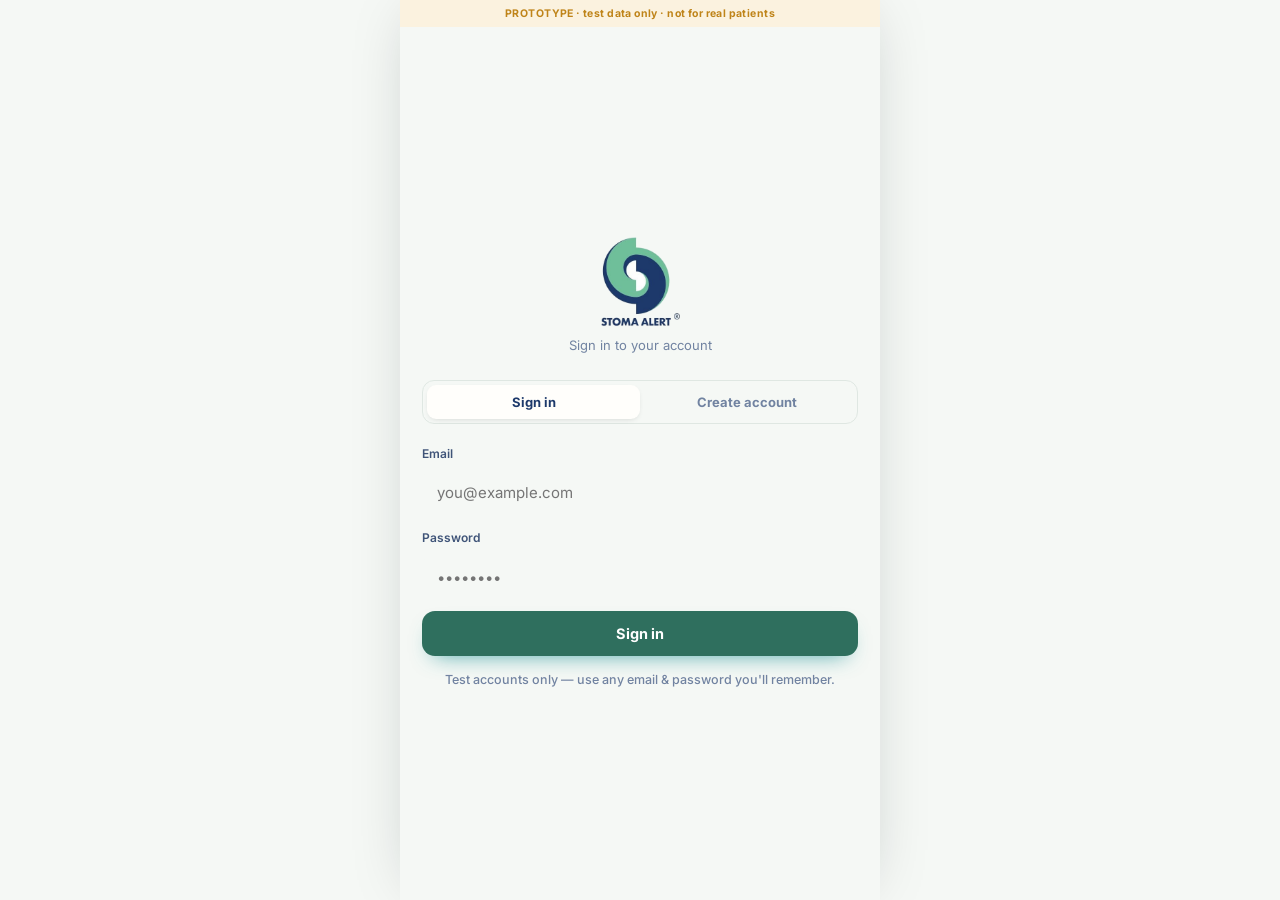
==== commit 0c2b6569: "Add an item: say who sends it, there and then The supplier could only be set after the fact - add th" ====
--- a/index.html
+++ b/index.html
@@ -1304,7 +1304,13 @@
           <input class="input" id="cupName" placeholder="e.g. Drainable pouch 60mm" maxlength="80">
           <label class="fl" style="display:block;margin:0 0 5px">Remind me to reorder on</label>
           <input class="input" id="cupRemind" type="date">
-          <div class="ssub" style="margin:-4px 0 0">You can change the date any time. Leave it blank and the item is just listed.</div>
+          <!-- Supplier belongs HERE as well as on the row. Setting it after the
+               fact meant adding the item, finding it again in a folded list and
+               changing a dropdown - three steps for something you knew when you
+               typed the name. Filled in from the places already ticked. -->
+          <label class="fl" style="display:block;margin:10px 0 5px">Who sends it?</label>
+          <select class="input" id="cupSupplier"></select>
+          <div class="ssub" style="margin:-4px 0 0">You can change the date or the supplier any time. Leave the date blank and the item is just listed.</div>
           <button class="btn ghost" id="cupAddBtn" style="margin-top:10px">Add to cupboard</button>
         </div>
       </div>
@@ -4306,6 +4312,11 @@
   const supToggle = $('#supPill').onclick;
   $('#supPill').onclick = () => { supToggle(); supListOpen = !$('#supWrap').classList.contains('collapsed'); };
   if(supListOpen || !n) supPillApi?.open();
+  // The add-item form offers the same list, and has to follow it: ticking a new
+  // supplier and finding it missing from the form a moment later is the kind of
+  // small lie that makes someone stop trusting the rest.
+  const addSel = $('#cupSupplier');
+  if(addSel){ const keep = addSel.value; addSel.innerHTML = supplierOptions(keep); }
   $('#supplierLinks').innerHTML = mySuppliers.filter(s => SUPPLIER_URL[s]).map(s =>
     `<a class="sup-open attn" href="${esc(SUPPLIER_URL[s])}" target="_blank" rel="noopener noreferrer">${esc(SUPPLIER_CTA[s] || `Browse ${s} products ↗`)}</a>`).join('');
 }
@@ -4474,11 +4485,13 @@
     ? `<div style="margin:0 0 12px;padding:11px 12px;border-radius:10px;background:var(--amber-soft);color:var(--amber)">
          <div style="font-size:12.5px;font-weight:700;margin-bottom:5px">Time to order</div>
          <div style="font-size:12.5px;font-weight:600;line-height:1.5">${low.map(i => esc(i.name)).join(' &middot; ')}</div>
+         <!-- The per-supplier "Order from X" buttons came off 25 Aug 2026.
+              "Where I order" sits a few centimetres below with a Browse link
+              for every supplier, so this was the same set of links twice, and
+              the banner's job is to say WHAT is due, not to be a second menu.
+              Copy list stays: it is the only thing here you cannot get below,
+              and it is what you actually carry across to the supplier. -->
          <div style="display:flex;gap:7px;flex-wrap:wrap;margin-top:10px">
-           ${mySuppliers.some(sn => SUPPLIER_URL[sn])
-             ? mySuppliers.filter(sn => SUPPLIER_URL[sn]).map(sn =>
-                 `<a class="btn ghost" href="${esc(SUPPLIER_URL[sn])}" target="_blank" rel="noopener noreferrer" style="width:auto;padding:6px 13px;font-size:12px;text-decoration:none">Order from ${esc(sn)} \u2197</a>`).join('')
-             : `<span style="font-size:12px;font-weight:600">Choose where you order above and we\u2019ll link you straight there.</span>`}
            <button class="btn ghost" id="cupCopy" style="width:auto;padding:6px 13px;font-size:12px">Copy list</button>
          </div>
        </div>`
@@ -4564,6 +4577,7 @@
     user_id: u.id,
     name,
     remind_on: $('#cupRemind').value || null,
+    supplier: $('#cupSupplier')?.value || null,
   }).select('id,name,remind_on,updated_at,supplier').single();
   btn.disabled = false;
   if(error){
@@ -4573,6 +4587,8 @@
   }
   cupboard = [...cupboard, data].sort((a,b) => a.name.localeCompare(b.name));
   $('#cupName').value = ''; $('#cupRemind').value = '';
+  // The supplier is NOT cleared: adding one item usually means adding three, and
+  // they usually come from the same place.
   renderCupboard();
   loadCupboardLowBadge();
   toast('Added to your cupboard');
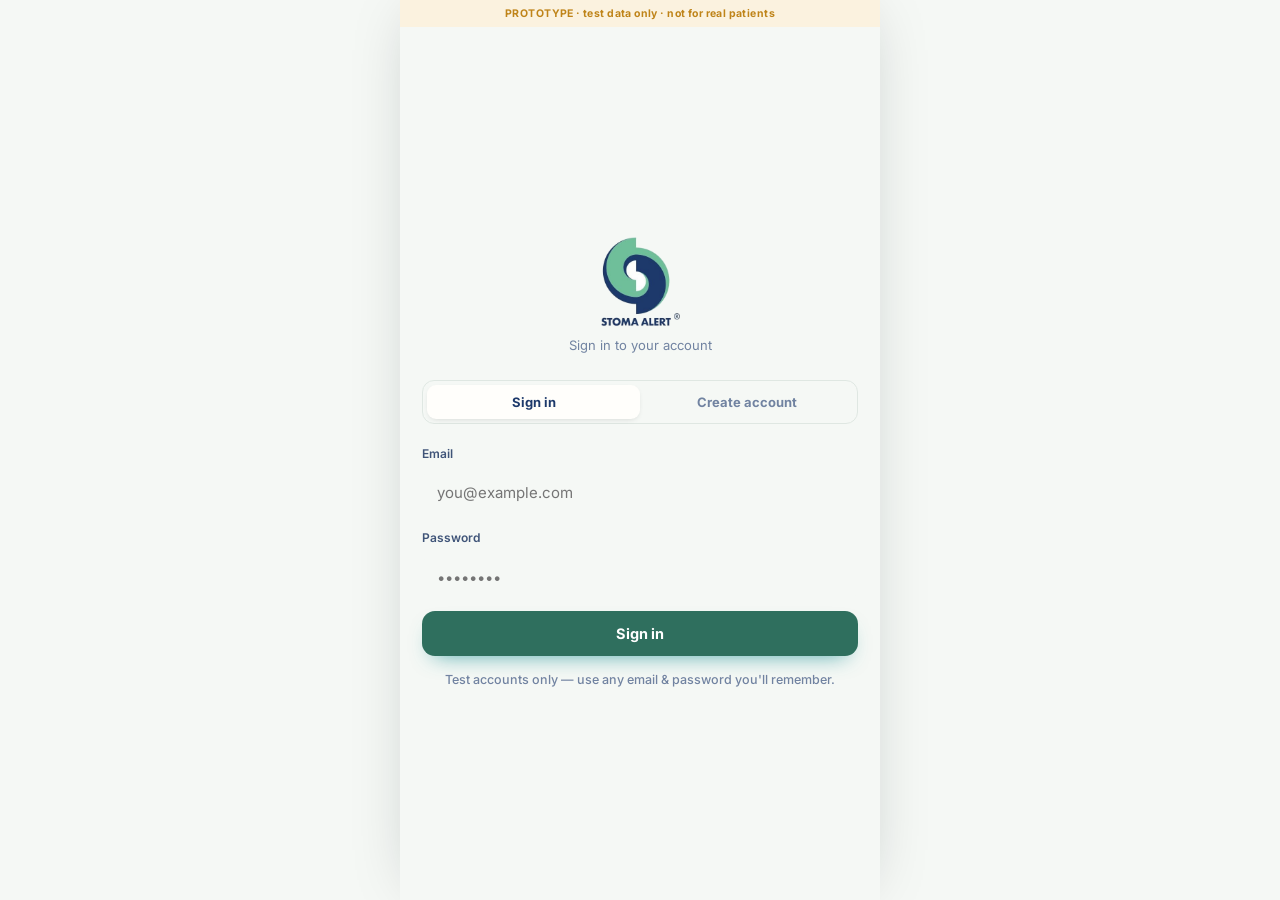
==== commit 283e2a03: "Where I order: supplier links become pills Three stacked full-width buttons read as a menu, and the " ====
--- a/index.html
+++ b/index.html
@@ -827,6 +827,16 @@
     background:var(--teal-soft);color:var(--teal-deep);border:1.5px solid var(--teal);border-radius:13px;
     padding:13px;font-weight:700;font-size:14px;text-decoration:none;font-family:var(--ui);cursor:pointer;}
   .sup-open:active{transform:scale(.99);}
+  /* Pills, not three stacked buttons. One supplier looked deliberate; three
+     looked like a menu, and the stack grew every time another was ticked. The
+     label drops to the supplier's name because the verb was the same on all of
+     them - the arrow already says it opens their site. */
+  .suplinks{display:flex;flex-wrap:wrap;gap:7px;margin-top:12px;}
+  .suplink{display:inline-flex;align-items:center;gap:5px;background:var(--teal-soft);
+    color:var(--teal-deep);border:1.5px solid var(--teal);border-radius:100px;
+    padding:7px 13px;font-family:var(--ui);font-size:12.5px;font-weight:600;
+    text-decoration:none;cursor:pointer;}
+  .suplink:active{transform:scale(.97);}
   @keyframes supPulse{0%,100%{box-shadow:0 0 0 0 rgba(10,138,143,0);} 50%{box-shadow:0 0 0 6px rgba(10,138,143,.16);}}
   .sup-open.attn{animation:supPulse 1.5s ease-in-out 2;}
 
@@ -4317,8 +4327,13 @@
   // small lie that makes someone stop trusting the rest.
   const addSel = $('#cupSupplier');
   if(addSel){ const keep = addSel.value; addSel.innerHTML = supplierOptions(keep); }
-  $('#supplierLinks').innerHTML = mySuppliers.filter(s => SUPPLIER_URL[s]).map(s =>
-    `<a class="sup-open attn" href="${esc(SUPPLIER_URL[s])}" target="_blank" rel="noopener noreferrer">${esc(SUPPLIER_CTA[s] || `Browse ${s} products ↗`)}</a>`).join('');
+  // aria-label keeps the full sentence for anyone who cannot see the arrow.
+  const links = mySuppliers.filter(s => SUPPLIER_URL[s]);
+  $('#supplierLinks').innerHTML = links.length
+    ? `<div class="suplinks">${links.map(s =>
+        `<a class="suplink" href="${esc(SUPPLIER_URL[s])}" target="_blank" rel="noopener noreferrer"
+            aria-label="${esc(SUPPLIER_CTA[s] || `Browse ${s} products`)} (opens in a new tab)">${esc(s)} \u2197</a>`).join('')}</div>`
+    : '';
 }
 // "Fittleworth and CliniMed", not "Fittleworth, CliniMed" — it is read aloud by
 // screen readers and it is a sentence, not a list of columns.
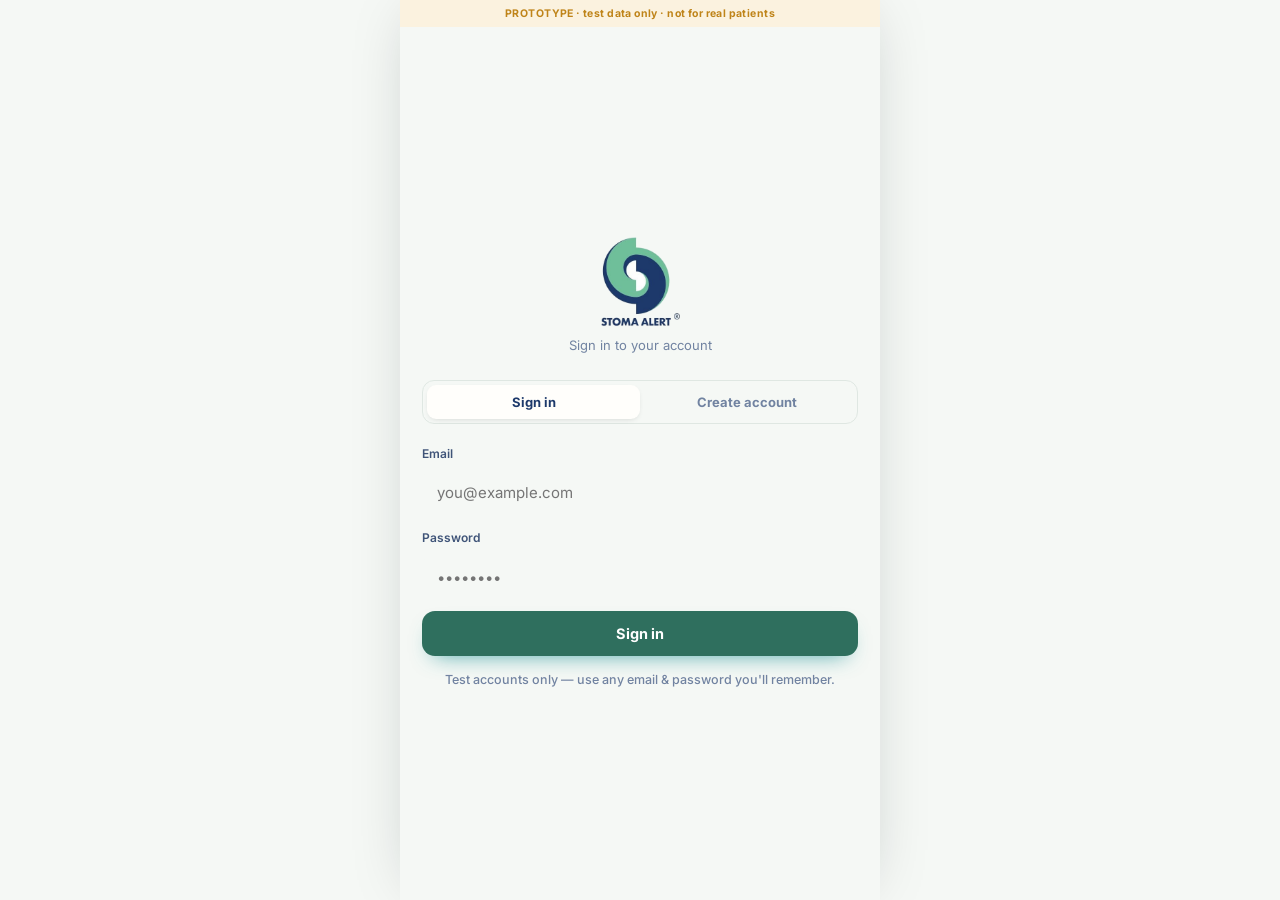
==== commit 33560f35: "Time to order carries the same count as home The home screen says "1 overdue · 2 due today" and the " ====
--- a/index.html
+++ b/index.html
@@ -830,12 +830,17 @@
   /* Pills, not three stacked buttons. One supplier looked deliberate; three
      looked like a menu, and the stack grew every time another was ticked. The
      label drops to the supplier's name because the verb was the same on all of
-     them - the arrow already says it opens their site. */
+     them - the arrow already says it opens their site.
+
+     Quiet on purpose: paper ground, hairline border, colour in the text rather
+     than behind it. Virginia's standing rule, 25 Aug 2026 - "things need to be
+     subtle always". The teal only arrives on hover. */
   .suplinks{display:flex;flex-wrap:wrap;gap:7px;margin-top:12px;}
-  .suplink{display:inline-flex;align-items:center;gap:5px;background:var(--teal-soft);
-    color:var(--teal-deep);border:1.5px solid var(--teal);border-radius:100px;
+  .suplink{display:inline-flex;align-items:center;gap:5px;background:var(--paper);
+    color:var(--teal-deep);border:1px solid var(--line);border-radius:100px;
     padding:7px 13px;font-family:var(--ui);font-size:12.5px;font-weight:600;
     text-decoration:none;cursor:pointer;}
+  .suplink:hover{border-color:var(--teal);}
   .suplink:active{transform:scale(.97);}
   @keyframes supPulse{0%,100%{box-shadow:0 0 0 0 rgba(10,138,143,0);} 50%{box-shadow:0 0 0 6px rgba(10,138,143,.16);}}
   .sup-open.attn{animation:supPulse 1.5s ease-in-out 2;}
@@ -3166,9 +3171,16 @@
     (L.length ? `<div class="rep-h" style="margin:2px 2px 8px">Daily care (${L.length})</div>` + L.map(r => careLogRow(r, true)).join('') : '') +
     (N.length ? `<div class="rep-h" style="margin:14px 2px 8px">Notes (${N.length})</div>` + N.map(noteCard).join('') : '');
 }
+// Re-wired rather than over-written, for the reason set out on
+// setNotesPillCount: a label painted over the top of wireChkPill's own strings
+// survives exactly until the first tap.
 function setSharedPillCount(n){
-  const pill = $('#ndSharedPill'), lbl = pill?.querySelector('.chkLbl');
-  if(lbl && !pill.classList.contains('open')) lbl.textContent = n ? `Daily care & notes (${n})` : 'Daily care & notes';
+  const pill = $('#ndSharedPill'), wrap = $('#ndSharedWrap');
+  if(!pill || !wrap) return;
+  const wasOpen = !wrap.classList.contains('collapsed');
+  const api = wireChkPill(pill, wrap,
+    { show: n ? `Daily care & notes (${n})` : 'Daily care & notes', hide: 'Daily care & notes' });
+  if(wasOpen) api?.open();
 }
 
 // ---------- nurse: the care plan and the cupboard ----------
@@ -3205,8 +3217,12 @@
 }
 
 function setPhotoPillCount(n){
-  const lbl = $('#ndetailPhotoPill')?.querySelector('.chkLbl');
-  if(lbl && !$('#ndetailPhotoPill').classList.contains('open')) lbl.textContent = n ? `Show photo diary (${n})` : 'Show photo diary';
+  const pill = $('#ndetailPhotoPill'), wrap = $('#ndetailPhotosWrap');
+  if(!pill || !wrap) return;
+  const wasOpen = !wrap.classList.contains('collapsed');
+  const api = wireChkPill(pill, wrap,
+    { show: n ? `Show photo diary (${n})` : 'Show photo diary', hide: 'Hide photo diary' });
+  if(wasOpen) api?.open();
 }
 
 // ---------- history ----------
@@ -4115,10 +4131,19 @@
 // Same trick as setPhotoPillCount: only rewrite the label while the pill is
 // closed. Writing a count into it while open would overwrite the "hide" text
 // that wireChkPill owns, and the two would then fight every time it is tapped.
+// The count has to live INSIDE the labels wireChkPill is given, not be written
+// over the top of them. Setting the text afterwards worked until the first tap:
+// every toggle re-applies show/hide from the options it was wired with, so the
+// count vanished the moment the drawer was opened and shut again. Same shape as
+// the cupboard's "Your items (5)", which is why that one never lost its number.
 function setNotesPillCount(n){
-  const pill = $('#notesPill'); if(!pill) return;
-  const lbl = pill.querySelector('.chkLbl');
-  if(lbl && !pill.classList.contains('open')) lbl.textContent = n ? `Saved notes (${n})` : 'Saved notes';
+  const pill = $('#notesPill'), wrap = $('#noteListWrap');
+  if(!pill || !wrap) return;
+  const wasOpen = !wrap.classList.contains('collapsed');
+  const api = wireChkPill(pill, wrap,
+    { show: n ? `Saved notes (${n})` : 'Saved notes', hide: 'Hide notes' });
+  // wireChkPill closes on wiring; put it back if the patient had it open.
+  if(wasOpen) api?.open();
 }
 
 function renderNotes(){
@@ -4153,12 +4178,12 @@
   $('#noteAddBtn').onclick = addNote;
   const { data, error } = await sb.from('diary_notes')
     .select('id,title,body,created_at,shared_with_nurse').order('created_at',{ascending:false});
-  // Wired after the fetch so the pill can carry the count on first paint,
-  // rather than saying "Saved notes" and correcting itself a moment later.
-  wireChkPill($('#notesPill'), $('#noteListWrap'), {show:'Saved notes', hide:'Saved notes'});
+  // The pill is wired by setNotesPillCount, from renderNotes, so it is only
+  // ever wired with the count already in the label.
   if(error){
     console.warn('[notes] unavailable — is migration 0019 applied?', error.message);
     $('#noteList').innerHTML = '<div class="empty" style="padding:14px 8px">Not switched on yet.</div>';
+    setNotesPillCount(0);
     return;
   }
   notes = data || [];
@@ -4496,10 +4521,26 @@
   const todayK = (() => { const d = new Date(); d.setHours(0,0,0,0);
     return d.getFullYear() + '-' + String(d.getMonth()+1).padStart(2,'0') + '-' + String(d.getDate()).padStart(2,'0'); })();
   const low = cupboard.filter(i => i.remind_on && i.remind_on <= todayK);
+  // The banner has to agree with the rows beneath it. It used to paint every
+  // waiting item amber, so something the list called Overdue in red was amber
+  // three centimetres above - the same item, two colours, and the quieter one
+  // on top. Now the ground follows the most urgent thing in it and each name
+  // carries its own state.
+  const overdueItems = low.filter(i => i.remind_on < todayK);
+  const anyOverdue = overdueItems.length > 0;
+  // The same count the home screen shows, worded identically, so a patient who
+  // taps through from "1 overdue · 2 due today" lands on a screen that says the
+  // same thing back rather than making them recount the names.
+  const nOver = overdueItems.length, nToday = low.length - nOver;
+  const dueSummary = nOver
+    ? `${nOver} overdue${nToday ? ` · ${nToday} due today` : ''}`
+    : `${nToday} due today`;
   const banner = low.length
-    ? `<div style="margin:0 0 12px;padding:11px 12px;border-radius:10px;background:var(--amber-soft);color:var(--amber)">
-         <div style="font-size:12.5px;font-weight:700;margin-bottom:5px">Time to order</div>
-         <div style="font-size:12.5px;font-weight:600;line-height:1.5">${low.map(i => esc(i.name)).join(' &middot; ')}</div>
+    ? `<div style="margin:0 0 12px;padding:11px 12px;border-radius:10px;background:var(--${anyOverdue ? 'red' : 'amber'}-soft);color:var(--${anyOverdue ? 'red' : 'amber'})">
+         <div style="font-size:12.5px;font-weight:700;margin-bottom:6px">Time to order</div>
+         <div style="margin-bottom:7px"><span style="display:inline-block;background:var(--paper);color:var(--${anyOverdue ? 'red' : 'amber'});font-size:11px;font-weight:700;padding:3px 9px;border-radius:999px">${dueSummary}</span></div>
+         <div style="font-size:12.5px;font-weight:600;line-height:1.5">${low.map(i =>
+           `<span style="color:var(--${i.remind_on < todayK ? 'red' : 'amber'})">${esc(i.name)}</span>`).join('<span style="opacity:.5"> &middot; </span>')}</div>
          <!-- The per-supplier "Order from X" buttons came off 25 Aug 2026.
               "Where I order" sits a few centimetres below with a Browse link
               for every supplier, so this was the same set of links twice, and
